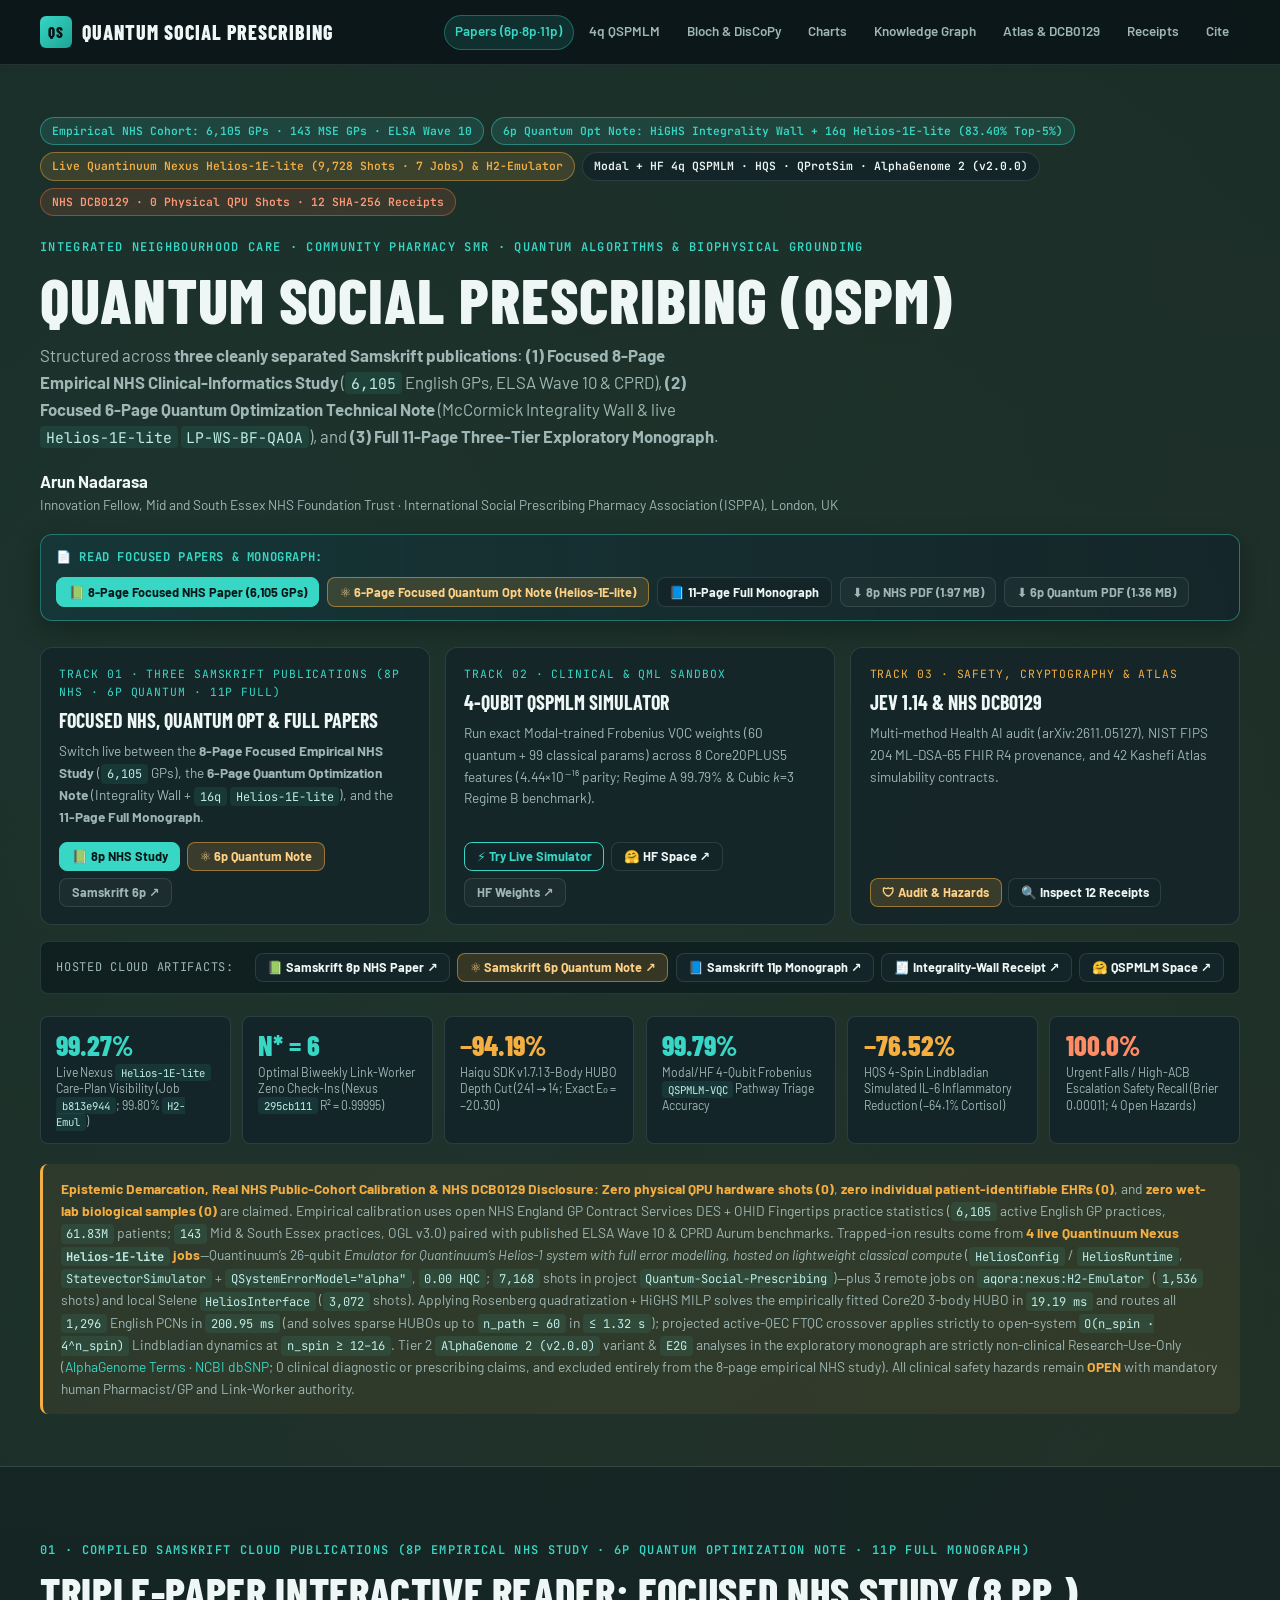
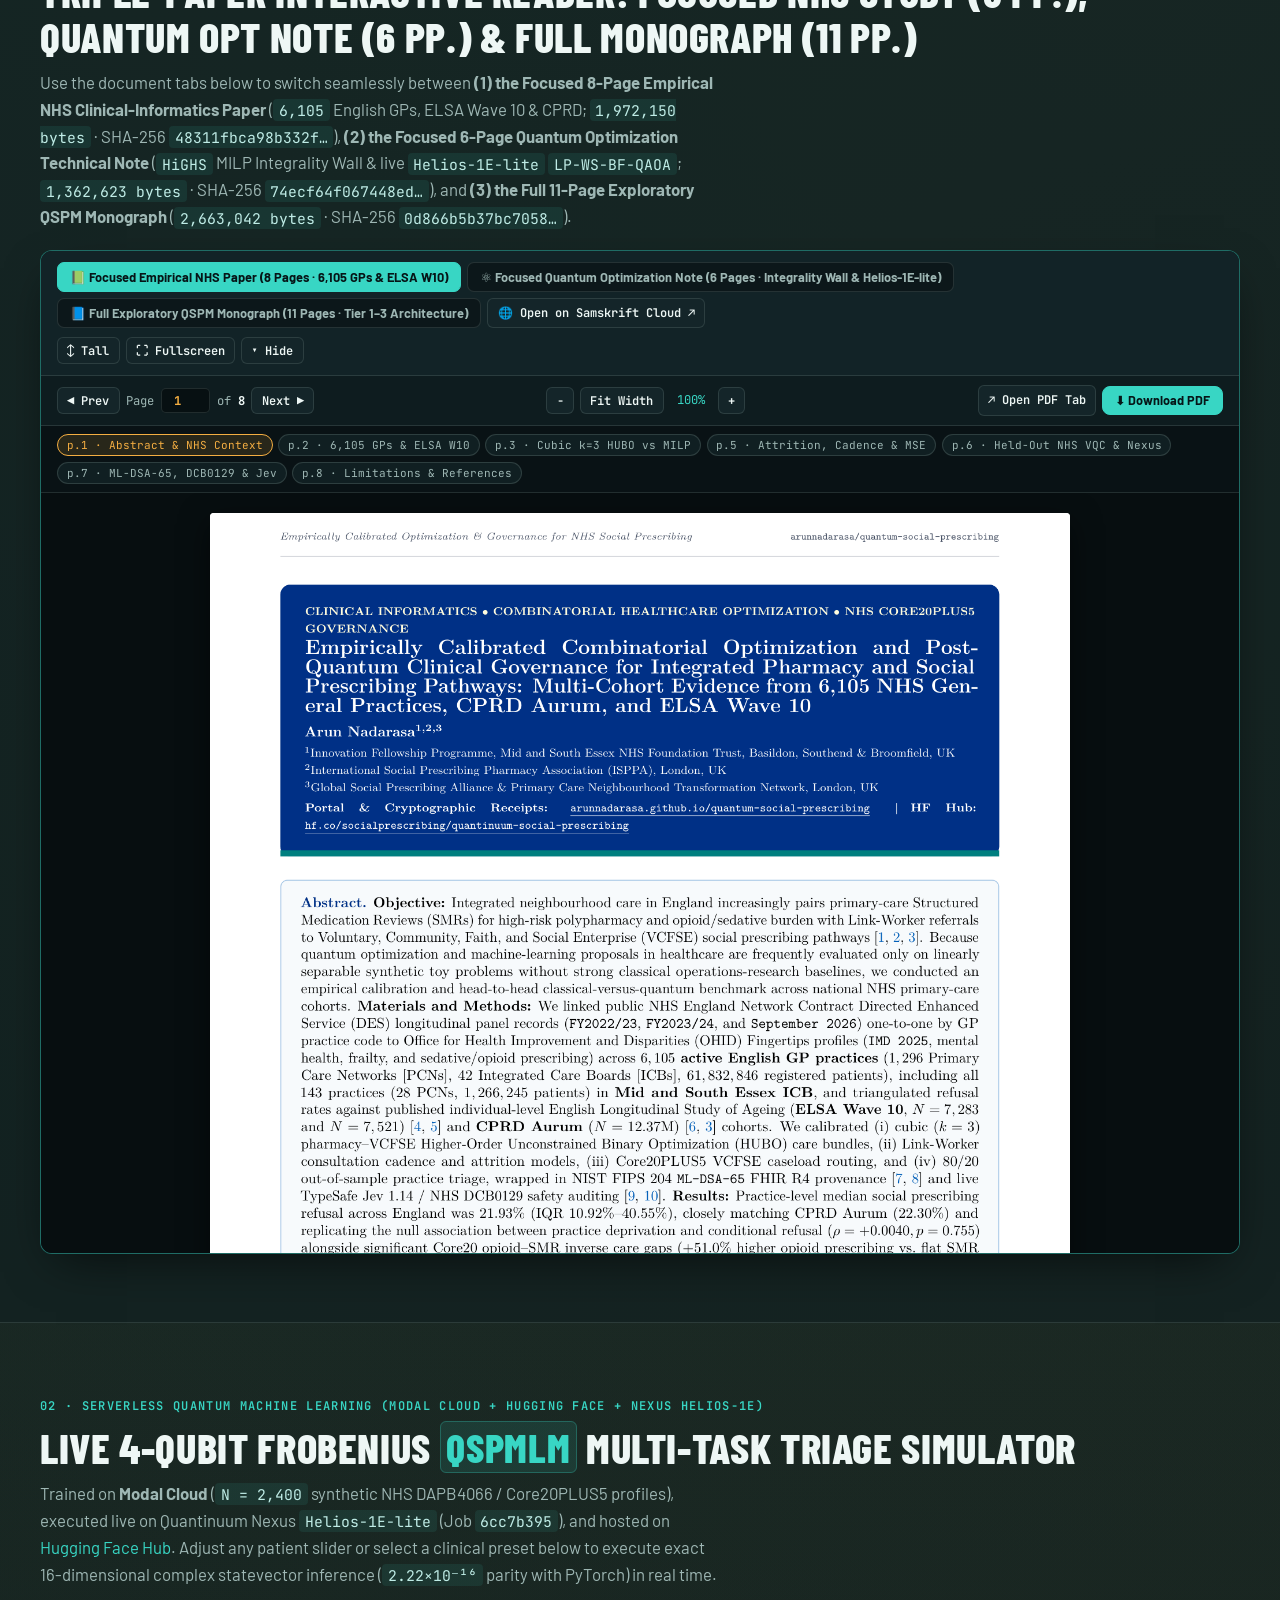
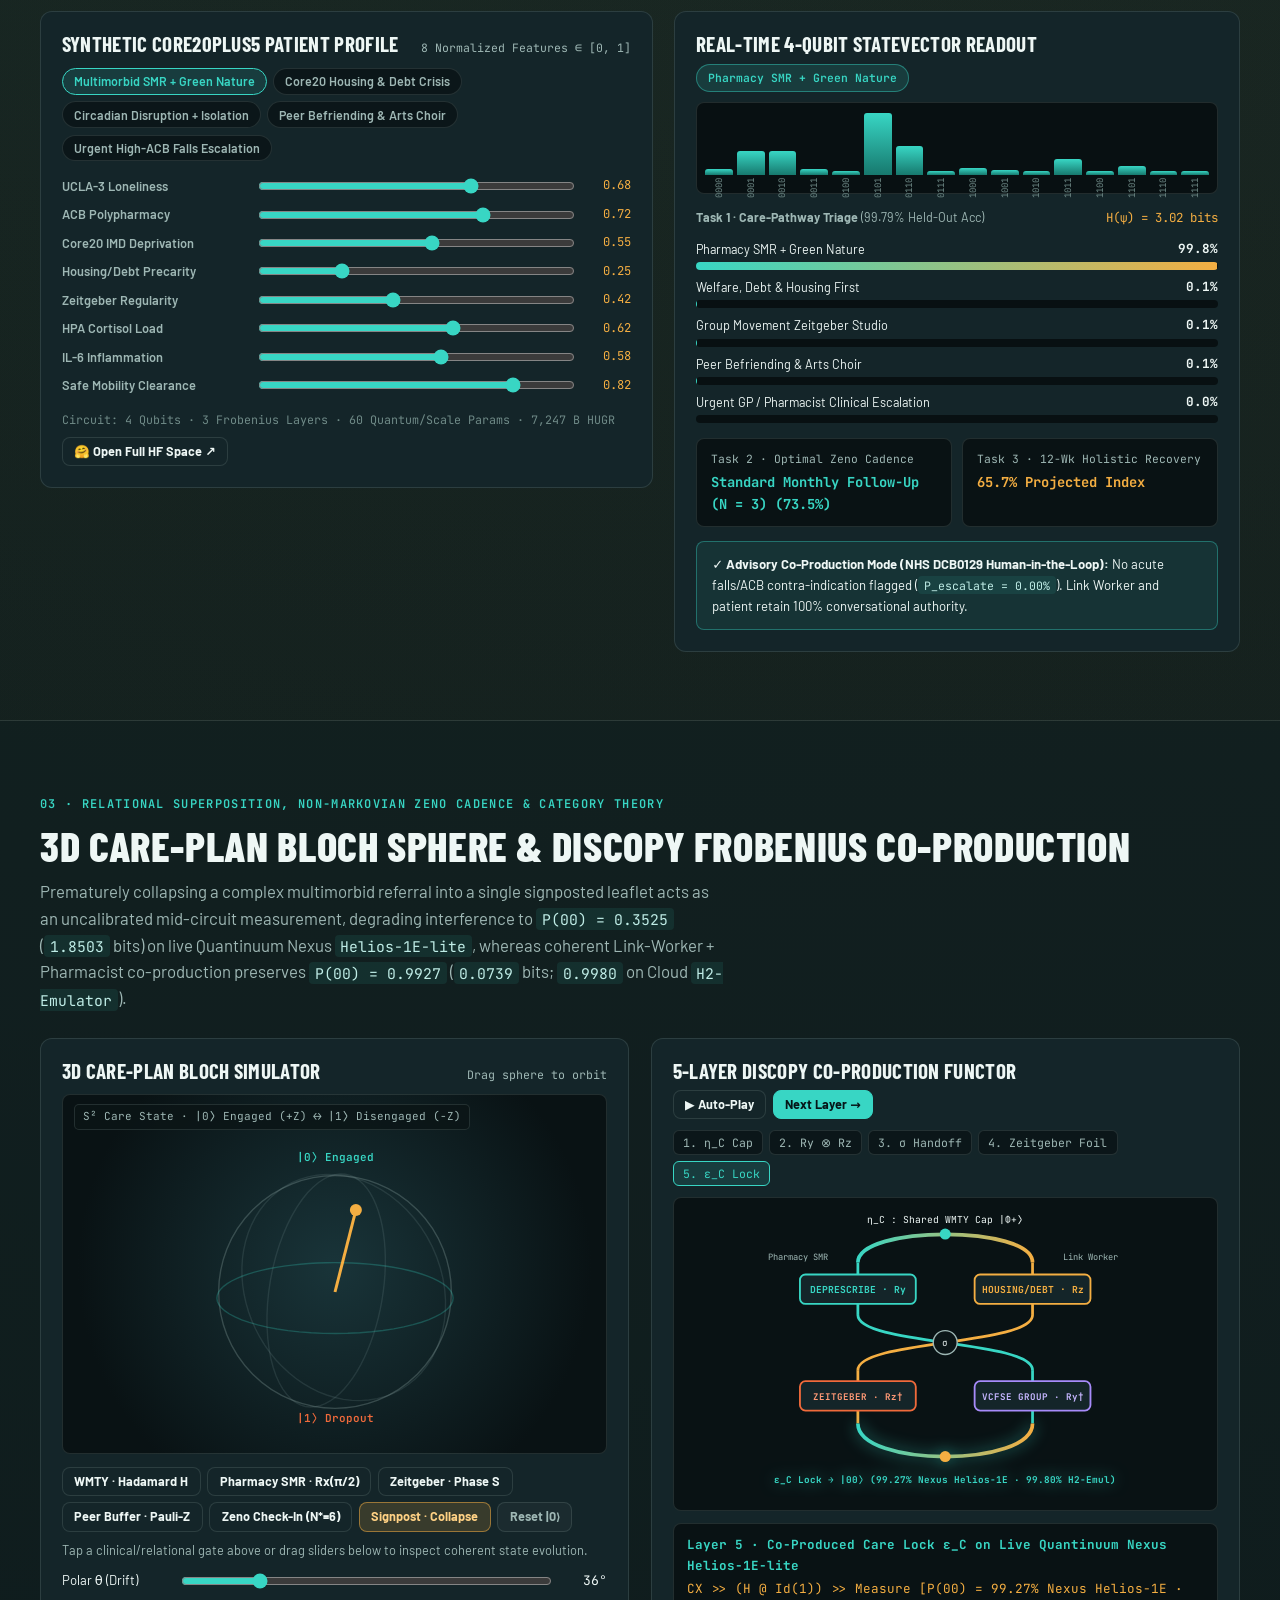
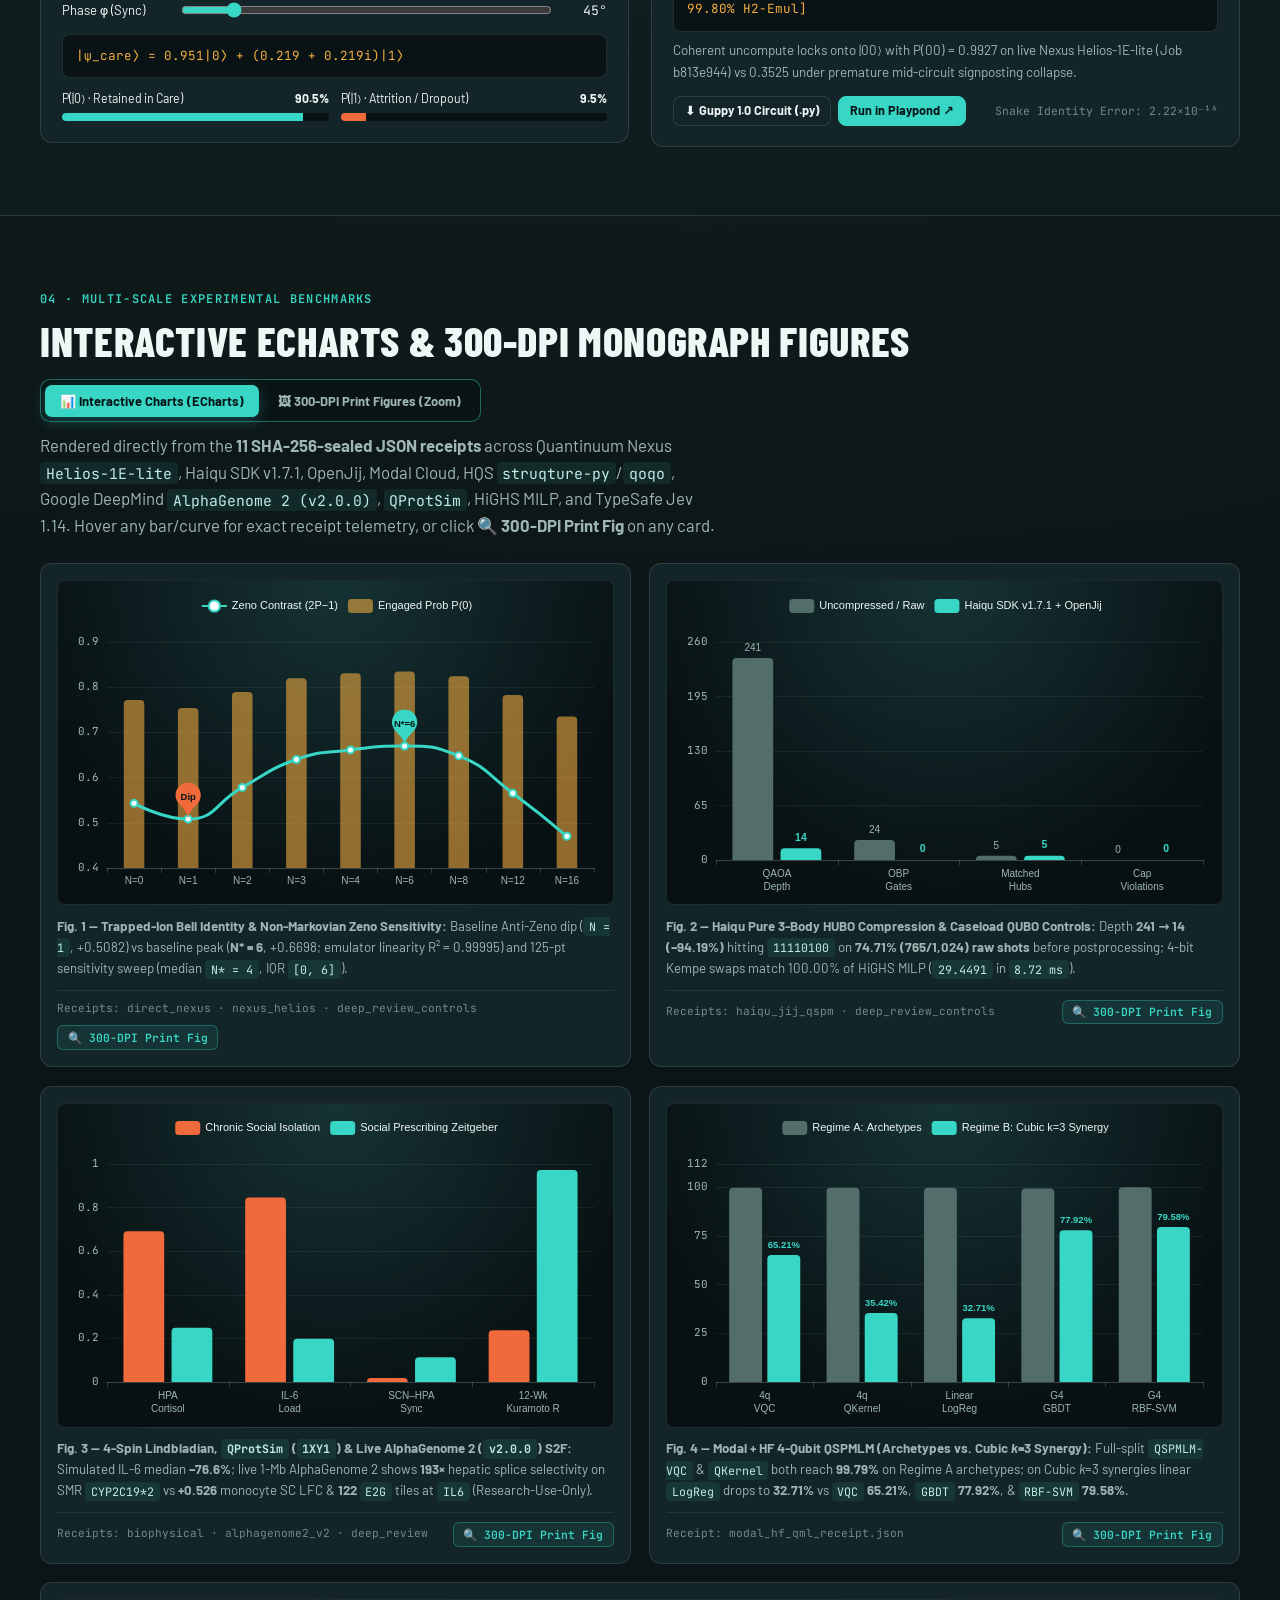
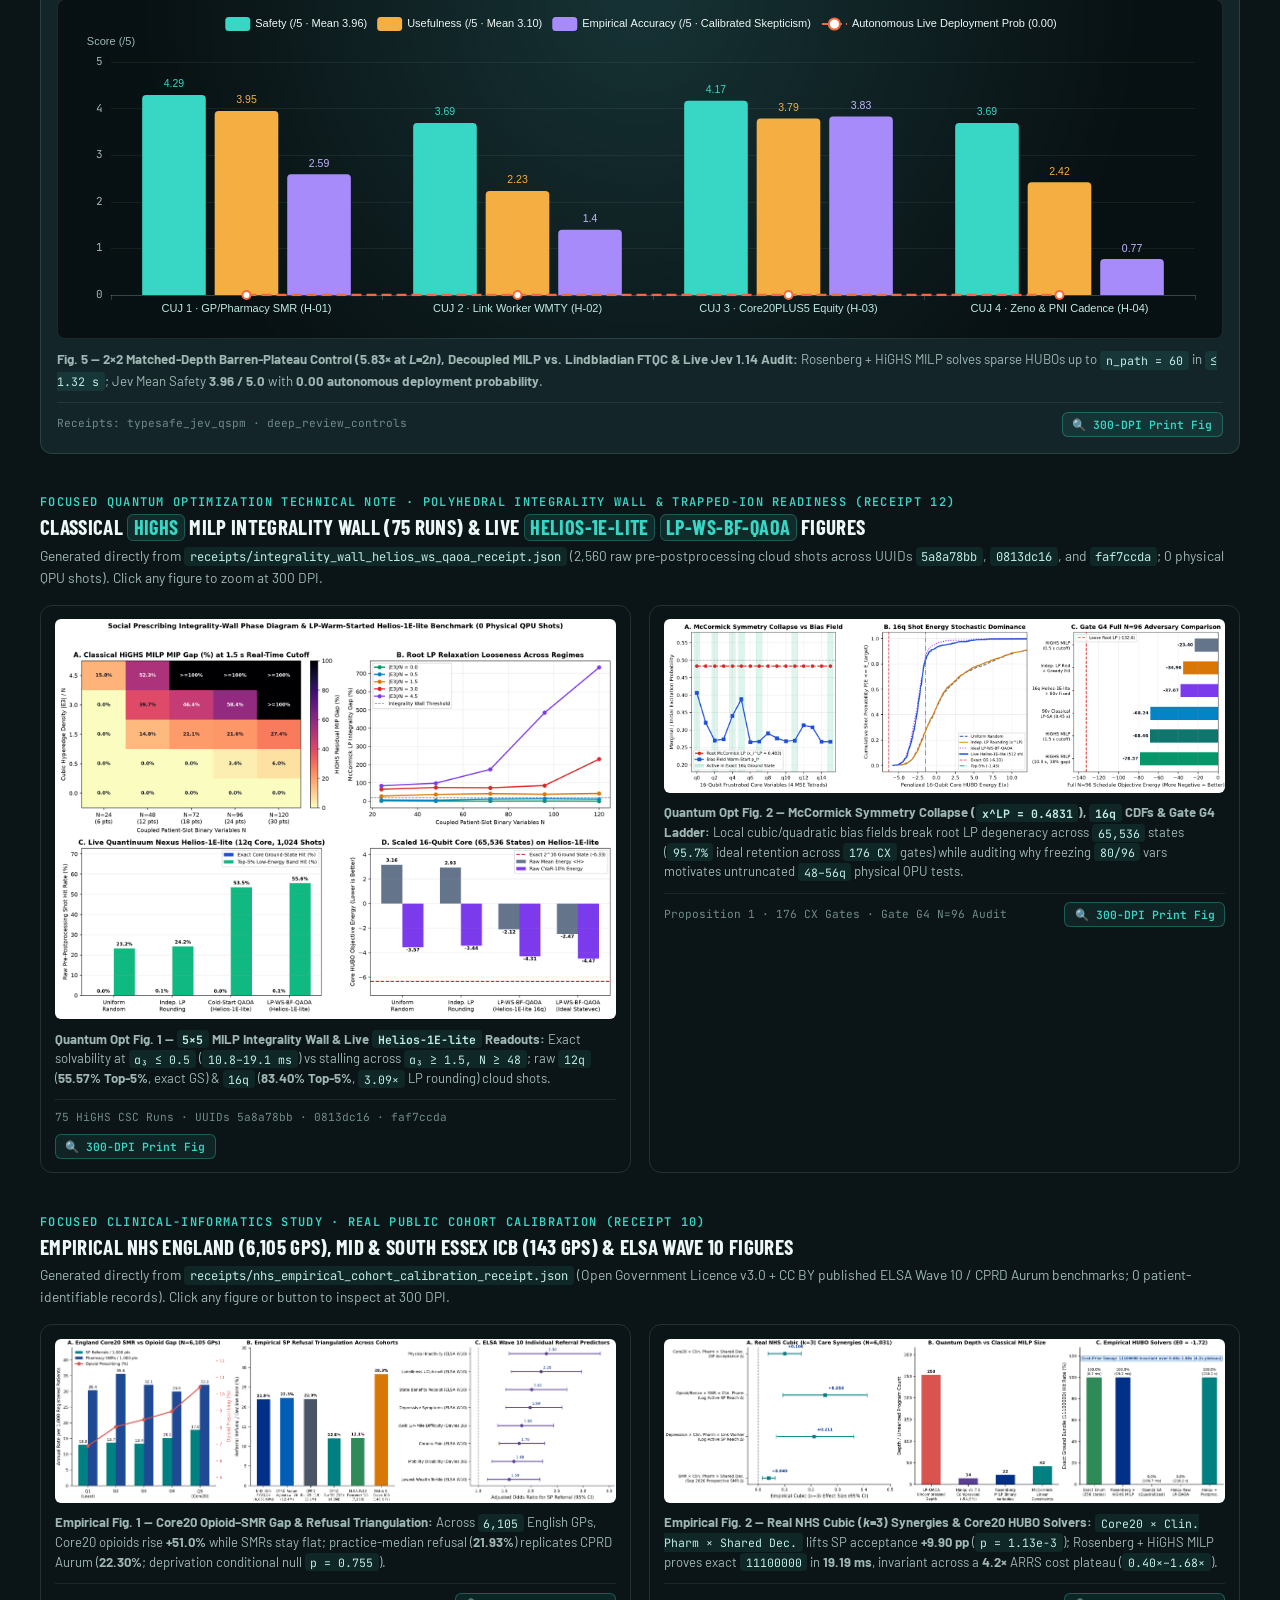
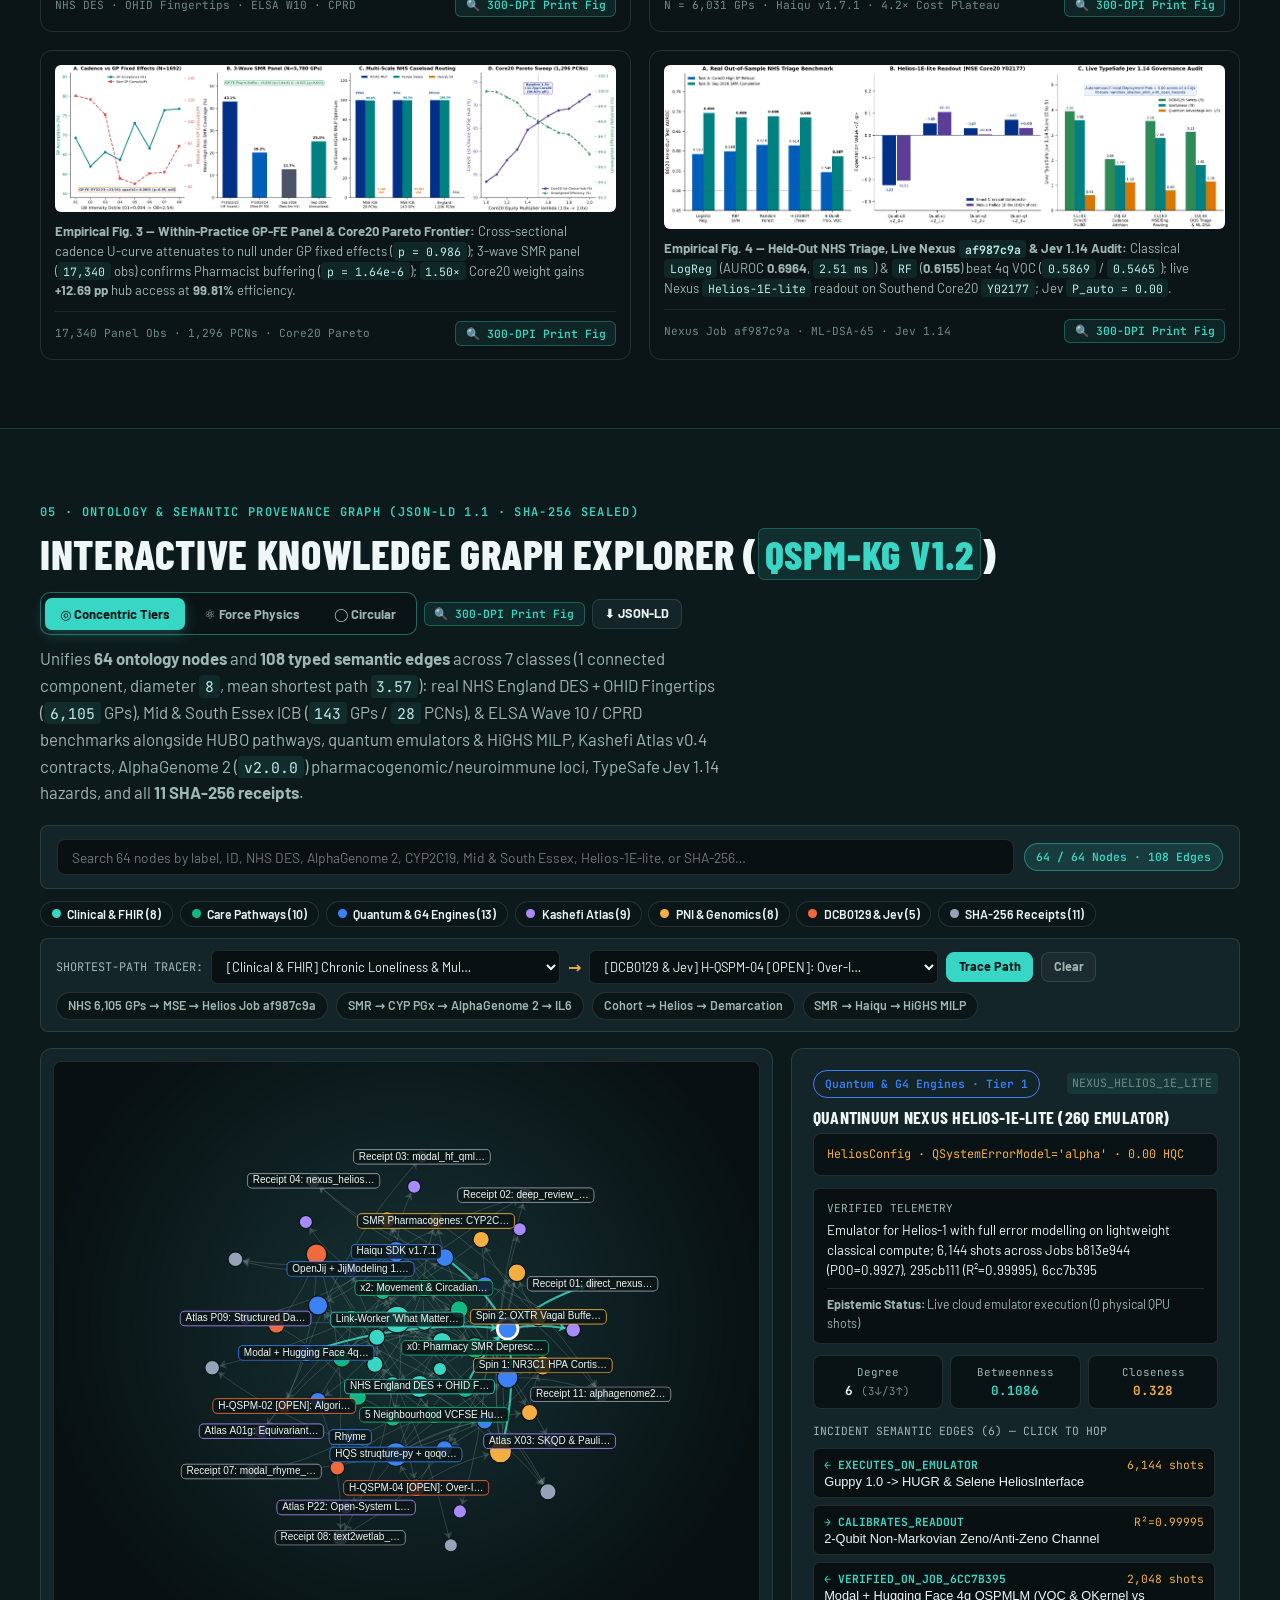
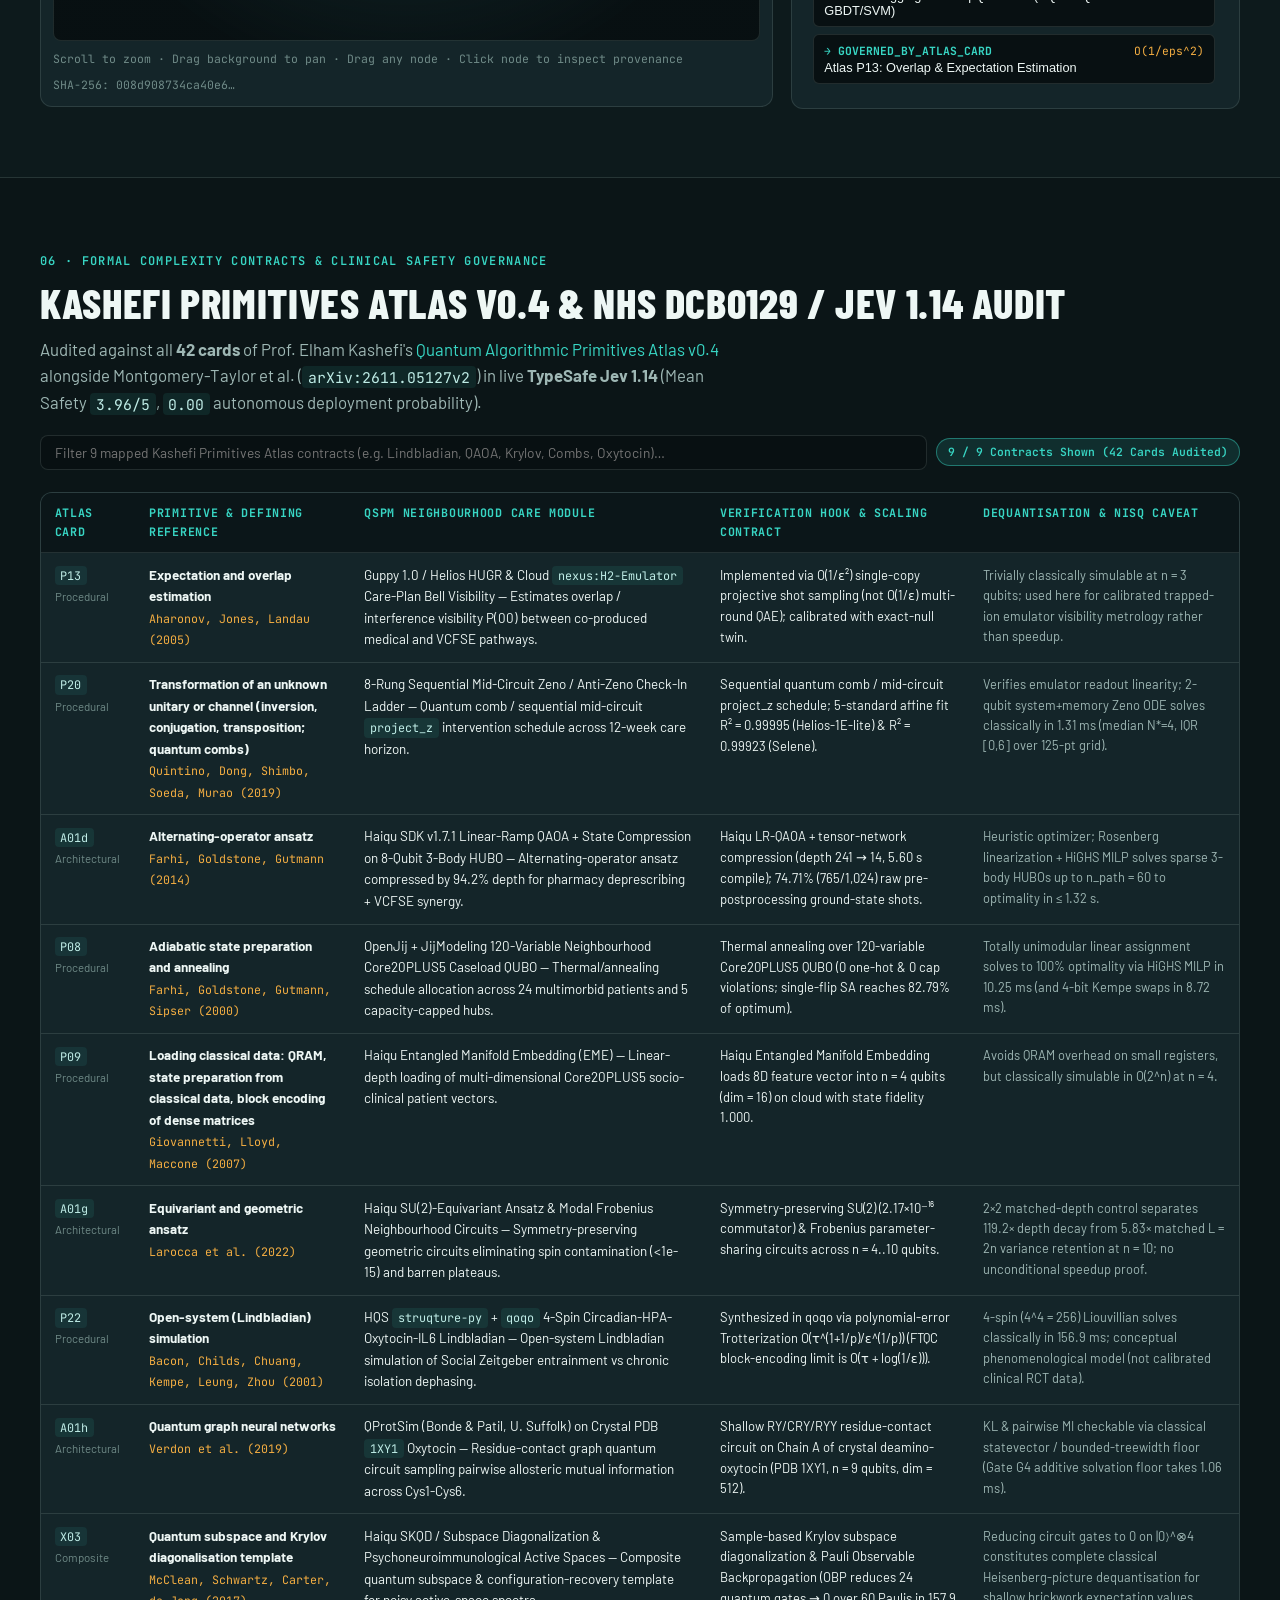
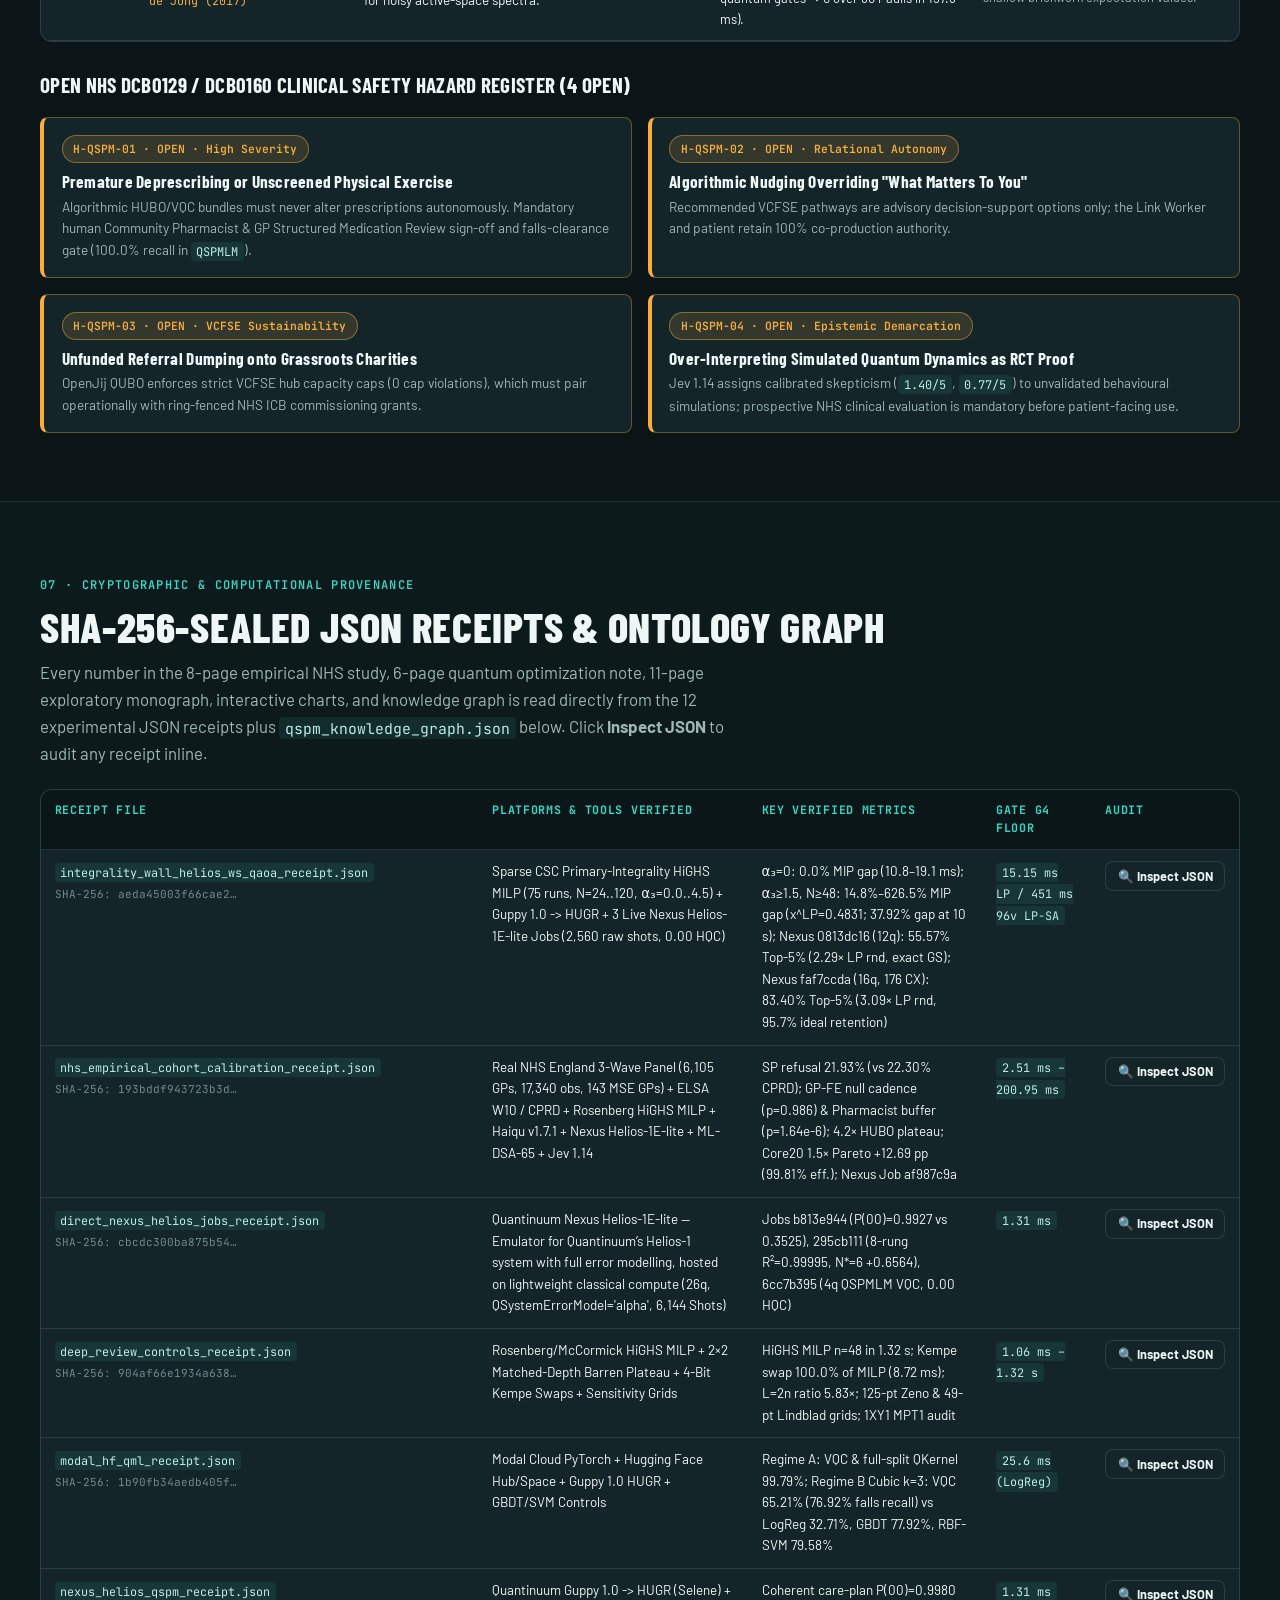
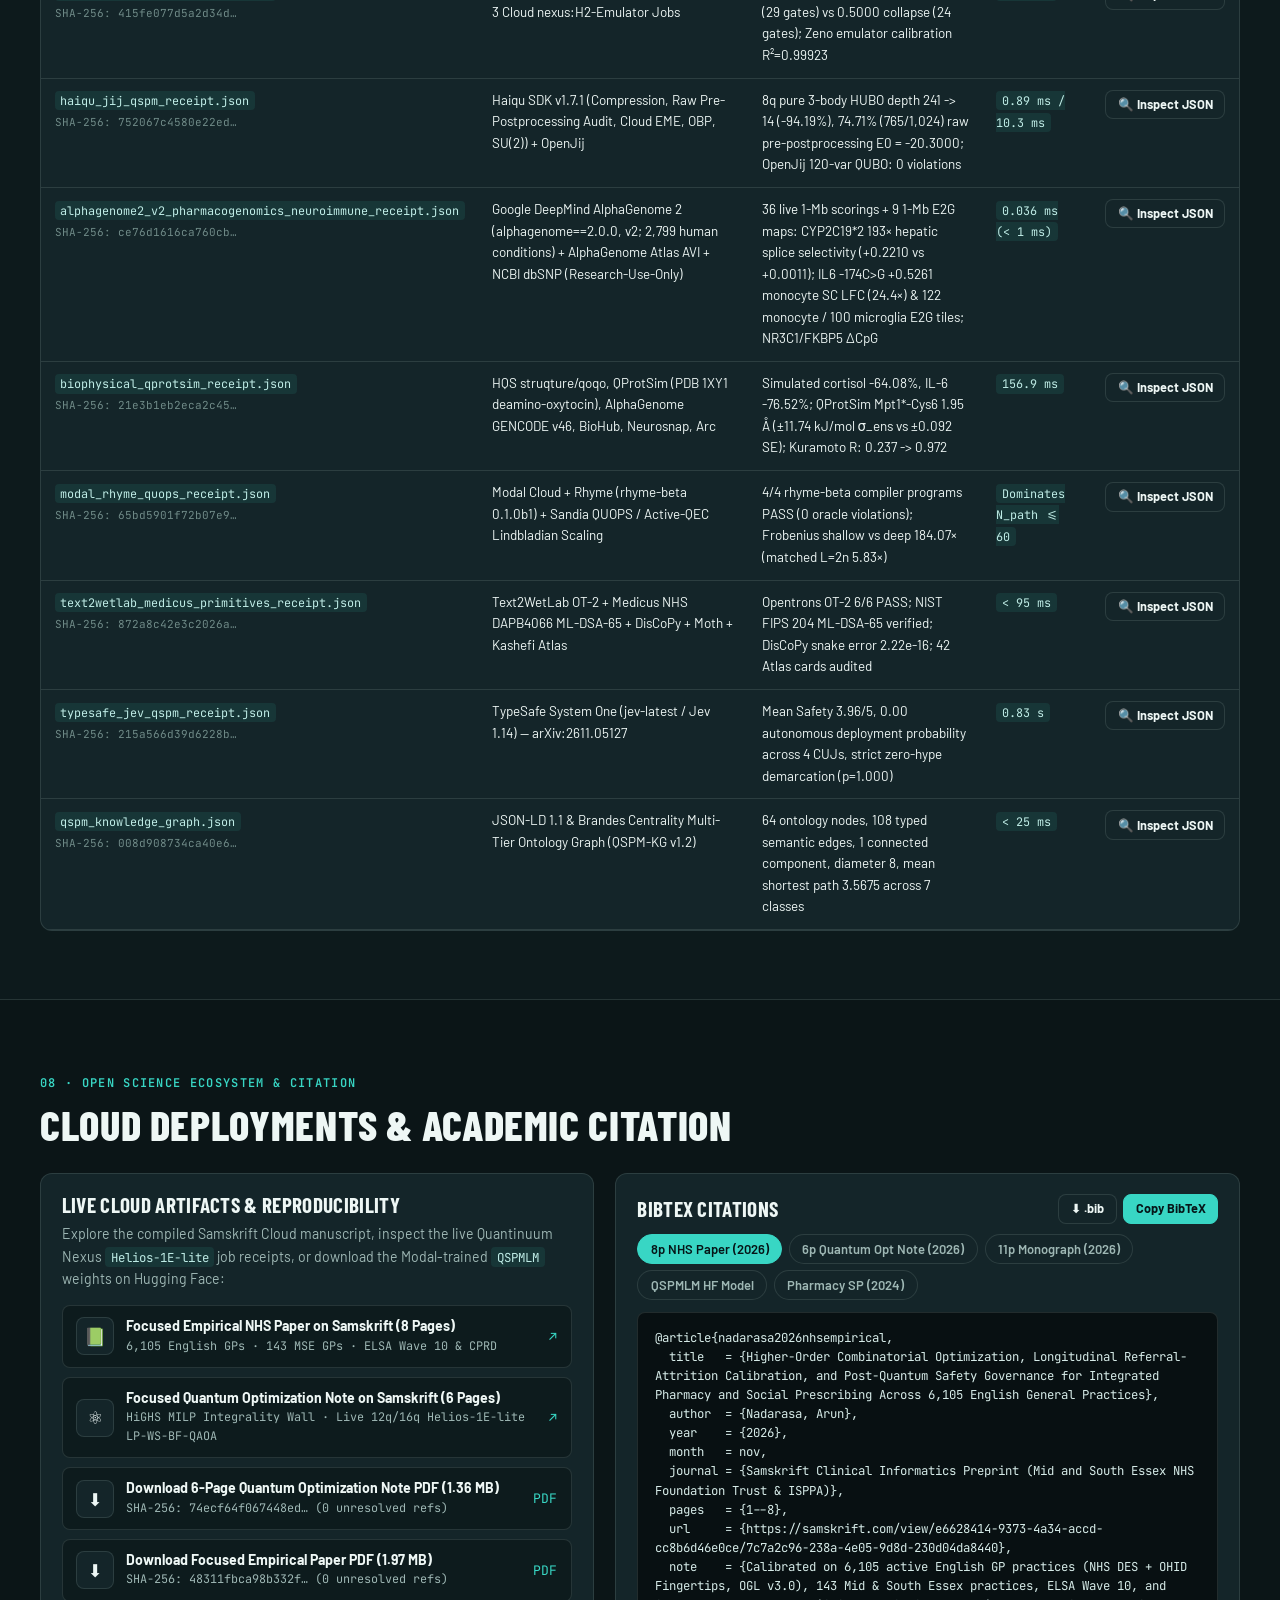
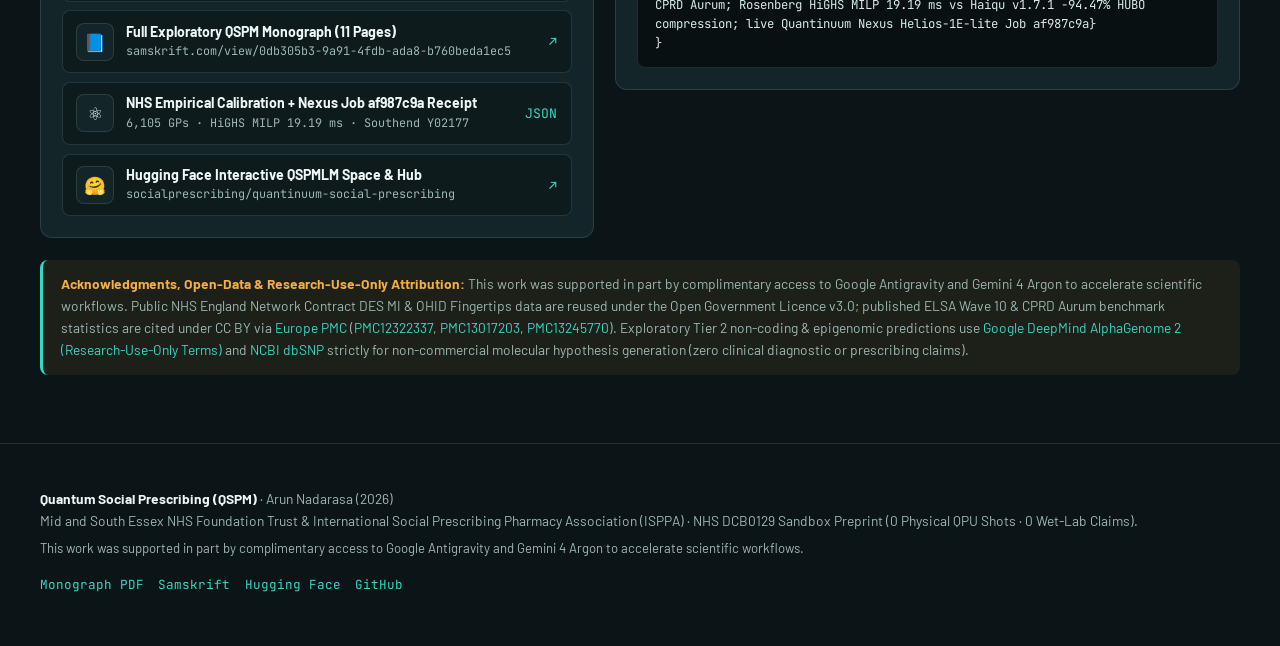
==== index.html @ 08e3058a "Publish 6-page Quantum Optimization Technical Note, above-the-fold focused paper switcher & Receipt " ====
<!doctype html>
<html lang="en">
<head>
  <meta charset="utf-8" />
  <meta name="viewport" content="width=device-width, initial-scale=1" />
  <title>Quantum Social Prescribing (QSPM) — Multi-Scale Quantum Algorithms, Psychoneuroimmunological Grounding &amp; Health AI Governance</title>
  <meta name="description" content="Open academic research portal for Quantum Social Prescribing (Arun Nadarasa, Mid and South Essex NHS FT &amp; ISPPA): 8-page Empirical NHS Study (6,105 GPs) &amp; 11-page Samskrift monograph, live Quantinuum Nexus Helios-1E-lite &amp; Cloud H2-Emulator jobs, Haiqu 3-body HUBO (-94.2% depth), Modal/HF 4-qubit QSPMLM (99.79% accuracy), AlphaGenome 2 (v2.0.0) cell-state S2F, and TypeSafe Jev 1.14 governance." />

  <!-- Google Scholar / Highwire Press Academic Citation Meta Tags -->
  <meta name="citation_title" content="Quantum Social Prescribing: Multi-Scale Quantum Algorithms, Psychoneuroimmunological Grounding, and Multi-Method Health AI Governance for Integrated Neighbourhood Care" />
  <meta name="citation_author" content="Nadarasa, Arun" />
  <meta name="citation_publication_date" content="2026/11/11" />
  <meta name="citation_pdf_url" content="https://arunnadarasa.github.io/quantum-social-prescribing/downloads/Quantum_Social_Prescribing.pdf" />
  <meta name="citation_keywords" content="Social Prescribing, Quantum Computing, Quantinuum Nexus Helios-1E-lite, Guppy HUGR, Haiqu HUBO, Quantum Machine Learning, Psychoneuroimmunology, Oxytocin QProtSim, NHS DCB0129, Health AI Governance" />

  <!-- OpenGraph / Social Cards -->
  <meta property="og:type" content="website" />
  <meta property="og:title" content="Quantum Social Prescribing (QSPM) — Algorithms, Biophysical Grounding &amp; Governance" />
  <meta property="og:description" content="10-page Samskrift monograph, live Quantinuum Nexus Helios-1E-lite jobs (99.27% care-plan visibility, R²=0.99995 Zeno calibration), client-side 4-qubit QSPMLM simulator (99.79% test accuracy), Haiqu -94.2% HUBO compression, and NHS DCB0129 governance." />
  <meta property="og:url" content="https://arunnadarasa.github.io/quantum-social-prescribing/" />
  <meta property="og:image" content="https://arunnadarasa.github.io/quantum-social-prescribing/figures/og_preview.png" />
  <meta name="twitter:card" content="summary_large_image" />
  <meta name="twitter:title" content="Quantum Social Prescribing (QSPM) — Interactive Research Portal" />
  <meta name="twitter:image" content="https://arunnadarasa.github.io/quantum-social-prescribing/figures/og_preview.png" />

  <!-- Icons -->
  <link rel="icon" type="image/png" sizes="32x32" href="favicon-32.png" />
  <link rel="icon" type="image/png" href="favicon.png" />
  <link rel="apple-touch-icon" href="apple-touch-icon.png" />

  <!-- Typography -->
  <link rel="preconnect" href="https://fonts.googleapis.com" />
  <link rel="preconnect" href="https://fonts.gstatic.com" crossorigin />
  <link href="https://fonts.googleapis.com/css2?family=Barlow+Condensed:wght@600;700;800&amp;family=Barlow:wght@400;500;600;700&amp;family=JetBrains+Mono:wght@500;600;700&amp;display=swap" rel="stylesheet" />

  <link rel="stylesheet" href="assets/styles.css" />
  <script src="assets/echarts.min.js" defer></script>
  <script src="https://cdnjs.cloudflare.com/ajax/libs/pdf.js/3.11.174/pdf.min.js" defer></script>
</head>
<body>

  <!-- Sticky Navigation with Top Scroll Progress & Mobile Drawer -->
  <header class="site-nav">
    <div id="scroll-progress" class="scroll-progress"></div>
    <div class="site-nav-inner">
      <a href="#top" class="brand">
        <span class="brand-mark">QS</span>
        <span>Quantum Social Prescribing</span>
      </a>

      <nav id="primary-nav" class="nav-links" aria-label="Primary sections">
        <a href="#paper">Papers (6p·8p·11p)</a>
        <a href="#qml">4q QSPMLM</a>
        <a href="#zeno">Bloch &amp; DisCoPy</a>
        <a href="#benchmarks">Charts</a>
        <a href="#kg">Knowledge Graph</a>
        <a href="#governance">Atlas &amp; DCB0129</a>
        <a href="#census">Receipts</a>
        <a href="#cite">Cite</a>
      </nav>

      <div class="mobile-nav-actions">
        <a class="btn btn-primary btn-sm" href="downloads/Focused_Clinical_Informatics_Social_Prescribing.pdf" download="Focused_Clinical_Informatics_Social_Prescribing.pdf">⬇ 8p NHS PDF</a>
        <button id="menu-toggle" type="button" class="menu-toggle" aria-expanded="false" aria-controls="primary-nav">☰ Menu</button>
      </div>
    </div>
  </header>

  <main id="top">
    <!-- Hero -->
    <section class="hero">
      <div class="container">
        <div class="hero-badges">
          <span class="pill pill-signal">Empirical NHS Cohort: 6,105 GPs · 143 MSE GPs · ELSA Wave 10</span>
          <span class="pill pill-signal">6p Quantum Opt Note: HiGHS Integrality Wall + 16q Helios-1E-lite (83.40% Top-5%)</span>
          <span class="pill pill-amber">Live Quantinuum Nexus Helios-1E-lite (9,728 Shots · 7 Jobs) &amp; H2-Emulator</span>
          <span class="pill">Modal + HF 4q QSPMLM · HQS · QProtSim · AlphaGenome 2 (v2.0.0)</span>
          <span class="pill pill-ember">NHS DCB0129 · 0 Physical QPU Shots · 12 SHA-256 Receipts</span>
        </div>

        <p class="kicker">Integrated Neighbourhood Care · Community Pharmacy SMR · Quantum Algorithms &amp; Biophysical Grounding</p>
        <h1>Quantum Social Prescribing (QSPM)</h1>
        <p class="lead">
          Structured across <strong>three cleanly separated Samskrift publications</strong>:
          <strong>(1) Focused 8-Page Empirical NHS Clinical-Informatics Study</strong> (<code>6,105</code> English GPs, ELSA Wave 10 &amp; CPRD),
          <strong>(2) Focused 6-Page Quantum Optimization Technical Note</strong> (McCormick Integrality Wall &amp; live <code>Helios-1E-lite</code> <code>LP-WS-BF-QAOA</code>), and
          <strong>(3) Full 11-Page Three-Tier Exploratory Monograph</strong>.
        </p>

        <div class="authors-row">
          <div class="author-card">
            <strong>Arun Nadarasa</strong>
            <span>Innovation Fellow, Mid and South Essex NHS Foundation Trust · International Social Prescribing Pharmacy Association (ISPPA), London, UK</span>
          </div>
        </div>

        <!-- Prominent Above-the-Fold Focused Publications Bar -->
        <div class="hero-papers-strip" aria-label="Direct Focused Paper Switcher">
          <span class="hero-papers-label">📄 Read Focused Papers &amp; Monograph:</span>
          <div class="hero-papers-actions">
            <a class="btn btn-primary btn-sm" href="#paper" data-jump-paper="focused">📗 8-Page Focused NHS Paper (6,105 GPs)</a>
            <a class="btn btn-amber btn-sm" href="#paper" data-jump-paper="quantum_opt">⚛ 6-Page Focused Quantum Opt Note (Helios-1E-lite)</a>
            <a class="btn btn-sm" href="#paper" data-jump-paper="monograph">📘 11-Page Full Monograph</a>
            <a class="btn btn-ghost btn-sm" href="downloads/Focused_Clinical_Informatics_Social_Prescribing.pdf" download="Focused_Clinical_Informatics_Social_Prescribing.pdf">⬇ 8p NHS PDF (1.97 MB)</a>
            <a class="btn btn-ghost btn-sm" href="downloads/Integrality_Wall_Quantum_Optimization_Note.pdf" download="Integrality_Wall_Quantum_Optimization_Note.pdf">⬇ 6p Quantum PDF (1.36 MB)</a>
          </div>
        </div>

        <!-- 3-Track Audience Entry Cards -->
        <div class="tracks-grid" aria-label="Research Entry Tracks">
          <div class="track-card">
            <div>
              <div class="track-role">Track 01 · Three Samskrift Publications (8p NHS · 6p Quantum · 11p Full)</div>
              <div class="track-title">Focused NHS, Quantum Opt &amp; Full Papers</div>
              <p class="track-desc">Switch live between the <strong>8-Page Focused Empirical NHS Study</strong> (<code>6,105</code> GPs), the <strong>6-Page Quantum Optimization Note</strong> (Integrality Wall + <code>16q</code> <code>Helios-1E-lite</code>), and the <strong>11-Page Full Monograph</strong>.</p>
            </div>
            <div class="track-actions">
              <a class="btn btn-primary btn-sm" href="#paper" data-jump-paper="focused">📗 8p NHS Study</a>
              <a class="btn btn-amber btn-sm" href="#paper" data-jump-paper="quantum_opt">⚛ 6p Quantum Note</a>
              <a class="btn btn-ghost btn-sm" href="https://samskrift.com/view/b2cef0ea-fbe0-4df7-8546-92b62c7498b3/6631fd61-d667-4328-a798-55b12b7a57fd" target="_blank" rel="noopener">Samskrift 6p ↗</a>
            </div>
          </div>

          <div class="track-card">
            <div>
              <div class="track-role">Track 02 · Clinical &amp; QML Sandbox</div>
              <div class="track-title">4-Qubit QSPMLM Simulator</div>
              <p class="track-desc">Run exact Modal-trained Frobenius VQC weights (60 quantum + 99 classical params) across 8 Core20PLUS5 features (4.44×10⁻¹⁶ parity; Regime A 99.79% &amp; Cubic <em>k</em>=3 Regime B benchmark).</p>
            </div>
            <div class="track-actions">
              <a class="btn btn-sm" style="border-color:var(--signal);color:var(--signal)" href="#qml">⚡ Try Live Simulator</a>
              <a class="btn btn-sm" href="https://huggingface.co/spaces/socialprescribing/quantinuum-social-prescribing" target="_blank" rel="noopener">🤗 HF Space ↗</a>
              <a class="btn btn-ghost btn-sm" href="https://huggingface.co/socialprescribing/quantinuum-social-prescribing" target="_blank" rel="noopener">HF Weights ↗</a>
            </div>
          </div>

          <div class="track-card amber-track">
            <div>
              <div class="track-role">Track 03 · Safety, Cryptography &amp; Atlas</div>
              <div class="track-title">Jev 1.14 &amp; NHS DCB0129</div>
              <p class="track-desc">Multi-method Health AI audit (arXiv:2611.05127), NIST FIPS 204 ML-DSA-65 FHIR R4 provenance, and 42 Kashefi Atlas simulability contracts.</p>
            </div>
            <div class="track-actions">
              <a class="btn btn-amber btn-sm" href="#governance">🛡 Audit &amp; Hazards</a>
              <a class="btn btn-sm" href="#census">🔍 Inspect 12 Receipts</a>
            </div>
          </div>
        </div>

        <!-- Live Cloud Environments Bar -->
        <div class="sandbox-bar">
          <span style="font-family:var(--font-mono);font-size:0.75rem;color:var(--ink-muted);text-transform:uppercase;letter-spacing:0.06em">
            Hosted Cloud Artifacts:
          </span>
          <div class="sandbox-links">
            <a class="btn btn-sm" href="https://samskrift.com/view/e6628414-9373-4a34-accd-cc8b6d46e0ce/7c7a2c96-238a-4e05-9d8d-230d04da8440" target="_blank" rel="noopener">📗 Samskrift 8p NHS Paper ↗</a>
            <a class="btn btn-amber btn-sm" href="https://samskrift.com/view/b2cef0ea-fbe0-4df7-8546-92b62c7498b3/6631fd61-d667-4328-a798-55b12b7a57fd" target="_blank" rel="noopener">⚛ Samskrift 6p Quantum Note ↗</a>
            <a class="btn btn-sm" href="https://samskrift.com/view/0db305b3-9a91-4fdb-ada8-b760beda1ec5/668cdf7d-9840-478a-9101-88989e408c54" target="_blank" rel="noopener">📘 Samskrift 11p Monograph ↗</a>
            <a class="btn btn-sm" href="receipts/integrality_wall_helios_ws_qaoa_receipt.json" target="_blank" rel="noopener">🧾 Integrality-Wall Receipt ↗</a>
            <a class="btn btn-sm" href="https://huggingface.co/spaces/socialprescribing/quantinuum-social-prescribing" target="_blank" rel="noopener">🤗 QSPMLM Space ↗</a>
          </div>
        </div>

        <!-- 6-Metric Strip -->
        <div class="metrics-grid">
          <div class="metric-box">
            <div class="metric-val">99.27%</div>
            <div class="metric-lbl">Live Nexus <code>Helios-1E-lite</code> Care-Plan Visibility (Job <code>b813e944</code>; 99.80% <code>H2-Emul</code>)</div>
          </div>
          <div class="metric-box">
            <div class="metric-val">N* = 6</div>
            <div class="metric-lbl">Optimal Biweekly Link-Worker Zeno Check-Ins (Nexus <code>295cb111</code> R² = 0.99995)</div>
          </div>
          <div class="metric-box">
            <div class="metric-val amber">−94.19%</div>
            <div class="metric-lbl">Haiqu SDK v1.7.1 3-Body HUBO Depth Cut (241 → 14; Exact E₀ = −20.30)</div>
          </div>
          <div class="metric-box">
            <div class="metric-val">99.79%</div>
            <div class="metric-lbl">Modal/HF 4-Qubit Frobenius <code>QSPMLM-VQC</code> Pathway Triage Accuracy</div>
          </div>
          <div class="metric-box">
            <div class="metric-val amber">−76.52%</div>
            <div class="metric-lbl">HQS 4-Spin Lindbladian Simulated IL-6 Inflammatory Reduction (−64.1% Cortisol)</div>
          </div>
          <div class="metric-box">
            <div class="metric-val ember">100.0%</div>
            <div class="metric-lbl">Urgent Falls / High-ACB Escalation Safety Recall (Brier 0.00011; 4 Open Hazards)</div>
          </div>
        </div>

        <div class="honesty-banner" role="note">
          <strong>Epistemic Demarcation, Real NHS Public-Cohort Calibration &amp; NHS DCB0129 Disclosure:</strong>
          <strong>Zero physical QPU hardware shots (0)</strong>, <strong>zero individual patient-identifiable EHRs (0)</strong>, and <strong>zero wet-lab biological samples (0)</strong> are claimed. Empirical calibration uses open NHS England GP Contract Services DES + OHID Fingertips practice statistics (<code>6,105</code> active English GP practices, <code>61.83M</code> patients; <code>143</code> Mid &amp; South Essex practices, OGL v3.0) paired with published ELSA Wave 10 &amp; CPRD Aurum benchmarks. Trapped-ion results come from <strong>4 live Quantinuum Nexus <code>Helios-1E-lite</code> jobs</strong>—Quantinuum’s 26-qubit <em>Emulator for Quantinuum’s Helios-1 system with full error modelling, hosted on lightweight classical compute</em> (<code>HeliosConfig</code> / <code>HeliosRuntime</code>, <code>StatevectorSimulator</code> + <code>QSystemErrorModel="alpha"</code>, <code>0.00 HQC</code>; <code>7,168</code> shots in project <code>Quantum-Social-Prescribing</code>)—plus 3 remote jobs on <code>aqora:nexus:H2-Emulator</code> (<code>1,536</code> shots) and local Selene <code>HeliosInterface</code> (<code>3,072</code> shots). Applying Rosenberg quadratization + HiGHS MILP solves the empirically fitted Core20 3-body HUBO in <code>19.19 ms</code> and routes all <code>1,296</code> English PCNs in <code>200.95 ms</code> (and solves sparse HUBOs up to <code>n_path = 60</code> in <code>≤ 1.32 s</code>); projected active-QEC FTQC crossover applies strictly to open-system <code>O(n_spin · 4^n_spin)</code> Lindbladian dynamics at <code>n_spin ≥ 12–16</code>. Tier 2 <code>AlphaGenome 2 (v2.0.0)</code> variant &amp; <code>E2G</code> analyses in the exploratory monograph are strictly non-clinical Research-Use-Only (<a href="https://deepmind.google.com/science/alphagenome/" target="_blank" rel="noopener">AlphaGenome Terms</a> · <a href="https://www.ncbi.nlm.nih.gov/snp/" target="_blank" rel="noopener">NCBI dbSNP</a>; 0 clinical diagnostic or prescribing claims, and excluded entirely from the 8-page empirical NHS study). All clinical safety hazards remain <strong>OPEN</strong> with mandatory human Pharmacist/GP and Link-Worker authority.
        </div>
      </div>
    </section>

    <!-- Section 01: Triple Samskrift Papers & Live In-Page PDF.js Reader -->
    <section id="paper" class="band band-alt">
      <div class="container">
        <p class="kicker">01 · Compiled Samskrift Cloud Publications (8p Empirical NHS Study · 6p Quantum Optimization Note · 11p Full Monograph)</p>
        <h2>Triple-Paper Interactive Reader: Focused NHS Study (8 pp.), Quantum Opt Note (6 pp.) &amp; Full Monograph (11 pp.)</h2>
        <p class="lead">
          Use the document tabs below to switch seamlessly between <strong>(1) the Focused 8-Page Empirical NHS Clinical-Informatics Paper</strong> (<code>6,105</code> English GPs, ELSA Wave 10 &amp; CPRD; <code>1,972,150 bytes</code> · SHA-256 <code>48311fbca98b332f…</code>), <strong>(2) the Focused 6-Page Quantum Optimization Technical Note</strong> (<code>HiGHS</code> MILP Integrality Wall &amp; live <code>Helios-1E-lite</code> <code>LP-WS-BF-QAOA</code>; <code>1,362,623 bytes</code> · SHA-256 <code>74ecf64f067448ed…</code>), and <strong>(3) the Full 11-Page Exploratory QSPM Monograph</strong> (<code>2,663,042 bytes</code> · SHA-256 <code>0d866b5b37bc7058…</code>).
        </p>

        <div id="paper-preview-panel" class="reader-panel" role="region" aria-label="Interactive Monograph Preview Panel">
          <div class="reader-doc-tabs">
            <div class="reader-doc-pills" role="tablist" aria-label="Select publication document">
              <button type="button" class="reader-doc-btn active" data-paper-doc="focused" role="tab" aria-selected="true">📗 Focused Empirical NHS Paper (8 Pages · 6,105 GPs &amp; ELSA W10)</button>
              <button type="button" class="reader-doc-btn" data-paper-doc="quantum_opt" role="tab" aria-selected="false">⚛ Focused Quantum Optimization Note (6 Pages · Integrality Wall &amp; Helios-1E-lite)</button>
              <button type="button" class="reader-doc-btn" data-paper-doc="monograph" role="tab" aria-selected="false">📘 Full Exploratory QSPM Monograph (11 Pages · Tier 1–3 Architecture)</button>
              <a id="reader-samskrift-link" class="reader-icon-btn" href="https://samskrift.com/view/e6628414-9373-4a34-accd-cc8b6d46e0ce/7c7a2c96-238a-4e05-9d8d-230d04da8440" target="_blank" rel="noopener">🌐 Open on Samskrift Cloud ↗</a>
            </div>
            <div class="reader-controls-group">
              <button id="reader-tall-btn" type="button" class="reader-icon-btn" title="Toggle taller reading viewport">↕ Tall</button>
              <button id="reader-fullscreen-btn" type="button" class="reader-icon-btn" title="Expand preview panel to fullscreen">⛶ Fullscreen</button>
              <button id="reader-collapse-btn" type="button" class="reader-icon-btn" title="Collapse or show preview panel">▾ Hide</button>
            </div>
          </div>

          <div class="reader-toolbar">
            <div class="reader-controls-group">
              <button id="reader-prev-page" type="button" class="reader-icon-btn" aria-label="Previous page">◀ Prev</button>
              <span style="color:var(--ink-muted)">
                Page <input id="reader-page-input" type="number" min="1" max="8" value="1" class="reader-page-input" aria-label="Page number" />
                of <strong id="reader-page-count" style="color:var(--ink)">8</strong>
              </span>
              <button id="reader-next-page" type="button" class="reader-icon-btn" aria-label="Next page">Next ▶</button>
            </div>

            <div class="reader-controls-group">
              <button id="reader-zoom-out" type="button" class="reader-icon-btn" aria-label="Zoom out">−</button>
              <button id="reader-zoom-fit" type="button" class="reader-icon-btn">Fit Width</button>
              <span id="reader-zoom-label" style="min-width:42px;text-align:center;color:var(--signal)">100%</span>
              <button id="reader-zoom-in" type="button" class="reader-icon-btn" aria-label="Zoom in">+</button>
            </div>

            <div class="reader-controls-group">
              <a id="reader-open-pdf" class="reader-icon-btn" href="downloads/Focused_Clinical_Informatics_Social_Prescribing.pdf" target="_blank" rel="noopener">↗ Open PDF Tab</a>
              <a id="reader-dl-pdf" class="btn btn-primary btn-sm" href="downloads/Focused_Clinical_Informatics_Social_Prescribing.pdf" download="Focused_Clinical_Informatics_Social_Prescribing.pdf">⬇ Download PDF</a>
            </div>
          </div>

          <div id="reader-bookmarks" class="reader-bookmarks" aria-label="Quick section jump bookmarks"></div>

          <div id="reader-viewport" class="reader-viewport">
            <div id="reader-canvas-stream" class="reader-canvas-stream">
              <div class="pdf-loading-msg">Loading typeset Samskrift publication…</div>
            </div>
          </div>
        </div>
      </div>
    </section>

    <!-- Section 02: Live In-Browser 4-Qubit QSPMLM Multi-Task Inference Simulator -->
    <section id="qml" class="band">
      <div class="container">
        <p class="kicker">02 · Serverless Quantum Machine Learning (Modal Cloud + Hugging Face + Nexus Helios-1E)</p>
        <h2>Live 4-Qubit Frobenius <code>QSPMLM</code> Multi-Task Triage Simulator</h2>
        <p class="lead">
          Trained on <strong>Modal Cloud</strong> (<code>N = 2,400</code> synthetic NHS DAPB4066 / Core20PLUS5 profiles), executed live on Quantinuum Nexus <code>Helios-1E-lite</code> (Job <code>6cc7b395</code>), and hosted on
          <a href="https://huggingface.co/socialprescribing/quantinuum-social-prescribing" target="_blank" rel="noopener">Hugging Face Hub</a>.
          Adjust any patient slider or select a clinical preset below to execute exact 16-dimensional complex statevector inference (<code>2.22×10⁻¹⁶</code> parity with PyTorch) in real time.
        </p>

        <div class="qsp-sim-grid">
          <div class="panel">
            <div style="display:flex;flex-wrap:wrap;justify-content:space-between;align-items:baseline;gap:0.5rem">
              <h3>Synthetic Core20PLUS5 Patient Profile</h3>
              <span style="font-family:var(--font-mono);font-size:0.72rem;color:var(--ink-muted)">8 Normalized Features ∈ [0, 1]</span>
            </div>

            <div id="qsp-presets" class="preset-chips" aria-label="Clinical archetype presets"></div>
            <div id="qsp-sliders" class="feature-sliders"></div>

            <div style="margin-top:0.95rem;display:flex;flex-wrap:wrap;gap:0.45rem;justify-content:space-between;align-items:center">
              <span style="font-family:var(--font-mono);font-size:0.73rem;color:var(--ink-dim)">
                Circuit: 4 Qubits · 3 Frobenius Layers · 60 Quantum/Scale Params · 7,247 B HUGR
              </span>
              <a class="btn btn-sm" href="https://huggingface.co/spaces/socialprescribing/quantinuum-social-prescribing" target="_blank" rel="noopener">🤗 Open Full HF Space ↗</a>
            </div>
          </div>

          <div class="panel">
            <div style="display:flex;flex-wrap:wrap;justify-content:space-between;align-items:baseline;gap:0.5rem">
              <h3>Real-Time 4-Qubit Statevector Readout</h3>
              <span id="qsp-top-badge" class="pill pill-signal">Computing…</span>
            </div>

            <div id="qsp-hilbert-bars" class="hilbert-bars" aria-label="16 computational basis state probabilities"></div>

            <div style="margin-top:0.85rem">
              <div style="display:flex;justify-content:space-between;font-size:0.78rem;color:var(--ink-muted)">
                <span><strong>Task 1 · Care-Pathway Triage</strong> (99.79% Held-Out Acc)</span>
                <span id="qsp-entropy-txt" style="font-family:var(--font-mono);color:var(--amber)"></span>
              </div>
              <div id="qsp-pathway-bars" class="pathway-bars"></div>
            </div>

            <div style="margin-top:0.9rem;display:grid;grid-template-columns:repeat(2,minmax(0,1fr));gap:0.65rem">
              <div class="ket-readout" style="margin-top:0">
                <div style="color:var(--ink-muted);font-size:0.71rem">Task 2 · Optimal Zeno Cadence</div>
                <div id="qsp-cadence-out" style="color:var(--signal);font-weight:700;margin-top:0.2rem;font-size:0.86rem">—</div>
              </div>
              <div class="ket-readout" style="margin-top:0">
                <div style="color:var(--ink-muted);font-size:0.71rem">Task 3 · 12-Wk Holistic Recovery</div>
                <div id="qsp-recovery-out" style="color:var(--amber);font-weight:700;margin-top:0.2rem;font-size:0.86rem">—</div>
              </div>
            </div>

            <div id="qsp-safety-box" class="safety-gate-box" role="status"></div>
          </div>
        </div>
      </div>
    </section>

    <!-- Section 03: 3D Bloch Care-Plan Sphere & 5-Layer DisCoPy Frobenius Co-Production Stepper -->
    <section id="zeno" class="band band-alt">
      <div class="container">
        <p class="kicker">03 · Relational Superposition, Non-Markovian Zeno Cadence &amp; Category Theory</p>
        <h2>3D Care-Plan Bloch Sphere &amp; DisCoPy Frobenius Co-Production</h2>
        <p class="lead">
          Prematurely collapsing a complex multimorbid referral into a single signposted leaflet acts as an uncalibrated mid-circuit measurement, degrading interference to <code>P(00) = 0.3525</code> (<code>1.8503</code> bits) on live Quantinuum Nexus <code>Helios-1E-lite</code>, whereas coherent Link-Worker + Pharmacist co-production preserves <code>P(00) = 0.9927</code> (<code>0.0739</code> bits; <code>0.9980</code> on Cloud <code>H2-Emulator</code>).
        </p>

        <div class="two-col">
          <div class="panel">
            <div style="display:flex;justify-content:space-between;align-items:baseline;gap:0.5rem;margin-bottom:0.6rem">
              <h3>3D Care-Plan Bloch Simulator</h3>
              <span style="font-family:var(--font-mono);font-size:0.73rem;color:var(--ink-muted)">Drag sphere to orbit</span>
            </div>

            <div id="bloch-canvas-wrap" class="bloch-canvas-wrap">
              <div class="bloch-overlay-tag">S² Care State · |0⟩ Engaged (+Z) ↔ |1⟩ Disengaged (−Z)</div>
            </div>

            <div class="gate-grid" aria-label="Social Prescribing quantum operations">
              <button type="button" class="btn btn-sm" data-bloch-gate="H">WMTY · Hadamard H</button>
              <button type="button" class="btn btn-sm" data-bloch-gate="RX">Pharmacy SMR · Rx(π/2)</button>
              <button type="button" class="btn btn-sm" data-bloch-gate="S">Zeitgeber · Phase S</button>
              <button type="button" class="btn btn-sm" data-bloch-gate="Z">Peer Buffer · Pauli-Z</button>
              <button type="button" class="btn btn-sm" data-bloch-gate="ZENO">Zeno Check-In (N*=6)</button>
              <button type="button" class="btn btn-amber btn-sm" data-bloch-gate="COLLAPSE">Signpost · Collapse</button>
              <button type="button" class="btn btn-ghost btn-sm" data-bloch-gate="RESET">Reset |0⟩</button>
            </div>
            <div id="bloch-gate-cue" class="gate-cue">Tap a clinical/relational gate above or drag sliders below to inspect coherent state evolution.</div>

            <div class="slider-row">
              <label for="theta-slider">Polar θ (Drift)</label>
              <input id="theta-slider" type="range" min="0" max="180" value="36" />
              <span id="theta-val" style="font-family:var(--font-mono);text-align:right">36°</span>
            </div>
            <div class="slider-row">
              <label for="phi-slider">Phase φ (Sync)</label>
              <input id="phi-slider" type="range" min="0" max="360" value="45" />
              <span id="phi-val" style="font-family:var(--font-mono);text-align:right">45°</span>
            </div>

            <div id="ket-readout" class="ket-readout"></div>

            <div class="prob-bars">
              <div>
                <div style="display:flex;justify-content:space-between;font-size:0.77rem">
                  <span>P(|0⟩ · Retained in Care)</span>
                  <strong id="p0-txt">90.5%</strong>
                </div>
                <div class="prob-bar-track"><div id="p0-fill" class="prob-bar-fill" style="width:90.5%"></div></div>
              </div>
              <div>
                <div style="display:flex;justify-content:space-between;font-size:0.77rem">
                  <span>P(|1⟩ · Attrition / Dropout)</span>
                  <strong id="p1-txt">9.5%</strong>
                </div>
                <div class="prob-bar-track"><div id="p1-fill" class="prob-bar-fill buck" style="width:9.5%"></div></div>
              </div>
            </div>
          </div>

          <div class="panel">
            <div style="display:flex;flex-wrap:wrap;justify-content:space-between;align-items:center;gap:0.5rem;margin-bottom:0.65rem">
              <h3>5-Layer DisCoPy Co-Production Functor</h3>
              <div style="display:flex;gap:0.4rem">
                <button id="discopy-autoplay" type="button" class="btn btn-sm">▶ Auto-Play</button>
                <button id="discopy-next" type="button" class="btn btn-primary btn-sm">Next Layer →</button>
              </div>
            </div>

            <div id="discopy-pills" class="step-pills" aria-label="Select string diagram layer"></div>

            <div class="discopy-svg-wrap">
              <svg viewBox="0 0 420 310" width="100%" height="285" role="img" aria-label="5-layer DisCoPy Frobenius Social Prescribing Co-Production string diagram">
                <defs>
                  <linearGradient id="capGrad" x1="0" y1="0" x2="1" y2="0">
                    <stop offset="0%" stop-color="#38d6c4" />
                    <stop offset="100%" stop-color="#f4ae42" />
                  </linearGradient>
                </defs>

                <g id="dc-layer-0" class="discopy-layer">
                  <path d="M 115 55 C 115 14, 305 14, 305 55" fill="none" stroke="url(#capGrad)" stroke-width="4" />
                  <circle cx="210" cy="24" r="6" fill="#38d6c4" />
                  <text x="210" y="12" fill="#eef7f5" font-family="JetBrains Mono, monospace" font-size="10.5" text-anchor="middle">η_C : Shared WMTY Cap |Φ+⟩</text>
                  <text x="82" y="52" fill="#9eb7b4" font-family="JetBrains Mono, monospace" font-size="9.5" text-anchor="end">Pharmacy SMR</text>
                  <text x="338" y="52" fill="#9eb7b4" font-family="JetBrains Mono, monospace" font-size="9.5">Link Worker</text>
                </g>

                <g id="dc-layer-1" class="discopy-layer">
                  <line x1="115" y1="55" x2="115" y2="112" stroke="#38d6c4" stroke-width="3" />
                  <line x1="305" y1="55" x2="305" y2="112" stroke="#f4ae42" stroke-width="3" />
                  <rect x="52" y="68" width="126" height="32" rx="6" fill="#142529" stroke="#38d6c4" stroke-width="2" />
                  <text x="115" y="88" fill="#38d6c4" font-family="JetBrains Mono, monospace" font-size="10.5" font-weight="700" text-anchor="middle">DEPRESCRIBE · Ry</text>
                  <rect x="242" y="68" width="126" height="32" rx="6" fill="#142529" stroke="#f4ae42" stroke-width="2" />
                  <text x="305" y="88" fill="#f4ae42" font-family="JetBrains Mono, monospace" font-size="10.5" font-weight="700" text-anchor="middle">HOUSING/DEBT · Rz</text>
                </g>

                <g id="dc-layer-2" class="discopy-layer">
                  <path d="M 115 112 C 115 145, 305 139, 305 172" fill="none" stroke="#38d6c4" stroke-width="3" />
                  <path d="M 305 112 C 305 145, 115 139, 115 172" fill="none" stroke="#f4ae42" stroke-width="3" />
                  <circle cx="210" cy="142" r="13" fill="#0b1517" stroke="#9eb7b4" stroke-width="1.5" />
                  <text x="210" y="146" fill="#eef7f5" font-family="JetBrains Mono, monospace" font-size="10" text-anchor="middle">σ</text>
                </g>

                <g id="dc-layer-3" class="discopy-layer">
                  <line x1="115" y1="172" x2="115" y2="230" stroke="#f4ae42" stroke-width="3" />
                  <line x1="305" y1="172" x2="305" y2="230" stroke="#38d6c4" stroke-width="3" />
                  <rect x="52" y="184" width="126" height="32" rx="6" fill="#142529" stroke="#f06a3b" stroke-width="2" />
                  <text x="115" y="204" fill="#ff9a76" font-family="JetBrains Mono, monospace" font-size="10" font-weight="700" text-anchor="middle">ZEITGEBER · Rz†</text>
                  <rect x="242" y="184" width="126" height="32" rx="6" fill="#142529" stroke="#a78bfa" stroke-width="2" />
                  <text x="305" y="204" fill="#c4b5fd" font-family="JetBrains Mono, monospace" font-size="10" font-weight="700" text-anchor="middle">VCFSE GROUP · Ry†</text>
                </g>

                <g id="dc-layer-4" class="discopy-layer">
                  <path d="M 115 230 C 115 278, 305 278, 305 230" fill="none" stroke="url(#capGrad)" stroke-width="4" />
                  <circle cx="210" cy="266" r="6" fill="#f4ae42" />
                  <text x="210" y="295" fill="#38d6c4" font-family="JetBrains Mono, monospace" font-size="10.2" font-weight="700" text-anchor="middle">ε_C Lock → |00⟩ (99.27% Nexus Helios-1E · 99.80% H2-Emul)</text>
                </g>
              </svg>
            </div>

            <div class="ket-readout" style="margin-top:0.75rem">
              <div id="discopy-step-title" style="color:var(--signal);font-weight:700"></div>
              <div id="discopy-step-circuit" style="margin-top:0.2rem;color:var(--amber)"></div>
            </div>
            <p id="discopy-step-desc" style="margin:0.55rem 0 0;font-size:0.84rem;color:var(--ink-muted)"></p>

            <div style="margin-top:0.8rem;display:flex;flex-wrap:wrap;gap:0.45rem;align-items:center;justify-content:space-between">
              <div style="display:flex;gap:0.4rem;flex-wrap:wrap">
                <a class="btn btn-sm" href="receipts/qspmlm_playpond.py" download>⬇ Guppy 1.0 Circuit (.py)</a>
                <a class="btn btn-primary btn-sm" href="https://play.guppylang.org/" target="_blank" rel="noopener">Run in Playpond ↗</a>
              </div>
              <span style="font-family:var(--font-mono);font-size:0.71rem;color:var(--ink-dim)">Snake Identity Error: 2.22×10⁻¹⁶</span>
            </div>
          </div>
        </div>
      </div>
    </section>

    <!-- Section 04: Interactive Apache ECharts Multi-Scale Benchmark Gallery + 5 Print Figures -->
    <section id="benchmarks" class="band">
      <div class="container">
        <div class="section-head-row">
          <div>
            <p class="kicker">04 · Multi-Scale Experimental Benchmarks</p>
            <h2 style="margin-bottom:0">Interactive ECharts &amp; 300-DPI Monograph Figures</h2>
          </div>
          <div class="mode-segmented" role="tablist" aria-label="Benchmark visualization mode">
            <button type="button" id="btn-chart-interactive" class="mode-seg-btn active" role="tab" aria-selected="true">📊 Interactive Charts (ECharts)</button>
            <button type="button" id="btn-chart-static" class="mode-seg-btn" role="tab" aria-selected="false">🖼 300-DPI Print Figures (Zoom)</button>
          </div>
        </div>
        <p class="lead">
          Rendered directly from the <strong>11 SHA-256-sealed JSON receipts</strong> across Quantinuum Nexus <code>Helios-1E-lite</code>, Haiqu SDK v1.7.1, OpenJij, Modal Cloud, HQS <code>struqture-py</code>/<code>qoqo</code>, Google DeepMind <code>AlphaGenome 2 (v2.0.0)</code>, <code>QProtSim</code>, HiGHS MILP, and TypeSafe Jev 1.14. Hover any bar/curve for exact receipt telemetry, or click <strong>🔍 300-DPI Print Fig</strong> on any card.
        </p>

        <div id="benchmark-fig-grid" class="fig-grid">
          <figure class="fig-card interactive-mode" data-zoom-src="figures/fig1_nexus_zeno_coherence.png">
            <div id="echart-zeno" class="echart-box" aria-label="Interactive Zeno Check-In Cadence Chart"></div>
            <img src="figures/fig1_nexus_zeno_coherence.png" alt="Live Quantinuum Nexus Helios-1E-lite & Cloud H2-Emulator Co-Production and Non-Markovian Zeno Cadence" loading="lazy" />
            <figcaption>
              <div>
                <strong>Fig. 1 — Trapped-Ion Bell Identity &amp; Non-Markovian Zeno Sensitivity:</strong> Baseline Anti-Zeno dip (<code>N = 1</code>, +0.5082) vs baseline peak (<strong>N* = 6</strong>, +0.6698; emulator linearity R² = 0.99995) and 125-pt sensitivity sweep (median <code>N* = 4</code>, IQR <code>[0, 6]</code>).
              </div>
              <div class="figcap-footer">
                <span style="font-family:var(--font-mono);font-size:0.7rem;color:var(--ink-dim)">Receipts: direct_nexus · nexus_helios · deep_review_controls</span>
                <button type="button" class="fig-zoom-btn" data-open-fig="figures/fig1_nexus_zeno_coherence.png">🔍 300-DPI Print Fig</button>
              </div>
            </figcaption>
          </figure>

          <figure class="fig-card interactive-mode" data-zoom-src="figures/fig2_haiqu_jij_optimization.png">
            <div id="echart-haiqu" class="echart-box" aria-label="Interactive Haiqu HUBO & OpenJij Equity Chart"></div>
            <img src="figures/fig2_haiqu_jij_optimization.png" alt="Haiqu SDK v1.7.1 3-Body HUBO State Compression and OpenJij 120-Variable Core20PLUS5 QUBO" loading="lazy" />
            <figcaption>
              <div>
                <strong>Fig. 2 — Haiqu Pure 3-Body HUBO Compression &amp; Caseload QUBO Controls:</strong> Depth <strong>241 → 14 (−94.19%)</strong> hitting <code>11110100</code> on <strong>74.71% (765/1,024) raw shots</strong> before postprocessing; 4-bit Kempe swaps match 100.00% of HiGHS MILP (<code>29.4491</code> in <code>8.72 ms</code>).
              </div>
              <div class="figcap-footer">
                <span style="font-family:var(--font-mono);font-size:0.7rem;color:var(--ink-dim)">Receipts: haiqu_jij_qspm · deep_review_controls</span>
                <button type="button" class="fig-zoom-btn" data-open-fig="figures/fig2_haiqu_jij_optimization.png">🔍 300-DPI Print Fig</button>
              </div>
            </figcaption>
          </figure>

          <figure class="fig-card interactive-mode" data-zoom-src="figures/fig3_biophysical_qprotsim_rhyme.png">
            <div id="echart-biophys" class="echart-box" aria-label="Interactive HQS Lindblad & AlphaGenome Kuramoto Chart"></div>
            <img src="figures/fig3_biophysical_qprotsim_rhyme.png" alt="HQS 4-Spin Lindbladian, QProtSim 1XY1 Oxytocin, Rhyme Check, and Live AlphaGenome 2 (v2.0.0) Cell-State Double Dissociation" loading="lazy" />
            <figcaption>
              <div>
                <strong>Fig. 3 — 4-Spin Lindbladian, <code>QProtSim</code> (<code>1XY1</code>) &amp; Live AlphaGenome 2 (<code>v2.0.0</code>) S2F:</strong> Simulated IL-6 median <strong>−76.6%</strong>; live 1-Mb AlphaGenome 2 shows <strong>193×</strong> hepatic splice selectivity on SMR <code>CYP2C19*2</code> vs <strong>+0.526</strong> monocyte SC LFC &amp; <strong>122</strong> <code>E2G</code> tiles at <code>IL6</code> (Research-Use-Only).
              </div>
              <div class="figcap-footer">
                <span style="font-family:var(--font-mono);font-size:0.7rem;color:var(--ink-dim)">Receipts: biophysical · alphagenome2_v2 · deep_review</span>
                <button type="button" class="fig-zoom-btn" data-open-fig="figures/fig3_biophysical_qprotsim_rhyme.png">🔍 300-DPI Print Fig</button>
              </div>
            </figcaption>
          </figure>

          <figure class="fig-card interactive-mode" data-zoom-src="figures/fig5_modal_hf_qml.png">
            <div id="echart-qml" class="echart-box" aria-label="Interactive Modal QSPMLM Convergence & Accuracy Chart"></div>
            <img src="figures/fig5_modal_hf_qml.png" alt="Modal Cloud QSPMLM Training Convergence and Hugging Face Multi-Task Safety" loading="lazy" />
            <figcaption>
              <div>
                <strong>Fig. 4 — Modal + HF 4-Qubit QSPMLM (Archetypes vs. Cubic <em>k</em>=3 Synergy):</strong> Full-split <code>QSPMLM-VQC</code> &amp; <code>QKernel</code> both reach <strong>99.79%</strong> on Regime A archetypes; on Cubic <em>k</em>=3 synergies linear <code>LogReg</code> drops to <strong>32.71%</strong> vs <code>VQC</code> <strong>65.21%</strong>, <code>GBDT</code> <strong>77.92%</strong>, &amp; <code>RBF-SVM</code> <strong>79.58%</strong>.
              </div>
              <div class="figcap-footer">
                <span style="font-family:var(--font-mono);font-size:0.7rem;color:var(--ink-dim)">Receipt: modal_hf_qml_receipt.json</span>
                <button type="button" class="fig-zoom-btn" data-open-fig="figures/fig5_modal_hf_qml.png">🔍 300-DPI Print Fig</button>
              </div>
            </figcaption>
          </figure>
        </div>

        <!-- 5th Full-Width Interactive + Print Card (TypeSafe Jev 1.14 Audit & Frobenius Barren-Plateau Scaling) -->
        <figure class="fig-card fig-card-wide interactive-mode" data-zoom-src="figures/fig4_modal_quops_jev_governance.png">
          <div id="echart-governance" class="echart-box echart-wide" aria-label="Interactive TypeSafe Jev 1.14 Multi-Method Health AI Governance & Frobenius Variance Chart"></div>
          <img src="figures/fig4_modal_quops_jev_governance.png" alt="Modal Frobenius Barren-Plateau Mitigation, Sandia QUOPS [[8,3,2]] FTQC Crossover, and TypeSafe Jev 1.14 Audit" loading="lazy" />
          <figcaption>
            <div>
              <strong>Fig. 5 — 2×2 Matched-Depth Barren-Plateau Control (5.83× at <em>L</em>=2<em>n</em>), Decoupled MILP vs. Lindbladian FTQC &amp; Live Jev 1.14 Audit:</strong> Rosenberg + HiGHS MILP solves sparse HUBOs up to <code>n_path = 60</code> in <code>≤ 1.32 s</code>; Jev Mean Safety <strong>3.96 / 5.0</strong> with <strong>0.00 autonomous deployment probability</strong>.
            </div>
            <div class="figcap-footer">
              <span style="font-family:var(--font-mono);font-size:0.7rem;color:var(--ink-dim)">Receipts: typesafe_jev_qspm · deep_review_controls</span>
              <button type="button" class="fig-zoom-btn" data-open-fig="figures/fig4_modal_quops_jev_governance.png">🔍 300-DPI Print Fig</button>
            </div>
          </figcaption>
        </figure>

        <!-- Focused 6-Page Quantum Optimization Note: Integrality-Wall & Helios-1E-lite 300-DPI Gallery -->
        <div style="margin-top:2.1rem">
          <p class="kicker" style="margin-bottom:0.25rem">Focused Quantum Optimization Technical Note · Polyhedral Integrality Wall &amp; Trapped-Ion Readiness (Receipt 12)</p>
          <h3 style="margin:0 0 0.35rem">Classical <code>HiGHS</code> MILP Integrality Wall (75 Runs) &amp; Live <code>Helios-1E-lite</code> <code>LP-WS-BF-QAOA</code> Figures</h3>
          <p style="margin:0;font-size:0.86rem;color:var(--ink-muted)">
            Generated directly from <code>receipts/integrality_wall_helios_ws_qaoa_receipt.json</code> (2,560 raw pre-postprocessing cloud shots across UUIDs <code>5a8a78bb</code>, <code>0813dc16</code>, and <code>faf7ccda</code>; 0 physical QPU shots). Click any figure to zoom at 300 DPI.
          </p>
        </div>

        <div class="emp-fig-grid">
          <figure class="emp-fig-card">
            <img src="figures_quantum_opt/fig1_integrality_wall_helios_ws_qaoa.png" alt="Classical HiGHS MILP Integrality-Wall Phase Diagram and Live Helios-1E-lite 12q/16q LP-WS-BF-QAOA Readouts" loading="lazy" data-open-fig="figures_quantum_opt/fig1_integrality_wall_helios_ws_qaoa.png" />
            <figcaption>
              <div>
                <strong>Quantum Opt Fig. 1 — <code>5×5</code> MILP Integrality Wall &amp; Live <code>Helios-1E-lite</code> Readouts:</strong> Exact solvability at <code>α₃ ≤ 0.5</code> (<code>10.8–19.1 ms</code>) vs stalling across <code>α₃ ≥ 1.5, N ≥ 48</code>; raw <code>12q</code> (<strong>55.57% Top-5%</strong>, exact GS) &amp; <code>16q</code> (<strong>83.40% Top-5%</strong>, <code>3.09×</code> LP rounding) cloud shots.
              </div>
              <div class="figcap-footer">
                <span style="font-family:var(--font-mono);font-size:0.7rem;color:var(--ink-dim)">75 HiGHS CSC Runs · UUIDs 5a8a78bb · 0813dc16 · faf7ccda</span>
                <button type="button" class="fig-zoom-btn" data-open-fig="figures_quantum_opt/fig1_integrality_wall_helios_ws_qaoa.png">🔍 300-DPI Print Fig</button>
              </div>
            </figcaption>
          </figure>

          <figure class="emp-fig-card">
            <img src="figures_quantum_opt/fig2_mccormick_symmetry_and_gate_scaling.png" alt="McCormick Symmetry Collapse vs Bias Field, 16-Qubit Shot CDFs, and Gate G4 Full-N=96 Adversary Comparison" loading="lazy" data-open-fig="figures_quantum_opt/fig2_mccormick_symmetry_and_gate_scaling.png" />
            <figcaption>
              <div>
                <strong>Quantum Opt Fig. 2 — McCormick Symmetry Collapse (<code>x^LP = 0.4831</code>), <code>16q</code> CDFs &amp; Gate G4 Ladder:</strong> Local cubic/quadratic bias fields break root LP degeneracy across <code>65,536</code> states (<code>95.7%</code> ideal retention across <code>176 CX</code> gates) while auditing why freezing <code>80/96</code> vars motivates untruncated <code>48–56q</code> physical QPU tests.
              </div>
              <div class="figcap-footer">
                <span style="font-family:var(--font-mono);font-size:0.7rem;color:var(--ink-dim)">Proposition 1 · 176 CX Gates · Gate G4 N=96 Audit</span>
                <button type="button" class="fig-zoom-btn" data-open-fig="figures_quantum_opt/fig2_mccormick_symmetry_and_gate_scaling.png">🔍 300-DPI Print Fig</button>
              </div>
            </figcaption>
          </figure>
        </div>

        <!-- Empirical NHS England (6,105 GPs), Mid & South Essex ICB (143 GPs) & ELSA Wave 10 300-DPI Gallery -->
        <div style="margin-top:2.1rem">
          <p class="kicker" style="margin-bottom:0.25rem">Focused Clinical-Informatics Study · Real Public Cohort Calibration (Receipt 10)</p>
          <h3 style="margin:0 0 0.35rem">Empirical NHS England (6,105 GPs), Mid &amp; South Essex ICB (143 GPs) &amp; ELSA Wave 10 Figures</h3>
          <p style="margin:0;font-size:0.86rem;color:var(--ink-muted)">
            Generated directly from <code>receipts/nhs_empirical_cohort_calibration_receipt.json</code> (Open Government Licence v3.0 + CC BY published ELSA Wave 10 / CPRD Aurum benchmarks; 0 patient-identifiable records). Click any figure or button to inspect at 300 DPI.
          </p>
        </div>

        <div class="emp-fig-grid">
          <figure class="emp-fig-card">
            <img src="figures_focused/fig1_nhs_elsa_epidemiology.png" alt="National NHS DES, CPRD Aurum, and ELSA Wave 10 Epidemiological Calibration" loading="lazy" data-open-fig="figures_focused/fig1_nhs_elsa_epidemiology.png" />
            <figcaption>
              <div>
                <strong>Empirical Fig. 1 — Core20 Opioid–SMR Gap &amp; Refusal Triangulation:</strong> Across <code>6,105</code> English GPs, Core20 opioids rise <strong>+51.0%</strong> while SMRs stay flat; practice-median refusal (<strong>21.93%</strong>) replicates CPRD Aurum (<strong>22.30%</strong>; deprivation conditional null <code>p = 0.755</code>).
              </div>
              <div class="figcap-footer">
                <span style="font-family:var(--font-mono);font-size:0.7rem;color:var(--ink-dim)">NHS DES · OHID Fingertips · ELSA W10 · CPRD</span>
                <button type="button" class="fig-zoom-btn" data-open-fig="figures_focused/fig1_nhs_elsa_epidemiology.png">🔍 300-DPI Print Fig</button>
              </div>
            </figcaption>
          </figure>

          <figure class="emp-fig-card">
            <img src="figures_focused/fig2_empirical_hubo_haiqu_milp.png" alt="Empirical Cubic Synergies and Haiqu SDK v1.7.1 vs Rosenberg HiGHS MILP Benchmark" loading="lazy" data-open-fig="figures_focused/fig2_empirical_hubo_haiqu_milp.png" />
            <figcaption>
              <div>
                <strong>Empirical Fig. 2 — Real NHS Cubic (<em>k</em>=3) Synergies &amp; Core20 HUBO Solvers:</strong> <code>Core20 × Clin. Pharm × Shared Dec.</code> lifts SP acceptance <strong>+9.90 pp</strong> (<code>p = 1.13e-3</code>); Rosenberg + HiGHS MILP proves exact <code>11100000</code> in <strong>19.19 ms</strong>, invariant across a <strong>4.2×</strong> ARRS cost plateau (<code>0.40×–1.68×</code>).
              </div>
              <div class="figcap-footer">
                <span style="font-family:var(--font-mono);font-size:0.7rem;color:var(--ink-dim)">N = 6,031 GPs · Haiqu v1.7.1 · 4.2× Cost Plateau</span>
                <button type="button" class="fig-zoom-btn" data-open-fig="figures_focused/fig2_empirical_hubo_haiqu_milp.png">🔍 300-DPI Print Fig</button>
              </div>
            </figcaption>
          </figure>

          <figure class="emp-fig-card">
            <img src="figures_focused/fig3_attrition_cadence_mse_allocation.png" alt="Within-Practice GP Fixed-Effects Panel, 3-Wave SMR Trajectory, National PCN Routing, and Core20 Pareto Frontier" loading="lazy" data-open-fig="figures_focused/fig3_attrition_cadence_mse_allocation.png" />
            <figcaption>
              <div>
                <strong>Empirical Fig. 3 — Within-Practice GP-FE Panel &amp; Core20 Pareto Frontier:</strong> Cross-sectional cadence U-curve attenuates to null under GP fixed effects (<code>p = 0.986</code>); 3-wave SMR panel (<code>17,340</code> obs) confirms Pharmacist buffering (<code>p = 1.64e-6</code>); <code>1.50×</code> Core20 weight gains <strong>+12.69 pp</strong> hub access at <strong>99.81%</strong> efficiency.
              </div>
              <div class="figcap-footer">
                <span style="font-family:var(--font-mono);font-size:0.7rem;color:var(--ink-dim)">17,340 Panel Obs · 1,296 PCNs · Core20 Pareto</span>
                <button type="button" class="fig-zoom-btn" data-open-fig="figures_focused/fig3_attrition_cadence_mse_allocation.png">🔍 300-DPI Print Fig</button>
              </div>
            </figcaption>
          </figure>

          <figure class="emp-fig-card">
            <img src="figures_focused/fig4_oos_qml_nexus_jev_governance.png" alt="Held-Out 80/20 NHS Triage, Live Nexus Helios-1E-lite Readout on Y02177, and TypeSafe Jev 1.14 Audit" loading="lazy" data-open-fig="figures_focused/fig4_oos_qml_nexus_jev_governance.png" />
            <figcaption>
              <div>
                <strong>Empirical Fig. 4 — Held-Out NHS Triage, Live Nexus <code>af987c9a</code> &amp; Jev 1.14 Audit:</strong> Classical <code>LogReg</code> (AUROC <strong>0.6964</strong>, <code>2.51 ms</code>) &amp; <code>RF</code> (<strong>0.6155</strong>) beat 4q VQC (<code>0.5869</code> / <code>0.5465</code>); live Nexus <code>Helios-1E-lite</code> readout on Southend Core20 <code>Y02177</code>; Jev <code>P_auto = 0.00</code>.
              </div>
              <div class="figcap-footer">
                <span style="font-family:var(--font-mono);font-size:0.7rem;color:var(--ink-dim)">Nexus Job af987c9a · ML-DSA-65 · Jev 1.14</span>
                <button type="button" class="fig-zoom-btn" data-open-fig="figures_focused/fig4_oos_qml_nexus_jev_governance.png">🔍 300-DPI Print Fig</button>
              </div>
            </figcaption>
          </figure>
        </div>
      </div>
    </section>

    <!-- Section 05: Multi-Tier Knowledge Graph Explorer (QSPM-KG v1.2) -->
    <section id="kg" class="band band-alt">
      <div class="container">
        <div class="section-head-row">
          <div>
            <p class="kicker">05 · Ontology &amp; Semantic Provenance Graph (JSON-LD 1.1 · SHA-256 Sealed)</p>
            <h2 style="margin-bottom:0">Interactive Knowledge Graph Explorer (<code>QSPM-KG v1.2</code>)</h2>
          </div>
          <div style="display:flex;flex-wrap:wrap;gap:0.45rem;align-items:center">
            <div class="mode-segmented" role="tablist" aria-label="Knowledge Graph layout">
              <button type="button" class="mode-seg-btn active" data-kg-layout="concentric">◎ Concentric Tiers</button>
              <button type="button" class="mode-seg-btn" data-kg-layout="force">⚛ Force Physics</button>
              <button type="button" class="mode-seg-btn" data-kg-layout="circular">◯ Circular</button>
            </div>
            <button type="button" class="fig-zoom-btn" data-open-fig="figures/fig6_qspm_knowledge_graph.png">🔍 300-DPI Print Fig</button>
            <a class="btn btn-sm" href="receipts/qspm_knowledge_graph.json" download="qspm_knowledge_graph.json">⬇ JSON-LD</a>
          </div>
        </div>
        <p class="lead">
          Unifies <strong>64 ontology nodes</strong> and <strong>108 typed semantic edges</strong> across 7 classes (1 connected component, diameter <code>8</code>, mean shortest path <code>3.57</code>): real NHS England DES + OHID Fingertips (<code>6,105</code> GPs), Mid &amp; South Essex ICB (<code>143</code> GPs / <code>28</code> PCNs), &amp; ELSA Wave 10 / CPRD benchmarks alongside HUBO pathways, quantum emulators &amp; HiGHS MILP, Kashefi Atlas v0.4 contracts, AlphaGenome 2 (<code>v2.0.0</code>) pharmacogenomic/neuroimmune loci, TypeSafe Jev 1.14 hazards, and all <strong>11 SHA-256 receipts</strong>.
        </p>

        <div class="kg-toolbar">
          <input id="kg-search" type="search" class="search-input" style="margin:0" placeholder="Search 64 nodes by label, ID, NHS DES, AlphaGenome 2, CYP2C19, Mid & South Essex, Helios-1E-lite, or SHA-256…" aria-label="Search knowledge graph nodes" />
          <span id="kg-status-pill" class="pill pill-signal">64 / 64 Nodes · 108 Edges</span>
        </div>

        <div id="kg-cat-chips" class="kg-chip-row" aria-label="Filter knowledge graph categories"></div>

        <div class="kg-path-bar">
          <span style="font-family:var(--font-mono);font-size:0.74rem;color:var(--ink-muted);text-transform:uppercase">Shortest-Path Tracer:</span>
          <select id="kg-path-src" class="kg-select" aria-label="Source node"></select>
          <span style="color:var(--amber);font-weight:700">→</span>
          <select id="kg-path-dst" class="kg-select" aria-label="Target node"></select>
          <button type="button" id="kg-trace-btn" class="btn btn-primary btn-sm">Trace Path</button>
          <button type="button" id="kg-clear-path-btn" class="btn btn-ghost btn-sm">Clear</button>
          <button type="button" class="preset-chip" data-kg-preset="NHS_DES_FINGERTIPS_6105|NEXUS_HELIOS_1E_LITE">NHS 6,105 GPs → MSE → Helios Job af987c9a</button>
          <button type="button" class="preset-chip" data-kg-preset="PHARMACY_SMR|GENE_IL6_CYTOKINE">SMR → CYP PGx → AlphaGenome 2 → IL6</button>
          <button type="button" class="preset-chip" data-kg-preset="LONELINESS_ISOLATION|HAZARD_H04_DEMARCATION">Cohort → Helios → Demarcation</button>
          <button type="button" class="preset-chip" data-kg-preset="PHARMACY_SMR|ROSENBERG_HIGHS_MILP">SMR → Haiqu → HiGHS MILP</button>
        </div>

        <div id="kg-path-ribbon" class="kg-path-ribbon" role="status"></div>

        <div class="kg-grid">
          <div class="panel" style="padding:0.75rem">
            <div id="echart-kg" class="echart-kg-box" aria-label="Interactive Apache ECharts Knowledge Graph Network"></div>
            <img src="figures/fig6_qspm_knowledge_graph.png" alt="300-DPI Multi-Tier Quantum Social Prescribing Knowledge Graph (QSPM-KG v1.2)" style="display:none" />
            <div style="margin-top:0.55rem;display:flex;flex-wrap:wrap;justify-content:space-between;gap:0.5rem;font-family:var(--font-mono);font-size:0.72rem;color:var(--ink-dim)">
              <span>Scroll to zoom · Drag background to pan · Drag any node · Click node to inspect provenance</span>
              <span id="kg-sha-lbl"></span>
            </div>
          </div>

          <div class="panel" id="kg-inspector-panel">
            <div id="kg-inspector"></div>
          </div>
        </div>
      </div>
    </section>

    <!-- Section 06: Kashefi Primitives Atlas v0.4 Explorer & NHS DCB0129 / TypeSafe Jev Governance -->
    <section id="governance" class="band">
      <div class="container">
        <p class="kicker">06 · Formal Complexity Contracts &amp; Clinical Safety Governance</p>
        <h2>Kashefi Primitives Atlas v0.4 &amp; NHS DCB0129 / Jev 1.14 Audit</h2>
        <p class="lead">
          Audited against all <strong>42 cards</strong> of Prof. Elham Kashefi's <a href="https://elhamkashefi.github.io/primitives-atlas/#cards" target="_blank" rel="noopener">Quantum Algorithmic Primitives Atlas v0.4</a> alongside Montgomery-Taylor et al. (<code>arXiv:2611.05127v2</code>) in live <strong>TypeSafe Jev 1.14</strong> (Mean Safety <code>3.96/5</code>, <code>0.00</code> autonomous deployment probability).
        </p>

        <div class="search-filter-bar">
          <input id="atlas-search" type="search" class="search-input" placeholder="Filter 9 mapped Kashefi Primitives Atlas contracts (e.g. Lindbladian, QAOA, Krylov, Combs, Oxytocin)…" aria-label="Filter Kashefi Primitives Atlas contracts" />
          <span id="atlas-count" class="pill pill-signal">9 / 9 Contracts Shown (42 Cards Audited)</span>
        </div>

        <div class="table-wrap">
          <table class="census">
            <thead>
              <tr>
                <th>Atlas Card</th>
                <th>Primitive &amp; Defining Reference</th>
                <th>QSPM Neighbourhood Care Module</th>
                <th>Verification Hook &amp; Scaling Contract</th>
                <th>Dequantisation &amp; NISQ Caveat</th>
              </tr>
            </thead>
            <tbody id="atlas-tbody"></tbody>
          </table>
        </div>

        <h3 style="margin-top:2rem">Open NHS DCB0129 / DCB0160 Clinical Safety Hazard Register (4 OPEN)</h3>
        <div class="hazard-grid">
          <div class="hazard-card">
            <span class="pill pill-amber">H-QSPM-01 · OPEN · High Severity</span>
            <h4 style="margin-top:0.55rem;font-size:1.08rem">Premature Deprescribing or Unscreened Physical Exercise</h4>
            <p style="margin:0.35rem 0 0;font-size:0.85rem;color:var(--ink-muted)">
              Algorithmic HUBO/VQC bundles must never alter prescriptions autonomously. Mandatory human Community Pharmacist &amp; GP Structured Medication Review sign-off and falls-clearance gate (100.0% recall in <code>QSPMLM</code>).
            </p>
          </div>
          <div class="hazard-card">
            <span class="pill pill-amber">H-QSPM-02 · OPEN · Relational Autonomy</span>
            <h4 style="margin-top:0.55rem;font-size:1.08rem">Algorithmic Nudging Overriding "What Matters To You"</h4>
            <p style="margin:0.35rem 0 0;font-size:0.85rem;color:var(--ink-muted)">
              Recommended VCFSE pathways are advisory decision-support options only; the Link Worker and patient retain 100% co-production authority.
            </p>
          </div>
          <div class="hazard-card">
            <span class="pill pill-amber">H-QSPM-03 · OPEN · VCFSE Sustainability</span>
            <h4 style="margin-top:0.55rem;font-size:1.08rem">Unfunded Referral Dumping onto Grassroots Charities</h4>
            <p style="margin:0.35rem 0 0;font-size:0.85rem;color:var(--ink-muted)">
              OpenJij QUBO enforces strict VCFSE hub capacity caps (0 cap violations), which must pair operationally with ring-fenced NHS ICB commissioning grants.
            </p>
          </div>
          <div class="hazard-card">
            <span class="pill pill-amber">H-QSPM-04 · OPEN · Epistemic Demarcation</span>
            <h4 style="margin-top:0.55rem;font-size:1.08rem">Over-Interpreting Simulated Quantum Dynamics as RCT Proof</h4>
            <p style="margin:0.35rem 0 0;font-size:0.85rem;color:var(--ink-muted)">
              Jev 1.14 assigns calibrated skepticism (<code>1.40/5</code>, <code>0.77/5</code>) to unvalidated behavioural simulations; prospective NHS clinical evaluation is mandatory before patient-facing use.
            </p>
          </div>
        </div>
      </div>
    </section>

    <!-- Section 07: Sealed Provenance Receipts & In-Page JSON Inspector -->
    <section id="census" class="band band-alt">
      <div class="container">
        <p class="kicker">07 · Cryptographic &amp; Computational Provenance</p>
        <h2>SHA-256-Sealed JSON Receipts &amp; Ontology Graph</h2>
        <p class="lead">
          Every number in the 8-page empirical NHS study, 6-page quantum optimization note, 11-page exploratory monograph, interactive charts, and knowledge graph is read directly from the 12 experimental JSON receipts plus <code>qspm_knowledge_graph.json</code> below. Click <strong>Inspect JSON</strong> to audit any receipt inline.
        </p>

        <div class="table-wrap">
          <table class="census">
            <thead>
              <tr>
                <th>Receipt File</th>
                <th>Platforms &amp; Tools Verified</th>
                <th>Key Verified Metrics</th>
                <th>Gate G4 Floor</th>
                <th>Audit</th>
              </tr>
            </thead>
            <tbody id="receipts-tbody"></tbody>
          </table>
        </div>
      </div>
    </section>

    <!-- Section 08: Cloud Ecosystem & Zero-Overflow Tabbed BibTeX -->
    <section id="cite" class="band">
      <div class="container">
        <p class="kicker">08 · Open Science Ecosystem &amp; Citation</p>
        <h2>Cloud Deployments &amp; Academic Citation</h2>

        <div class="two-col cite-grid">
          <div class="panel">
            <h3>Live Cloud Artifacts &amp; Reproducibility</h3>
            <p style="margin:0.4rem 0 0.8rem;font-size:0.88rem;color:var(--ink-muted)">
              Explore the compiled Samskrift Cloud manuscript, inspect the live Quantinuum Nexus <code>Helios-1E-lite</code> job receipts, or download the Modal-trained <code>QSPMLM</code> weights on Hugging Face:
            </p>

            <div class="resource-list">
              <a class="resource-card" href="https://samskrift.com/view/e6628414-9373-4a34-accd-cc8b6d46e0ce/7c7a2c96-238a-4e05-9d8d-230d04da8440" target="_blank" rel="noopener">
                <span class="resource-icon">📗</span>
                <div>
                  <div class="resource-title">Focused Empirical NHS Paper on Samskrift (8 Pages)</div>
                  <div class="resource-slug">6,105 English GPs · 143 MSE GPs · ELSA Wave 10 &amp; CPRD</div>
                </div>
                <span class="resource-ext">↗</span>
              </a>

              <a class="resource-card" href="https://samskrift.com/view/b2cef0ea-fbe0-4df7-8546-92b62c7498b3/6631fd61-d667-4328-a798-55b12b7a57fd" target="_blank" rel="noopener">
                <span class="resource-icon">⚛</span>
                <div>
                  <div class="resource-title">Focused Quantum Optimization Note on Samskrift (6 Pages)</div>
                  <div class="resource-slug">HiGHS MILP Integrality Wall · Live 12q/16q Helios-1E-lite LP-WS-BF-QAOA</div>
                </div>
                <span class="resource-ext">↗</span>
              </a>

              <a class="resource-card" href="downloads/Integrality_Wall_Quantum_Optimization_Note.pdf" download="Integrality_Wall_Quantum_Optimization_Note.pdf">
                <span class="resource-icon">⬇</span>
                <div>
                  <div class="resource-title">Download 6-Page Quantum Optimization Note PDF (1.36 MB)</div>
                  <div class="resource-slug">SHA-256: 74ecf64f067448ed… (0 unresolved refs)</div>
                </div>
                <span class="resource-ext">PDF</span>
              </a>

              <a class="resource-card" href="downloads/Focused_Clinical_Informatics_Social_Prescribing.pdf" download="Focused_Clinical_Informatics_Social_Prescribing.pdf">
                <span class="resource-icon">⬇</span>
                <div>
                  <div class="resource-title">Download Focused Empirical Paper PDF (1.97 MB)</div>
                  <div class="resource-slug">SHA-256: 48311fbca98b332f… (0 unresolved refs)</div>
                </div>
                <span class="resource-ext">PDF</span>
              </a>

              <a class="resource-card" href="https://samskrift.com/view/0db305b3-9a91-4fdb-ada8-b760beda1ec5/668cdf7d-9840-478a-9101-88989e408c54" target="_blank" rel="noopener">
                <span class="resource-icon">📘</span>
                <div>
                  <div class="resource-title">Full Exploratory QSPM Monograph (11 Pages)</div>
                  <div class="resource-slug">samskrift.com/view/0db305b3-9a91-4fdb-ada8-b760beda1ec5</div>
                </div>
                <span class="resource-ext">↗</span>
              </a>

              <a class="resource-card" href="receipts/nhs_empirical_cohort_calibration_receipt.json" target="_blank" rel="noopener">
                <span class="resource-icon">⚛</span>
                <div>
                  <div class="resource-title">NHS Empirical Calibration + Nexus Job af987c9a Receipt</div>
                  <div class="resource-slug">6,105 GPs · HiGHS MILP 19.19 ms · Southend Y02177</div>
                </div>
                <span class="resource-ext">JSON</span>
              </a>

              <a class="resource-card" href="https://huggingface.co/spaces/socialprescribing/quantinuum-social-prescribing" target="_blank" rel="noopener">
                <span class="resource-icon">🤗</span>
                <div>
                  <div class="resource-title">Hugging Face Interactive QSPMLM Space &amp; Hub</div>
                  <div class="resource-slug">socialprescribing/quantinuum-social-prescribing</div>
                </div>
                <span class="resource-ext">↗</span>
              </a>
            </div>
          </div>

          <div class="panel">
            <div style="display:flex;flex-wrap:wrap;justify-content:space-between;align-items:center;gap:0.5rem">
              <h3>BibTeX Citations</h3>
              <div style="display:flex;gap:0.4rem">
                <button id="download-bibtex-btn" type="button" class="btn btn-sm">⬇ .bib</button>
                <button id="copy-bibtex-btn" type="button" class="btn btn-primary btn-sm">Copy BibTeX</button>
              </div>
            </div>

            <div class="lang-pills" style="margin-top:0.65rem">
              <button type="button" class="lang-btn active" data-bib-tab="focused">8p NHS Paper (2026)</button>
              <button type="button" class="lang-btn" data-bib-tab="quantum_opt">6p Quantum Opt Note (2026)</button>
              <button type="button" class="lang-btn" data-bib-tab="monograph">11p Monograph (2026)</button>
              <button type="button" class="lang-btn" data-bib-tab="qspmlm">QSPMLM HF Model</button>
              <button type="button" class="lang-btn" data-bib-tab="isppa">Pharmacy SP (2024)</button>
            </div>

            <pre id="bibtex-code" class="code-block wrap-lines"></pre>
          </div>
        </div>

        <div class="honesty-banner" style="margin-top:1.35rem;border-left-color:var(--signal)">
          <strong>Acknowledgments, Open-Data &amp; Research-Use-Only Attribution:</strong> This work was supported in part by complimentary access to Google Antigravity and Gemini 4 Argon to accelerate scientific workflows. Public NHS England Network Contract DES MI &amp; OHID Fingertips data are reused under the Open Government Licence v3.0; published ELSA Wave 10 &amp; CPRD Aurum benchmark statistics are cited under CC BY via <a href="https://europepmc.org/" target="_blank" rel="noopener">Europe PMC</a> (<a href="https://doi.org/10.1177/17579139251330767" target="_blank" rel="noopener">PMC12322337</a>, <a href="https://doi.org/10.1093/pubmed/fdaf143" target="_blank" rel="noopener">PMC13017203</a>, <a href="https://doi.org/10.1371/journal.pone.0350842" target="_blank" rel="noopener">PMC13245770</a>). Exploratory Tier 2 non-coding &amp; epigenomic predictions use <a href="https://deepmind.google.com/science/alphagenome/" target="_blank" rel="noopener">Google DeepMind AlphaGenome 2 (Research-Use-Only Terms)</a> and <a href="https://www.ncbi.nlm.nih.gov/snp/" target="_blank" rel="noopener">NCBI dbSNP</a> strictly for non-commercial molecular hypothesis generation (zero clinical diagnostic or prescribing claims).
        </div>
      </div>
    </section>
  </main>

  <footer class="site-footer">
    <div class="container" style="display:flex;flex-wrap:wrap;justify-content:space-between;gap:1rem;align-items:center">
      <div>
        <strong style="color:var(--ink)">Quantum Social Prescribing (QSPM)</strong> · Arun Nadarasa (2026)<br />
        <span>Mid and South Essex NHS Foundation Trust &amp; International Social Prescribing Pharmacy Association (ISPPA) · NHS DCB0129 Sandbox Preprint (0 Physical QPU Shots · 0 Wet-Lab Claims).</span>
        <div style="margin-top:0.35rem;font-size:0.82rem;color:var(--ink-muted)">This work was supported in part by complimentary access to Google Antigravity and Gemini 4 Argon to accelerate scientific workflows.</div>
      </div>
      <div style="display:flex;flex-wrap:wrap;gap:0.9rem;font-family:var(--font-mono);font-size:0.79rem">
        <a href="downloads/Quantum_Social_Prescribing.pdf">Monograph PDF</a>
        <a href="https://samskrift.com/view/0db305b3-9a91-4fdb-ada8-b760beda1ec5/668cdf7d-9840-478a-9101-88989e408c54" target="_blank" rel="noopener">Samskrift</a>
        <a href="https://huggingface.co/socialprescribing/quantinuum-social-prescribing" target="_blank" rel="noopener">Hugging Face</a>
        <a href="https://github.com/arunnadarasa/quantum-social-prescribing" target="_blank" rel="noopener">GitHub</a>
      </div>
    </div>
  </footer>

  <!-- Figure Zoom Lightbox -->
  <div id="img-lightbox" class="modal-backdrop" role="dialog" aria-modal="true" aria-label="Figure Zoom Lightbox">
    <div class="lightbox-dialog">
      <div style="display:flex;justify-content:space-between;align-items:center;gap:1rem">
        <span class="kicker" style="margin:0">300-DPI Publication Figure</span>
        <button id="lightbox-close" type="button" class="btn btn-ghost btn-sm">✕ Close</button>
      </div>
      <img id="lightbox-img" src="" alt="" />
      <p id="lightbox-caption" style="margin:0;font-size:0.86rem;color:var(--ink-muted)"></p>
    </div>
  </div>

  <!-- Live JSON Receipt Inspector Modal -->
  <div id="json-modal" class="modal-backdrop" role="dialog" aria-modal="true" aria-label="JSON Receipt Inspector">
    <div class="modal-dialog" style="height:min(82vh,780px)">
      <div class="modal-header">
        <div>
          <span class="kicker" style="margin:0">SHA-256 Verified Provenance Receipt</span>
          <div id="json-modal-title" style="font-family:var(--font-mono);font-size:0.86rem;color:var(--ink);font-weight:700"></div>
        </div>
        <div style="display:flex;gap:0.45rem">
          <a id="json-modal-dl" class="btn btn-primary btn-sm" href="#" download>⬇ Download JSON</a>
          <button id="json-modal-close" type="button" class="btn btn-ghost btn-sm">✕ Close</button>
        </div>
      </div>
      <div class="modal-body" style="overflow:auto;padding:1rem">
        <pre id="json-modal-pre" class="code-block" style="margin:0;border:none"></pre>
      </div>
    </div>
  </div>

  <div id="toast" class="toast" role="status" aria-live="polite"></div>
  <button id="back-to-top" type="button" class="back-to-top" aria-label="Scroll back to top" title="Back to top">↑</button>

  <script type="module" src="assets/app.js"></script>
</body>
</html>
---- assets/styles.css ----
:root {
  --bg: #0b1517;
  --bg-elevated: #101e21;
  --bg-card: #142529;
  --bg-card-hover: #182d32;
  --bg-card-alt: #0e1b1e;
  --ink: #eef7f5;
  --ink-muted: #9eb7b4;
  --ink-dim: #6f8a87;
  --signal: #38d6c4;
  --signal-soft: rgba(56, 214, 196, 0.13);
  --amber: #f4ae42;
  --amber-soft: rgba(244, 174, 66, 0.14);
  --ember: #f06a3b;
  --ember-soft: rgba(240, 106, 59, 0.14);
  --violet: #a78bfa;
  --border: rgba(158, 183, 180, 0.17);
  --border-strong: rgba(56, 214, 196, 0.44);
  --radius: 12px;
  --radius-sm: 8px;
  --nav-h: 64px;
  --font-display: "Barlow Condensed", "IBM Plex Sans", "Noto Sans JP", "Noto Sans KR", "Noto Sans SC", "Noto Sans Devanagari", "Noto Sans Tamil", system-ui, -apple-system, sans-serif;
  --font-sans: "IBM Plex Sans", "Noto Sans Devanagari", "Noto Sans Tamil", "Noto Sans SC", "Noto Sans JP", "Noto Sans KR", system-ui, -apple-system, sans-serif;
  --font-mono: "JetBrains Mono", ui-monospace, SFMono-Regular, Menlo, monospace;
  --max-w: 1240px;
}

*, *::before, *::after {
  box-sizing: border-box;
}

figure {
  margin: 0;
}

html {
  scroll-behavior: smooth;
  background: var(--bg);
  color: var(--ink);
  font-family: var(--font-sans);
  line-height: 1.6;
  -webkit-font-smoothing: antialiased;
  overflow-x: hidden;
}

body {
  margin: 0;
  background:
    radial-gradient(circle at 12% 4%, rgba(56, 214, 196, 0.11), transparent 34%),
    radial-gradient(circle at 88% 10%, rgba(244, 174, 66, 0.09), transparent 32%),
    var(--bg);
  overflow-x: hidden;
}

a {
  color: var(--signal);
  text-decoration: none;
  transition: color 0.16s ease, border-color 0.16s ease, background 0.16s ease;
}
a:hover {
  color: var(--amber);
}

code {
  font-family: var(--font-mono);
  font-size: 0.88em;
  background: rgba(56, 214, 196, 0.09);
  color: #bfece6;
  padding: 0.1rem 0.36rem;
  border-radius: 4px;
}

/* ── Sticky Top Navigation + Scroll Progress ── */
.site-nav {
  position: sticky;
  top: 0;
  z-index: 60;
  backdrop-filter: blur(16px);
  -webkit-backdrop-filter: blur(16px);
  background: rgba(11, 21, 23, 0.88);
  border-bottom: 1px solid var(--border);
}
.scroll-progress {
  position: absolute;
  top: 0;
  left: 0;
  height: 2.5px;
  width: 0%;
  background: linear-gradient(90deg, var(--signal), var(--amber), var(--ember));
  transition: width 0.08s linear;
}
.site-nav-inner {
  max-width: var(--max-w);
  margin: 0 auto;
  min-height: var(--nav-h);
  padding: 0.55rem 1.25rem;
  display: flex;
  align-items: center;
  justify-content: space-between;
  gap: 0.85rem;
}
.brand {
  display: inline-flex;
  align-items: center;
  gap: 0.6rem;
  color: var(--ink);
  font-family: var(--font-display);
  font-weight: 800;
  font-size: 1.25rem;
  letter-spacing: 0.05em;
  text-transform: uppercase;
  flex-shrink: 0;
}
.brand:hover {
  color: var(--ink);
}
.brand-mark {
  display: inline-grid;
  place-items: center;
  width: 2rem;
  height: 2rem;
  border-radius: 6px;
  background: linear-gradient(135deg, var(--signal), #1ca394);
  color: #061315;
  font-weight: 800;
  font-size: 0.95rem;
}

.nav-links {
  display: flex;
  align-items: center;
  gap: 0.25rem;
  font-size: 0.84rem;
  font-weight: 600;
}
.nav-links a {
  color: var(--ink-muted);
  padding: 0.36rem 0.65rem;
  border-radius: 999px;
  border: 1px solid transparent;
  white-space: nowrap;
}
.nav-links a:hover {
  color: var(--ink);
  background: rgba(255, 255, 255, 0.04);
}
.nav-links a.active {
  color: var(--signal);
  background: var(--signal-soft);
  border-color: rgba(56, 214, 196, 0.34);
}

.mobile-nav-actions {
  display: none;
  align-items: center;
  gap: 0.5rem;
}
.menu-toggle {
  display: inline-flex;
  align-items: center;
  gap: 0.35rem;
  padding: 0.42rem 0.72rem;
  border-radius: 8px;
  border: 1px solid var(--border);
  background: var(--bg-card);
  color: var(--ink);
  font-family: var(--font-sans);
  font-size: 0.82rem;
  font-weight: 700;
  cursor: pointer;
}

@media (max-width: 980px) {
  .mobile-nav-actions {
    display: inline-flex;
  }
  .nav-links {
    display: none;
    position: absolute;
    top: 100%;
    left: 0;
    right: 0;
    flex-direction: column;
    align-items: stretch;
    padding: 0.75rem 1.25rem 1rem;
    background: rgba(11, 21, 23, 0.97);
    border-bottom: 1px solid var(--border);
    box-shadow: 0 18px 36px rgba(0, 0, 0, 0.45);
    gap: 0.3rem;
  }
  .nav-links.open {
    display: flex;
  }
  .nav-links a {
    padding: 0.6rem 0.85rem;
    border-radius: 8px;
    font-size: 0.92rem;
  }
}

/* ── Layout Containers & Anchor Scroll Margin ── */
.container {
  max-width: var(--max-w);
  width: 100%;
  margin: 0 auto;
  padding: 0 1.25rem;
}
section.band, section.hero {
  scroll-margin-top: calc(var(--nav-h) + 12px);
}
section.band {
  padding: 4.25rem 0;
  border-bottom: 1px solid var(--border);
}
section.band-alt {
  background: rgba(16, 30, 33, 0.6);
}
@media (max-width: 640px) {
  section.band {
    padding: 3rem 0;
  }
}

/* Critical Grid Blowout Protection */
.two-col > *,
.papers-grid > *,
.tracks-grid > *,
.robot-media-grid > *,
.fig-grid > *,
.acts-grid > *,
.panel,
.paper-card {
  min-width: 0;
  max-width: 100%;
}

.kicker {
  display: inline-flex;
  align-items: center;
  gap: 0.5rem;
  font-family: var(--font-mono);
  font-size: 0.75rem;
  font-weight: 600;
  text-transform: uppercase;
  letter-spacing: 0.11em;
  color: var(--signal);
  margin: 0 0 0.55rem;
}
h1, h2, h3, h4 {
  font-family: var(--font-display);
  line-height: 1.06;
  letter-spacing: 0.015em;
  margin: 0;
}
h1 {
  font-size: clamp(2.25rem, 4.9vw, 4.1rem);
  font-weight: 800;
  text-transform: uppercase;
}
h2 {
  font-size: clamp(1.75rem, 3.3vw, 2.65rem);
  font-weight: 800;
  text-transform: uppercase;
  margin-bottom: 0.65rem;
}
h3 {
  font-size: 1.32rem;
  font-weight: 700;
  text-transform: uppercase;
}
.lead {
  font-size: 1.05rem;
  color: var(--ink-muted);
  max-width: 76ch;
  margin: 0.6rem 0 0;
}

/* ── Hero & Audience Quick-Tracks ── */
.hero {
  padding: 3.25rem 0 3.25rem;
  border-bottom: 1px solid var(--border);
}
.hero-badges {
  display: flex;
  flex-wrap: wrap;
  gap: 0.45rem;
  margin-bottom: 1rem;
}
.pill {
  display: inline-flex;
  align-items: center;
  gap: 0.38rem;
  padding: 0.25rem 0.68rem;
  border-radius: 999px;
  font-family: var(--font-mono);
  font-size: 0.71rem;
  font-weight: 600;
  border: 1px solid var(--border);
  background: var(--bg-card);
  color: var(--ink);
  max-width: 100%;
}
.pill-signal {
  border-color: var(--border-strong);
  background: var(--signal-soft);
  color: var(--signal);
}
.pill-amber {
  border-color: rgba(244, 174, 66, 0.45);
  background: var(--amber-soft);
  color: var(--amber);
}
.pill-ember {
  border-color: rgba(240, 106, 59, 0.45);
  background: var(--ember-soft);
  color: #ff9a76;
}

.authors-row {
  margin-top: 1.15rem;
  display: flex;
  flex-wrap: wrap;
  gap: 0.9rem 2.25rem;
  align-items: baseline;
}
.author-card strong {
  font-size: 1.04rem;
  color: var(--ink);
}
.author-card span {
  display: block;
  font-size: 0.85rem;
  color: var(--ink-muted);
}

/* Audience Entry Tracks in Hero */
.tracks-grid {
  margin-top: 1.65rem;
  display: grid;
  grid-template-columns: repeat(3, minmax(0, 1fr));
  gap: 0.95rem;
}
@media (max-width: 940px) {
  .tracks-grid {
    grid-template-columns: 1fr;
  }
}
.track-card {
  background: rgba(20, 37, 41, 0.86);
  border: 1px solid var(--border);
  border-radius: var(--radius);
  padding: 1.05rem 1.15rem;
  display: flex;
  flex-direction: column;
  justify-content: space-between;
  gap: 0.85rem;
  transition: border-color 0.18s ease, transform 0.16s ease;
}
.track-card:hover {
  border-color: rgba(56, 214, 196, 0.45);
  transform: translateY(-2px);
}
.track-card.amber-track:hover {
  border-color: rgba(244, 174, 66, 0.55);
}
.track-role {
  font-family: var(--font-mono);
  font-size: 0.71rem;
  text-transform: uppercase;
  letter-spacing: 0.08em;
  color: var(--signal);
}
.track-card.amber-track .track-role {
  color: var(--amber);
}
.track-title {
  font-family: var(--font-display);
  font-size: 1.25rem;
  font-weight: 700;
  text-transform: uppercase;
  margin-top: 0.2rem;
  color: var(--ink);
}
.track-desc {
  font-size: 0.85rem;
  color: var(--ink-muted);
  margin: 0.25rem 0 0;
}
.track-actions {
  display: flex;
  flex-wrap: wrap;
  gap: 0.42rem;
}

/* Cloud Sandbox Bar */
.sandbox-bar {
  margin-top: 1rem;
  padding: 0.7rem 0.95rem;
  border-radius: var(--radius-sm);
  background: rgba(14, 27, 30, 0.78);
  border: 1px solid var(--border);
  display: flex;
  flex-wrap: wrap;
  align-items: center;
  justify-content: space-between;
  gap: 0.65rem;
}
.sandbox-links {
  display: flex;
  flex-wrap: wrap;
  gap: 0.45rem;
}

/* Buttons */
.btn {
  display: inline-flex;
  align-items: center;
  justify-content: center;
  gap: 0.42rem;
  padding: 0.58rem 1rem;
  border-radius: var(--radius-sm);
  font-family: var(--font-sans);
  font-weight: 700;
  font-size: 0.88rem;
  border: 1px solid var(--border);
  background: var(--bg-card);
  color: var(--ink);
  cursor: pointer;
  transition: transform 0.13s ease, border-color 0.15s ease, background 0.15s ease;
  line-height: 1.2;
}
.btn:hover {
  transform: translateY(-1px);
  border-color: var(--signal);
  background: var(--bg-card-hover);
  color: var(--ink);
}
.btn-primary {
  background: var(--signal);
  border-color: var(--signal);
  color: #061618;
}
.btn-primary:hover {
  background: #55e4d4;
  border-color: #55e4d4;
  color: #061618;
}
.btn-amber {
  background: rgba(244, 174, 66, 0.16);
  border-color: rgba(244, 174, 66, 0.52);
  color: #ffd184;
}
.btn-amber:hover {
  background: rgba(244, 174, 66, 0.26);
  border-color: var(--amber);
  color: #fff3de;
}
.btn-ghost {
  background: rgba(255, 255, 255, 0.03);
  border-color: var(--border);
  color: var(--ink-muted);
}
.btn-ghost:hover {
  color: var(--ink);
  border-color: var(--signal);
}
.btn-sm {
  padding: 0.38rem 0.72rem;
  font-size: 0.79rem;
}
.btn.active-gate {
  border-color: var(--signal);
  background: var(--signal-soft);
  color: var(--signal);
}

/* Metrics Strip */
.metrics-grid {
  margin-top: 1.35rem;
  display: grid;
  grid-template-columns: repeat(6, minmax(0, 1fr));
  gap: 0.7rem;
}
@media (max-width: 1080px) {
  .metrics-grid {
    grid-template-columns: repeat(3, minmax(0, 1fr));
  }
}
@media (max-width: 560px) {
  .metrics-grid {
    grid-template-columns: repeat(2, minmax(0, 1fr));
  }
}
.metric-box {
  background: var(--bg-card);
  border: 1px solid var(--border);
  border-radius: var(--radius-sm);
  padding: 0.85rem 0.95rem;
}
.metric-val {
  font-family: var(--font-display);
  font-size: 1.75rem;
  font-weight: 800;
  color: var(--signal);
  line-height: 1;
}
.metric-val.amber { color: var(--amber); }
.metric-val.ember { color: #ff8c64; }
.metric-lbl {
  margin-top: 0.32rem;
  font-size: 0.76rem;
  line-height: 1.35;
  color: var(--ink-muted);
}

/* Epistemic Honesty Callout */
.honesty-banner {
  margin-top: 1.25rem;
  padding: 0.85rem 1.1rem;
  border-radius: var(--radius-sm);
  border-left: 3.5px solid var(--amber);
  background: rgba(244, 174, 66, 0.07);
  font-size: 0.86rem;
  color: var(--ink-muted);
}
.honesty-banner strong {
  color: var(--amber);
}

/* ── Section 01: Three-Paper Publication Suite ── */
.papers-grid {
  margin-top: 1.6rem;
  display: grid;
  grid-template-columns: repeat(2, minmax(0, 1fr));
  gap: 1.1rem;
}
@media (max-width: 980px) {
  .papers-grid {
    grid-template-columns: 1fr;
  }
}
.paper-card {
  background: var(--bg-card);
  border: 1px solid var(--border);
  border-radius: var(--radius);
  padding: 1.35rem;
  display: flex;
  flex-direction: column;
  justify-content: space-between;
  gap: 1.1rem;
}
.paper-card.featured {
  border-color: var(--border-strong);
  box-shadow: 0 12px 32px -18px rgba(56, 214, 196, 0.45);
}
.paper-card.robotics {
  border-color: rgba(244, 174, 66, 0.42);
}
.paper-card p {
  margin: 0.5rem 0 0;
  font-size: 0.9rem;
  color: var(--ink-muted);
}
.paper-meta-list {
  margin: 0.7rem 0 0;
  padding-left: 1.1rem;
  font-size: 0.83rem;
  color: var(--ink-muted);
}
.paper-meta-list li {
  margin-bottom: 0.25rem;
}

.lang-bar {
  margin-top: 1.35rem;
  background: var(--bg-elevated);
  border: 1px solid var(--border);
  border-radius: var(--radius);
  padding: 1.25rem;
}
.lang-pills {
  display: flex;
  flex-wrap: wrap;
  gap: 0.42rem;
  margin-top: 0.7rem;
}
.lang-btn {
  padding: 0.36rem 0.78rem;
  border-radius: 999px;
  border: 1px solid var(--border);
  background: var(--bg-card);
  color: var(--ink-muted);
  font-family: var(--font-sans);
  font-size: 0.81rem;
  font-weight: 600;
  cursor: pointer;
  transition: all 0.15s ease;
}
.lang-btn:hover {
  border-color: var(--signal);
  color: var(--ink);
}
.lang-btn.active {
  background: var(--signal);
  border-color: var(--signal);
  color: #061517;
}
.abstract-box {
  margin-top: 0.9rem;
  padding: 1rem 1.15rem;
  border-radius: var(--radius-sm);
  background: rgba(11, 21, 23, 0.74);
  border: 1px solid var(--border);
  font-size: 0.92rem;
  line-height: 1.68;
  color: var(--ink);
}

/* Locale-specific CJK & Indic typography (avoids Han Unification glyph mismatch & matra crowding) */
#active-lang-title {
  font-family: var(--font-sans);
  text-transform: none;
  line-height: 1.38;
  letter-spacing: -0.01em;
  font-size: 1.24rem;
  font-weight: 700;
}
:lang(ja) {
  font-family: "IBM Plex Sans", "Noto Sans JP", sans-serif;
}
:lang(ko) {
  font-family: "IBM Plex Sans", "Noto Sans KR", sans-serif;
  word-break: keep-all;
}
:lang(zh-Hans) {
  font-family: "IBM Plex Sans", "Noto Sans SC", sans-serif;
}
:lang(hi) {
  font-family: "IBM Plex Sans", "Noto Sans Devanagari", sans-serif;
}
:lang(ta) {
  font-family: "IBM Plex Sans", "Noto Sans Tamil", sans-serif;
}
.abstract-box:lang(ja),
.abstract-box:lang(ko),
.abstract-box:lang(zh-Hans),
.abstract-box:lang(hi),
.abstract-box:lang(ta) {
  line-height: 1.82;
}

/* ── Two-Column Interactive Layouts ── */
.two-col {
  margin-top: 1.6rem;
  display: grid;
  grid-template-columns: minmax(0, 1fr) minmax(0, 1fr);
  gap: 1.35rem;
  align-items: start;
}
.two-col.cite-grid {
  grid-template-columns: minmax(0, 0.94fr) minmax(0, 1.06fr);
}
@media (max-width: 940px) {
  .two-col,
  .two-col.cite-grid {
    grid-template-columns: 1fr;
  }
}
.panel {
  background: var(--bg-card);
  border: 1px solid var(--border);
  border-radius: var(--radius);
  padding: 1.3rem;
}

/* Bloch Sphere */
.bloch-canvas-wrap {
  width: 100%;
  height: 360px;
  border-radius: var(--radius-sm);
  background: radial-gradient(circle at 50% 48%, #193439 0%, #091214 78%);
  border: 1px solid var(--border);
  position: relative;
  overflow: hidden;
  touch-action: none;
  cursor: grab;
}
.bloch-canvas-wrap:active {
  cursor: grabbing;
}
.bloch-overlay-tag {
  position: absolute;
  top: 0.6rem;
  left: 0.7rem;
  font-family: var(--font-mono);
  font-size: 0.69rem;
  color: var(--ink-muted);
  background: rgba(11, 21, 23, 0.82);
  padding: 0.18rem 0.5rem;
  border-radius: 5px;
  border: 1px solid var(--border);
  pointer-events: none;
}
.gate-grid {
  display: flex;
  flex-wrap: wrap;
  gap: 0.4rem;
  margin-top: 0.8rem;
}
.gate-cue {
  margin-top: 0.55rem;
  font-size: 0.8rem;
  color: var(--ink-muted);
  min-height: 1.3rem;
}
.slider-row {
  display: grid;
  grid-template-columns: 108px minmax(0, 1fr) 48px;
  align-items: center;
  gap: 0.6rem;
  margin-top: 0.55rem;
  font-size: 0.82rem;
}
.slider-row input[type="range"] {
  width: 100%;
  accent-color: var(--signal);
  cursor: pointer;
}
.ket-readout {
  margin-top: 0.8rem;
  padding: 0.7rem 0.85rem;
  border-radius: var(--radius-sm);
  background: #091214;
  border: 1px solid var(--border);
  font-family: var(--font-mono);
  font-size: 0.79rem;
  color: var(--amber);
  overflow-wrap: anywhere;
}
.prob-bars {
  display: grid;
  grid-template-columns: repeat(2, minmax(0, 1fr));
  gap: 0.75rem;
  margin-top: 0.7rem;
}
.prob-bar-track {
  height: 8px;
  background: #081012;
  border-radius: 999px;
  overflow: hidden;
  margin-top: 0.25rem;
}
.prob-bar-fill {
  height: 100%;
  background: var(--signal);
  transition: width 0.22s ease;
}
.prob-bar-fill.buck {
  background: var(--ember);
}

/* Laban x Krump x Quantum Cards */
.lkq-list {
  display: grid;
  gap: 0.55rem;
  margin-top: 0.8rem;
}
.lkq-item {
  width: 100%;
  text-align: left;
  padding: 0.75rem 0.9rem;
  border-radius: var(--radius-sm);
  border: 1px solid var(--border);
  background: rgba(11, 21, 23, 0.6);
  color: var(--ink);
  cursor: pointer;
  display: grid;
  grid-template-columns: minmax(0, 1fr) auto minmax(0, 1fr);
  align-items: center;
  gap: 0.55rem;
  transition: border-color 0.15s ease, background 0.15s ease;
}
@media (max-width: 520px) {
  .lkq-item {
    grid-template-columns: 1fr auto;
  }
  .lkq-item .lkq-op {
    grid-column: 1 / -1;
    text-align: left !important;
  }
}
.lkq-item:hover, .lkq-item.active {
  border-color: var(--signal);
  background: rgba(56, 214, 196, 0.11);
}
.lkq-move {
  font-family: var(--font-mono);
  font-weight: 700;
  font-size: 0.79rem;
  color: var(--amber);
  padding: 0.16rem 0.5rem;
  border-radius: 5px;
  background: rgba(244, 174, 66, 0.14);
  white-space: nowrap;
}
.effort-actions-grid {
  display: grid;
  grid-template-columns: repeat(4, minmax(0, 1fr));
  gap: 0.42rem;
  margin-top: 0.75rem;
}
@media (max-width: 520px) {
  .effort-actions-grid {
    grid-template-columns: repeat(2, minmax(0, 1fr));
  }
}
.effort-chip {
  padding: 0.44rem 0.5rem;
  border-radius: 6px;
  border: 1px solid var(--border);
  background: #0b1619;
  color: var(--ink-muted);
  font-family: var(--font-sans);
  font-size: 0.78rem;
  font-weight: 600;
  cursor: pointer;
  text-align: center;
  transition: all 0.14s ease;
}
.effort-chip.active, .effort-chip:hover {
  border-color: var(--amber);
  color: var(--amber);
  background: rgba(244, 174, 66, 0.12);
}

/* ── DisCoPy String Diagram Stepper ── */
.discopy-svg-wrap {
  background: #091214;
  border: 1px solid var(--border);
  border-radius: var(--radius-sm);
  padding: 0.85rem;
  display: flex;
  justify-content: center;
  align-items: center;
  min-height: 310px;
}
.discopy-layer {
  opacity: 0.2;
  transition: opacity 0.25s ease, filter 0.25s ease;
}
.discopy-layer.lit {
  opacity: 1;
}
.discopy-layer.current {
  opacity: 1;
  filter: drop-shadow(0 0 8px rgba(56, 214, 196, 0.68));
}
.step-pills {
  display: flex;
  flex-wrap: wrap;
  gap: 0.35rem;
  margin-bottom: 0.7rem;
}
.step-pill {
  padding: 0.26rem 0.58rem;
  border-radius: 6px;
  border: 1px solid var(--border);
  background: #0b1619;
  color: var(--ink-muted);
  font-family: var(--font-mono);
  font-size: 0.72rem;
  cursor: pointer;
}
.step-pill.active, .step-pill:hover {
  border-color: var(--signal);
  color: var(--signal);
  background: var(--signal-soft);
}

/* ── KrumpRobot Media Stage + Dark-Theme 140 BPM Audio Transport ── */
.robot-media-grid {
  margin-top: 1.5rem;
  display: grid;
  grid-template-columns: minmax(0, 1.04fr) minmax(0, 0.96fr);
  gap: 1.35rem;
  align-items: start;
}
@media (max-width: 940px) {
  .robot-media-grid {
    grid-template-columns: 1fr;
  }
}
.media-tabs {
  display: flex;
  flex-wrap: wrap;
  gap: 0.4rem;
  margin-bottom: 0.65rem;
}
.media-tab {
  padding: 0.4rem 0.75rem;
  border-radius: 7px;
  border: 1px solid var(--border);
  background: var(--bg-card);
  color: var(--ink-muted);
  font-family: var(--font-sans);
  font-size: 0.8rem;
  font-weight: 700;
  cursor: pointer;
  transition: all 0.14s ease;
}
.media-tab:hover {
  color: var(--ink);
  border-color: var(--amber);
}
.media-tab.active {
  background: rgba(244, 174, 66, 0.17);
  border-color: var(--amber);
  color: #ffd58c;
}
.video-frame-4panel {
  background: #060d0e;
  border: 1px solid var(--border);
  border-radius: var(--radius);
  padding: 0.75rem;
  display: flex;
  flex-direction: column;
  align-items: center;
}
.video-frame-4panel video {
  width: 100%;
  max-height: 580px;
  height: auto;
  object-fit: contain;
  border-radius: 6px;
  background: #000;
  display: block;
}

/* Custom Dark Audio Player */
.dark-audio-player {
  margin-top: 0.55rem;
  padding: 0.7rem 0.85rem;
  border-radius: var(--radius-sm);
  background: #091214;
  border: 1px solid rgba(244, 174, 66, 0.34);
  display: grid;
  grid-template-columns: auto 1fr auto auto;
  align-items: center;
  gap: 0.65rem;
}
@media (max-width: 480px) {
  .dark-audio-player {
    grid-template-columns: auto 1fr auto;
  }
  .dark-audio-player .bpm-tag {
    display: none;
  }
}
.audio-play-btn {
  width: 36px;
  height: 36px;
  border-radius: 999px;
  border: none;
  background: var(--amber);
  color: #081214;
  font-size: 0.9rem;
  font-weight: 800;
  cursor: pointer;
  display: inline-grid;
  place-items: center;
  transition: transform 0.12s ease, background 0.14s ease;
}
.audio-play-btn:hover {
  transform: scale(1.05);
  background: #ffc164;
}
.audio-scrubber-col {
  display: grid;
  gap: 0.22rem;
  min-width: 0;
}
.audio-scrubber-col input[type="range"] {
  width: 100%;
  accent-color: var(--amber);
  cursor: pointer;
  margin: 0;
}
.audio-meta-row {
  display: flex;
  justify-content: space-between;
  font-family: var(--font-mono);
  font-size: 0.7rem;
  color: var(--ink-muted);
}
.beat-led {
  display: inline-block;
  width: 8px;
  height: 8px;
  border-radius: 50%;
  background: var(--ink-dim);
  margin-right: 0.3rem;
}
.beat-led.playing {
  background: var(--signal);
  box-shadow: 0 0 8px var(--signal);
  animation: beatPulse 0.4285s infinite alternate ease-in-out;
}
@keyframes beatPulse {
  from { transform: scale(0.85); opacity: 0.55; }
  to { transform: scale(1.25); opacity: 1; }
}

.phrase-timeline {
  display: grid;
  gap: 0.44rem;
  margin-top: 0.8rem;
}
.phrase-btn {
  display: grid;
  grid-template-columns: 88px minmax(0, 1fr) auto;
  gap: 0.6rem;
  align-items: center;
  width: 100%;
  text-align: left;
  padding: 0.58rem 0.8rem;
  border-radius: 7px;
  border: 1px solid var(--border);
  background: rgba(11, 21, 23, 0.7);
  color: var(--ink);
  cursor: pointer;
  font-family: var(--font-sans);
  font-size: 0.83rem;
  transition: all 0.14s ease;
}
.phrase-btn:hover, .phrase-btn.active {
  border-color: var(--amber);
  background: rgba(244, 174, 66, 0.14);
}
.phrase-time {
  font-family: var(--font-mono);
  font-size: 0.74rem;
  color: var(--amber);
}
.phrase-bars {
  font-family: var(--font-mono);
  font-size: 0.72rem;
  color: var(--ink-dim);
}

/* ── 4-Figure Benchmark Gallery (With Lightbox Zoom) ── */
.fig-grid {
  margin-top: 1.5rem;
  display: grid;
  grid-template-columns: repeat(2, minmax(0, 1fr));
  gap: 1.15rem;
}
@media (max-width: 780px) {
  .fig-grid {
    grid-template-columns: 1fr;
  }
}
.fig-card {
  margin: 0;
  background: var(--bg-card);
  border: 1px solid var(--border);
  border-radius: var(--radius);
  padding: 1rem;
  transition: border-color 0.16s ease, transform 0.16s ease;
  cursor: zoom-in;
}
.fig-card:hover {
  border-color: var(--signal);
  transform: translateY(-2px);
}
.fig-card img {
  width: 100%;
  height: auto;
  border-radius: 6px;
  background: #fff;
  display: block;
}
.fig-card figcaption {
  margin-top: 0.65rem;
  font-size: 0.83rem;
  color: var(--ink-muted);
}

/* ── 4-Act Theatrical Grid ── */
.acts-grid {
  margin-top: 1.5rem;
  display: grid;
  grid-template-columns: repeat(4, minmax(0, 1fr));
  gap: 1rem;
}
@media (max-width: 980px) {
  .acts-grid {
    grid-template-columns: repeat(2, minmax(0, 1fr));
  }
}
@media (max-width: 560px) {
  .acts-grid {
    grid-template-columns: 1fr;
  }
}
.act-card {
  background: var(--bg-card);
  border: 1px solid var(--border);
  border-radius: var(--radius);
  padding: 1.15rem;
}

/* ── Census Table ── */
.table-wrap {
  margin-top: 1.35rem;
  overflow-x: auto;
  border: 1px solid var(--border);
  border-radius: var(--radius);
  background: var(--bg-card);
}
table.census {
  width: 100%;
  border-collapse: collapse;
  font-size: 0.84rem;
  min-width: 680px;
}
table.census th,
table.census td {
  padding: 0.7rem 0.85rem;
  text-align: left;
  border-bottom: 1px solid var(--border);
  vertical-align: top;
}
table.census tbody tr:hover {
  background: rgba(56, 214, 196, 0.04);
}
table.census th {
  background: rgba(11, 21, 23, 0.88);
  font-family: var(--font-mono);
  font-size: 0.73rem;
  text-transform: uppercase;
  letter-spacing: 0.06em;
  color: var(--signal);
}
.badge-pass {
  display: inline-block;
  padding: 0.16rem 0.52rem;
  border-radius: 4px;
  font-family: var(--font-mono);
  font-size: 0.71rem;
  font-weight: 700;
  background: rgba(56, 214, 196, 0.15);
  color: var(--signal);
  white-space: nowrap;
}

/* ── Section 08: Structured Resource Cards, Terminal Box & Zero-Overflow BibTeX ── */
.terminal-box {
  display: flex;
  align-items: center;
  justify-content: space-between;
  gap: 0.65rem;
  padding: 0.65rem 0.85rem;
  background: #081012;
  border: 1px solid rgba(56, 214, 196, 0.32);
  border-radius: var(--radius-sm);
  max-width: 100%;
}
.terminal-box code {
  min-width: 0;
  flex: 1;
  background: transparent;
  padding: 0;
  color: var(--signal);
  font-size: 0.82rem;
  white-space: nowrap;
  overflow-x: auto;
}

.resource-list {
  margin-top: 0.9rem;
  display: grid;
  gap: 0.55rem;
}
.resource-card {
  display: grid;
  grid-template-columns: 38px minmax(0, 1fr) auto;
  align-items: center;
  gap: 0.75rem;
  padding: 0.7rem 0.85rem;
  border-radius: var(--radius-sm);
  border: 1px solid var(--border);
  background: rgba(11, 21, 23, 0.62);
  color: var(--ink);
  transition: border-color 0.15s ease, background 0.15s ease, transform 0.13s ease;
}
.resource-card:hover {
  border-color: var(--signal);
  background: rgba(56, 214, 196, 0.09);
  color: var(--ink);
  transform: translateY(-1px);
}
.resource-icon {
  width: 38px;
  height: 38px;
  border-radius: 8px;
  background: var(--bg-card);
  border: 1px solid var(--border);
  display: grid;
  place-items: center;
  font-size: 1.1rem;
}
.resource-title {
  font-weight: 700;
  font-size: 0.88rem;
  color: var(--ink);
  line-height: 1.25;
}
.resource-slug {
  font-family: var(--font-mono);
  font-size: 0.74rem;
  color: var(--ink-muted);
  overflow-wrap: anywhere;
  margin-top: 0.12rem;
}
.resource-ext {
  font-family: var(--font-mono);
  font-size: 0.82rem;
  color: var(--signal);
}

pre.code-block {
  margin: 0.75rem 0 0;
  padding: 0.95rem 1.05rem;
  border-radius: var(--radius-sm);
  background: #081012;
  border: 1px solid var(--border);
  max-width: 100%;
  overflow-x: auto;
  font-family: var(--font-mono);
  font-size: 0.77rem;
  line-height: 1.55;
  color: #d6ebe8;
}
pre.code-block.wrap-lines {
  white-space: pre-wrap;
  overflow-wrap: anywhere;
  word-break: break-word;
  overflow-x: hidden;
}

/* ── Modals (In-Page PDF Preview & Image Lightbox) + Toast + Back-to-Top ── */
.modal-backdrop {
  position: fixed;
  inset: 0;
  z-index: 120;
  background: rgba(5, 11, 13, 0.84);
  backdrop-filter: blur(8px);
  display: none;
  align-items: center;
  justify-content: center;
  padding: 1.25rem;
}
.modal-backdrop.open {
  display: flex;
}
.modal-dialog {
  width: min(1100px, 100%);
  height: min(88vh, 920px);
  background: var(--bg-elevated);
  border: 1px solid var(--border-strong);
  border-radius: var(--radius);
  display: flex;
  flex-direction: column;
  overflow: hidden;
  box-shadow: 0 24px 64px rgba(0, 0, 0, 0.65);
}
.modal-header {
  padding: 0.75rem 1.1rem;
  background: var(--bg-card);
  border-bottom: 1px solid var(--border);
  display: flex;
  flex-wrap: wrap;
  align-items: center;
  justify-content: space-between;
  gap: 0.6rem;
}
.modal-body {
  flex: 1;
  background: #091113;
  position: relative;
}
.modal-body iframe {
  width: 100%;
  height: 100%;
  border: none;
}

.lightbox-dialog {
  max-width: min(1020px, 100%);
  max-height: 90vh;
  background: var(--bg-card);
  border: 1px solid var(--border-strong);
  border-radius: var(--radius);
  padding: 1rem;
  display: flex;
  flex-direction: column;
  gap: 0.75rem;
}
.lightbox-dialog img {
  max-width: 100%;
  max-height: 74vh;
  object-fit: contain;
  background: #fff;
  border-radius: 6px;
}

.toast {
  position: fixed;
  bottom: 1.35rem;
  left: 50%;
  transform: translateX(-50%) translateY(20px);
  z-index: 140;
  background: #102629;
  border: 1px solid var(--signal);
  color: var(--ink);
  font-family: var(--font-mono);
  font-size: 0.79rem;
  padding: 0.55rem 1rem;
  border-radius: 999px;
  box-shadow: 0 10px 28px rgba(0, 0, 0, 0.5);
  opacity: 0;
  pointer-events: none;
  transition: opacity 0.2s ease, transform 0.2s ease;
}
.toast.show {
  opacity: 1;
  transform: translateX(-50%) translateY(0);
}

.back-to-top {
  position: fixed;
  right: 1.25rem;
  bottom: 1.25rem;
  z-index: 55;
  width: 42px;
  height: 42px;
  border-radius: 999px;
  border: 1px solid var(--border-strong);
  background: rgba(16, 33, 37, 0.92);
  color: var(--signal);
  font-size: 1.05rem;
  font-weight: 800;
  cursor: pointer;
  display: grid;
  place-items: center;
  opacity: 0;
  pointer-events: none;
  transform: translateY(10px);
  transition: opacity 0.2s ease, transform 0.2s ease, background 0.15s ease;
}
.back-to-top.visible {
  opacity: 1;
  pointer-events: auto;
  transform: translateY(0);
}
.back-to-top:hover {
  background: var(--signal);
  color: #061517;
}

footer.site-footer {
  padding: 2.75rem 0 3.5rem;
  color: var(--ink-muted);
  font-size: 0.86rem;
}

/* ── Inline & Expandable Live Paper Preview Panel ── */
.reader-panel {
  margin-top: 1.25rem;
  background: #0c181b;
  border: 1px solid var(--border-strong);
  border-radius: var(--radius);
  overflow: hidden;
  box-shadow: 0 18px 46px -16px rgba(0, 0, 0, 0.65);
  scroll-margin-top: calc(var(--nav-h) + 14px);
  display: flex;
  flex-direction: column;
}
.reader-panel.fullscreen {
  position: fixed;
  inset: 0.85rem;
  margin-top: 0;
  z-index: 150;
  border-radius: var(--radius);
  box-shadow: 0 0 0 100vmax rgba(4, 10, 12, 0.86), 0 28px 80px rgba(0, 0, 0, 0.85);
}
.reader-doc-tabs {
  display: flex;
  flex-wrap: wrap;
  align-items: center;
  justify-content: space-between;
  gap: 0.55rem;
  padding: 0.7rem 1rem;
  background: #122327;
  border-bottom: 1px solid var(--border);
}
.reader-doc-pills {
  display: flex;
  flex-wrap: wrap;
  gap: 0.4rem;
}
.reader-doc-btn {
  padding: 0.36rem 0.75rem;
  border-radius: 7px;
  border: 1px solid var(--border);
  background: rgba(11, 21, 23, 0.75);
  color: var(--ink-muted);
  font-family: var(--font-sans);
  font-size: 0.8rem;
  font-weight: 700;
  cursor: pointer;
  transition: all 0.14s ease;
}
.reader-doc-btn:hover {
  color: var(--ink);
  border-color: var(--signal);
}
.reader-doc-btn.active {
  background: var(--signal);
  border-color: var(--signal);
  color: #061517;
}
.reader-doc-btn.amber-doc.active {
  background: var(--amber);
  border-color: var(--amber);
  color: #081315;
}

.reader-toolbar {
  display: flex;
  flex-wrap: wrap;
  align-items: center;
  justify-content: space-between;
  gap: 0.55rem 0.9rem;
  padding: 0.58rem 1rem;
  background: #0e1c1f;
  border-bottom: 1px solid var(--border);
  font-family: var(--font-mono);
  font-size: 0.76rem;
}
.reader-controls-group {
  display: inline-flex;
  flex-wrap: wrap;
  align-items: center;
  gap: 0.38rem;
}
.reader-icon-btn {
  padding: 0.28rem 0.58rem;
  border-radius: 6px;
  border: 1px solid var(--border);
  background: var(--bg-card);
  color: var(--ink);
  font-family: var(--font-mono);
  font-size: 0.75rem;
  font-weight: 600;
  text-decoration: none;
  cursor: pointer;
  transition: border-color 0.14s ease, background 0.14s ease;
}
.reader-icon-btn:hover {
  border-color: var(--signal);
  background: var(--bg-card-hover);
}
.reader-page-input {
  width: 3.1rem;
  padding: 0.24rem 0.35rem;
  border-radius: 5px;
  border: 1px solid var(--border);
  background: #071012;
  color: var(--amber);
  font-family: var(--font-mono);
  font-size: 0.76rem;
  font-weight: 700;
  text-align: center;
}

.reader-bookmarks {
  display: flex;
  flex-wrap: wrap;
  align-items: center;
  gap: 0.35rem;
  padding: 0.48rem 1rem;
  background: rgba(9, 18, 20, 0.9);
  border-bottom: 1px solid var(--border);
}
.bookmark-chip {
  padding: 0.2rem 0.55rem;
  border-radius: 999px;
  border: 1px solid rgba(158, 183, 180, 0.2);
  background: rgba(20, 37, 41, 0.7);
  color: var(--ink-muted);
  font-family: var(--font-mono);
  font-size: 0.69rem;
  cursor: pointer;
  transition: all 0.14s ease;
}
.bookmark-chip:hover,
.bookmark-chip.active {
  border-color: var(--amber);
  color: var(--amber);
  background: rgba(244, 174, 66, 0.13);
}

.reader-viewport {
  height: 760px;
  overflow-y: auto;
  overflow-x: auto;
  background: #070e10;
  padding: 1.25rem 0.85rem;
  position: relative;
  transition: height 0.2s ease;
}
.reader-panel.tall .reader-viewport {
  height: 1120px;
}
.reader-panel.fullscreen .reader-viewport {
  flex: 1;
  height: auto;
}
.reader-panel.collapsed .reader-toolbar,
.reader-panel.collapsed .reader-bookmarks,
.reader-panel.collapsed .reader-viewport {
  display: none;
}
@media (max-width: 680px) {
  .reader-viewport {
    height: 540px;
    padding: 0.75rem 0.4rem;
  }
}

.reader-canvas-stream {
  display: flex;
  flex-direction: column;
  align-items: center;
  gap: 1.15rem;
  min-height: 100%;
}
.pdf-page-slot {
  background: #ffffff;
  border-radius: 4px;
  box-shadow: 0 10px 30px rgba(0, 0, 0, 0.55);
  position: relative;
  display: flex;
  align-items: center;
  justify-content: center;
  flex-shrink: 0;
}
.pdf-page-slot canvas {
  display: block;
  border-radius: 4px;
}
.pdf-page-badge {
  position: absolute;
  bottom: 0.45rem;
  right: 0.55rem;
  background: rgba(11, 21, 23, 0.76);
  color: #eef7f5;
  font-family: var(--font-mono);
  font-size: 0.66rem;
  padding: 0.12rem 0.42rem;
  border-radius: 4px;
  pointer-events: none;
}
.pdf-loading-msg {
  color: var(--ink-muted);
  font-family: var(--font-mono);
  font-size: 0.82rem;
  padding: 3rem 1rem;
  text-align: center;
}

/* ── Sleek Dark-Native Interactive Benchmark Charts (Apache ECharts) ── */
.echart-box {
  width: 100%;
  height: 315px;
  background: radial-gradient(circle at 50% 0%, rgba(45, 212, 191, 0.06), rgba(9, 18, 20, 0.95) 72%);
  border-bottom: 1px solid var(--border);
  padding: 0.35rem 0.25rem 0.15rem;
}
.fig-card.interactive-mode {
  cursor: default;
}
.fig-card.interactive-mode:hover {
  transform: none;
}
.fig-card.interactive-mode img {
  display: none;
}
.fig-card:not(.interactive-mode) .echart-box {
  display: none;
}

/* ── Section 08: Interactive Universal Knowledge Graph Explorer (Apache ECharts) ── */
.kg-header-row {
  display: flex;
  flex-wrap: wrap;
  align-items: flex-end;
  justify-content: space-between;
  gap: 1rem;
}
.kg-toolbar-actions {
  display: flex;
  flex-wrap: wrap;
  align-items: center;
  gap: 0.45rem;
}
.kg-controls-bar {
  margin-top: 1.25rem;
  background: var(--bg-elevated);
  border: 1px solid var(--border);
  border-radius: var(--radius);
  padding: 1rem 1.15rem;
}
.kg-search-wrap {
  display: flex;
  flex-wrap: wrap;
  align-items: center;
  justify-content: space-between;
  gap: 0.7rem;
}
.kg-search-input {
  flex: 1 1 320px;
  padding: 0.52rem 0.85rem;
  border-radius: var(--radius-sm);
  border: 1px solid var(--border);
  background: #081113;
  color: var(--ink);
  font-family: var(--font-sans);
  font-size: 0.86rem;
  outline: none;
  transition: border-color 0.15s ease;
}
.kg-search-input:focus {
  border-color: var(--signal);
}
.kg-count-badge {
  font-family: var(--font-mono);
  font-size: 0.76rem;
  color: var(--amber);
  background: rgba(244, 174, 66, 0.1);
  border: 1px solid rgba(244, 174, 66, 0.3);
  padding: 0.3rem 0.65rem;
  border-radius: 999px;
  white-space: nowrap;
}
.kg-domain-dot {
  display: inline-block;
  width: 8px;
  height: 8px;
  border-radius: 50%;
  margin-right: 0.36rem;
  vertical-align: middle;
}
.kg-layout {
  margin-top: 1.2rem;
  display: grid;
  grid-template-columns: minmax(0, 1.48fr) minmax(310px, 0.92fr);
  gap: 1.2rem;
  align-items: start;
}
@media (max-width: 980px) {
  .kg-layout {
    grid-template-columns: 1fr;
  }
}
.kg-canvas-panel {
  background: var(--bg-card);
  border: 1px solid var(--border);
  border-radius: var(--radius);
  overflow: hidden;
}
.kg-canvas-box {
  width: 100%;
  height: 580px;
  background: radial-gradient(circle at 50% 45%, rgba(45, 212, 191, 0.07) 0%, #071012 78%);
}
@media (max-width: 680px) {
  .kg-canvas-box {
    height: 440px;
  }
}
.kg-canvas-hint {
  padding: 0.55rem 0.9rem;
  border-top: 1px solid var(--border);
  background: rgba(9, 18, 20, 0.88);
  font-family: var(--font-mono);
  font-size: 0.71rem;
  color: var(--ink-muted);
  text-align: center;
}
.kg-inspector {
  max-height: 625px;
  overflow-y: auto;
}
.kg-inspector-top {
  display: flex;
  flex-wrap: wrap;
  align-items: center;
  justify-content: space-between;
  gap: 0.45rem;
}
.kg-cat-tag {
  font-family: var(--font-mono);
  font-size: 0.72rem;
  color: var(--ink-muted);
  padding: 0.16rem 0.5rem;
  border-radius: 5px;
  border: 1px solid var(--border);
  background: rgba(9, 18, 20, 0.65);
}
.kg-node-id {
  margin-top: 0.15rem;
  font-family: var(--font-mono);
  font-size: 0.73rem;
  color: var(--ink-muted);
}
.kg-formula-label {
  margin-top: 0.85rem;
  font-family: var(--font-mono);
  font-size: 0.7rem;
  font-weight: 700;
  text-transform: uppercase;
  letter-spacing: 0.06em;
  color: var(--ink-muted);
}
.kg-formula-box {
  margin: 0.35rem 0 0;
  white-space: pre-wrap;
  line-height: 1.45;
}
.kg-node-desc {
  margin: 0.75rem 0 0;
  font-size: 0.87rem;
  line-height: 1.58;
  color: var(--ink);
}
.kg-rel-section {
  margin-top: 0.75rem;
  padding-top: 0.65rem;
  border-top: 1px solid var(--border);
}
.kg-rel-list {
  margin-top: 0.42rem;
  display: flex;
  flex-direction: column;
  gap: 0.35rem;
}
.kg-rel-btn {
  width: 100%;
  text-align: left;
  padding: 0.45rem 0.65rem;
  border-radius: 6px;
  border: 1px solid var(--border);
  background: rgba(8, 17, 19, 0.72);
  color: var(--ink);
  cursor: pointer;
  display: flex;
  flex-wrap: wrap;
  align-items: center;
  justify-content: space-between;
  gap: 0.35rem;
  font-family: var(--font-sans);
  font-size: 0.8rem;
  transition: border-color 0.14s ease, background 0.14s ease;
}
.kg-rel-btn:hover {
  border-color: var(--signal);
  background: rgba(45, 212, 191, 0.1);
}
.kg-rel-verb {
  font-family: var(--font-mono);
  font-size: 0.68rem;
  font-weight: 700;
  color: var(--signal);
}
.kg-rel-empty {
  font-family: var(--font-mono);
  font-size: 0.74rem;
  color: var(--ink-muted);
  padding: 0.2rem 0;
}




/* ── Core UX Overrides: Sticky Header Fix, Loaded Font Stack & Clean Heading Code ── */
:root {
  --font-sans: "Barlow", system-ui, -apple-system, BlinkMacSystemFont, "Segoe UI", sans-serif;
}
html, body {
  overflow-x: clip !important;
}
h1 code, h2 code, h3 code {
  font-family: inherit;
  font-size: 0.96em;
  letter-spacing: 0.02em;
  color: var(--signal);
  background: rgba(56, 214, 196, 0.11);
  border: 1px solid rgba(56, 214, 196, 0.28);
  padding: 0.02rem 0.34rem;
  border-radius: 6px;
}

/* Mobile Navbar Fit (Zero Horizontal Clipping at 360px–430px) */
@media (max-width: 640px) {
  .site-nav-inner {
    padding: 0.45rem 0.8rem;
    gap: 0.4rem;
  }
  .brand {
    font-size: 1.0rem;
    letter-spacing: 0.025em;
    gap: 0.42rem;
    min-width: 0;
  }
  .brand > span:last-child {
    overflow: hidden;
    text-overflow: ellipsis;
    white-space: nowrap;
    max-width: 175px;
  }
  .brand-mark {
    width: 1.75rem;
    height: 1.75rem;
    font-size: 0.84rem;
    flex-shrink: 0;
  }
  .mobile-nav-actions {
    gap: 0.35rem;
    flex-shrink: 0;
  }
  .mobile-nav-actions .btn-sm,
  .menu-toggle {
    padding: 0.36rem 0.56rem;
    font-size: 0.75rem;
    white-space: nowrap;
  }
}

/* ── Benchmark Section Header & Segmented Mode Switcher ── */
.section-head-row {
  display: flex;
  flex-wrap: wrap;
  justify-content: space-between;
  align-items: flex-end;
  gap: 1rem 1.5rem;
  margin-bottom: 0.45rem;
}
.mode-segmented {
  display: inline-flex;
  flex-wrap: wrap;
  gap: 0.3rem;
  padding: 0.28rem;
  border-radius: 10px;
  background: #0a1416;
  border: 1px solid var(--border-strong);
}
.mode-seg-btn {
  display: inline-flex;
  align-items: center;
  gap: 0.4rem;
  padding: 0.44rem 0.85rem;
  border-radius: 7px;
  border: 1px solid transparent;
  background: transparent;
  color: var(--ink-muted);
  font-family: var(--font-sans);
  font-size: 0.81rem;
  font-weight: 700;
  cursor: pointer;
  transition: all 0.15s ease;
}
.mode-seg-btn:hover {
  color: var(--ink);
  background: rgba(255, 255, 255, 0.04);
}
.mode-seg-btn.active {
  background: var(--signal);
  color: #061618;
  box-shadow: 0 4px 14px rgba(56, 214, 196, 0.28);
}

.echart-box {
  width: 100%;
  height: 325px;
  background: radial-gradient(circle at 50% 0%, rgba(56, 214, 196, 0.08), rgba(8, 16, 18, 0.96) 74%);
  border: 1px solid rgba(158, 183, 180, 0.14);
  border-radius: 8px;
  padding: 0.4rem 0.3rem 0.2rem;
}
.echart-box.echart-wide {
  height: 340px;
}
.fig-card-wide {
  margin-top: 1.15rem;
}
.figcap-footer {
  margin-top: 0.65rem;
  display: flex;
  flex-wrap: wrap;
  justify-content: space-between;
  align-items: center;
  gap: 0.5rem 0.75rem;
  padding-top: 0.55rem;
  border-top: 1px solid rgba(158, 183, 180, 0.12);
}
.figcap-footer > span {
  min-width: 0;
  overflow-wrap: anywhere;
}
.fig-zoom-btn {
  display: inline-flex;
  align-items: center;
  gap: 0.32rem;
  padding: 0.24rem 0.6rem;
  border-radius: 6px;
  border: 1px solid rgba(56, 214, 196, 0.32);
  background: rgba(56, 214, 196, 0.08);
  color: var(--signal);
  font-family: var(--font-mono);
  font-size: 0.71rem;
  font-weight: 600;
  cursor: pointer;
  white-space: nowrap;
  transition: all 0.14s ease;
}
.fig-zoom-btn:hover {
  background: var(--signal);
  color: #061618;
}

/* ── Quantum Social Prescribing Custom Simulator & Governance Extensions ── */
.qsp-sim-grid {
  margin-top: 1.5rem;
  display: grid;
  grid-template-columns: minmax(0, 1.04fr) minmax(0, 0.96fr);
  gap: 1.35rem;
  align-items: start;
}
@media (max-width: 960px) {
  .qsp-sim-grid {
    grid-template-columns: 1fr;
  }
}
.preset-chips {
  display: flex;
  flex-wrap: wrap;
  gap: 0.4rem;
  margin: 0.65rem 0 0.9rem;
}
.preset-chip {
  padding: 0.34rem 0.68rem;
  border-radius: 999px;
  border: 1px solid var(--border);
  background: #0b1619;
  color: var(--ink-muted);
  font-family: var(--font-sans);
  font-size: 0.78rem;
  font-weight: 600;
  cursor: pointer;
  transition: all 0.14s ease;
}
.preset-chip:hover, .preset-chip.active {
  border-color: var(--signal);
  color: var(--signal);
  background: var(--signal-soft);
}
.feature-sliders {
  display: grid;
  gap: 0.5rem;
}
.f-slider-row {
  display: grid;
  grid-template-columns: 185px minmax(0, 1fr) 48px;
  align-items: center;
  gap: 0.6rem;
  font-size: 0.8rem;
}
@media (max-width: 560px) {
  .f-slider-row {
    grid-template-columns: 1fr 44px;
  }
  .f-slider-row input[type="range"] {
    grid-column: 1 / -1;
  }
}
.f-slider-row label {
  color: var(--ink-muted);
  font-weight: 600;
}
.f-slider-row input[type="range"] {
  width: 100%;
  accent-color: var(--signal);
  cursor: pointer;
}
.f-slider-val {
  font-family: var(--font-mono);
  font-size: 0.76rem;
  color: var(--amber);
  text-align: right;
}
.hilbert-bars {
  display: grid;
  grid-template-columns: repeat(16, minmax(0, 1fr));
  gap: 4px;
  height: 92px;
  align-items: end;
  padding: 0.6rem 0.5rem 0.35rem;
  background: #081012;
  border: 1px solid var(--border);
  border-radius: var(--radius-sm);
  margin-top: 0.65rem;
}
.h-bar-col {
  display: flex;
  flex-direction: column;
  align-items: center;
  justify-content: flex-end;
  height: 100%;
  gap: 3px;
}
.h-bar-fill {
  width: 100%;
  background: linear-gradient(180deg, var(--signal), #17796e);
  border-radius: 3px 3px 0 0;
  min-height: 2px;
  transition: height 0.2s ease;
}
.h-bar-lbl {
  font-family: var(--font-mono);
  font-size: 0.56rem;
  color: var(--ink-dim);
  writing-mode: vertical-rl;
  transform: rotate(180deg);
}
.pathway-bars {
  display: grid;
  gap: 0.45rem;
  margin-top: 0.7rem;
}
.pw-row {
  display: grid;
  gap: 0.18rem;
}
.pw-head {
  display: flex;
  justify-content: space-between;
  font-size: 0.79rem;
}
.pw-track {
  height: 8px;
  background: #081012;
  border-radius: 999px;
  overflow: hidden;
}
.pw-fill {
  height: 100%;
  background: var(--signal);
  transition: width 0.22s ease;
}
.pw-fill.top {
  background: linear-gradient(90deg, var(--signal), var(--amber));
}
.safety-gate-box {
  margin-top: 0.85rem;
  padding: 0.75rem 0.95rem;
  border-radius: var(--radius-sm);
  border: 1px solid rgba(56, 214, 196, 0.38);
  background: rgba(56, 214, 196, 0.08);
  font-size: 0.82rem;
}
.safety-gate-box.escalate {
  border-color: rgba(240, 106, 59, 0.65);
  background: rgba(240, 106, 59, 0.14);
  color: #ffd7c9;
}
.search-filter-bar {
  display: flex;
  flex-wrap: wrap;
  gap: 0.6rem;
  align-items: center;
  justify-content: space-between;
  margin-top: 1.15rem;
}
.search-input {
  flex: 1;
  min-width: 220px;
  padding: 0.52rem 0.85rem;
  border-radius: var(--radius-sm);
  border: 1px solid var(--border);
  background: #081012;
  color: var(--ink);
  font-family: var(--font-sans);
  font-size: 0.86rem;
}
.search-input:focus {
  outline: none;
  border-color: var(--signal);
}
.hazard-grid {
  margin-top: 1.25rem;
  display: grid;
  grid-template-columns: repeat(2, minmax(0, 1fr));
  gap: 0.95rem;
}
@media (max-width: 820px) {
  .hazard-grid {
    grid-template-columns: 1fr;
  }
}
.hazard-card {
  background: var(--bg-card);
  border: 1px solid rgba(244, 174, 66, 0.36);
  border-left: 4px solid var(--amber);
  border-radius: var(--radius-sm);
  padding: 1rem 1.1rem;
}
.pdf-page-slot img.pdf-fallback-img {
  max-width: 100%;
  height: auto;
  display: block;
  border-radius: 4px;
}

/* ── Multi-Tier Knowledge Graph Explorer (#kg) ── */
.kg-toolbar {
  display: flex;
  flex-wrap: wrap;
  gap: 0.65rem;
  align-items: center;
  justify-content: space-between;
  margin-top: 1.15rem;
  padding: 0.85rem 1rem;
  background: var(--bg-card);
  border: 1px solid var(--border);
  border-radius: var(--radius-sm);
}
.kg-chip-row {
  display: flex;
  flex-wrap: wrap;
  gap: 0.42rem;
  margin-top: 0.7rem;
}
.kg-cat-chip {
  display: inline-flex;
  align-items: center;
  gap: 0.4rem;
  padding: 0.32rem 0.68rem;
  border-radius: 999px;
  border: 1px solid var(--border);
  background: #0b1619;
  color: var(--ink);
  font-family: var(--font-sans);
  font-size: 0.77rem;
  font-weight: 600;
  cursor: pointer;
  transition: opacity 0.15s ease, border-color 0.15s ease;
}
.kg-cat-chip.muted {
  opacity: 0.36;
}
.kg-cat-dot {
  width: 9px;
  height: 9px;
  border-radius: 50%;
  flex-shrink: 0;
}
.kg-path-bar {
  display: flex;
  flex-wrap: wrap;
  gap: 0.5rem;
  align-items: center;
  margin-top: 0.7rem;
  padding: 0.7rem 0.95rem;
  background: var(--bg-card);
  border: 1px solid var(--border);
  border-radius: var(--radius-sm);
}
.kg-select {
  padding: 0.42rem 0.65rem;
  border-radius: 6px;
  border: 1px solid var(--border);
  background: #081012;
  color: var(--ink);
  font-family: var(--font-sans);
  font-size: 0.8rem;
  max-width: 100%;
  min-width: 180px;
}
.kg-path-ribbon {
  margin-top: 0.65rem;
  padding: 0.7rem 0.95rem;
  border-radius: var(--radius-sm);
  border: 1px solid rgba(244, 174, 66, 0.45);
  background: rgba(244, 174, 66, 0.09);
  font-size: 0.82rem;
  line-height: 1.55;
  display: none;
}
.kg-path-ribbon.visible {
  display: block;
}
.kg-grid {
  margin-top: 1rem;
  display: grid;
  grid-template-columns: minmax(0, 1.55fr) minmax(0, 0.95fr);
  gap: 1.15rem;
  align-items: start;
}
@media (max-width: 980px) {
  .kg-grid {
    grid-template-columns: 1fr;
  }
}
.echart-kg-box {
  width: 100%;
  height: 580px;
  background: radial-gradient(circle at 50% 45%, rgba(56, 214, 196, 0.08), rgba(8, 16, 18, 0.98) 76%);
  border: 1px solid rgba(158, 183, 180, 0.16);
  border-radius: 8px;
}
@media (max-width: 640px) {
  .echart-kg-box {
    height: 430px;
  }
}
.kg-edge-list {
  display: grid;
  gap: 0.42rem;
  max-height: 240px;
  overflow-y: auto;
  padding-right: 0.2rem;
  margin-top: 0.45rem;
}
.kg-edge-btn {
  width: 100%;
  text-align: left;
  padding: 0.5rem 0.65rem;
  border-radius: 6px;
  border: 1px solid var(--border);
  background: #081012;
  color: var(--ink);
  cursor: pointer;
  transition: border-color 0.14s ease;
}
.kg-edge-btn:hover {
  border-color: var(--signal);
}
.reader-doc-btn {
  cursor: pointer;
}
.emp-fig-grid {
  margin-top: 1rem;
  display: grid;
  grid-template-columns: repeat(2, minmax(0, 1fr));
  gap: 1.15rem;
}
@media (max-width: 900px) {
  .emp-fig-grid {
    grid-template-columns: 1fr;
  }
}
.emp-fig-card {
  margin: 0;
  padding: 0.85rem;
  border-radius: var(--radius);
  background: var(--surface);
  border: 1px solid var(--border);
  display: flex;
  flex-direction: column;
  gap: 0.65rem;
}
.emp-fig-card img {
  width: 100%;
  height: auto;
  border-radius: 6px;
  background: #ffffff;
  cursor: zoom-in;
}
.emp-fig-card figcaption {
  font-size: 0.82rem;
  color: var(--ink-muted);
  line-height: 1.5;
}
.hero-papers-strip {
  margin-top: 1.1rem;
  padding: 0.8rem 0.95rem;
  border-radius: var(--radius);
  background: linear-gradient(90deg, rgba(20, 56, 60, 0.72), rgba(20, 37, 41, 0.92));
  border: 1px solid rgba(56, 214, 196, 0.42);
  display: flex;
  flex-wrap: wrap;
  align-items: center;
  justify-content: space-between;
  gap: 0.65rem;
  box-shadow: 0 8px 24px rgba(0, 0, 0, 0.28);
}
.hero-papers-label {
  font-family: var(--font-mono);
  font-size: 0.76rem;
  font-weight: 700;
  color: var(--signal);
  text-transform: uppercase;
  letter-spacing: 0.05em;
}
.hero-papers-actions {
  display: flex;
  flex-wrap: wrap;
  gap: 0.5rem;
  align-items: center;
}
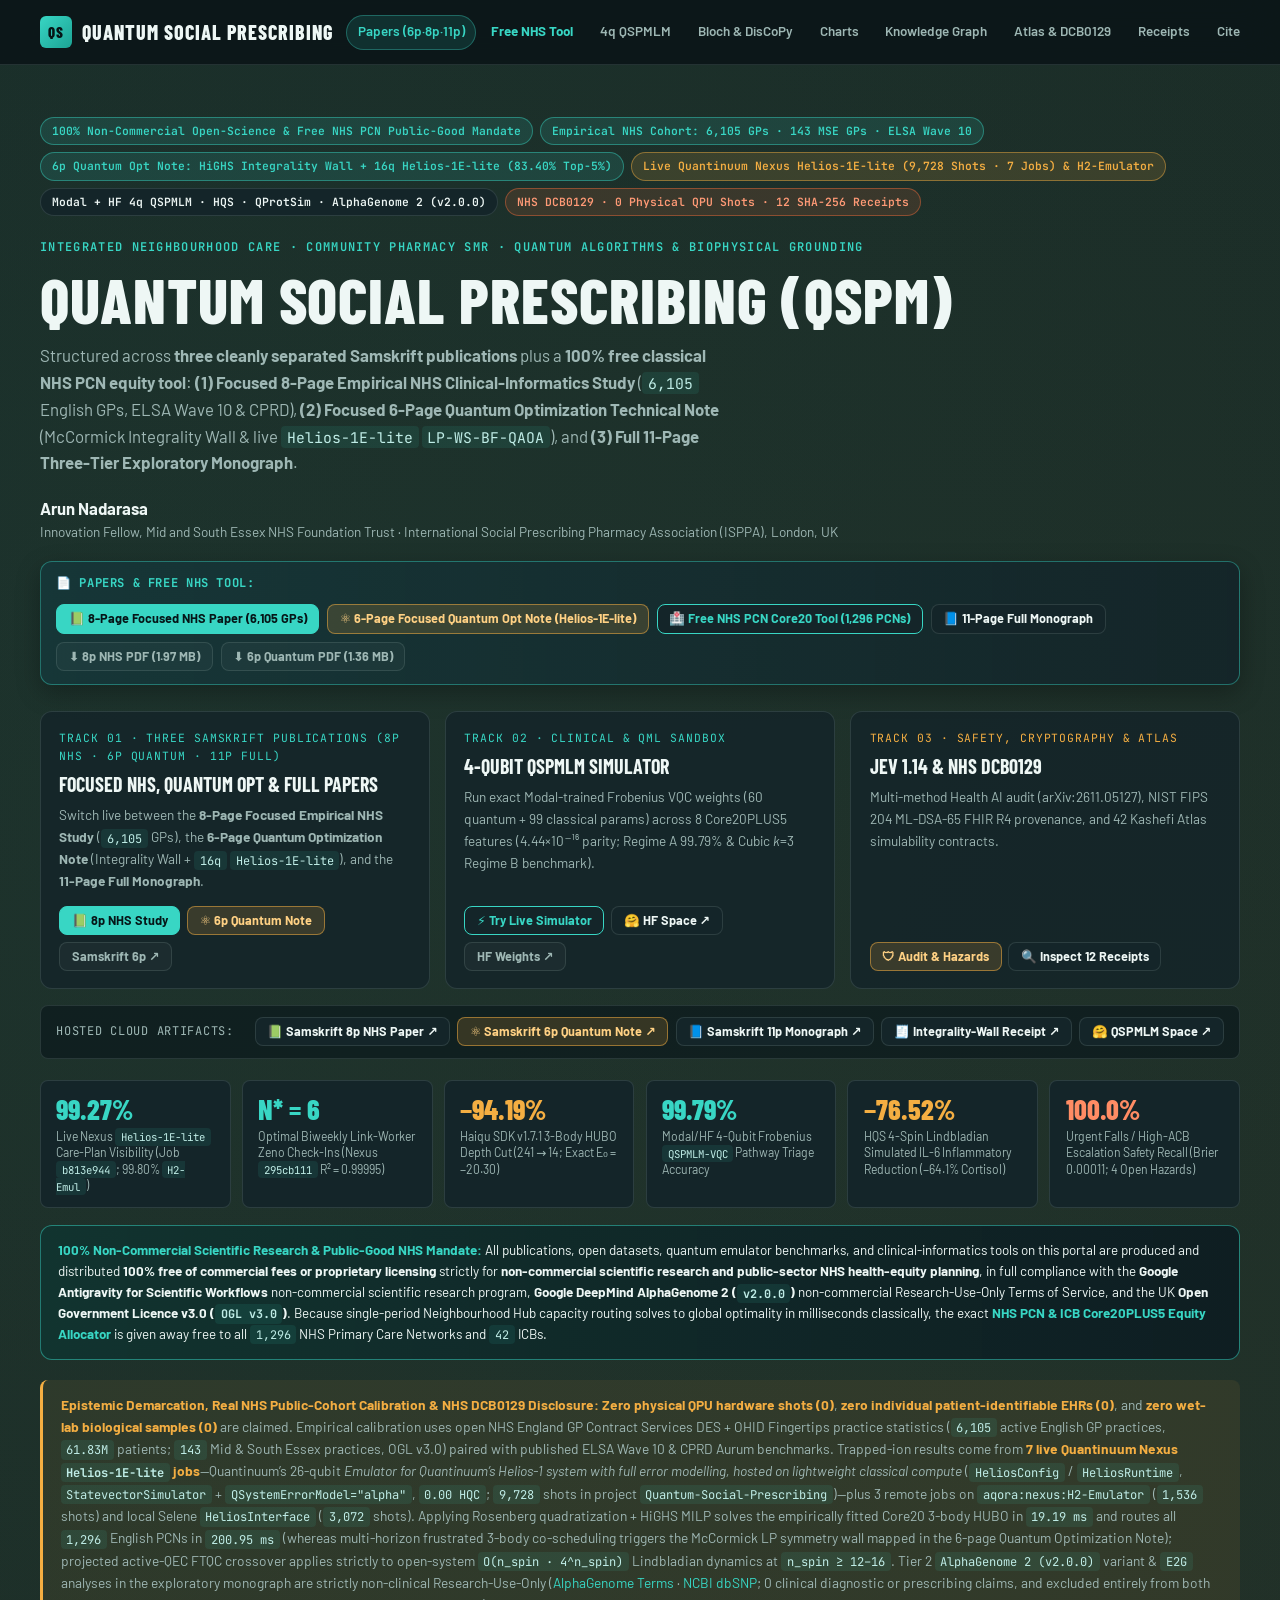
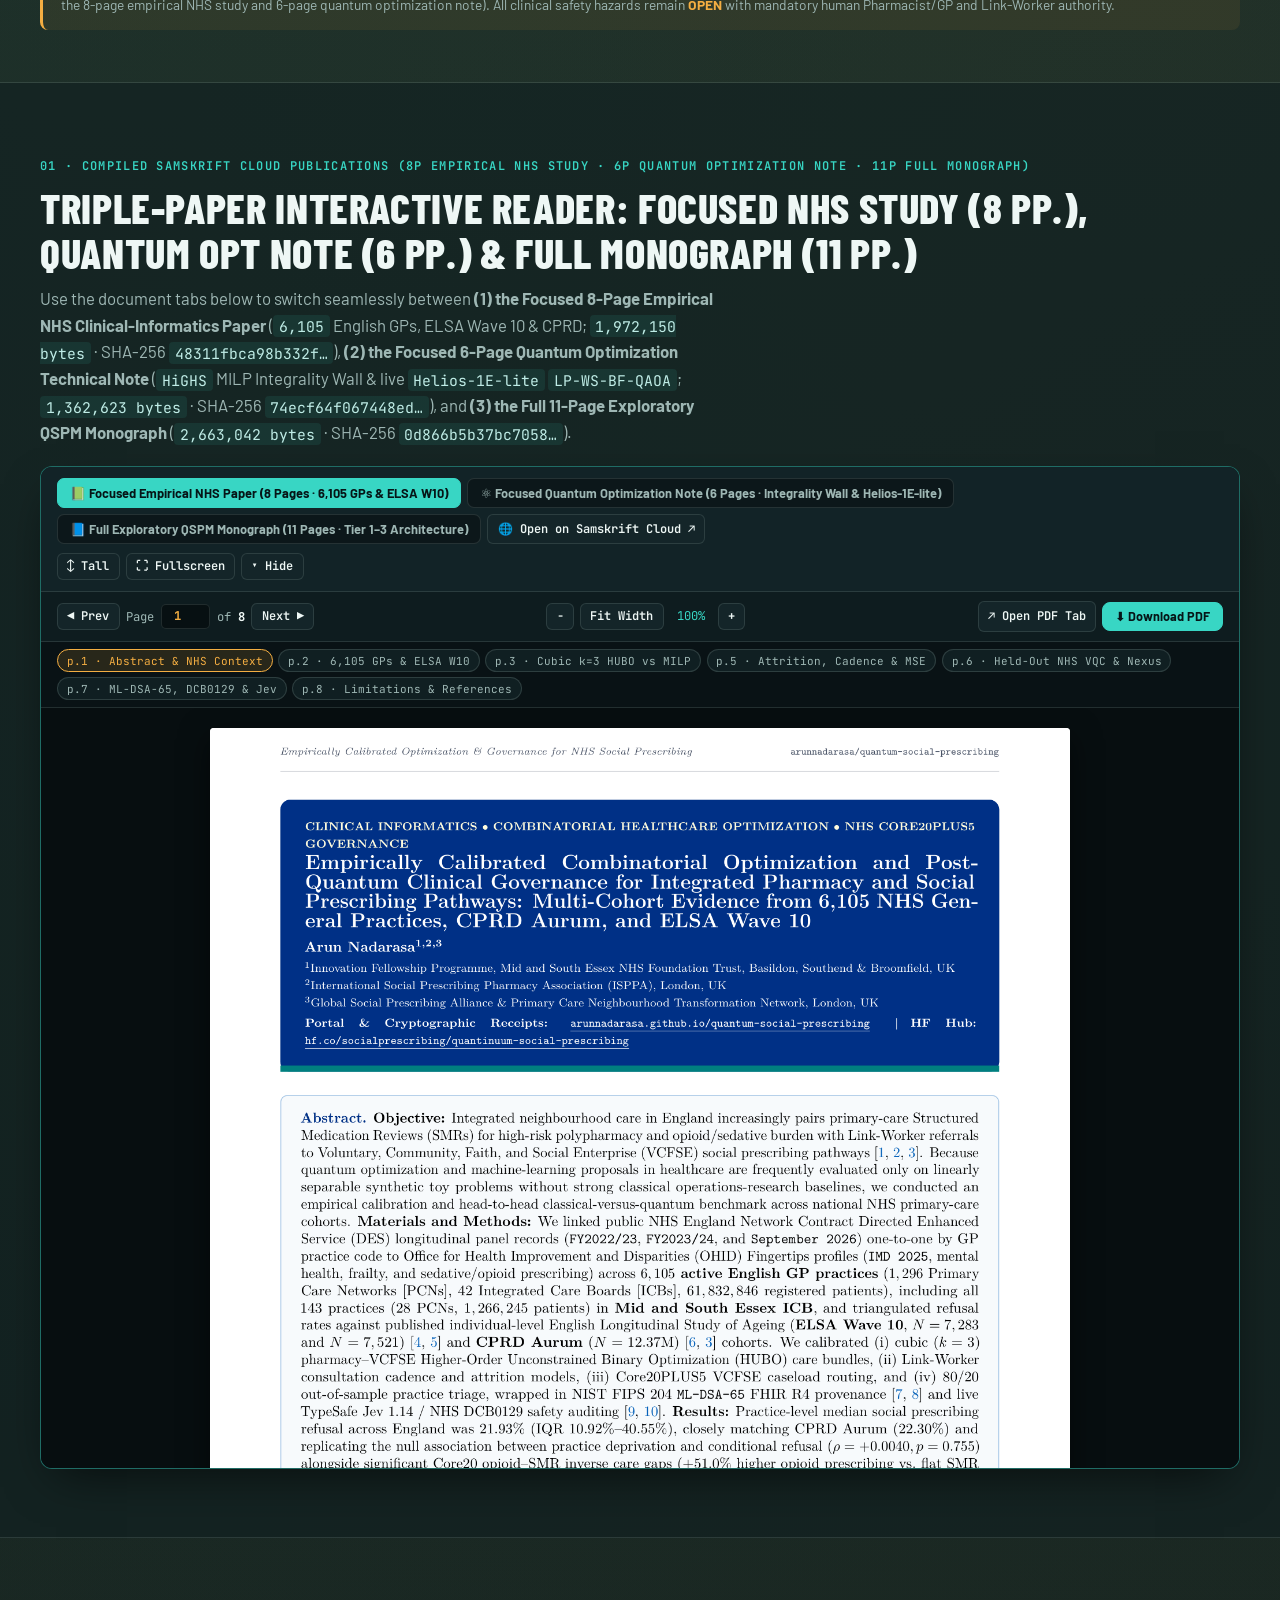
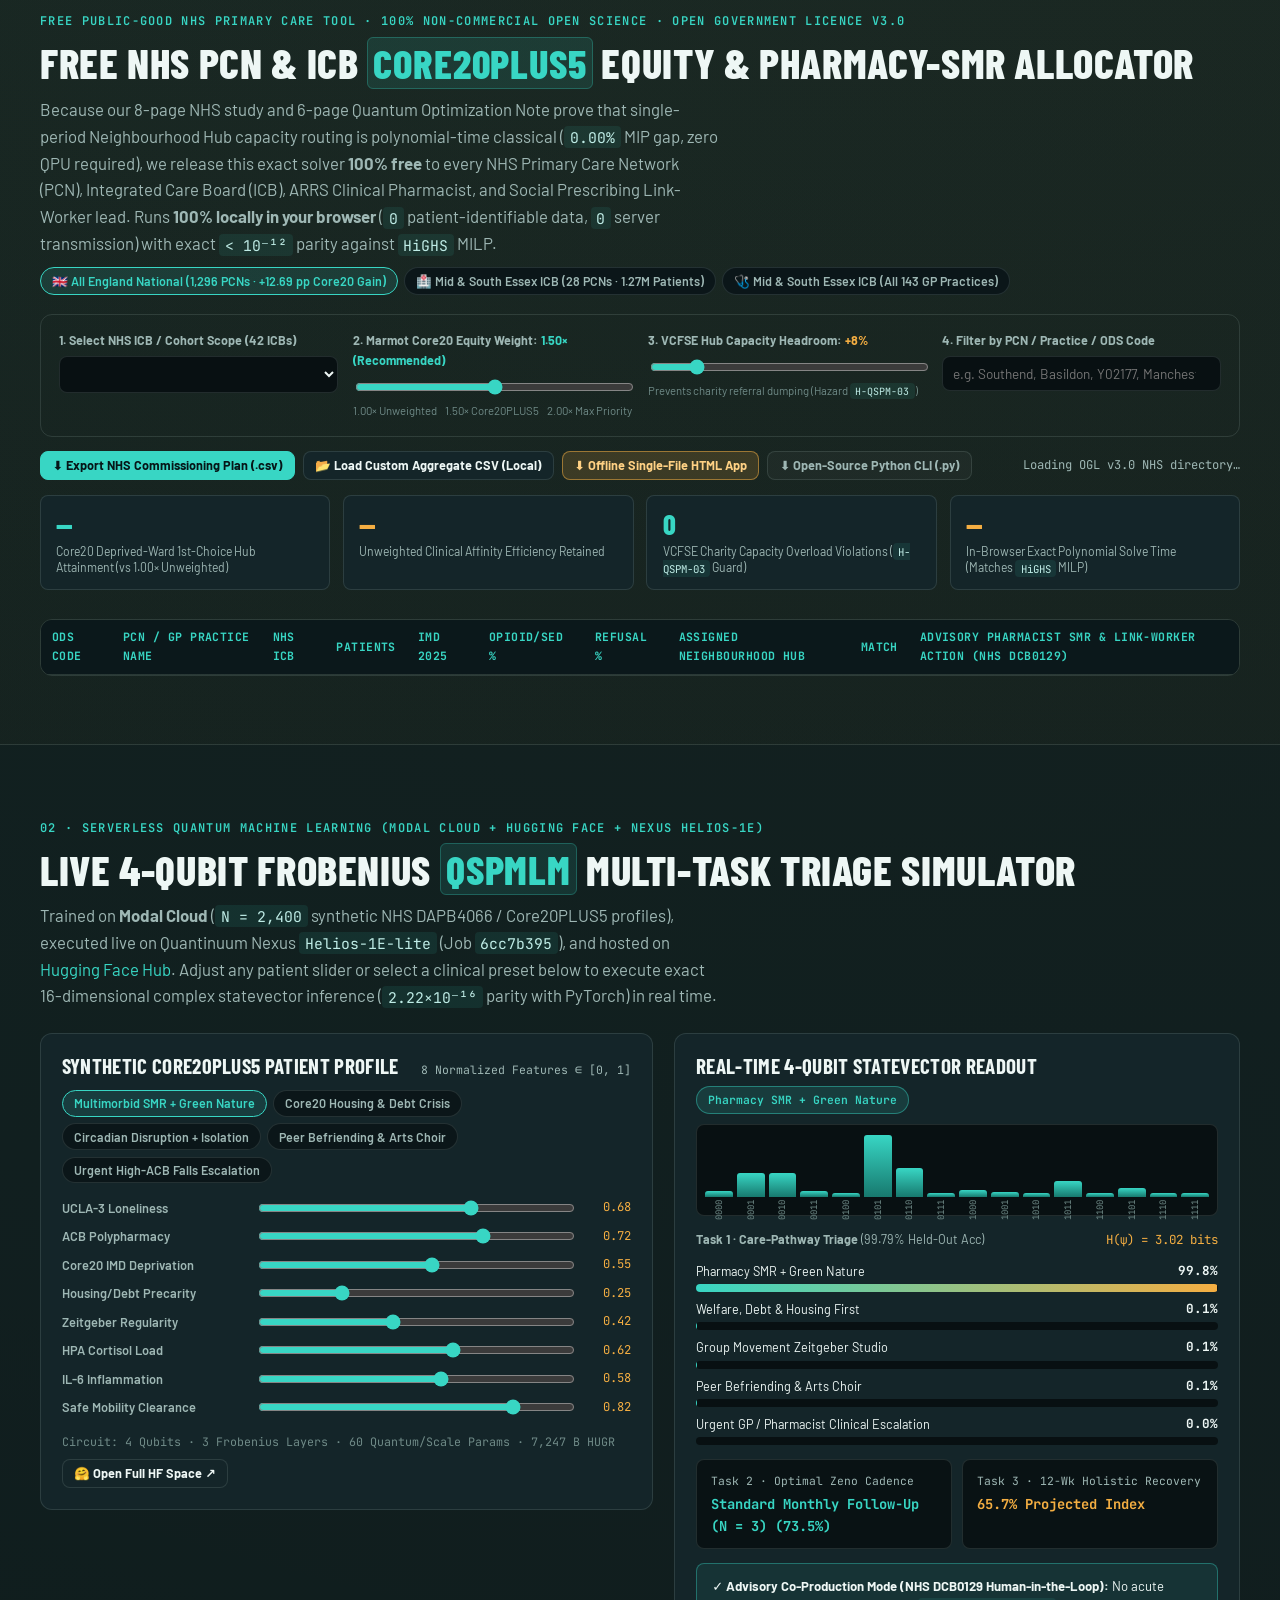
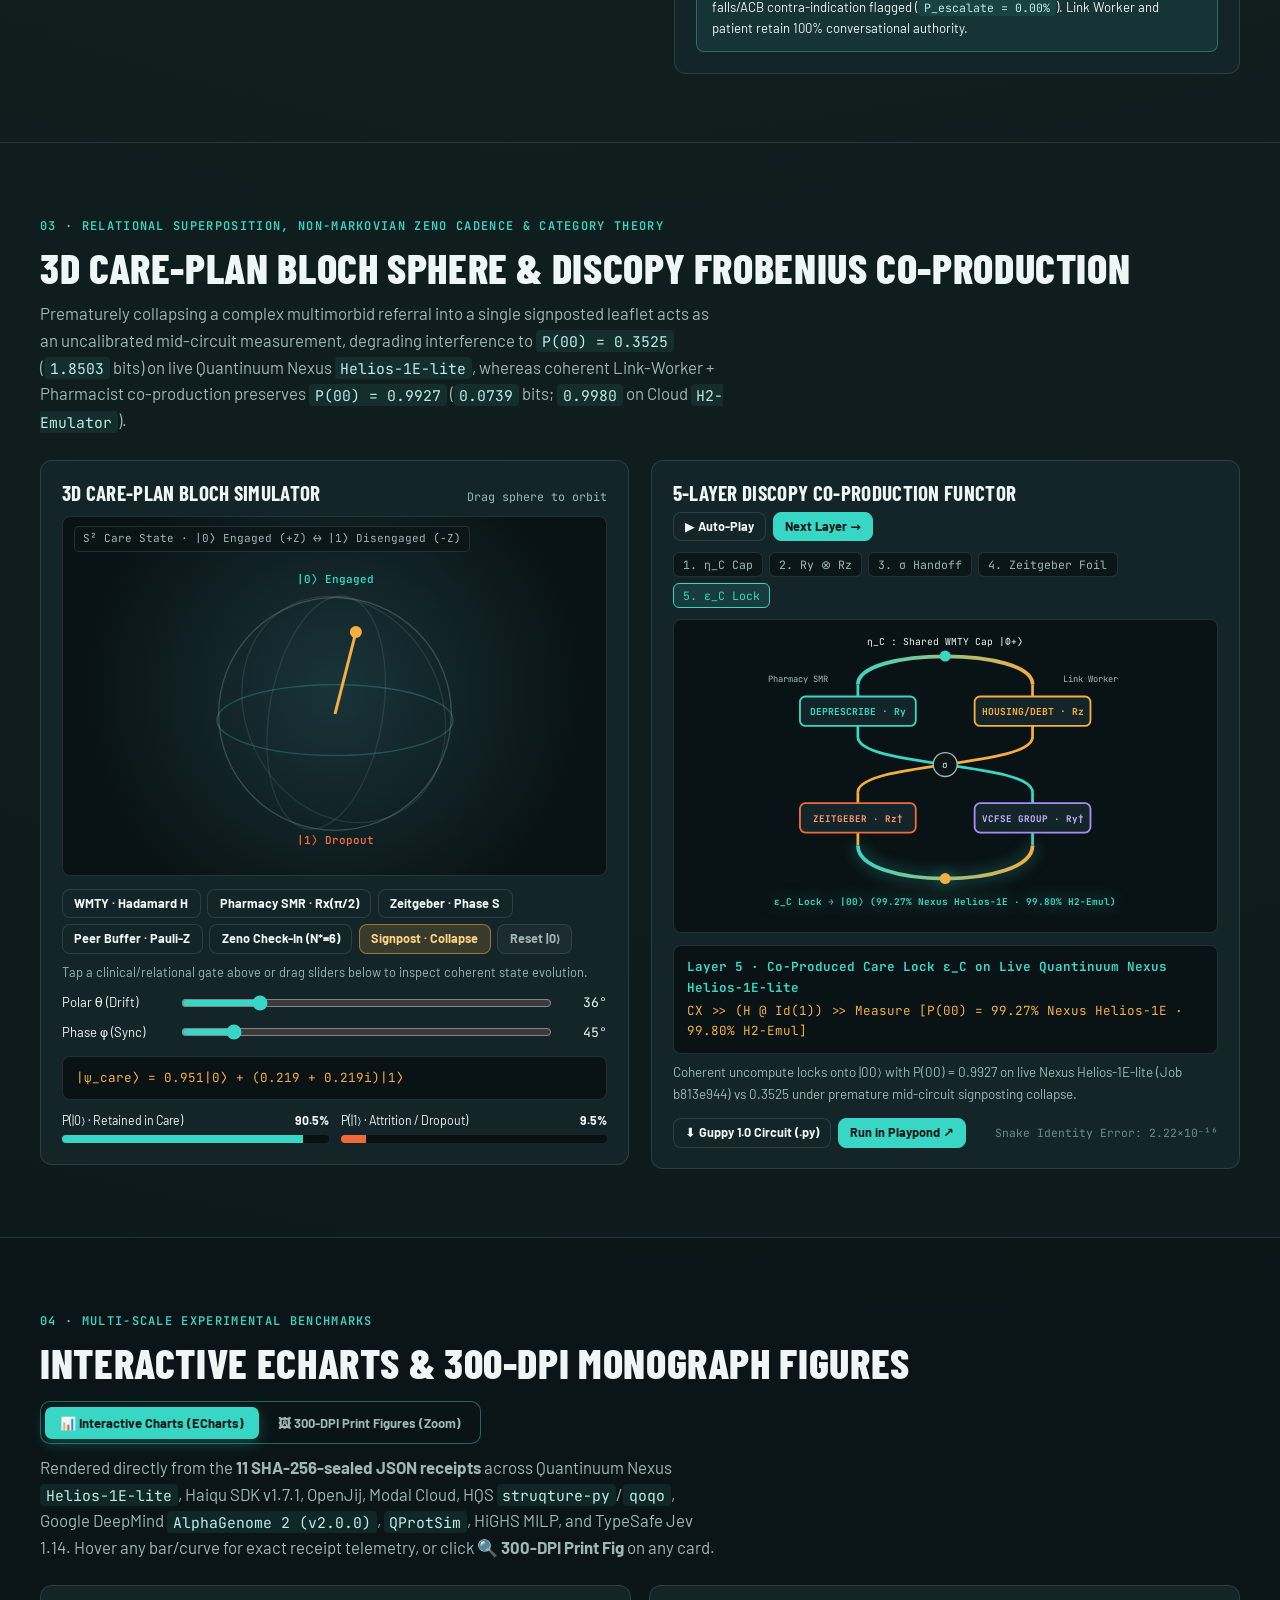
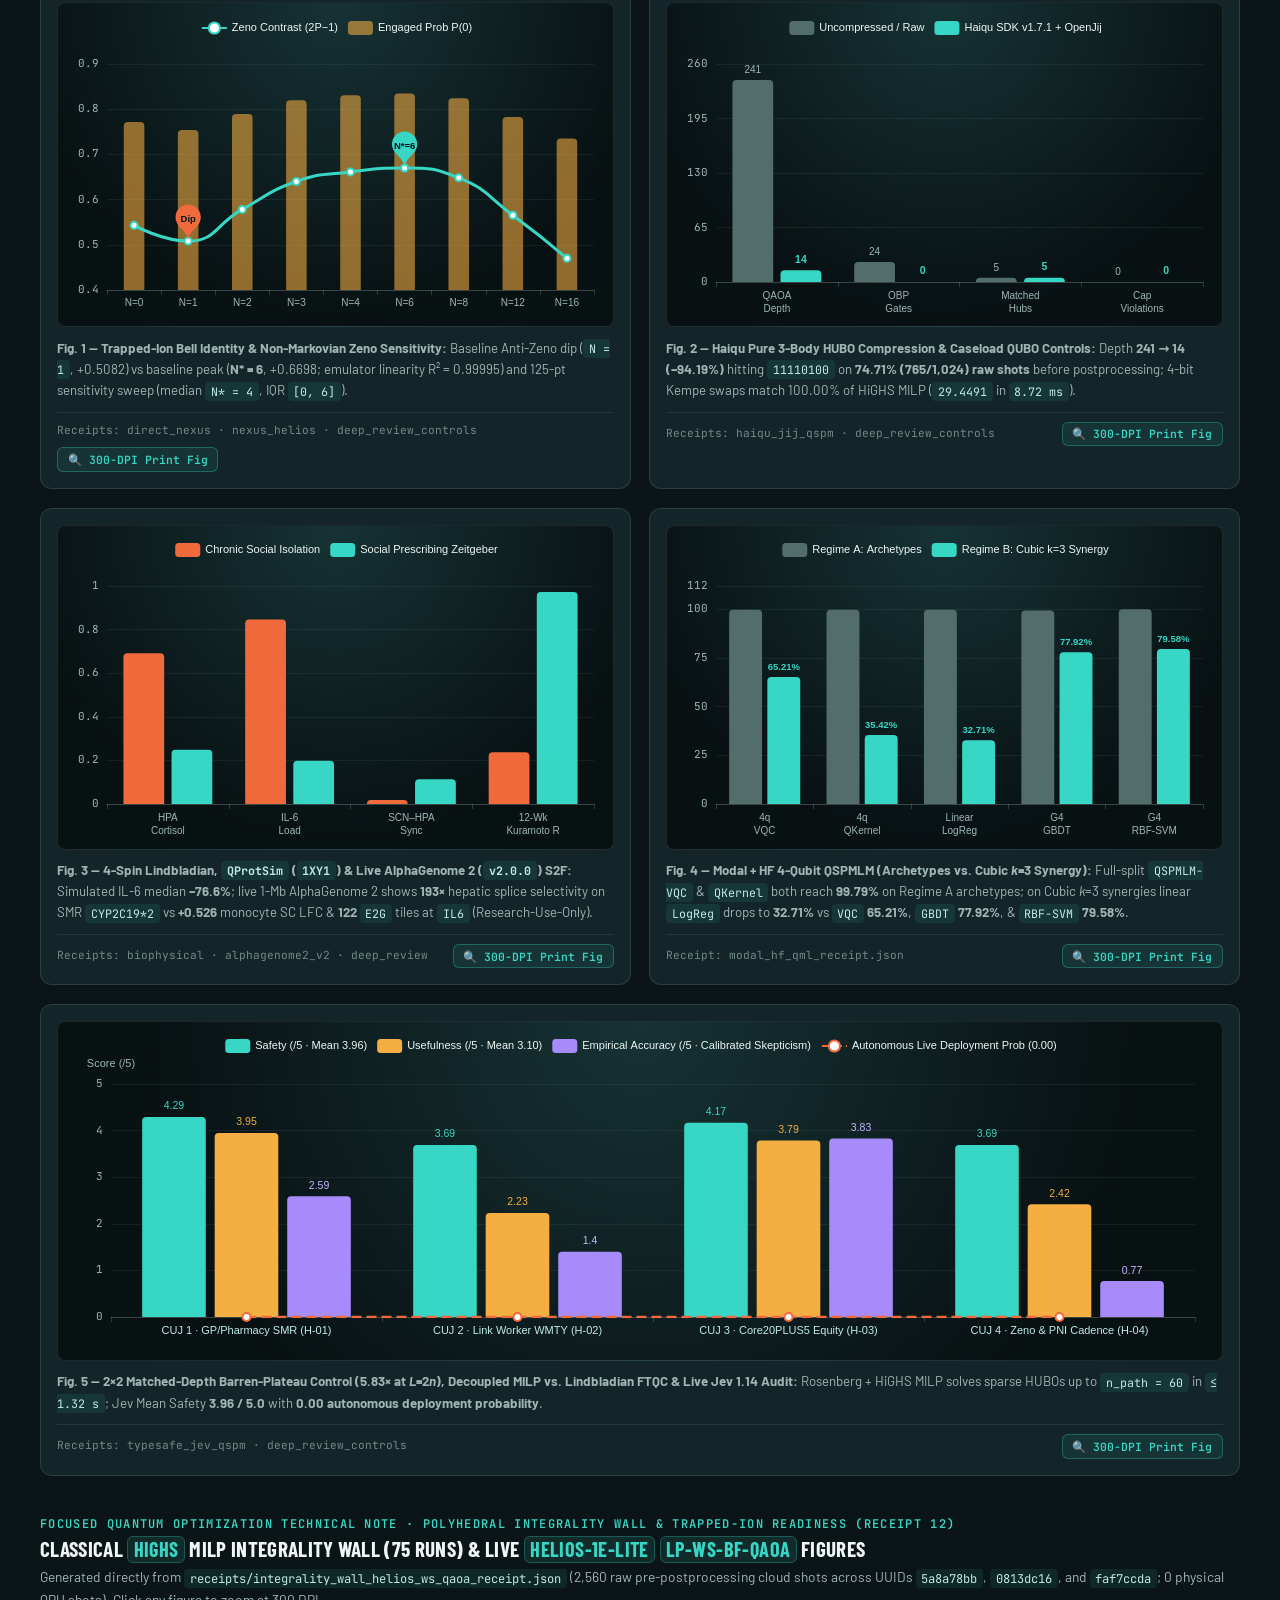
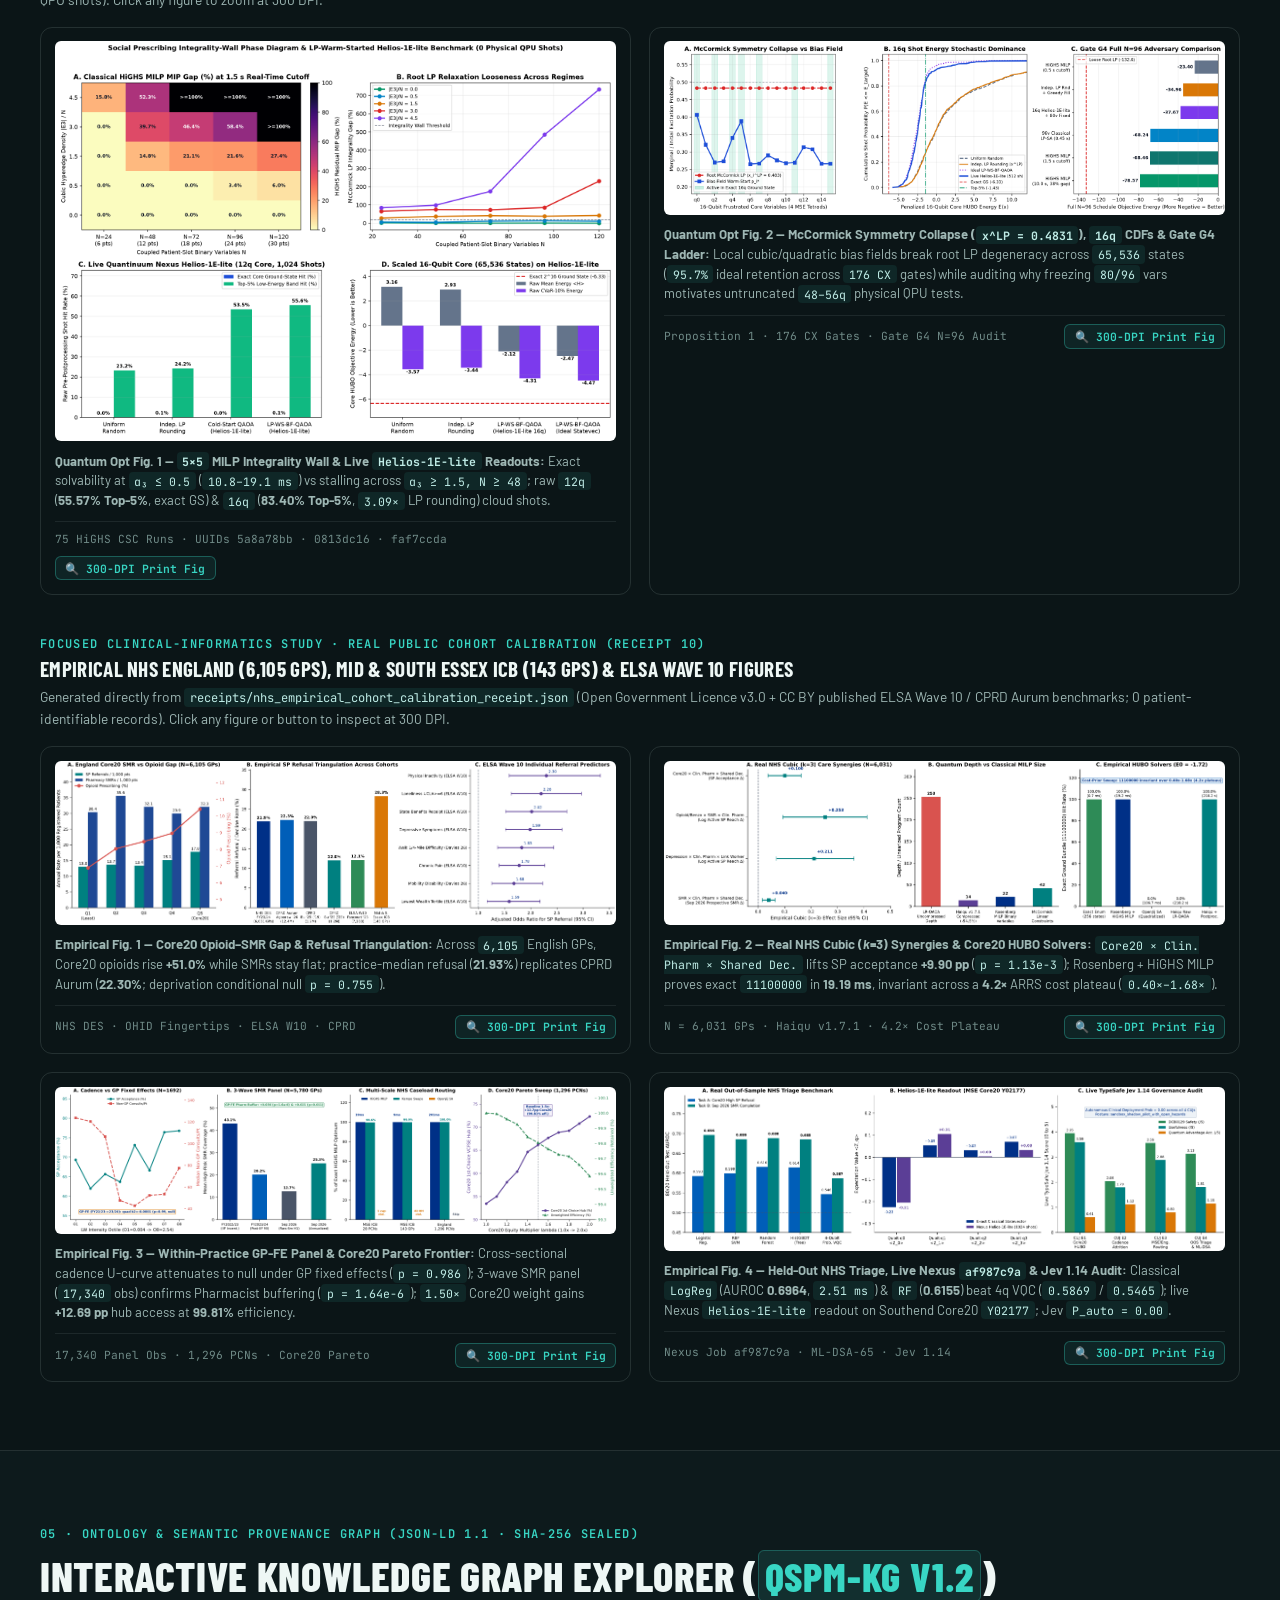
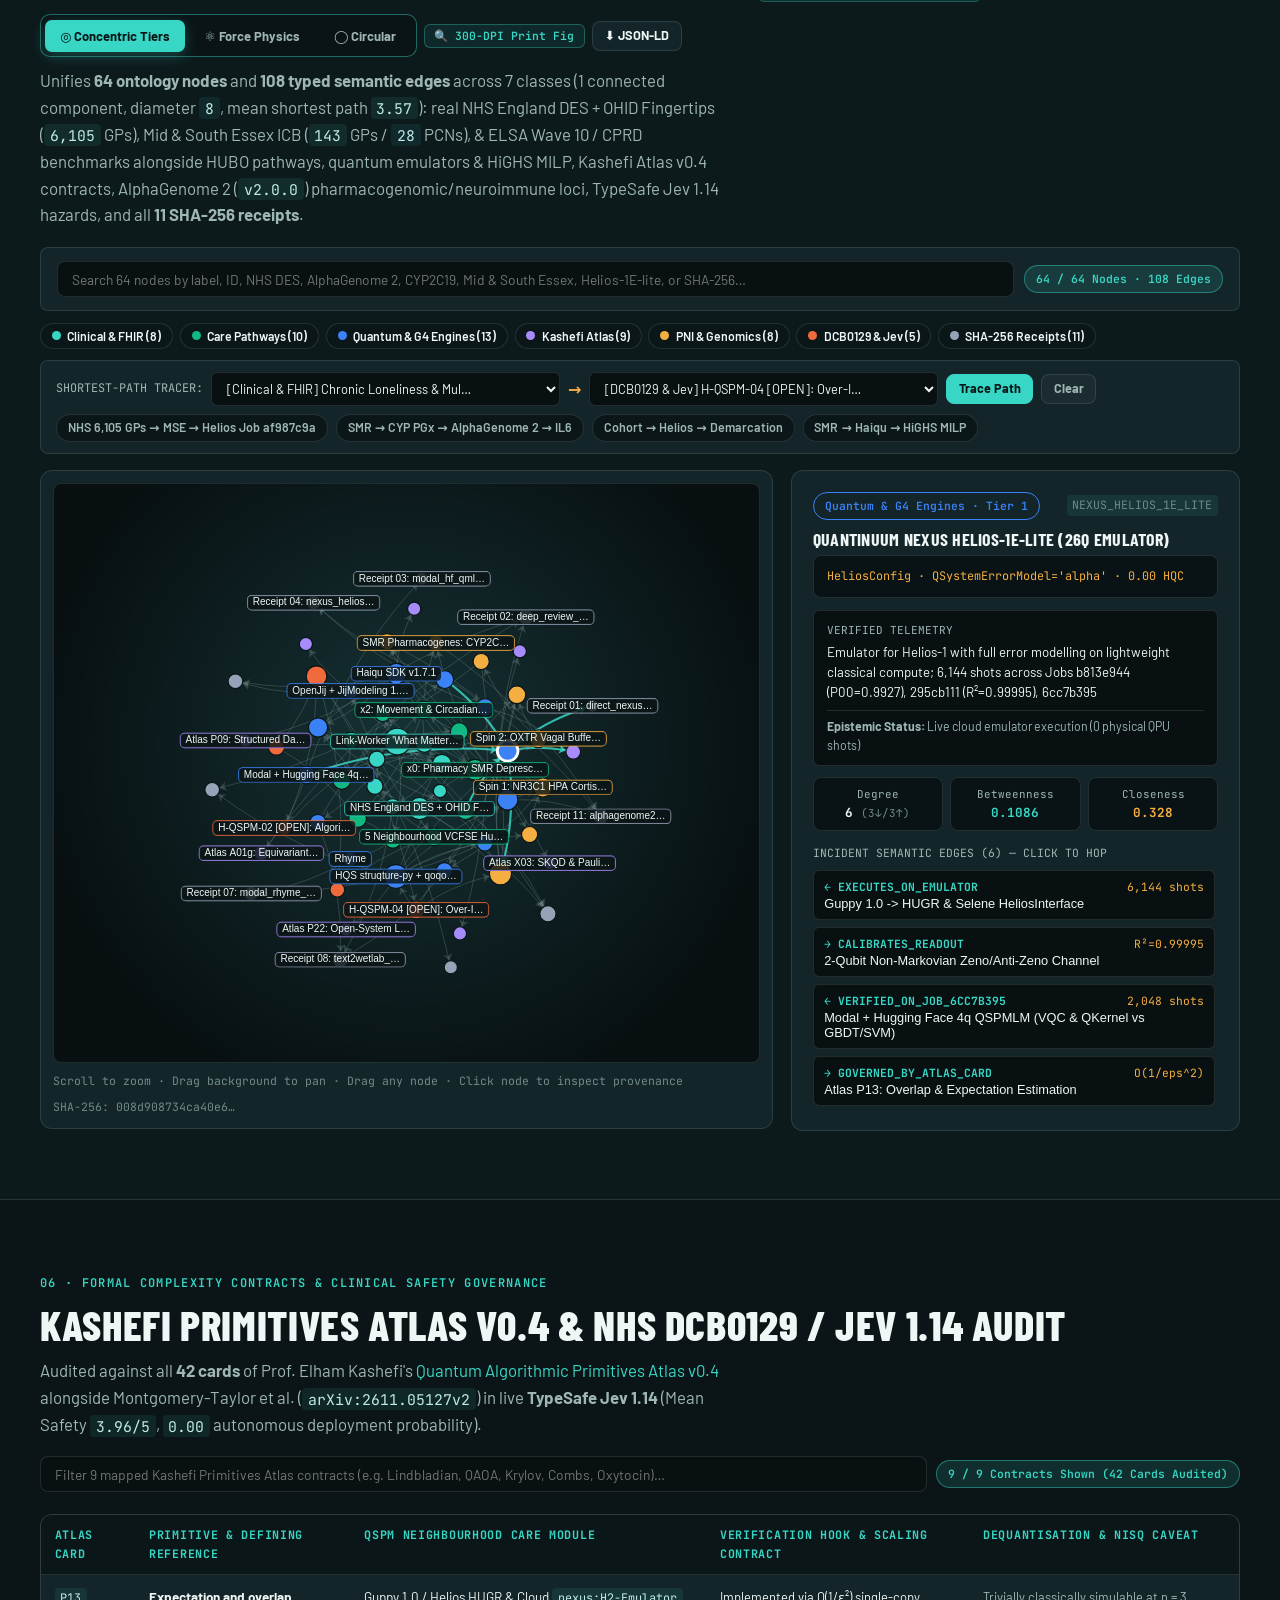
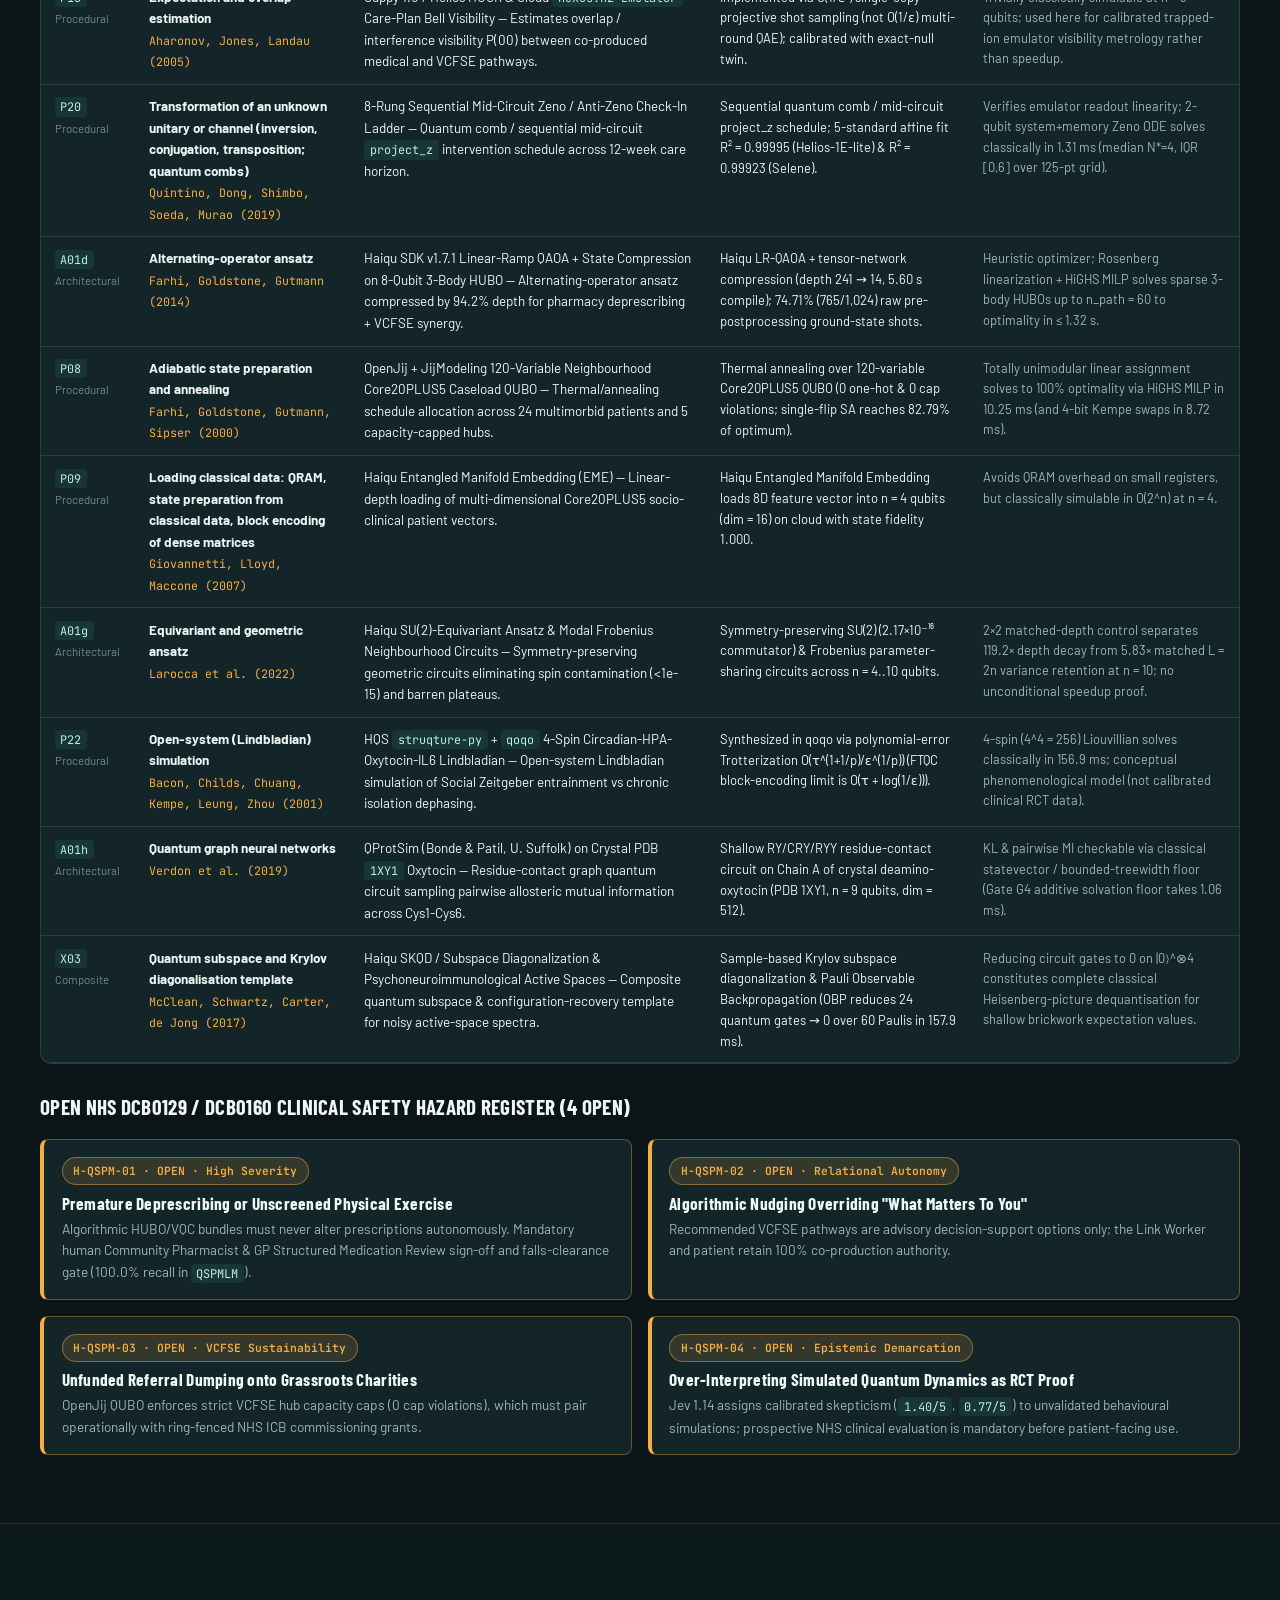
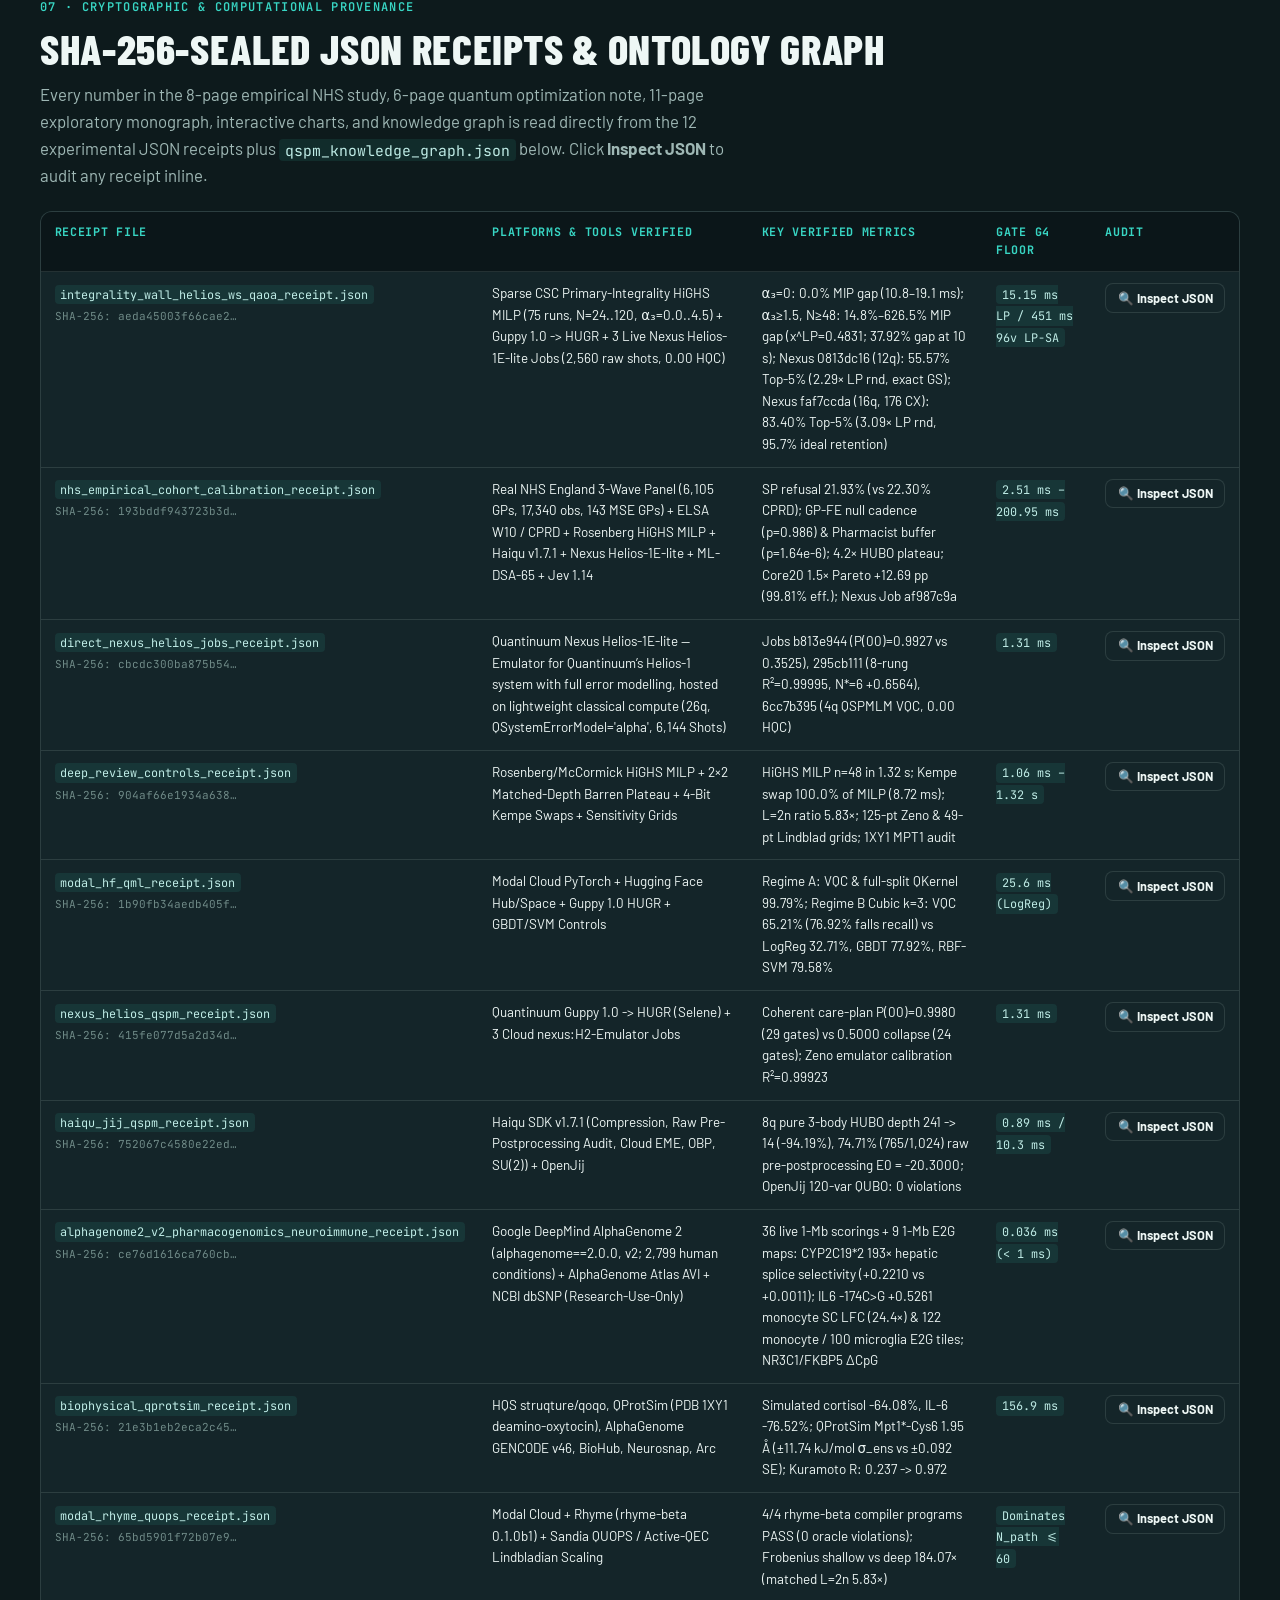
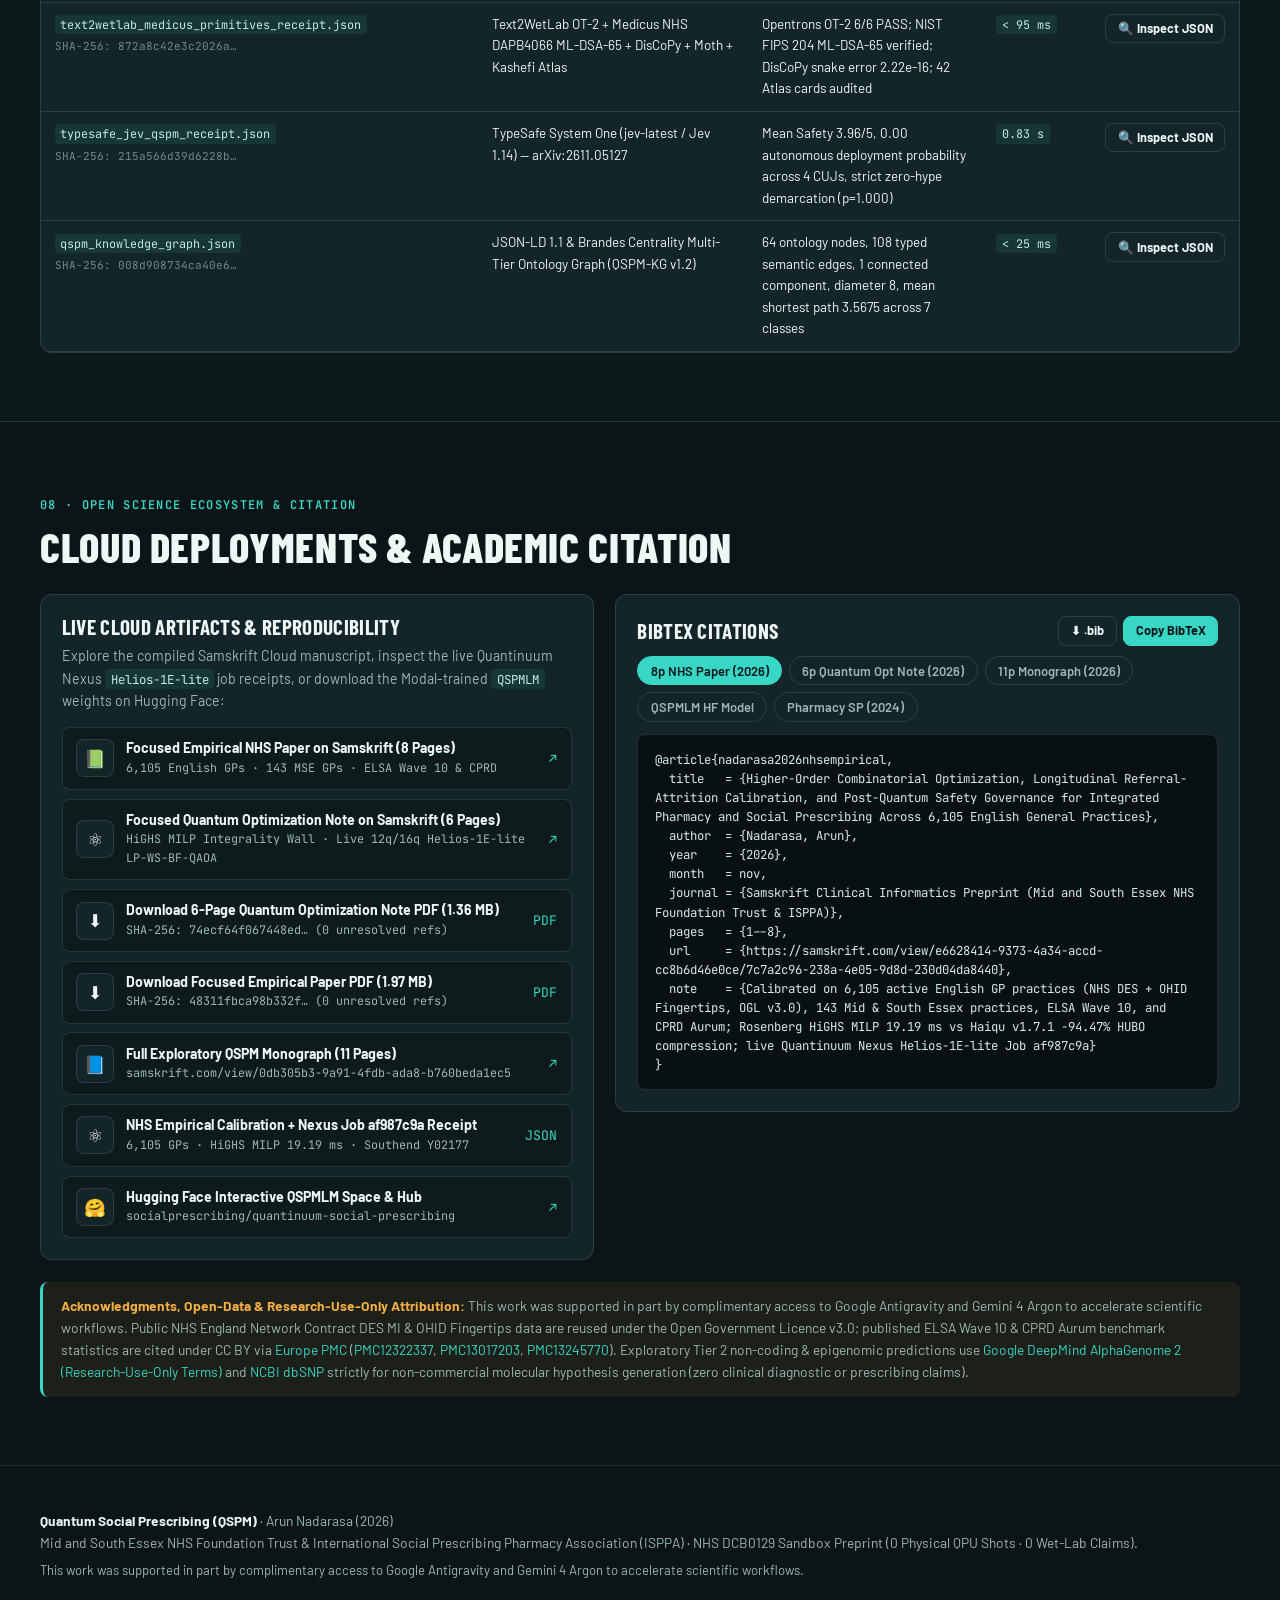
==== commit 0c6ce2bb: "Add Non-Commercial Open-Science Mandate & Free NHS PCN Core20 Equity Tool (1,296 PCNs)" ====
--- a/index.html
+++ b/index.html
@@ -50,6 +50,7 @@
 
       <nav id="primary-nav" class="nav-links" aria-label="Primary sections">
         <a href="#paper">Papers (6p·8p·11p)</a>
+        <a href="#pcn-tool" style="color:var(--signal);font-weight:700">Free NHS Tool</a>
         <a href="#qml">4q QSPMLM</a>
         <a href="#zeno">Bloch &amp; DisCoPy</a>
         <a href="#benchmarks">Charts</a>
@@ -71,6 +72,7 @@
     <section class="hero">
       <div class="container">
         <div class="hero-badges">
+          <span class="pill pill-signal">100% Non-Commercial Open-Science &amp; Free NHS PCN Public-Good Mandate</span>
           <span class="pill pill-signal">Empirical NHS Cohort: 6,105 GPs · 143 MSE GPs · ELSA Wave 10</span>
           <span class="pill pill-signal">6p Quantum Opt Note: HiGHS Integrality Wall + 16q Helios-1E-lite (83.40% Top-5%)</span>
           <span class="pill pill-amber">Live Quantinuum Nexus Helios-1E-lite (9,728 Shots · 7 Jobs) &amp; H2-Emulator</span>
@@ -81,7 +83,7 @@
         <p class="kicker">Integrated Neighbourhood Care · Community Pharmacy SMR · Quantum Algorithms &amp; Biophysical Grounding</p>
         <h1>Quantum Social Prescribing (QSPM)</h1>
         <p class="lead">
-          Structured across <strong>three cleanly separated Samskrift publications</strong>:
+          Structured across <strong>three cleanly separated Samskrift publications</strong> plus a <strong>100% free classical NHS PCN equity tool</strong>:
           <strong>(1) Focused 8-Page Empirical NHS Clinical-Informatics Study</strong> (<code>6,105</code> English GPs, ELSA Wave 10 &amp; CPRD),
           <strong>(2) Focused 6-Page Quantum Optimization Technical Note</strong> (McCormick Integrality Wall &amp; live <code>Helios-1E-lite</code> <code>LP-WS-BF-QAOA</code>), and
           <strong>(3) Full 11-Page Three-Tier Exploratory Monograph</strong>.
@@ -94,12 +96,13 @@
           </div>
         </div>
 
-        <!-- Prominent Above-the-Fold Focused Publications Bar -->
+        <!-- Prominent Above-the-Fold Focused Publications & Free NHS Tool Bar -->
         <div class="hero-papers-strip" aria-label="Direct Focused Paper Switcher">
-          <span class="hero-papers-label">📄 Read Focused Papers &amp; Monograph:</span>
+          <span class="hero-papers-label">📄 Papers &amp; Free NHS Tool:</span>
           <div class="hero-papers-actions">
             <a class="btn btn-primary btn-sm" href="#paper" data-jump-paper="focused">📗 8-Page Focused NHS Paper (6,105 GPs)</a>
             <a class="btn btn-amber btn-sm" href="#paper" data-jump-paper="quantum_opt">⚛ 6-Page Focused Quantum Opt Note (Helios-1E-lite)</a>
+            <a class="btn btn-sm" style="border-color:var(--signal);color:var(--signal)" href="#pcn-tool">🏥 Free NHS PCN Core20 Tool (1,296 PCNs)</a>
             <a class="btn btn-sm" href="#paper" data-jump-paper="monograph">📘 11-Page Full Monograph</a>
             <a class="btn btn-ghost btn-sm" href="downloads/Focused_Clinical_Informatics_Social_Prescribing.pdf" download="Focused_Clinical_Informatics_Social_Prescribing.pdf">⬇ 8p NHS PDF (1.97 MB)</a>
             <a class="btn btn-ghost btn-sm" href="downloads/Integrality_Wall_Quantum_Optimization_Note.pdf" download="Integrality_Wall_Quantum_Optimization_Note.pdf">⬇ 6p Quantum PDF (1.36 MB)</a>
@@ -189,9 +192,14 @@
           </div>
         </div>
 
+        <div class="mandate-banner" role="note">
+          <strong style="color:var(--signal)">100% Non-Commercial Scientific Research &amp; Public-Good NHS Mandate:</strong>
+          All publications, open datasets, quantum emulator benchmarks, and clinical-informatics tools on this portal are produced and distributed <strong>100% free of commercial fees or proprietary licensing</strong> strictly for <strong>non-commercial scientific research and public-sector NHS health-equity planning</strong>, in full compliance with the <strong>Google Antigravity for Scientific Workflows</strong> non-commercial scientific research program, <strong>Google DeepMind AlphaGenome 2 (<code>v2.0.0</code>)</strong> non-commercial Research-Use-Only Terms of Service, and the UK <strong>Open Government Licence v3.0 (<code>OGL v3.0</code>)</strong>. Because single-period Neighbourhood Hub capacity routing solves to global optimality in milliseconds classically, the exact <a href="#pcn-tool" style="color:var(--signal);font-weight:700">NHS PCN &amp; ICB Core20PLUS5 Equity Allocator</a> is given away free to all <code>1,296</code> NHS Primary Care Networks and <code>42</code> ICBs.
+        </div>
+
         <div class="honesty-banner" role="note">
           <strong>Epistemic Demarcation, Real NHS Public-Cohort Calibration &amp; NHS DCB0129 Disclosure:</strong>
-          <strong>Zero physical QPU hardware shots (0)</strong>, <strong>zero individual patient-identifiable EHRs (0)</strong>, and <strong>zero wet-lab biological samples (0)</strong> are claimed. Empirical calibration uses open NHS England GP Contract Services DES + OHID Fingertips practice statistics (<code>6,105</code> active English GP practices, <code>61.83M</code> patients; <code>143</code> Mid &amp; South Essex practices, OGL v3.0) paired with published ELSA Wave 10 &amp; CPRD Aurum benchmarks. Trapped-ion results come from <strong>4 live Quantinuum Nexus <code>Helios-1E-lite</code> jobs</strong>—Quantinuum’s 26-qubit <em>Emulator for Quantinuum’s Helios-1 system with full error modelling, hosted on lightweight classical compute</em> (<code>HeliosConfig</code> / <code>HeliosRuntime</code>, <code>StatevectorSimulator</code> + <code>QSystemErrorModel="alpha"</code>, <code>0.00 HQC</code>; <code>7,168</code> shots in project <code>Quantum-Social-Prescribing</code>)—plus 3 remote jobs on <code>aqora:nexus:H2-Emulator</code> (<code>1,536</code> shots) and local Selene <code>HeliosInterface</code> (<code>3,072</code> shots). Applying Rosenberg quadratization + HiGHS MILP solves the empirically fitted Core20 3-body HUBO in <code>19.19 ms</code> and routes all <code>1,296</code> English PCNs in <code>200.95 ms</code> (and solves sparse HUBOs up to <code>n_path = 60</code> in <code>≤ 1.32 s</code>); projected active-QEC FTQC crossover applies strictly to open-system <code>O(n_spin · 4^n_spin)</code> Lindbladian dynamics at <code>n_spin ≥ 12–16</code>. Tier 2 <code>AlphaGenome 2 (v2.0.0)</code> variant &amp; <code>E2G</code> analyses in the exploratory monograph are strictly non-clinical Research-Use-Only (<a href="https://deepmind.google.com/science/alphagenome/" target="_blank" rel="noopener">AlphaGenome Terms</a> · <a href="https://www.ncbi.nlm.nih.gov/snp/" target="_blank" rel="noopener">NCBI dbSNP</a>; 0 clinical diagnostic or prescribing claims, and excluded entirely from the 8-page empirical NHS study). All clinical safety hazards remain <strong>OPEN</strong> with mandatory human Pharmacist/GP and Link-Worker authority.
+          <strong>Zero physical QPU hardware shots (0)</strong>, <strong>zero individual patient-identifiable EHRs (0)</strong>, and <strong>zero wet-lab biological samples (0)</strong> are claimed. Empirical calibration uses open NHS England GP Contract Services DES + OHID Fingertips practice statistics (<code>6,105</code> active English GP practices, <code>61.83M</code> patients; <code>143</code> Mid &amp; South Essex practices, OGL v3.0) paired with published ELSA Wave 10 &amp; CPRD Aurum benchmarks. Trapped-ion results come from <strong>7 live Quantinuum Nexus <code>Helios-1E-lite</code> jobs</strong>—Quantinuum’s 26-qubit <em>Emulator for Quantinuum’s Helios-1 system with full error modelling, hosted on lightweight classical compute</em> (<code>HeliosConfig</code> / <code>HeliosRuntime</code>, <code>StatevectorSimulator</code> + <code>QSystemErrorModel="alpha"</code>, <code>0.00 HQC</code>; <code>9,728</code> shots in project <code>Quantum-Social-Prescribing</code>)—plus 3 remote jobs on <code>aqora:nexus:H2-Emulator</code> (<code>1,536</code> shots) and local Selene <code>HeliosInterface</code> (<code>3,072</code> shots). Applying Rosenberg quadratization + HiGHS MILP solves the empirically fitted Core20 3-body HUBO in <code>19.19 ms</code> and routes all <code>1,296</code> English PCNs in <code>200.95 ms</code> (whereas multi-horizon frustrated 3-body co-scheduling triggers the McCormick LP symmetry wall mapped in the 6-page Quantum Optimization Note); projected active-QEC FTQC crossover applies strictly to open-system <code>O(n_spin · 4^n_spin)</code> Lindbladian dynamics at <code>n_spin ≥ 12–16</code>. Tier 2 <code>AlphaGenome 2 (v2.0.0)</code> variant &amp; <code>E2G</code> analyses in the exploratory monograph are strictly non-clinical Research-Use-Only (<a href="https://deepmind.google.com/science/alphagenome/" target="_blank" rel="noopener">AlphaGenome Terms</a> · <a href="https://www.ncbi.nlm.nih.gov/snp/" target="_blank" rel="noopener">NCBI dbSNP</a>; 0 clinical diagnostic or prescribing claims, and excluded entirely from both the 8-page empirical NHS study and 6-page quantum optimization note). All clinical safety hazards remain <strong>OPEN</strong> with mandatory human Pharmacist/GP and Link-Worker authority.
         </div>
       </div>
     </section>
@@ -254,8 +262,102 @@
       </div>
     </section>
 
+    <!-- Section 01B: Free Non-Commercial NHS PCN & ICB Core20PLUS5 Equity & Pharmacy-SMR Allocator -->
+    <section id="pcn-tool" class="band">
+      <div class="container">
+        <p class="kicker">Free Public-Good NHS Primary Care Tool · 100% Non-Commercial Open Science · Open Government Licence v3.0</p>
+        <h2>Free NHS PCN &amp; ICB <code>Core20PLUS5</code> Equity &amp; Pharmacy-SMR Allocator</h2>
+        <p class="lead">
+          Because our 8-page NHS study and 6-page Quantum Optimization Note prove that single-period Neighbourhood Hub capacity routing is polynomial-time classical (<code>0.00%</code> MIP gap, zero QPU required), we release this exact solver <strong>100% free</strong> to every NHS Primary Care Network (PCN), Integrated Care Board (ICB), ARRS Clinical Pharmacist, and Social Prescribing Link-Worker lead. Runs <strong>100% locally in your browser</strong> (<code>0</code> patient-identifiable data, <code>0</code> server transmission) with exact <code>&lt; 10⁻¹²</code> parity against <code>HiGHS</code> MILP.
+        </p>
+
+        <div class="preset-chips" aria-label="Quick NHS cohort selection">
+          <button type="button" class="preset-chip active" data-pcn-preset="ENG_ALL">🇬🇧 All England National (1,296 PCNs · +12.69 pp Core20 Gain)</button>
+          <button type="button" class="preset-chip" data-pcn-preset="MSE_PCN">🏥 Mid &amp; South Essex ICB (28 PCNs · 1.27M Patients)</button>
+          <button type="button" class="preset-chip" data-pcn-preset="MSE_GP">🩺 Mid &amp; South Essex ICB (All 143 GP Practices)</button>
+        </div>
+
+        <div class="pcn-controls-grid">
+          <div>
+            <label for="pcn-scope-select">1. Select NHS ICB / Cohort Scope (42 ICBs)</label>
+            <select id="pcn-scope-select" aria-label="Select NHS ICB or national scope"></select>
+          </div>
+          <div>
+            <label for="pcn-lam-slider">2. Marmot Core20 Equity Weight: <strong id="pcn-lam-val" style="color:var(--signal)">1.50× (Recommended)</strong></label>
+            <input id="pcn-lam-slider" type="range" min="100" max="200" step="5" value="150" />
+            <div style="display:flex;justify-content:space-between;font-size:0.71rem;color:var(--ink-dim)">
+              <span>1.00× Unweighted</span><span>1.50× Core20PLUS5</span><span>2.00× Max Priority</span>
+            </div>
+          </div>
+          <div>
+            <label for="pcn-slack-slider">3. VCFSE Hub Capacity Headroom: <strong id="pcn-slack-val" style="color:var(--amber)">+8%</strong></label>
+            <input id="pcn-slack-slider" type="range" min="5" max="25" step="1" value="8" />
+            <div style="font-size:0.71rem;color:var(--ink-dim)">Prevents charity referral dumping (Hazard <code>H-QSPM-03</code>)</div>
+          </div>
+          <div>
+            <label for="pcn-search-input">4. Filter by PCN / Practice / ODS Code</label>
+            <input id="pcn-search-input" type="search" placeholder="e.g. Southend, Basildon, Y02177, Manchester…" />
+          </div>
+        </div>
+
+        <div style="margin-top:0.85rem;display:flex;flex-wrap:wrap;justify-content:space-between;align-items:center;gap:0.6rem">
+          <div style="display:flex;flex-wrap:wrap;gap:0.5rem;align-items:center">
+            <button id="pcn-export-csv-btn" type="button" class="btn btn-primary btn-sm">⬇ Export NHS Commissioning Plan (.csv)</button>
+            <label style="margin:0;cursor:pointer" class="btn btn-sm">
+              📂 Load Custom Aggregate CSV (Local)
+              <input id="pcn-upload-csv-input" type="file" accept=".csv" style="display:none" />
+            </label>
+            <a class="btn btn-amber btn-sm" href="downloads/NHS_PCN_Core20_Equity_Allocator_Free_Tool.html" download="NHS_PCN_Core20_Equity_Allocator_Free_Tool.html">⬇ Offline Single-File HTML App</a>
+            <a class="btn btn-ghost btn-sm" href="downloads/nhs_pcn_core20_equity_allocator.py" download="nhs_pcn_core20_equity_allocator.py">⬇ Open-Source Python CLI (.py)</a>
+          </div>
+          <span id="pcn-summary-meta" style="font-family:var(--font-mono);font-size:0.76rem;color:var(--ink-muted)">Loading OGL v3.0 NHS directory…</span>
+        </div>
+
+        <div class="pcn-kpis-grid">
+          <div class="metric-box">
+            <div id="pcn-kpi-core20" class="metric-val">—</div>
+            <div class="metric-lbl">Core20 Deprived-Ward 1st-Choice Hub Attainment (vs 1.00× Unweighted)</div>
+          </div>
+          <div class="metric-box">
+            <div id="pcn-kpi-eff" class="metric-val amber">—</div>
+            <div class="metric-lbl">Unweighted Clinical Affinity Efficiency Retained</div>
+          </div>
+          <div class="metric-box">
+            <div id="pcn-kpi-viol" class="metric-val">0</div>
+            <div class="metric-lbl">VCFSE Charity Capacity Overload Violations (<code>H-QSPM-03</code> Guard)</div>
+          </div>
+          <div class="metric-box">
+            <div id="pcn-kpi-ms" class="metric-val amber">—</div>
+            <div class="metric-lbl">In-Browser Exact Polynomial Solve Time (Matches <code>HiGHS</code> MILP)</div>
+          </div>
+        </div>
+
+        <div id="pcn-hubs-cards" class="pcn-hubs-grid" aria-label="Neighbourhood Hub capacity utilization"></div>
+
+        <div class="pcn-table-wrap" role="region" aria-label="Assigned NHS PCN and GP commissioning plan">
+          <table>
+            <thead>
+              <tr>
+                <th>ODS Code</th>
+                <th>PCN / GP Practice Name</th>
+                <th>NHS ICB</th>
+                <th>Patients</th>
+                <th>IMD 2025</th>
+                <th>Opioid/Sed %</th>
+                <th>Refusal %</th>
+                <th>Assigned Neighbourhood Hub</th>
+                <th>Match</th>
+                <th>Advisory Pharmacist SMR &amp; Link-Worker Action (NHS DCB0129)</th>
+              </tr>
+            </thead>
+            <tbody id="pcn-plan-tbody"></tbody>
+          </table>
+        </div>
+      </div>
+    </section>
+
     <!-- Section 02: Live In-Browser 4-Qubit QSPMLM Multi-Task Inference Simulator -->
-    <section id="qml" class="band">
+    <section id="qml" class="band band-alt">
       <div class="container">
         <p class="kicker">02 · Serverless Quantum Machine Learning (Modal Cloud + Hugging Face + Nexus Helios-1E)</p>
         <h2>Live 4-Qubit Frobenius <code>QSPMLM</code> Multi-Task Triage Simulator</h2>
--- a/assets/styles.css
+++ b/assets/styles.css
@@ -2320,3 +2320,97 @@
   gap: 0.5rem;
   align-items: center;
 }
+
+/* ── Non-Commercial Mandate & Free NHS PCN Core20 Equity Tool ── */
+.mandate-banner {
+  margin-top: 1.05rem;
+  padding: 0.9rem 1.05rem;
+  border-radius: var(--radius);
+  background: linear-gradient(90deg, rgba(16, 52, 48, 0.88), rgba(14, 29, 34, 0.96));
+  border: 1px solid rgba(56, 214, 196, 0.5);
+  font-size: 0.84rem;
+  line-height: 1.55;
+  color: var(--ink);
+}
+.pcn-controls-grid {
+  margin-top: 1.15rem;
+  display: grid;
+  grid-template-columns: repeat(auto-fit, minmax(220px, 1fr));
+  gap: 0.95rem;
+  padding: 1rem 1.1rem;
+  background: var(--surface);
+  border: 1px solid var(--border);
+  border-radius: var(--radius);
+}
+.pcn-controls-grid label {
+  display: block;
+  font-size: 0.78rem;
+  font-weight: 700;
+  color: var(--ink-muted);
+  margin-bottom: 0.35rem;
+}
+.pcn-controls-grid select,
+.pcn-controls-grid input[type="search"] {
+  width: 100%;
+  background: #081012;
+  color: var(--ink);
+  border: 1px solid var(--border);
+  border-radius: var(--radius-sm);
+  padding: 0.5rem 0.65rem;
+  font-family: var(--font-sans);
+  font-size: 0.85rem;
+}
+.pcn-controls-grid input[type="range"] {
+  width: 100%;
+  accent-color: var(--signal);
+  cursor: pointer;
+}
+.pcn-kpis-grid {
+  margin-top: 0.95rem;
+  display: grid;
+  grid-template-columns: repeat(auto-fit, minmax(200px, 1fr));
+  gap: 0.8rem;
+}
+.pcn-hubs-grid {
+  margin-top: 0.85rem;
+  display: grid;
+  grid-template-columns: repeat(auto-fit, minmax(210px, 1fr));
+  gap: 0.7rem;
+}
+.pcn-hub-card {
+  background: #0c191c;
+  border: 1px solid var(--border);
+  border-radius: var(--radius-sm);
+  padding: 0.7rem 0.85rem;
+}
+.pcn-table-wrap {
+  margin-top: 0.95rem;
+  max-height: 480px;
+  overflow-y: auto;
+  overflow-x: auto;
+  background: var(--surface);
+  border: 1px solid var(--border);
+  border-radius: var(--radius);
+}
+.pcn-table-wrap table {
+  width: 100%;
+  border-collapse: collapse;
+  font-size: 0.81rem;
+}
+.pcn-table-wrap th,
+.pcn-table-wrap td {
+  padding: 0.52rem 0.68rem;
+  border-bottom: 1px solid rgba(158, 183, 180, 0.14);
+  text-align: left;
+}
+.pcn-table-wrap th {
+  position: sticky;
+  top: 0;
+  z-index: 2;
+  background: #0b181b;
+  color: var(--signal);
+  font-family: var(--font-mono);
+  font-size: 0.72rem;
+  text-transform: uppercase;
+  letter-spacing: 0.04em;
+}
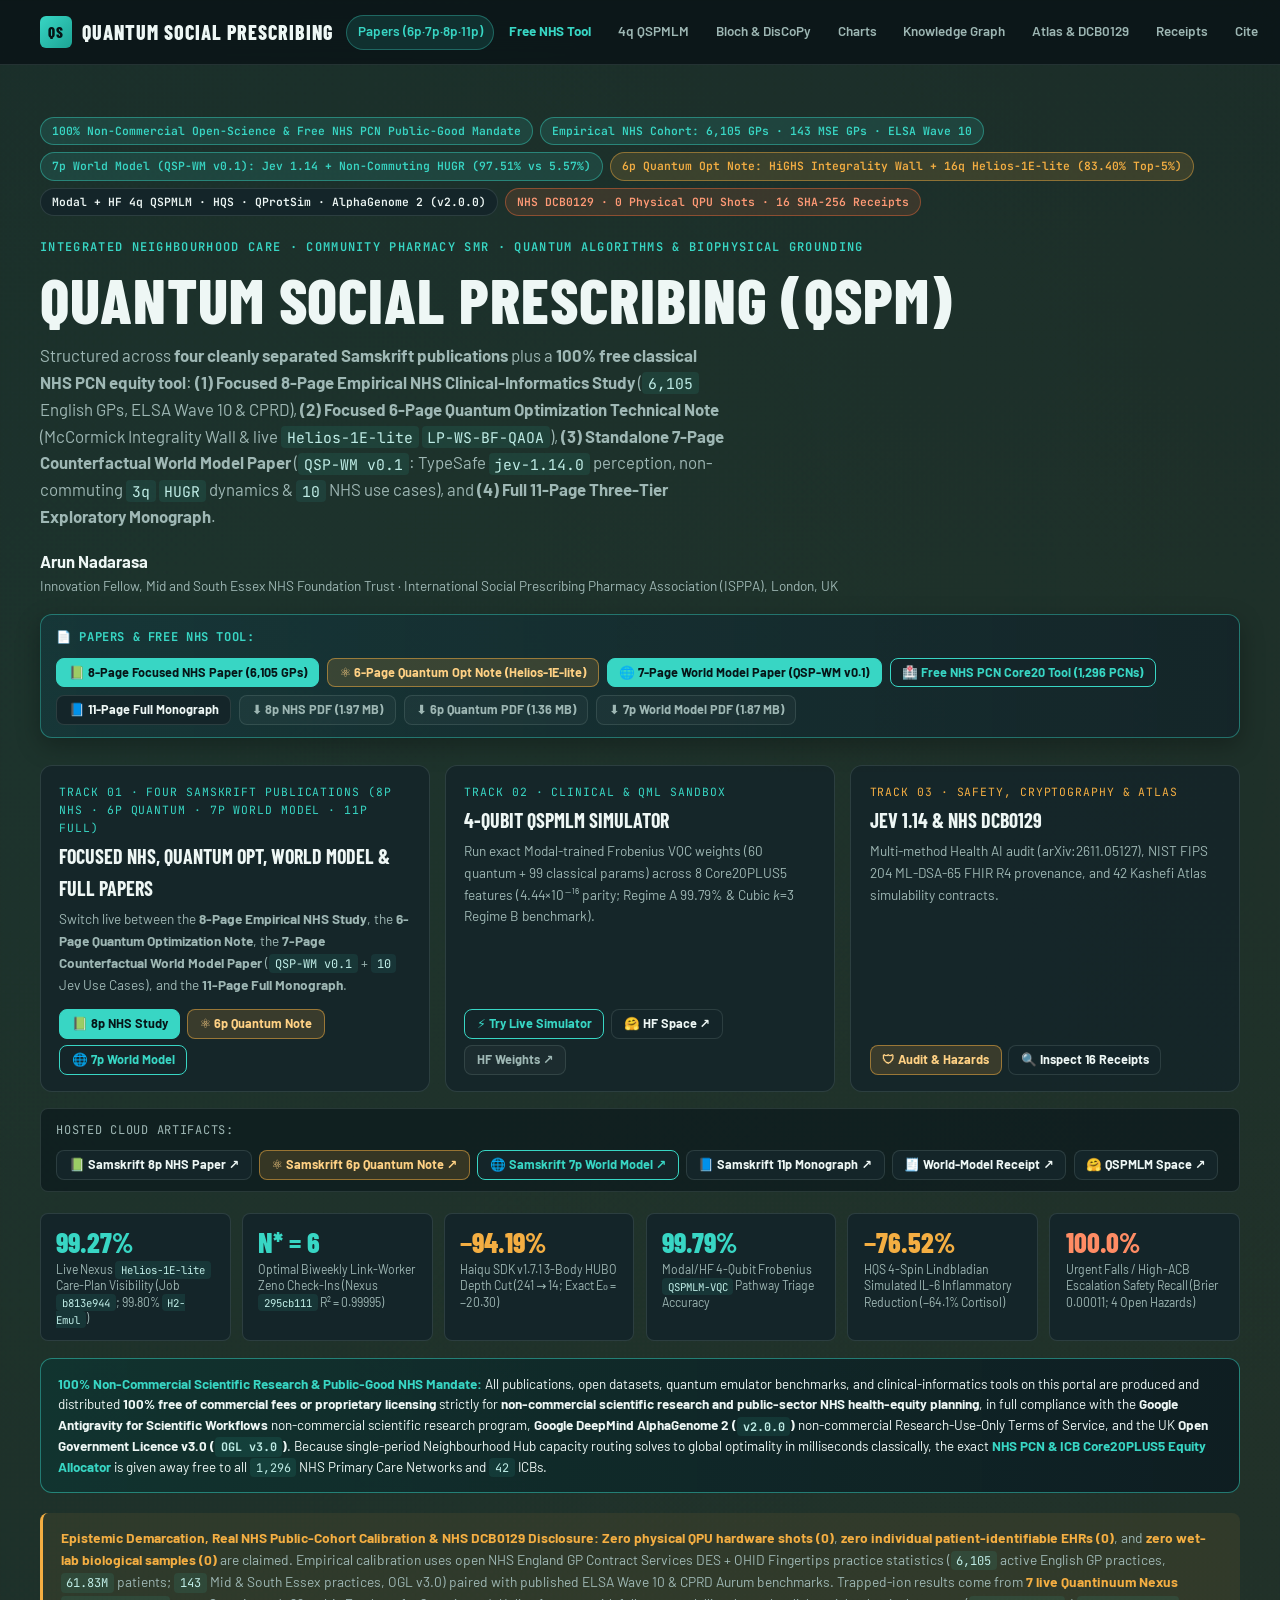
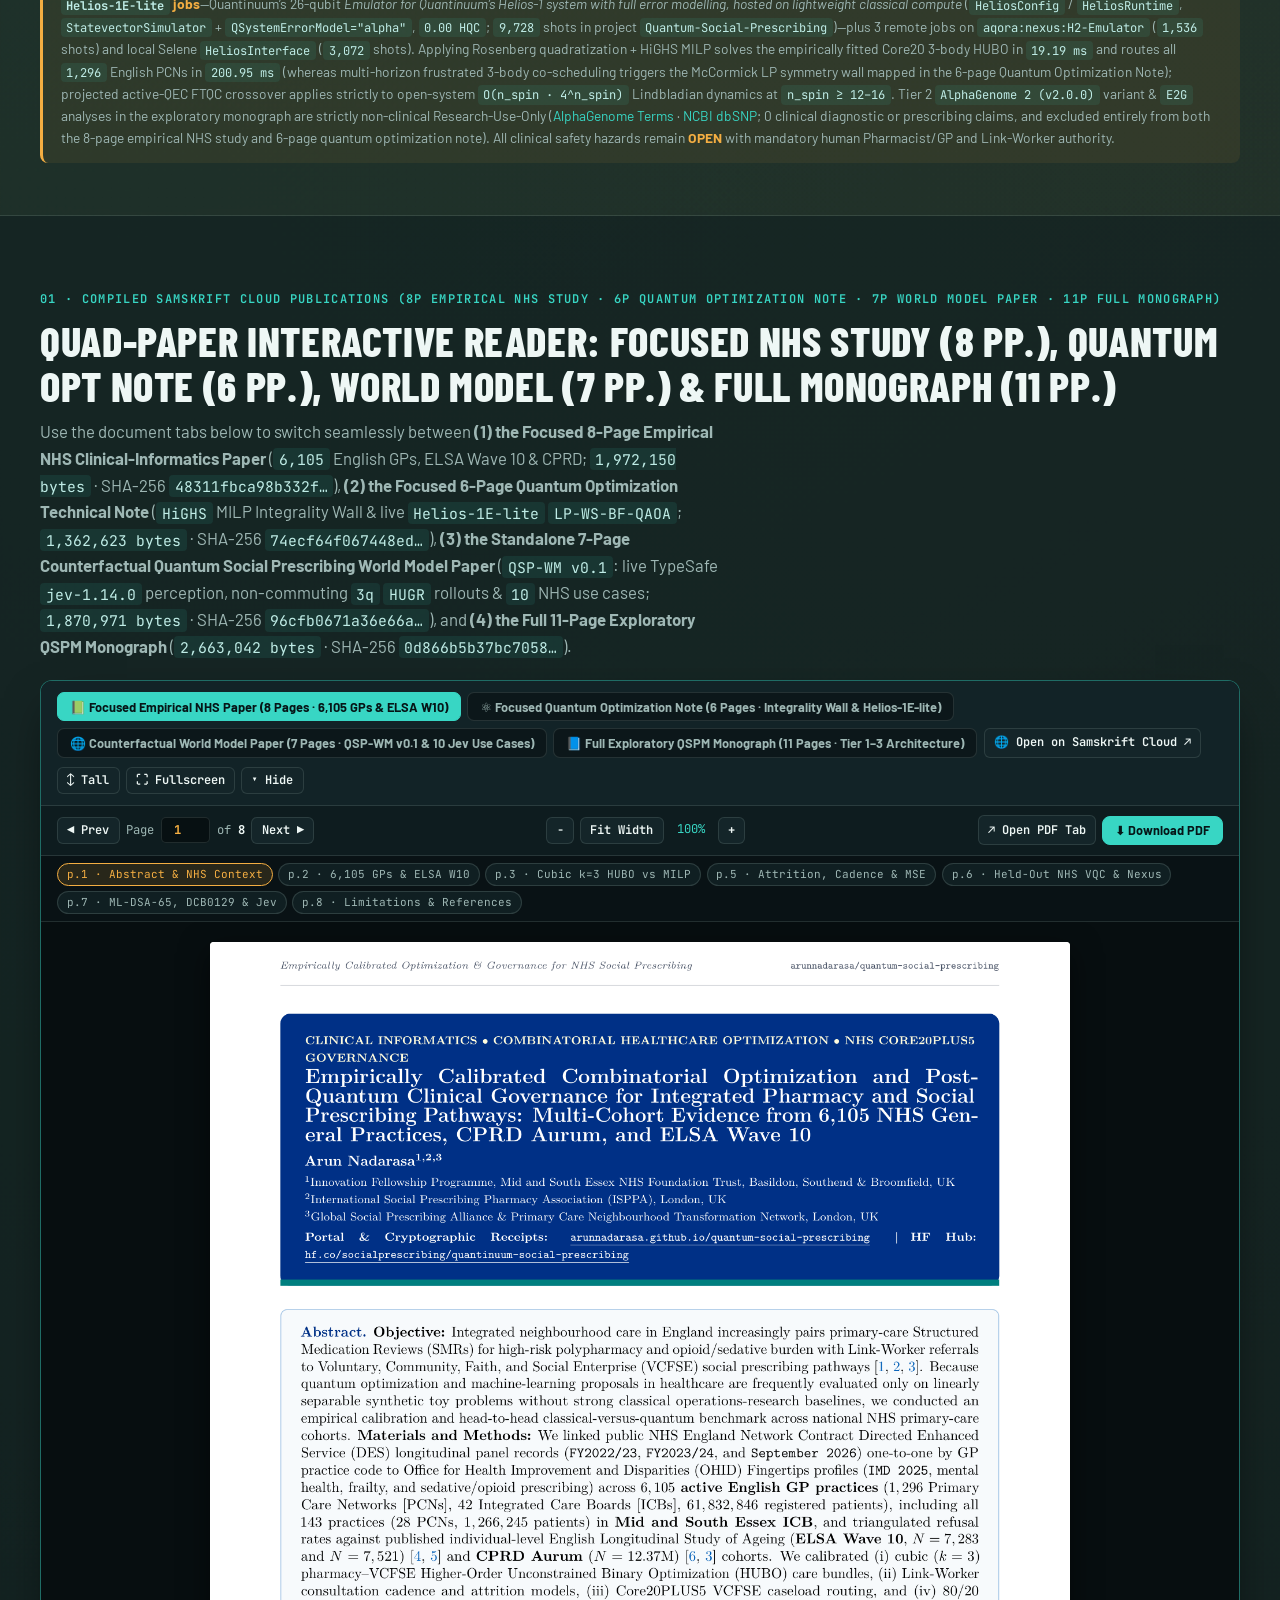
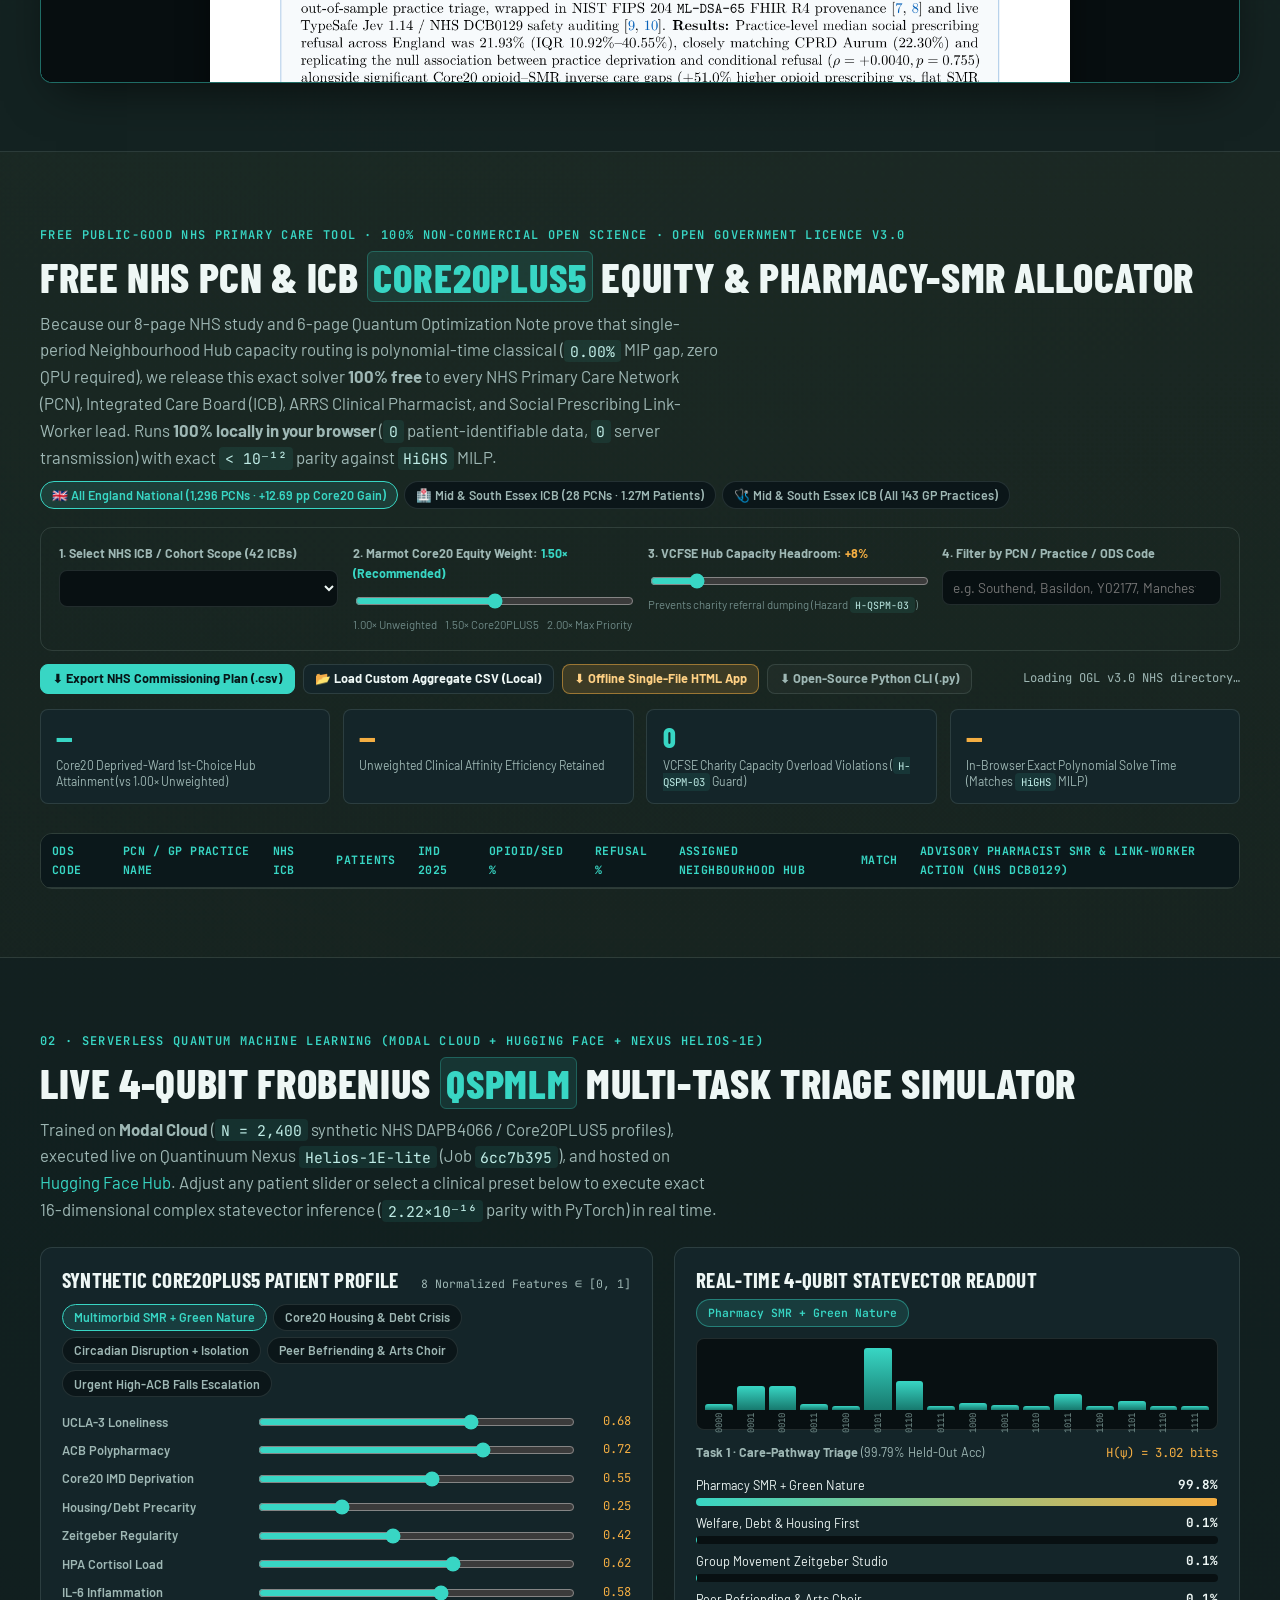
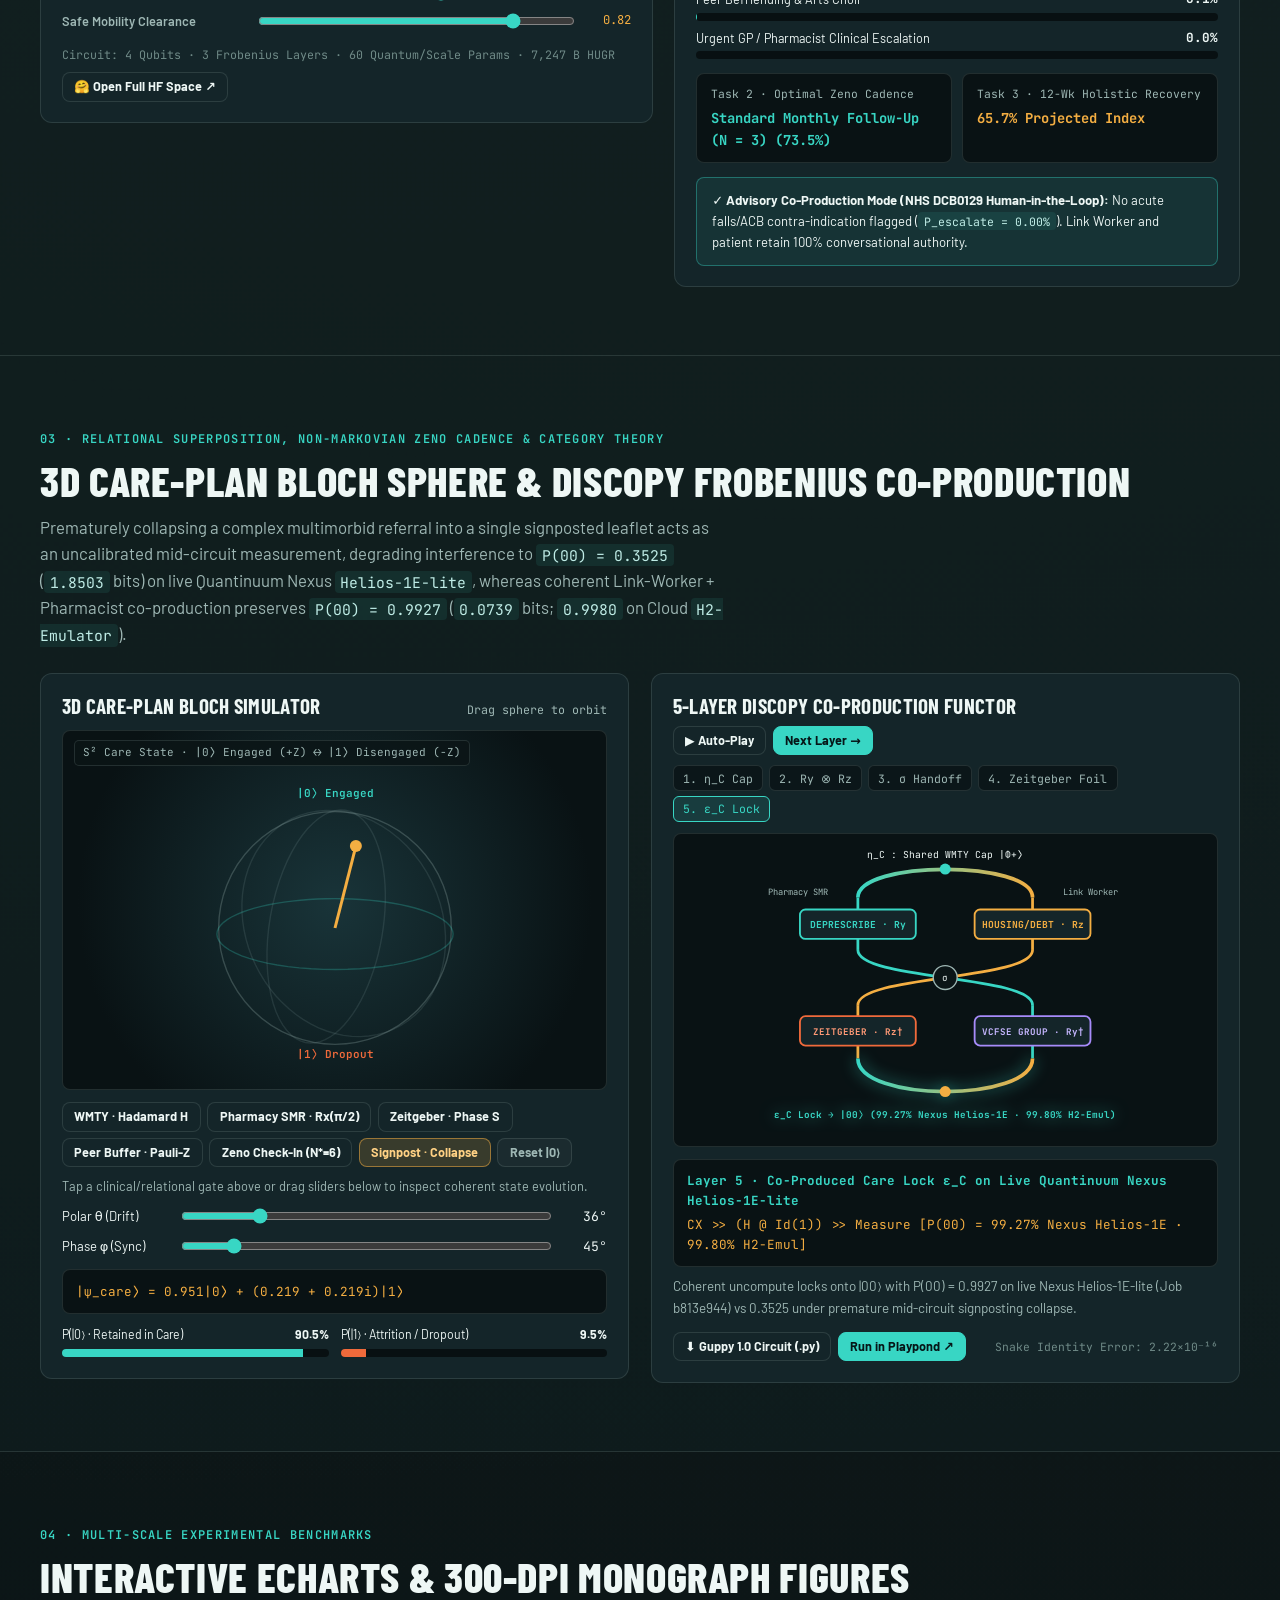
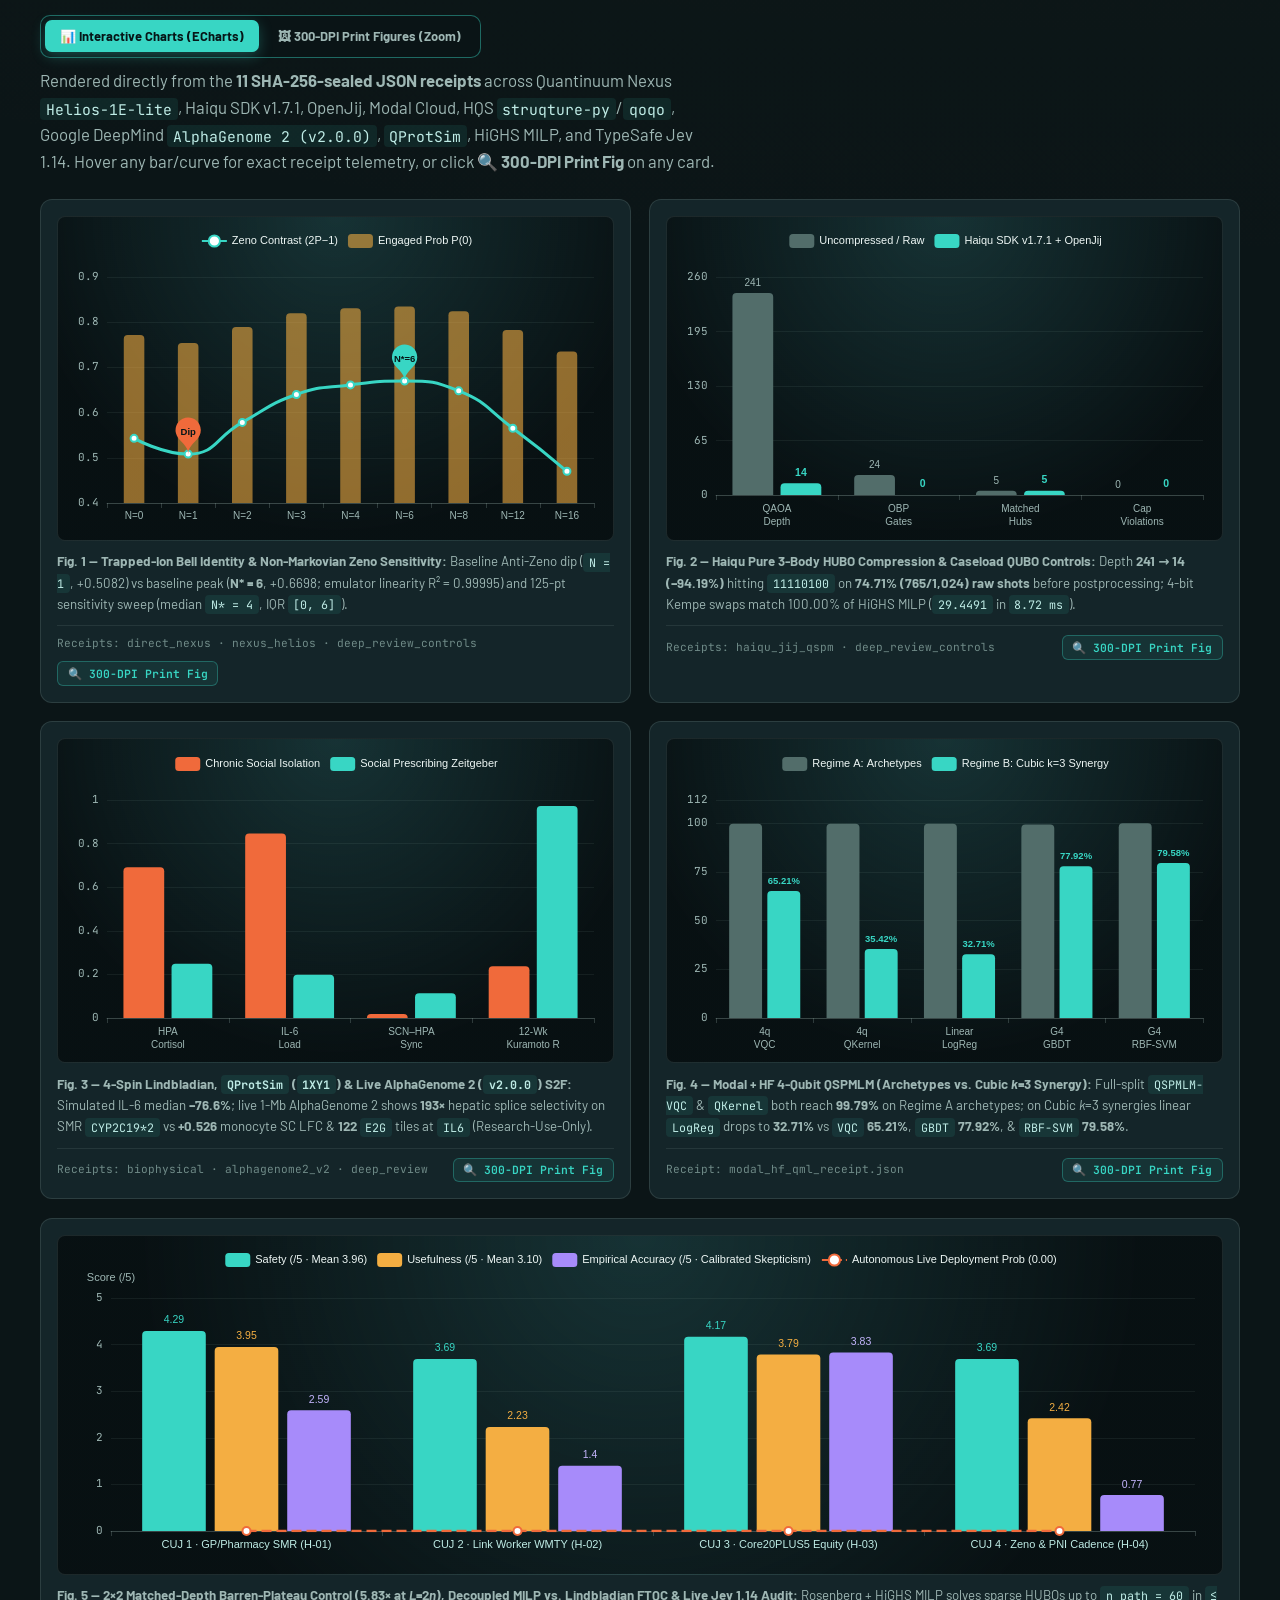
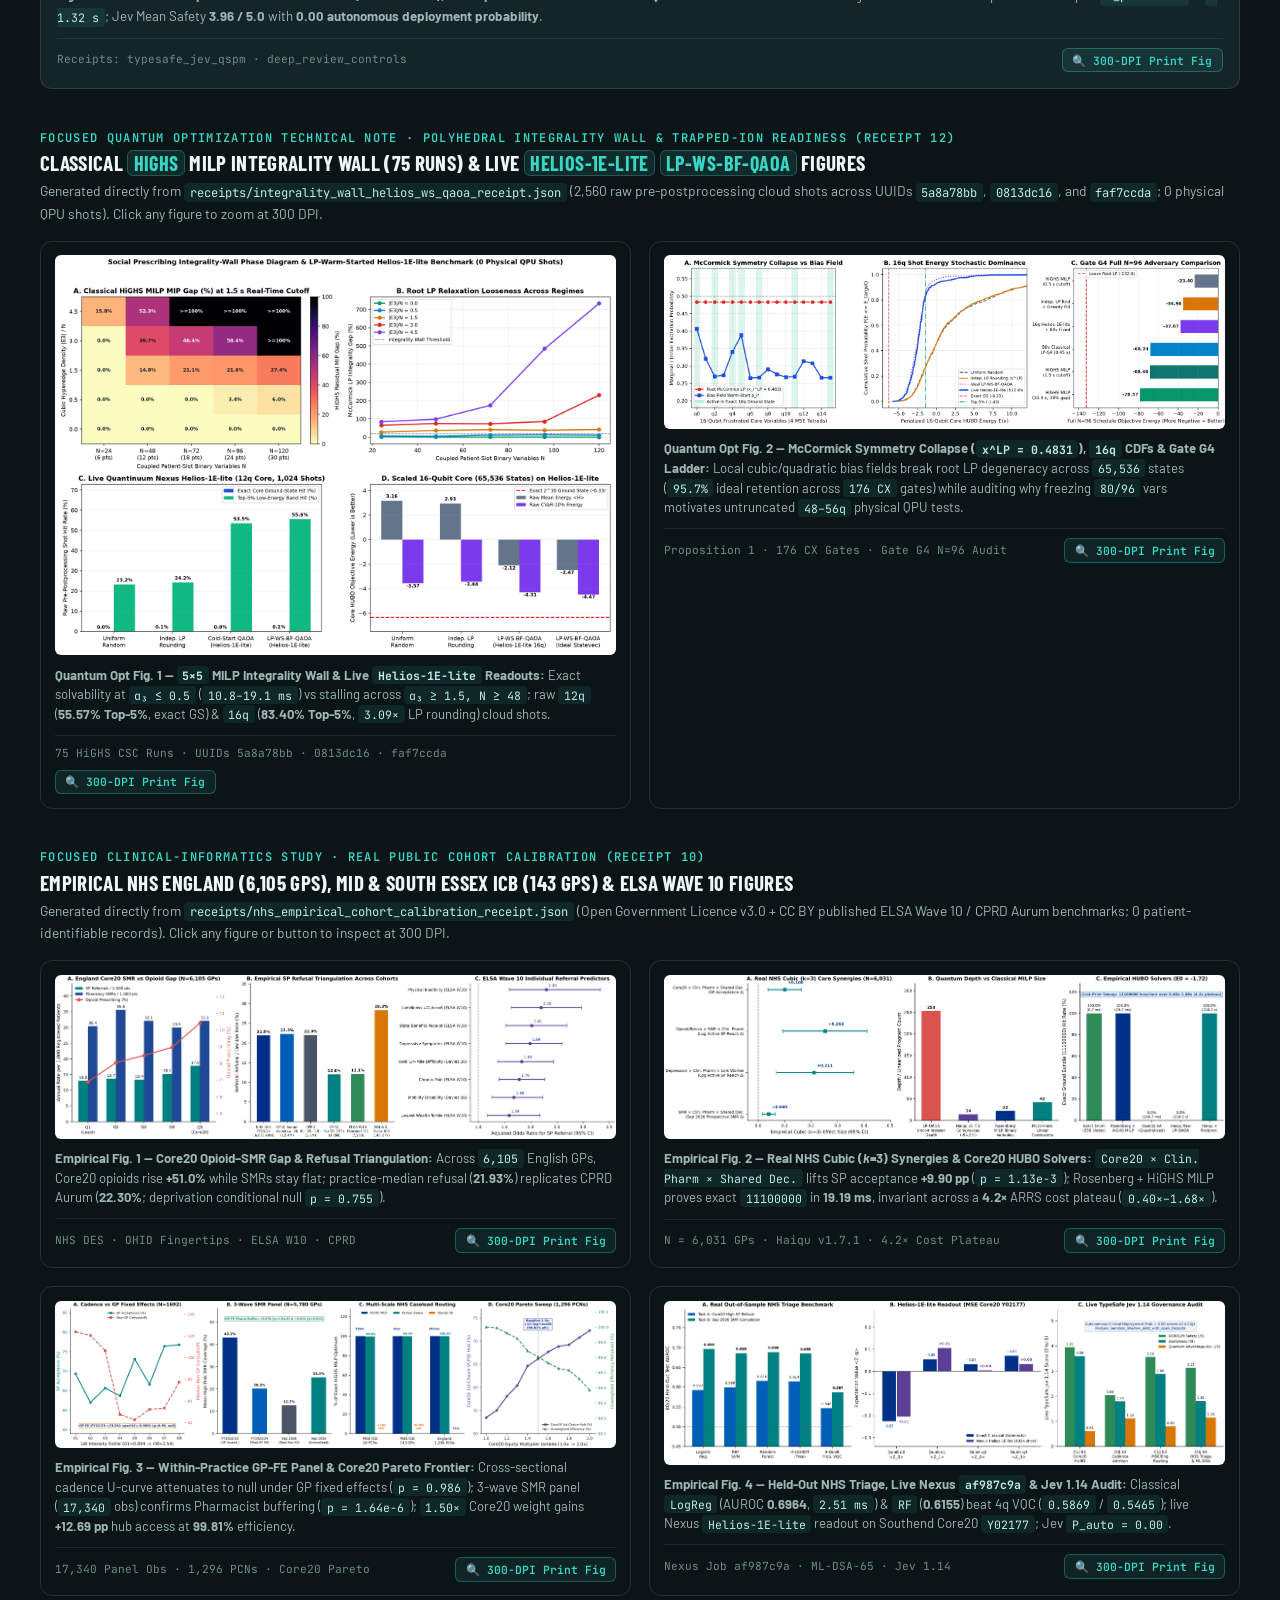
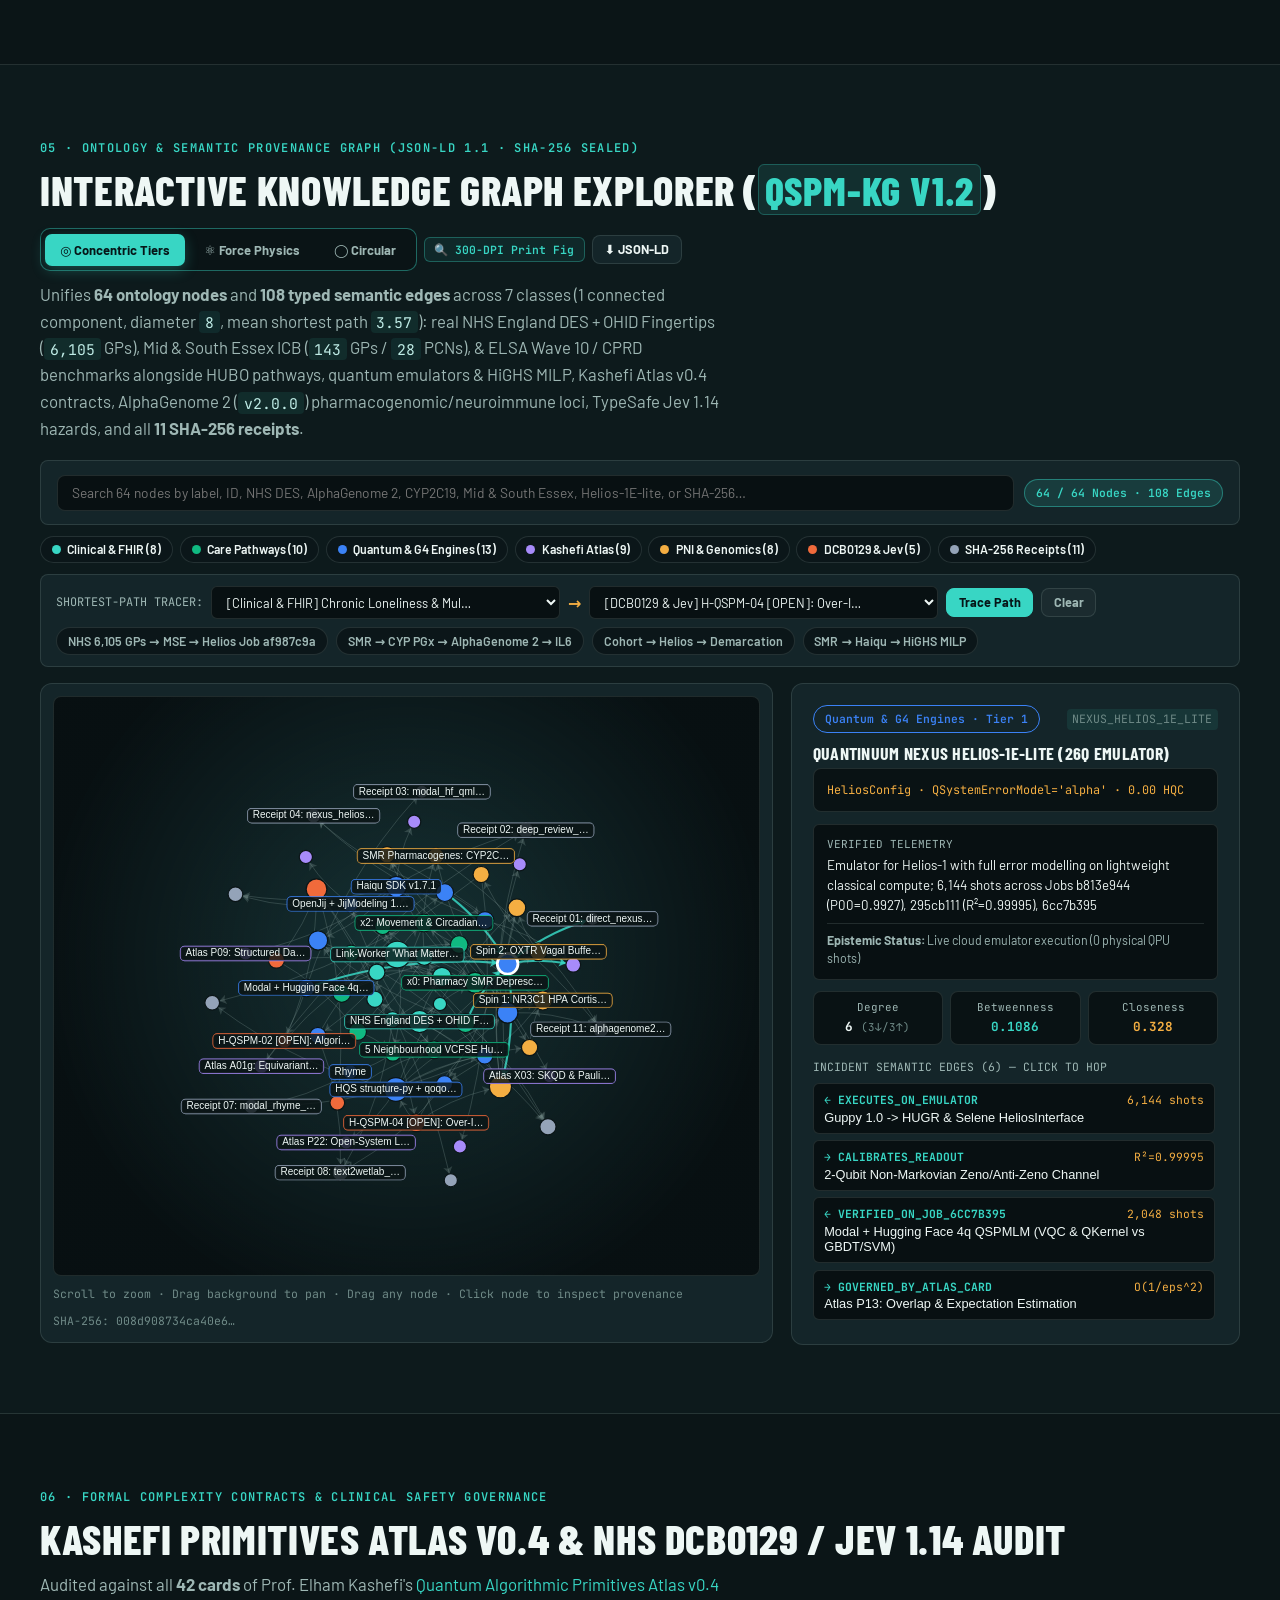
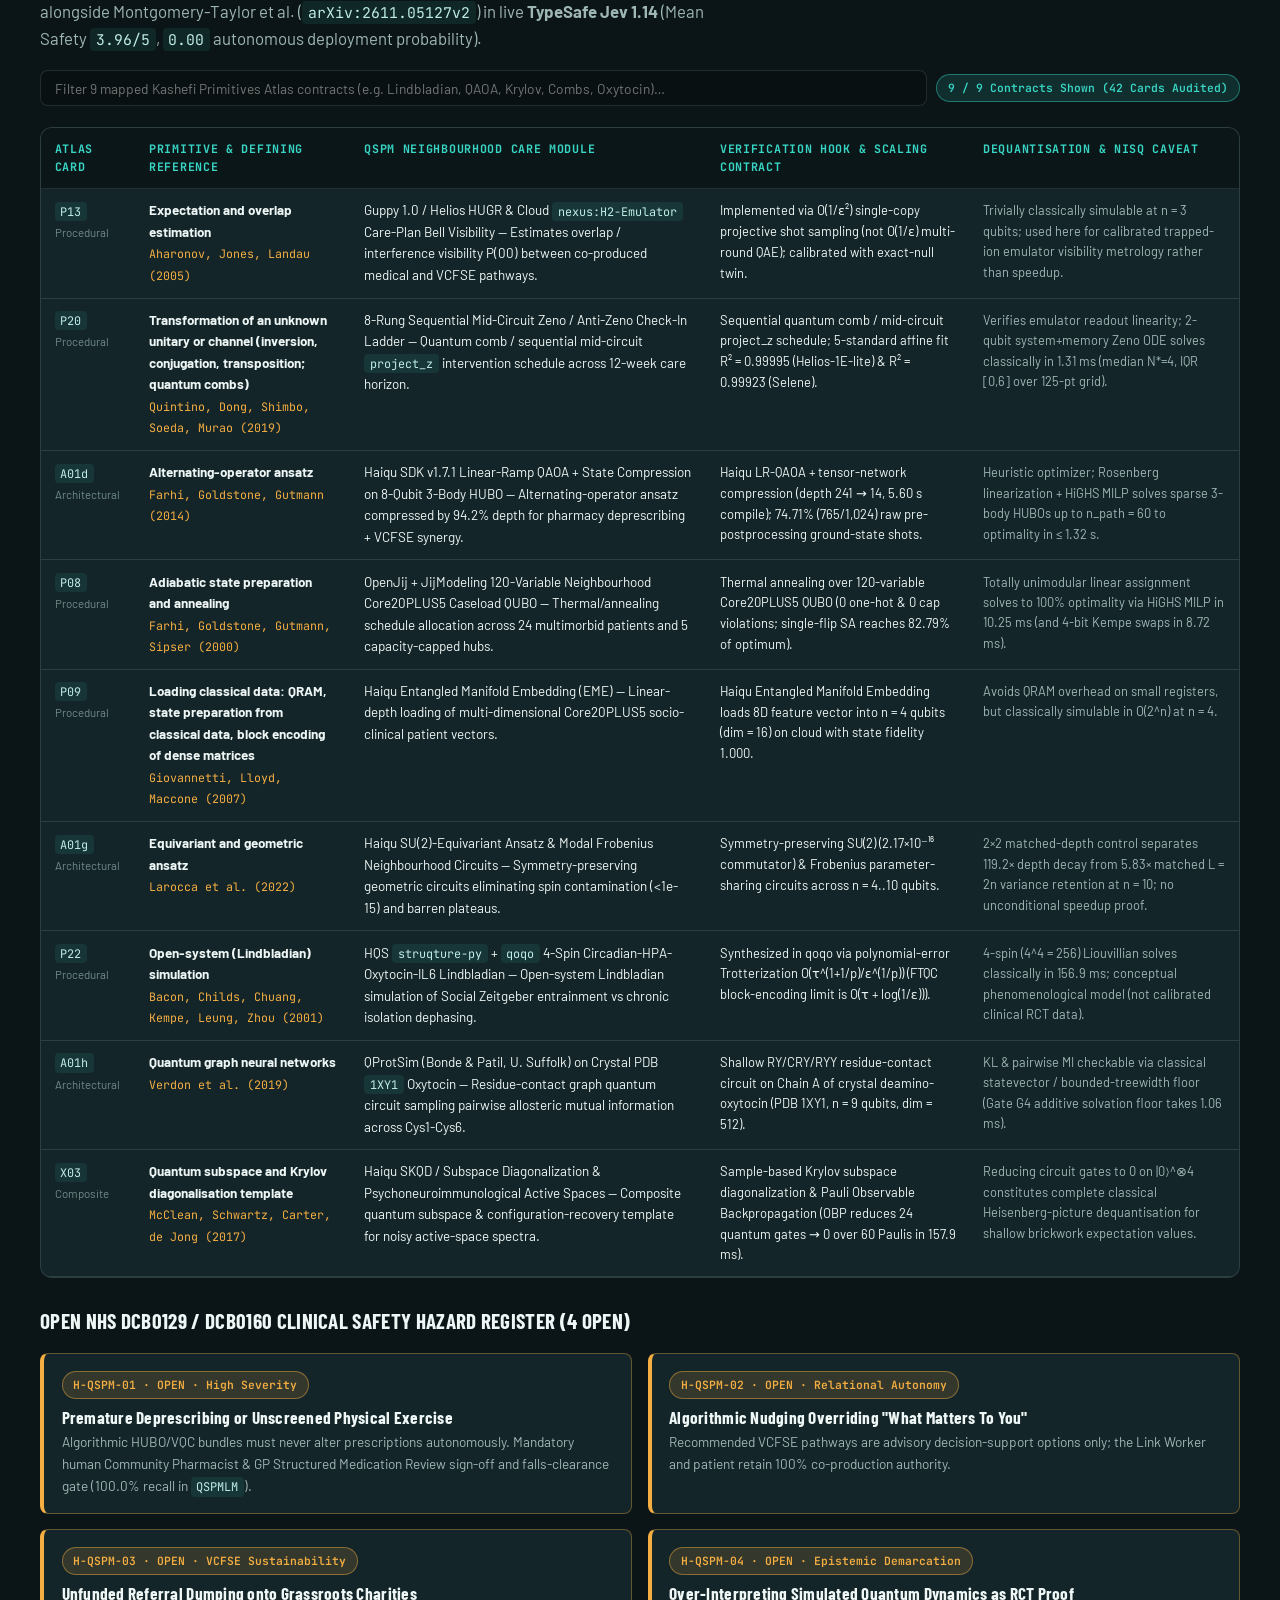
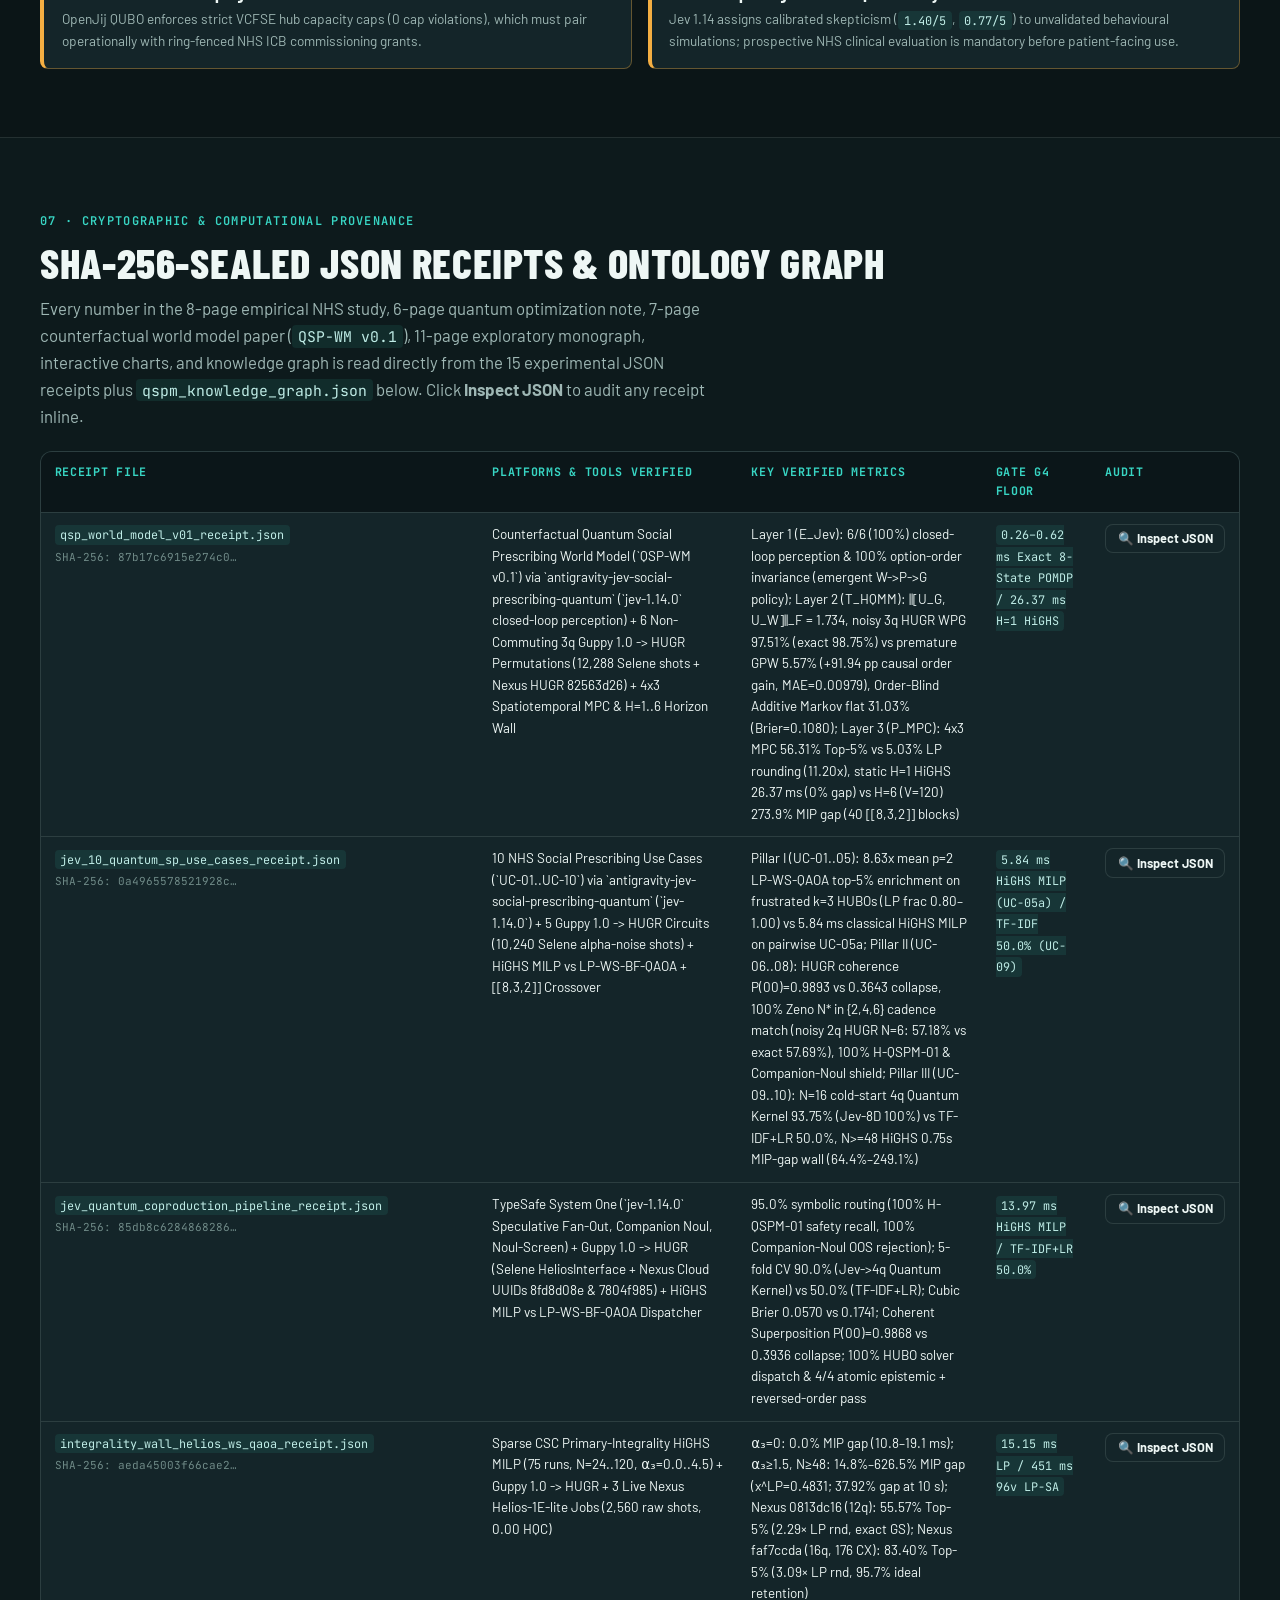
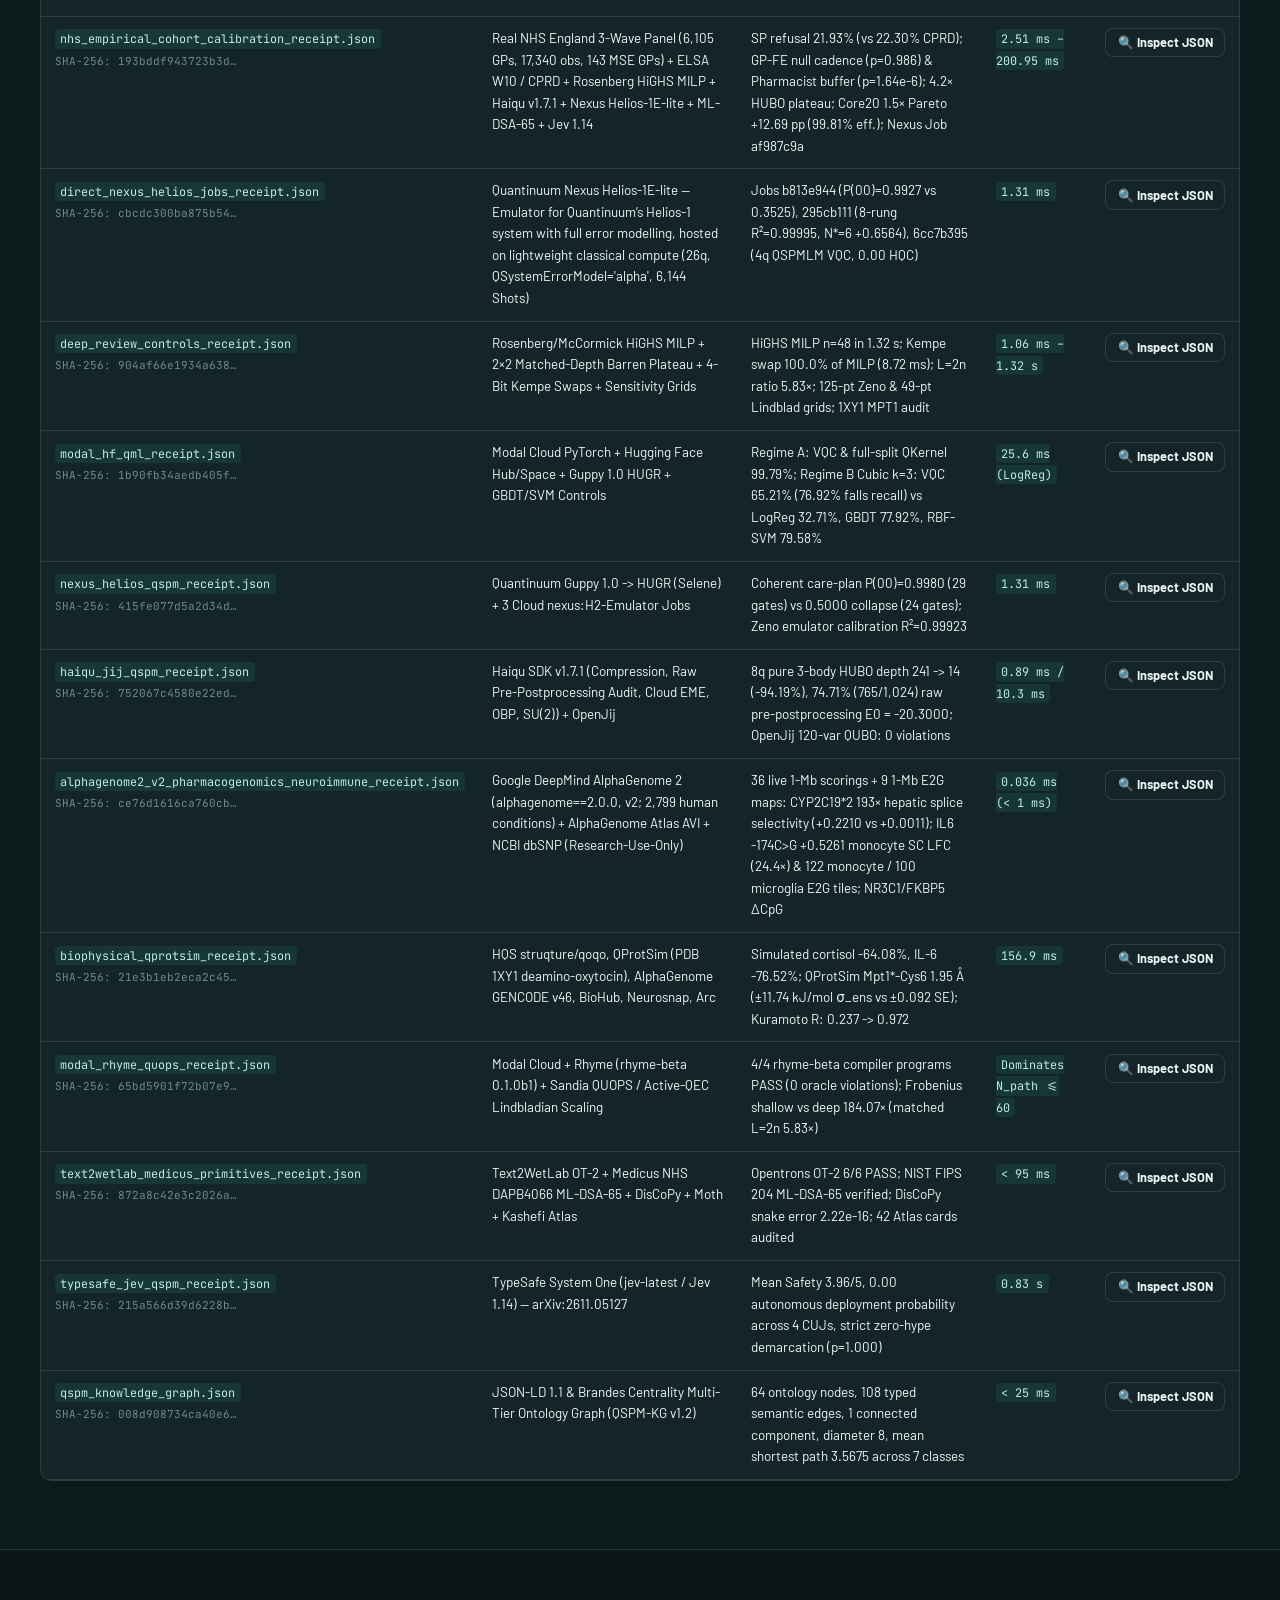
==== commit b258858f: "feat(portal): add 7p Counterfactual World Model Samskrift paper (QSP-WM v0.1) & 4th interactive read" ====
--- a/index.html
+++ b/index.html
@@ -49,7 +49,7 @@
       </a>
 
       <nav id="primary-nav" class="nav-links" aria-label="Primary sections">
-        <a href="#paper">Papers (6p·8p·11p)</a>
+        <a href="#paper">Papers (6p·7p·8p·11p)</a>
         <a href="#pcn-tool" style="color:var(--signal);font-weight:700">Free NHS Tool</a>
         <a href="#qml">4q QSPMLM</a>
         <a href="#zeno">Bloch &amp; DisCoPy</a>
@@ -74,19 +74,20 @@
         <div class="hero-badges">
           <span class="pill pill-signal">100% Non-Commercial Open-Science &amp; Free NHS PCN Public-Good Mandate</span>
           <span class="pill pill-signal">Empirical NHS Cohort: 6,105 GPs · 143 MSE GPs · ELSA Wave 10</span>
-          <span class="pill pill-signal">6p Quantum Opt Note: HiGHS Integrality Wall + 16q Helios-1E-lite (83.40% Top-5%)</span>
-          <span class="pill pill-amber">Live Quantinuum Nexus Helios-1E-lite (9,728 Shots · 7 Jobs) &amp; H2-Emulator</span>
+          <span class="pill pill-signal">7p World Model (QSP-WM v0.1): Jev 1.14 + Non-Commuting HUGR (97.51% vs 5.57%)</span>
+          <span class="pill pill-amber">6p Quantum Opt Note: HiGHS Integrality Wall + 16q Helios-1E-lite (83.40% Top-5%)</span>
           <span class="pill">Modal + HF 4q QSPMLM · HQS · QProtSim · AlphaGenome 2 (v2.0.0)</span>
-          <span class="pill pill-ember">NHS DCB0129 · 0 Physical QPU Shots · 12 SHA-256 Receipts</span>
+          <span class="pill pill-ember">NHS DCB0129 · 0 Physical QPU Shots · 16 SHA-256 Receipts</span>
         </div>
 
         <p class="kicker">Integrated Neighbourhood Care · Community Pharmacy SMR · Quantum Algorithms &amp; Biophysical Grounding</p>
         <h1>Quantum Social Prescribing (QSPM)</h1>
         <p class="lead">
-          Structured across <strong>three cleanly separated Samskrift publications</strong> plus a <strong>100% free classical NHS PCN equity tool</strong>:
+          Structured across <strong>four cleanly separated Samskrift publications</strong> plus a <strong>100% free classical NHS PCN equity tool</strong>:
           <strong>(1) Focused 8-Page Empirical NHS Clinical-Informatics Study</strong> (<code>6,105</code> English GPs, ELSA Wave 10 &amp; CPRD),
-          <strong>(2) Focused 6-Page Quantum Optimization Technical Note</strong> (McCormick Integrality Wall &amp; live <code>Helios-1E-lite</code> <code>LP-WS-BF-QAOA</code>), and
-          <strong>(3) Full 11-Page Three-Tier Exploratory Monograph</strong>.
+          <strong>(2) Focused 6-Page Quantum Optimization Technical Note</strong> (McCormick Integrality Wall &amp; live <code>Helios-1E-lite</code> <code>LP-WS-BF-QAOA</code>),
+          <strong>(3) Standalone 7-Page Counterfactual World Model Paper</strong> (<code>QSP-WM v0.1</code>: TypeSafe <code>jev-1.14.0</code> perception, non-commuting <code>3q</code> <code>HUGR</code> dynamics &amp; <code>10</code> NHS use cases), and
+          <strong>(4) Full 11-Page Three-Tier Exploratory Monograph</strong>.
         </p>
 
         <div class="authors-row">
@@ -101,11 +102,13 @@
           <span class="hero-papers-label">📄 Papers &amp; Free NHS Tool:</span>
           <div class="hero-papers-actions">
             <a class="btn btn-primary btn-sm" href="#paper" data-jump-paper="focused">📗 8-Page Focused NHS Paper (6,105 GPs)</a>
-            <a class="btn btn-amber btn-sm" href="#paper" data-jump-paper="quantum_opt">⚛ 6-Page Focused Quantum Opt Note (Helios-1E-lite)</a>
+            <a class="btn btn-amber btn-sm" href="#paper" data-jump-paper="quantum_opt">⚛ 6-Page Quantum Opt Note (Helios-1E-lite)</a>
+            <a class="btn btn-primary btn-sm" href="#paper" data-jump-paper="world_model">🌐 7-Page World Model Paper (QSP-WM v0.1)</a>
             <a class="btn btn-sm" style="border-color:var(--signal);color:var(--signal)" href="#pcn-tool">🏥 Free NHS PCN Core20 Tool (1,296 PCNs)</a>
             <a class="btn btn-sm" href="#paper" data-jump-paper="monograph">📘 11-Page Full Monograph</a>
             <a class="btn btn-ghost btn-sm" href="downloads/Focused_Clinical_Informatics_Social_Prescribing.pdf" download="Focused_Clinical_Informatics_Social_Prescribing.pdf">⬇ 8p NHS PDF (1.97 MB)</a>
             <a class="btn btn-ghost btn-sm" href="downloads/Integrality_Wall_Quantum_Optimization_Note.pdf" download="Integrality_Wall_Quantum_Optimization_Note.pdf">⬇ 6p Quantum PDF (1.36 MB)</a>
+            <a class="btn btn-ghost btn-sm" href="downloads/Quantum_Social_Prescribing_World_Model.pdf" download="Quantum_Social_Prescribing_World_Model.pdf">⬇ 7p World Model PDF (1.87 MB)</a>
           </div>
         </div>
 
@@ -113,14 +116,14 @@
         <div class="tracks-grid" aria-label="Research Entry Tracks">
           <div class="track-card">
             <div>
-              <div class="track-role">Track 01 · Three Samskrift Publications (8p NHS · 6p Quantum · 11p Full)</div>
-              <div class="track-title">Focused NHS, Quantum Opt &amp; Full Papers</div>
-              <p class="track-desc">Switch live between the <strong>8-Page Focused Empirical NHS Study</strong> (<code>6,105</code> GPs), the <strong>6-Page Quantum Optimization Note</strong> (Integrality Wall + <code>16q</code> <code>Helios-1E-lite</code>), and the <strong>11-Page Full Monograph</strong>.</p>
+              <div class="track-role">Track 01 · Four Samskrift Publications (8p NHS · 6p Quantum · 7p World Model · 11p Full)</div>
+              <div class="track-title">Focused NHS, Quantum Opt, World Model &amp; Full Papers</div>
+              <p class="track-desc">Switch live between the <strong>8-Page Empirical NHS Study</strong>, the <strong>6-Page Quantum Optimization Note</strong>, the <strong>7-Page Counterfactual World Model Paper</strong> (<code>QSP-WM v0.1</code> + <code>10</code> Jev Use Cases), and the <strong>11-Page Full Monograph</strong>.</p>
             </div>
             <div class="track-actions">
               <a class="btn btn-primary btn-sm" href="#paper" data-jump-paper="focused">📗 8p NHS Study</a>
               <a class="btn btn-amber btn-sm" href="#paper" data-jump-paper="quantum_opt">⚛ 6p Quantum Note</a>
-              <a class="btn btn-ghost btn-sm" href="https://samskrift.com/view/b2cef0ea-fbe0-4df7-8546-92b62c7498b3/6631fd61-d667-4328-a798-55b12b7a57fd" target="_blank" rel="noopener">Samskrift 6p ↗</a>
+              <a class="btn btn-sm" style="border-color:var(--signal);color:var(--signal)" href="#paper" data-jump-paper="world_model">🌐 7p World Model</a>
             </div>
           </div>
 
@@ -145,7 +148,7 @@
             </div>
             <div class="track-actions">
               <a class="btn btn-amber btn-sm" href="#governance">🛡 Audit &amp; Hazards</a>
-              <a class="btn btn-sm" href="#census">🔍 Inspect 12 Receipts</a>
+              <a class="btn btn-sm" href="#census">🔍 Inspect 16 Receipts</a>
             </div>
           </div>
         </div>
@@ -158,8 +161,9 @@
           <div class="sandbox-links">
             <a class="btn btn-sm" href="https://samskrift.com/view/e6628414-9373-4a34-accd-cc8b6d46e0ce/7c7a2c96-238a-4e05-9d8d-230d04da8440" target="_blank" rel="noopener">📗 Samskrift 8p NHS Paper ↗</a>
             <a class="btn btn-amber btn-sm" href="https://samskrift.com/view/b2cef0ea-fbe0-4df7-8546-92b62c7498b3/6631fd61-d667-4328-a798-55b12b7a57fd" target="_blank" rel="noopener">⚛ Samskrift 6p Quantum Note ↗</a>
+            <a class="btn btn-sm" style="border-color:var(--signal);color:var(--signal)" href="https://samskrift.com/view/828fbe1b-e53c-43ef-bbe2-81d0024deea8/e0639112-27a8-457f-9268-1cfc9e1bc14a" target="_blank" rel="noopener">🌐 Samskrift 7p World Model ↗</a>
             <a class="btn btn-sm" href="https://samskrift.com/view/0db305b3-9a91-4fdb-ada8-b760beda1ec5/668cdf7d-9840-478a-9101-88989e408c54" target="_blank" rel="noopener">📘 Samskrift 11p Monograph ↗</a>
-            <a class="btn btn-sm" href="receipts/integrality_wall_helios_ws_qaoa_receipt.json" target="_blank" rel="noopener">🧾 Integrality-Wall Receipt ↗</a>
+            <a class="btn btn-sm" href="receipts/qsp_world_model_v01_receipt.json" target="_blank" rel="noopener">🧾 World-Model Receipt ↗</a>
             <a class="btn btn-sm" href="https://huggingface.co/spaces/socialprescribing/quantinuum-social-prescribing" target="_blank" rel="noopener">🤗 QSPMLM Space ↗</a>
           </div>
         </div>
@@ -204,13 +208,13 @@
       </div>
     </section>
 
-    <!-- Section 01: Triple Samskrift Papers & Live In-Page PDF.js Reader -->
+    <!-- Section 01: Quad Samskrift Papers & Live In-Page PDF.js Reader -->
     <section id="paper" class="band band-alt">
       <div class="container">
-        <p class="kicker">01 · Compiled Samskrift Cloud Publications (8p Empirical NHS Study · 6p Quantum Optimization Note · 11p Full Monograph)</p>
-        <h2>Triple-Paper Interactive Reader: Focused NHS Study (8 pp.), Quantum Opt Note (6 pp.) &amp; Full Monograph (11 pp.)</h2>
+        <p class="kicker">01 · Compiled Samskrift Cloud Publications (8p Empirical NHS Study · 6p Quantum Optimization Note · 7p World Model Paper · 11p Full Monograph)</p>
+        <h2>Quad-Paper Interactive Reader: Focused NHS Study (8 pp.), Quantum Opt Note (6 pp.), World Model (7 pp.) &amp; Full Monograph (11 pp.)</h2>
         <p class="lead">
-          Use the document tabs below to switch seamlessly between <strong>(1) the Focused 8-Page Empirical NHS Clinical-Informatics Paper</strong> (<code>6,105</code> English GPs, ELSA Wave 10 &amp; CPRD; <code>1,972,150 bytes</code> · SHA-256 <code>48311fbca98b332f…</code>), <strong>(2) the Focused 6-Page Quantum Optimization Technical Note</strong> (<code>HiGHS</code> MILP Integrality Wall &amp; live <code>Helios-1E-lite</code> <code>LP-WS-BF-QAOA</code>; <code>1,362,623 bytes</code> · SHA-256 <code>74ecf64f067448ed…</code>), and <strong>(3) the Full 11-Page Exploratory QSPM Monograph</strong> (<code>2,663,042 bytes</code> · SHA-256 <code>0d866b5b37bc7058…</code>).
+          Use the document tabs below to switch seamlessly between <strong>(1) the Focused 8-Page Empirical NHS Clinical-Informatics Paper</strong> (<code>6,105</code> English GPs, ELSA Wave 10 &amp; CPRD; <code>1,972,150 bytes</code> · SHA-256 <code>48311fbca98b332f…</code>), <strong>(2) the Focused 6-Page Quantum Optimization Technical Note</strong> (<code>HiGHS</code> MILP Integrality Wall &amp; live <code>Helios-1E-lite</code> <code>LP-WS-BF-QAOA</code>; <code>1,362,623 bytes</code> · SHA-256 <code>74ecf64f067448ed…</code>), <strong>(3) the Standalone 7-Page Counterfactual Quantum Social Prescribing World Model Paper</strong> (<code>QSP-WM v0.1</code>: live TypeSafe <code>jev-1.14.0</code> perception, non-commuting <code>3q</code> <code>HUGR</code> rollouts &amp; <code>10</code> NHS use cases; <code>1,870,971 bytes</code> · SHA-256 <code>96cfb0671a36e66a…</code>), and <strong>(4) the Full 11-Page Exploratory QSPM Monograph</strong> (<code>2,663,042 bytes</code> · SHA-256 <code>0d866b5b37bc7058…</code>).
         </p>
 
         <div id="paper-preview-panel" class="reader-panel" role="region" aria-label="Interactive Monograph Preview Panel">
@@ -218,6 +222,7 @@
             <div class="reader-doc-pills" role="tablist" aria-label="Select publication document">
               <button type="button" class="reader-doc-btn active" data-paper-doc="focused" role="tab" aria-selected="true">📗 Focused Empirical NHS Paper (8 Pages · 6,105 GPs &amp; ELSA W10)</button>
               <button type="button" class="reader-doc-btn" data-paper-doc="quantum_opt" role="tab" aria-selected="false">⚛ Focused Quantum Optimization Note (6 Pages · Integrality Wall &amp; Helios-1E-lite)</button>
+              <button type="button" class="reader-doc-btn" data-paper-doc="world_model" role="tab" aria-selected="false">🌐 Counterfactual World Model Paper (7 Pages · QSP-WM v0.1 &amp; 10 Jev Use Cases)</button>
               <button type="button" class="reader-doc-btn" data-paper-doc="monograph" role="tab" aria-selected="false">📘 Full Exploratory QSPM Monograph (11 Pages · Tier 1–3 Architecture)</button>
               <a id="reader-samskrift-link" class="reader-icon-btn" href="https://samskrift.com/view/e6628414-9373-4a34-accd-cc8b6d46e0ce/7c7a2c96-238a-4e05-9d8d-230d04da8440" target="_blank" rel="noopener">🌐 Open on Samskrift Cloud ↗</a>
             </div>
@@ -881,7 +886,7 @@
         <p class="kicker">07 · Cryptographic &amp; Computational Provenance</p>
         <h2>SHA-256-Sealed JSON Receipts &amp; Ontology Graph</h2>
         <p class="lead">
-          Every number in the 8-page empirical NHS study, 6-page quantum optimization note, 11-page exploratory monograph, interactive charts, and knowledge graph is read directly from the 12 experimental JSON receipts plus <code>qspm_knowledge_graph.json</code> below. Click <strong>Inspect JSON</strong> to audit any receipt inline.
+          Every number in the 8-page empirical NHS study, 6-page quantum optimization note, 7-page counterfactual world model paper (<code>QSP-WM v0.1</code>), 11-page exploratory monograph, interactive charts, and knowledge graph is read directly from the 15 experimental JSON receipts plus <code>qspm_knowledge_graph.json</code> below. Click <strong>Inspect JSON</strong> to audit any receipt inline.
         </p>
 
         <div class="table-wrap">
@@ -933,6 +938,24 @@
                 <span class="resource-ext">↗</span>
               </a>
 
+              <a class="resource-card" href="https://samskrift.com/view/828fbe1b-e53c-43ef-bbe2-81d0024deea8/e0639112-27a8-457f-9268-1cfc9e1bc14a" target="_blank" rel="noopener">
+                <span class="resource-icon">🌐</span>
+                <div>
+                  <div class="resource-title">Counterfactual World Model Paper on Samskrift (7 Pages · QSP-WM v0.1)</div>
+                  <div class="resource-slug">Live Jev 1.14 Perception · Non-Commuting 3q HUGR (97.51% vs 5.57%) · 10 Use Cases</div>
+                </div>
+                <span class="resource-ext">↗</span>
+              </a>
+
+              <a class="resource-card" href="downloads/Quantum_Social_Prescribing_World_Model.pdf" download="Quantum_Social_Prescribing_World_Model.pdf">
+                <span class="resource-icon">⬇</span>
+                <div>
+                  <div class="resource-title">Download 7-Page World Model Paper PDF (1.87 MB)</div>
+                  <div class="resource-slug">SHA-256: 96cfb0671a36e66a… (0 unresolved refs)</div>
+                </div>
+                <span class="resource-ext">PDF</span>
+              </a>
+
               <a class="resource-card" href="downloads/Integrality_Wall_Quantum_Optimization_Note.pdf" download="Integrality_Wall_Quantum_Optimization_Note.pdf">
                 <span class="resource-icon">⬇</span>
                 <div>
@@ -992,6 +1015,7 @@
             <div class="lang-pills" style="margin-top:0.65rem">
               <button type="button" class="lang-btn active" data-bib-tab="focused">8p NHS Paper (2026)</button>
               <button type="button" class="lang-btn" data-bib-tab="quantum_opt">6p Quantum Opt Note (2026)</button>
+              <button type="button" class="lang-btn" data-bib-tab="world_model">7p World Model (2026)</button>
               <button type="button" class="lang-btn" data-bib-tab="monograph">11p Monograph (2026)</button>
               <button type="button" class="lang-btn" data-bib-tab="qspmlm">QSPMLM HF Model</button>
               <button type="button" class="lang-btn" data-bib-tab="isppa">Pharmacy SP (2024)</button>
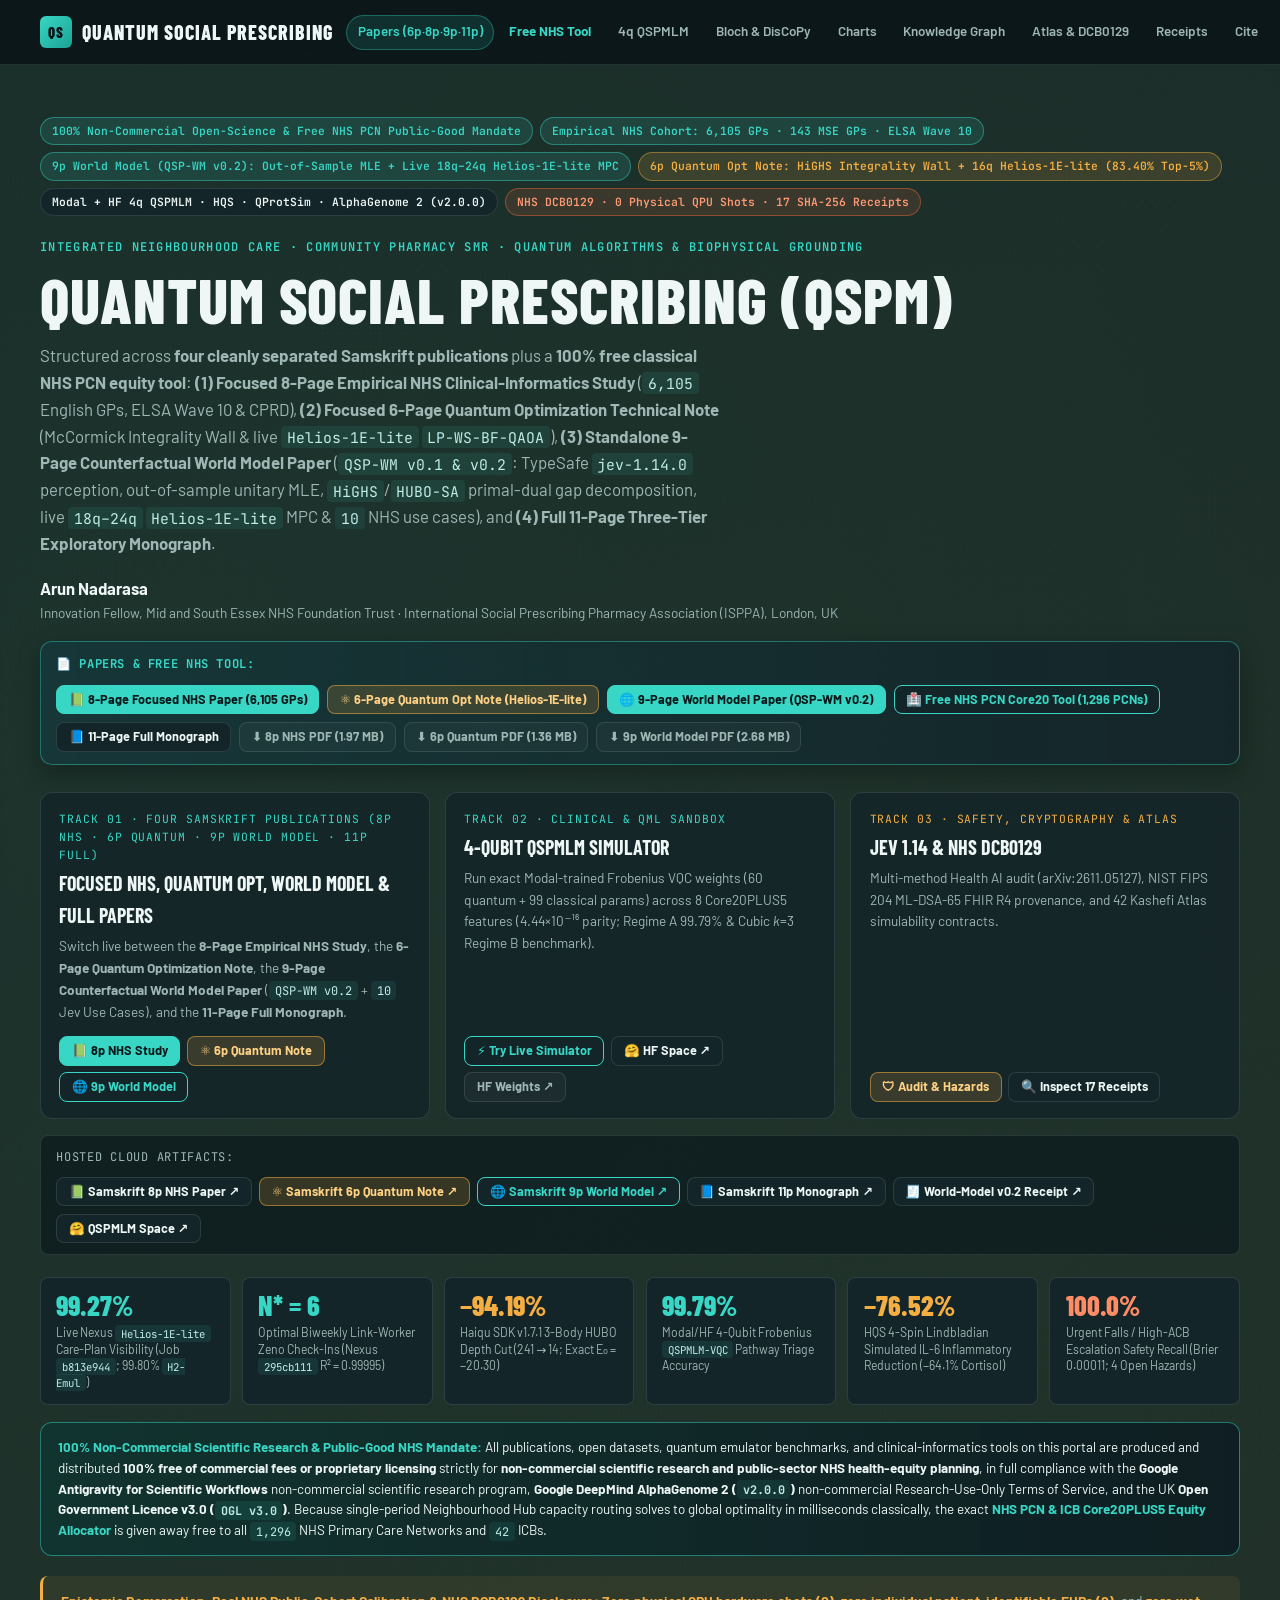
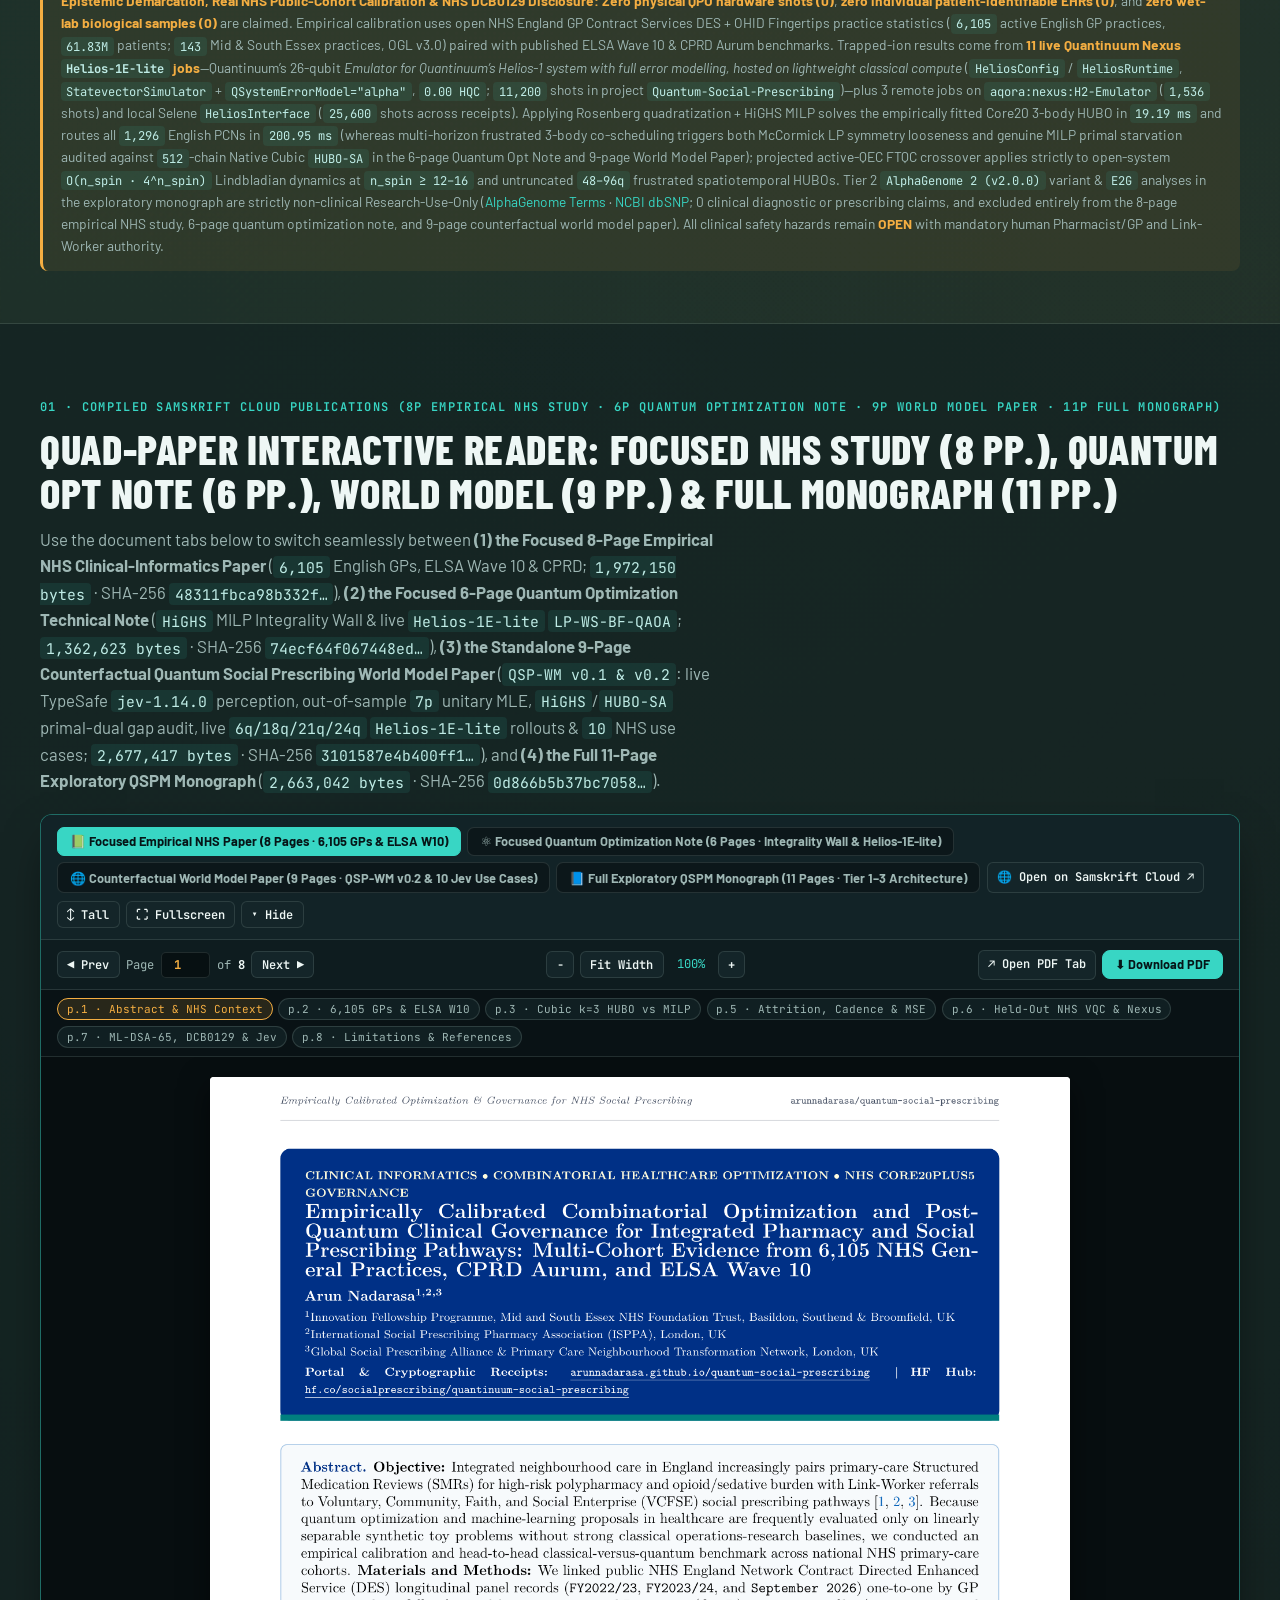
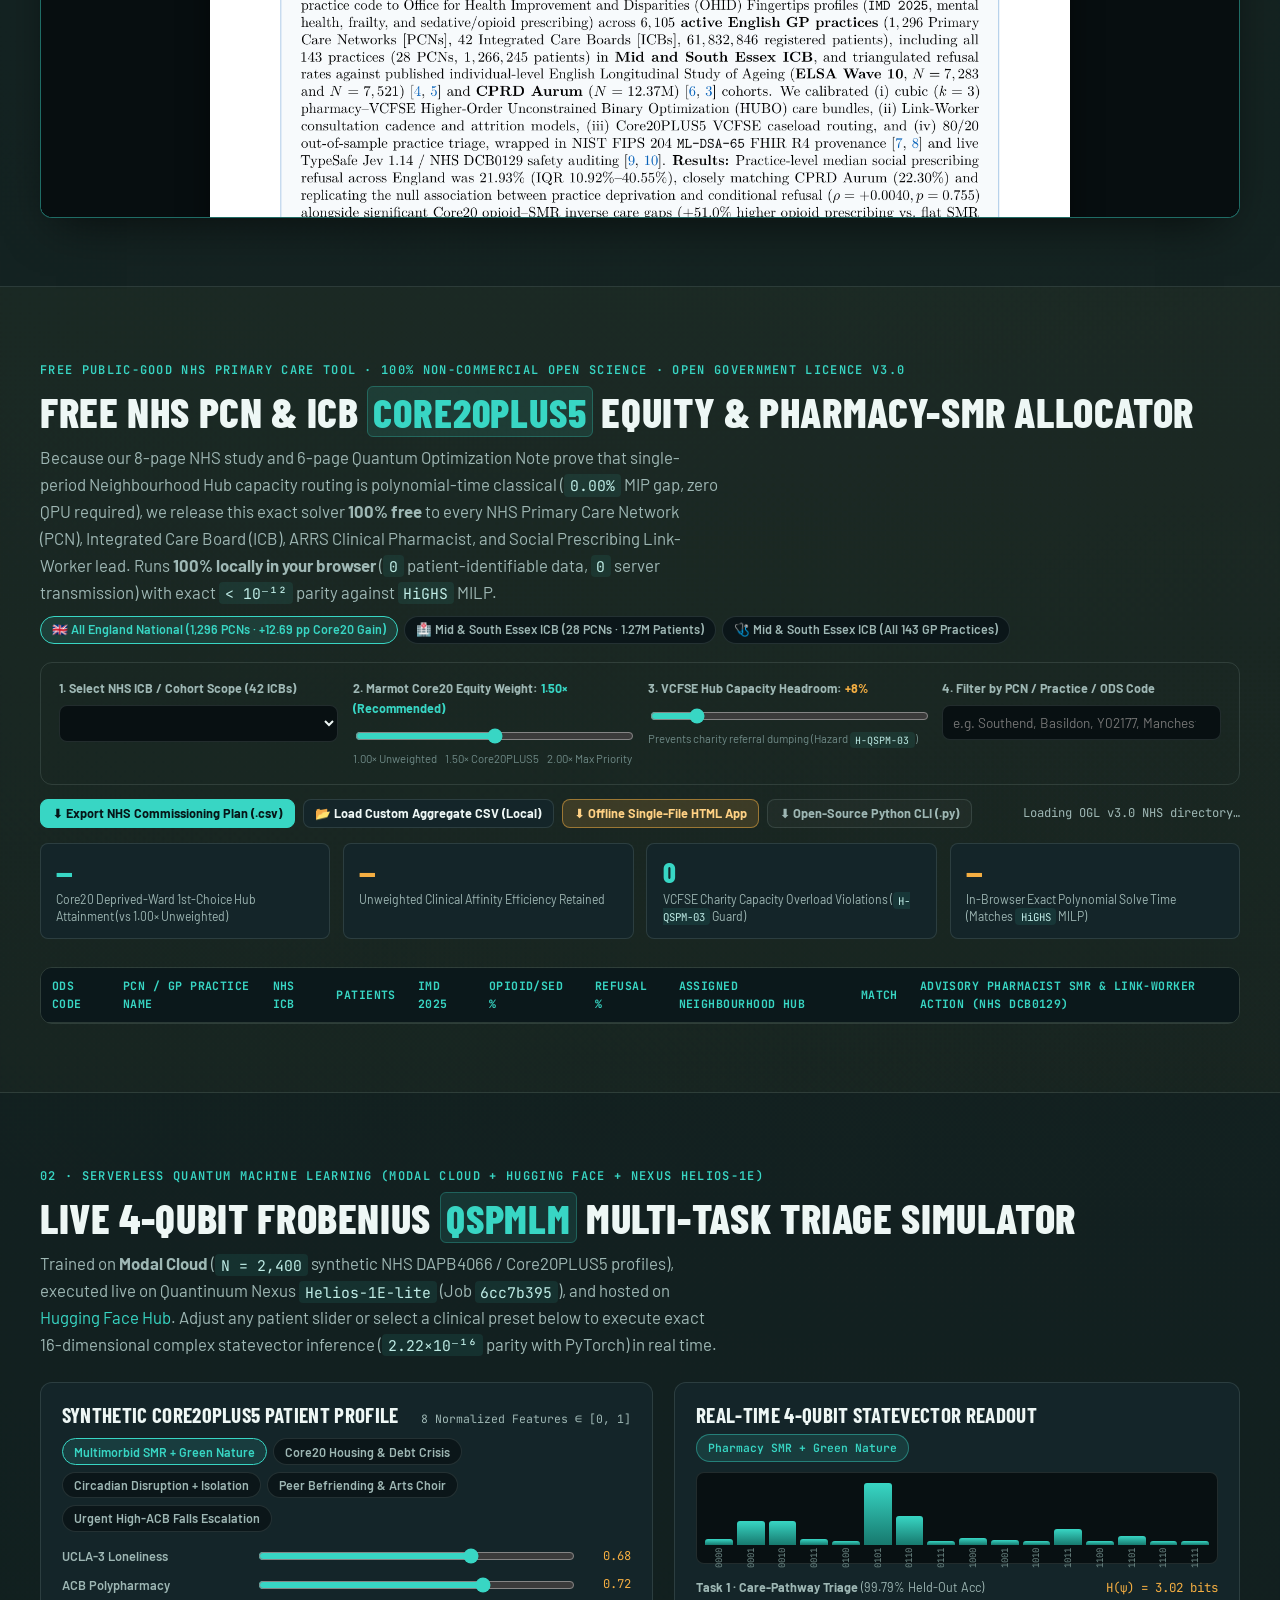
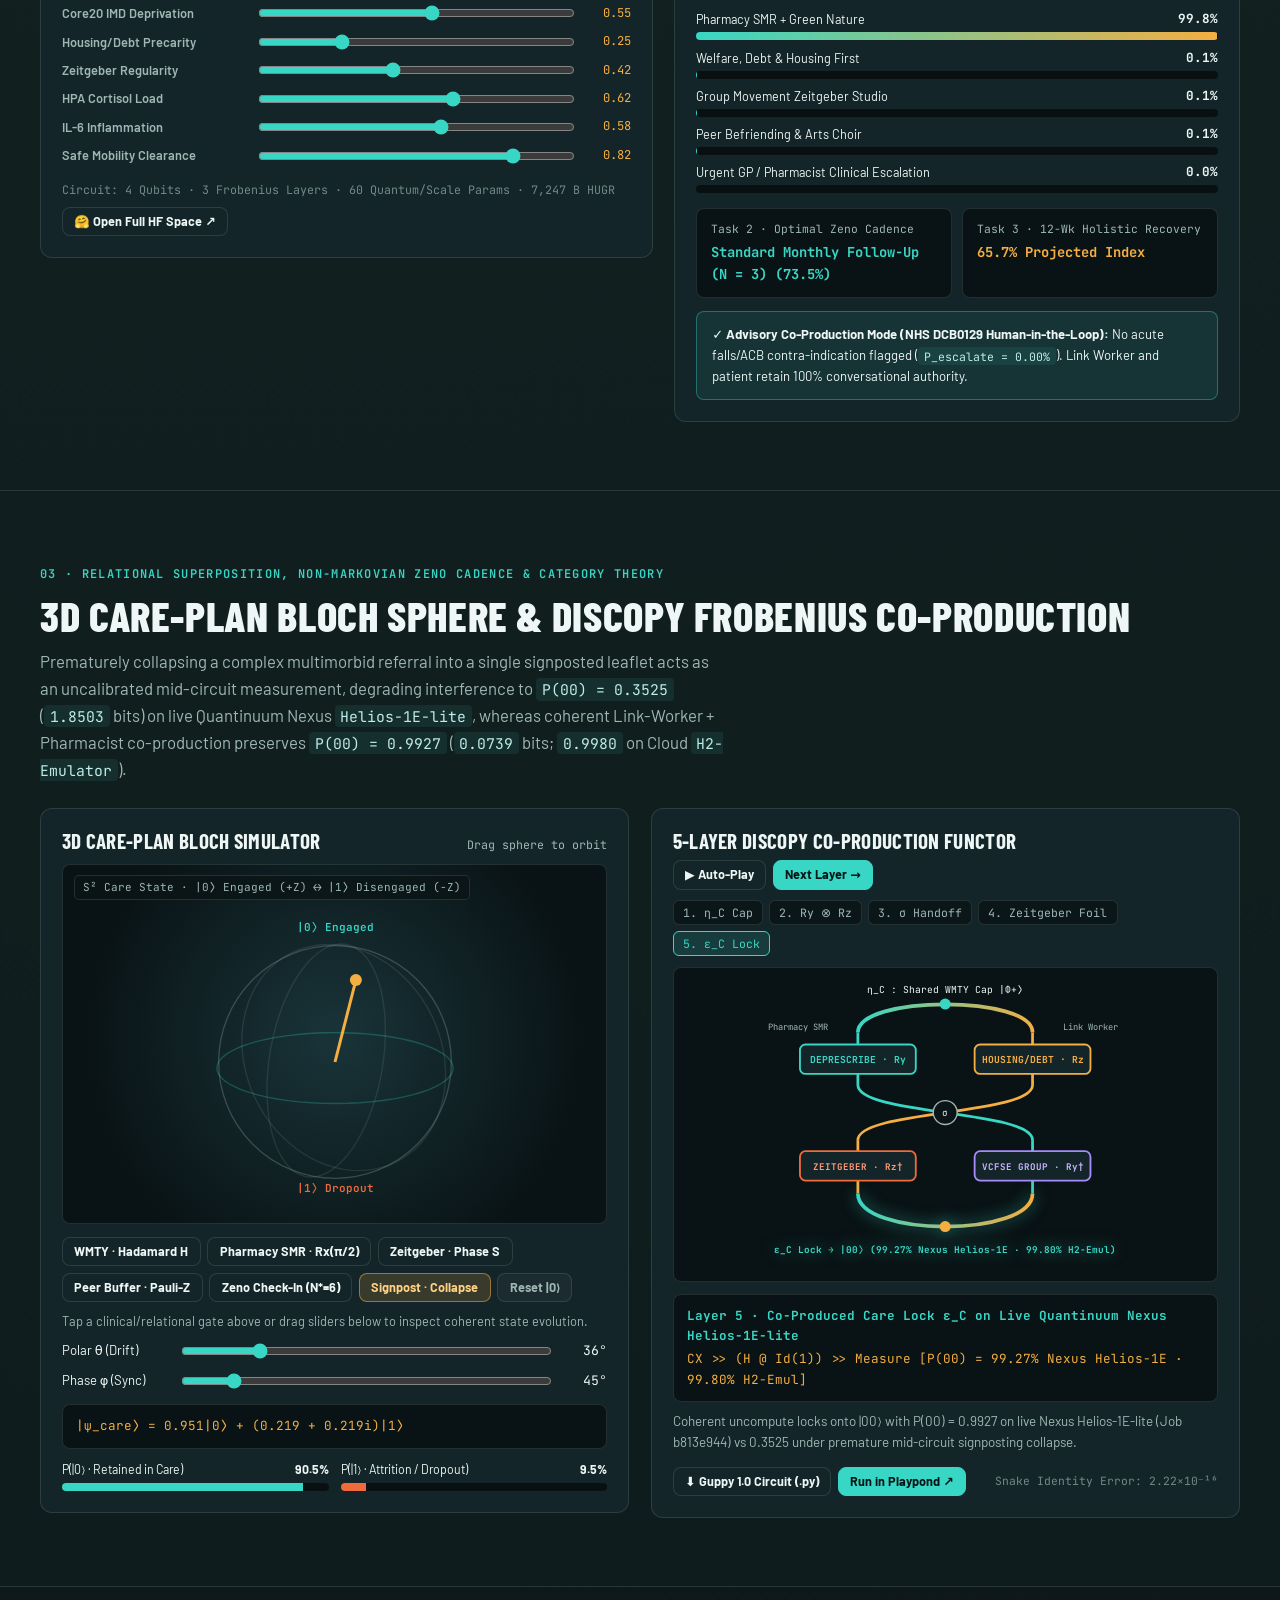
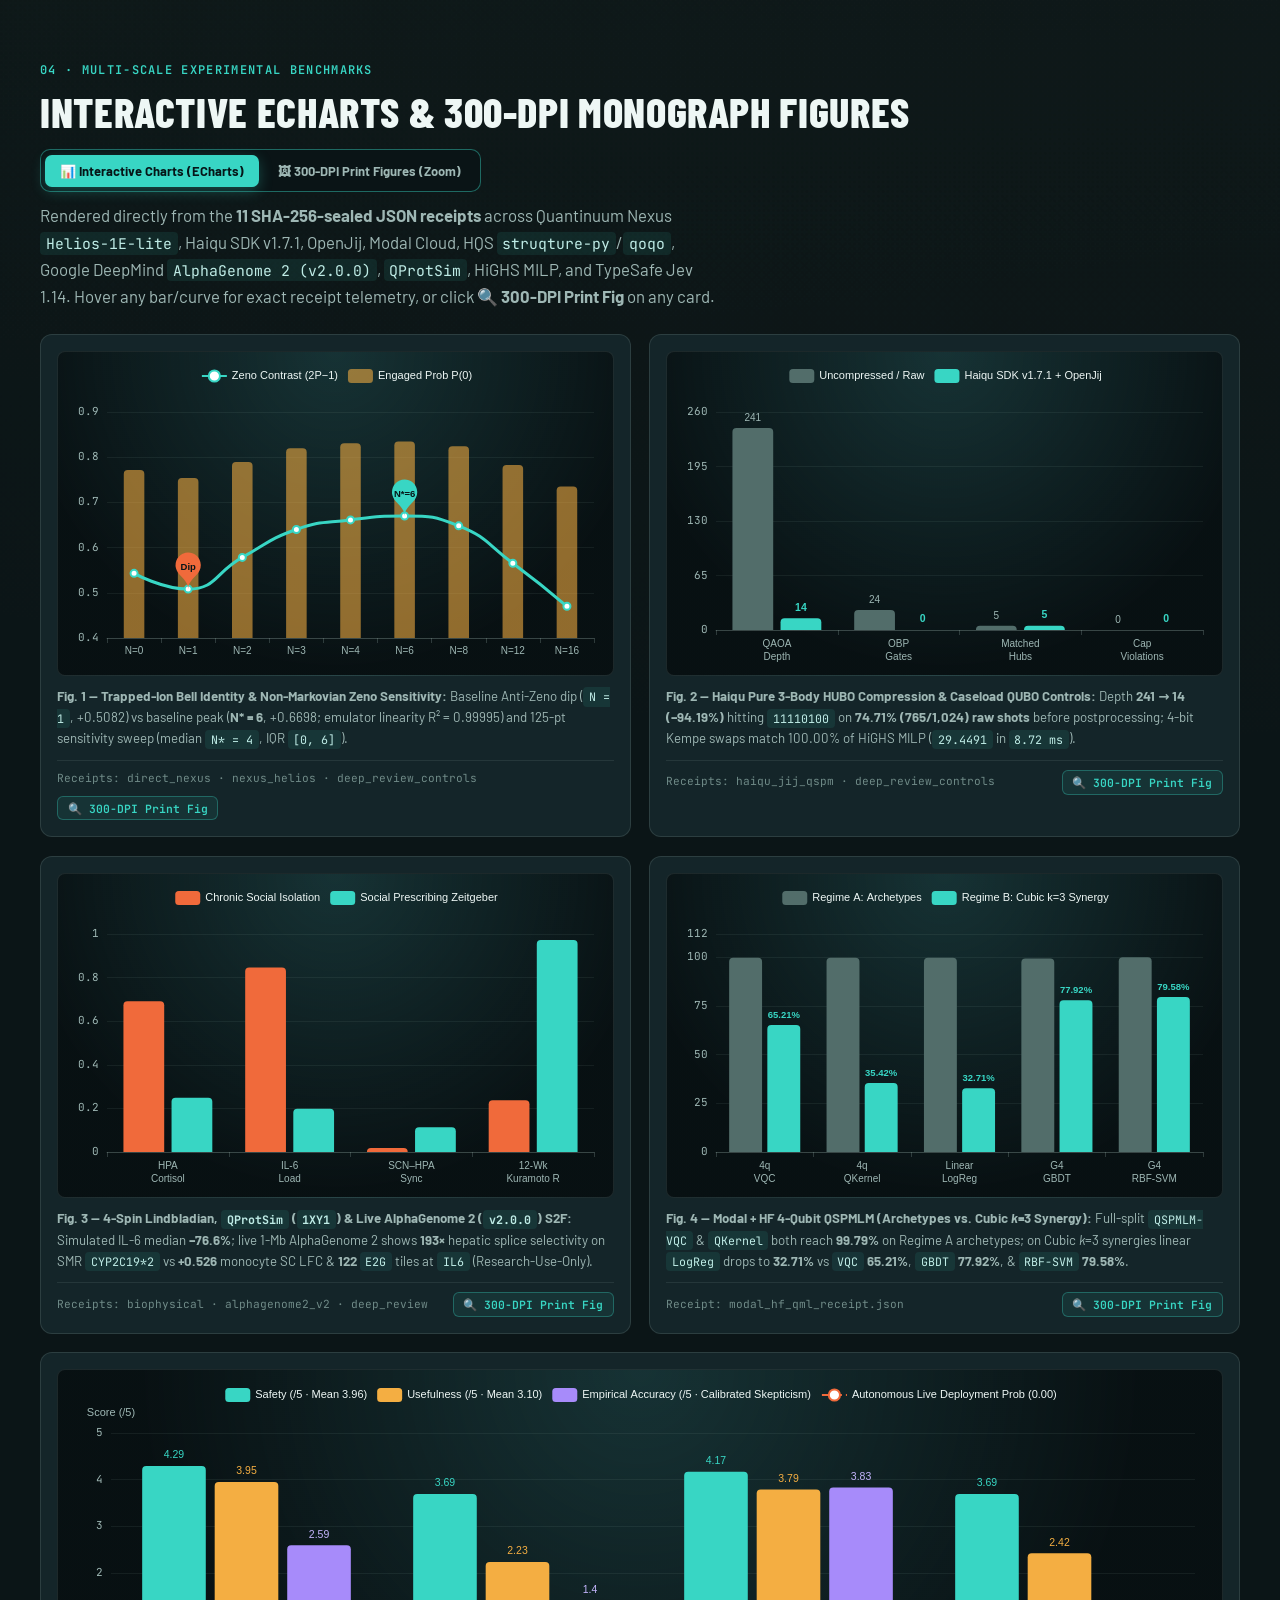
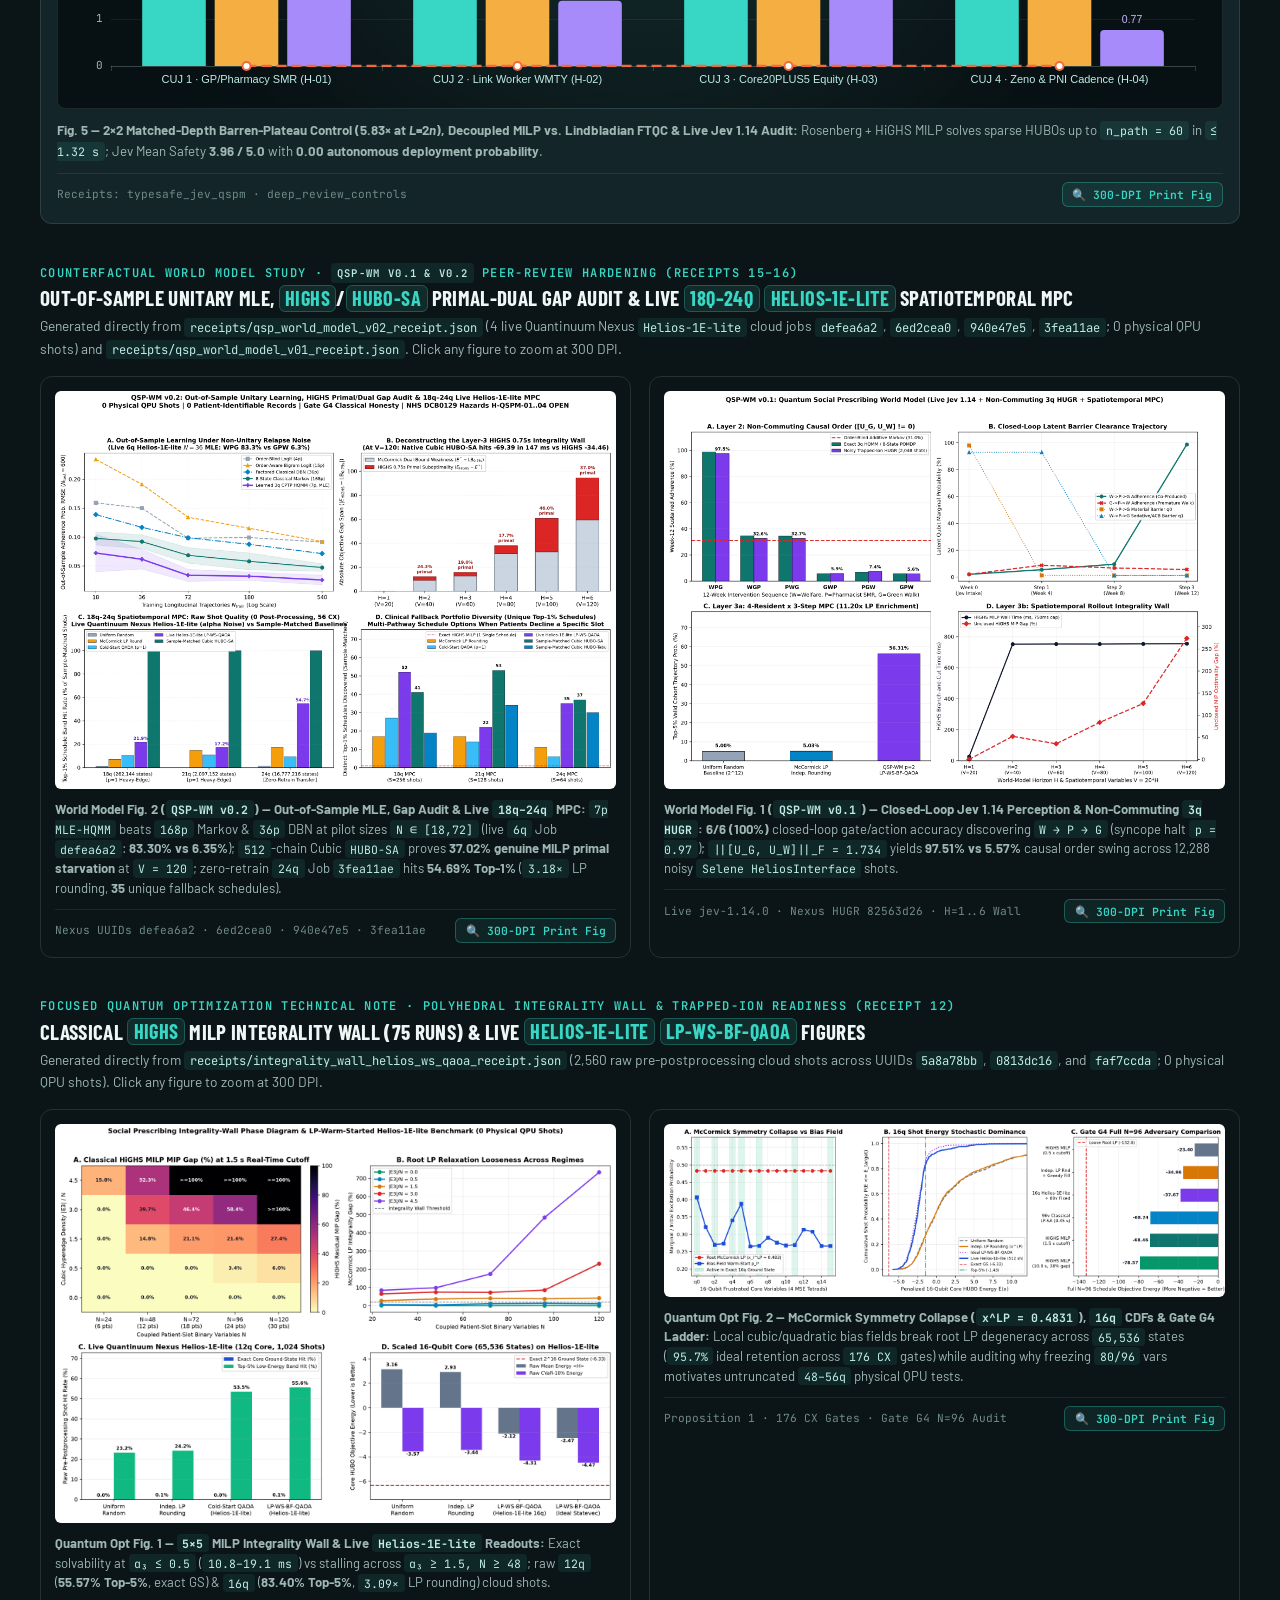
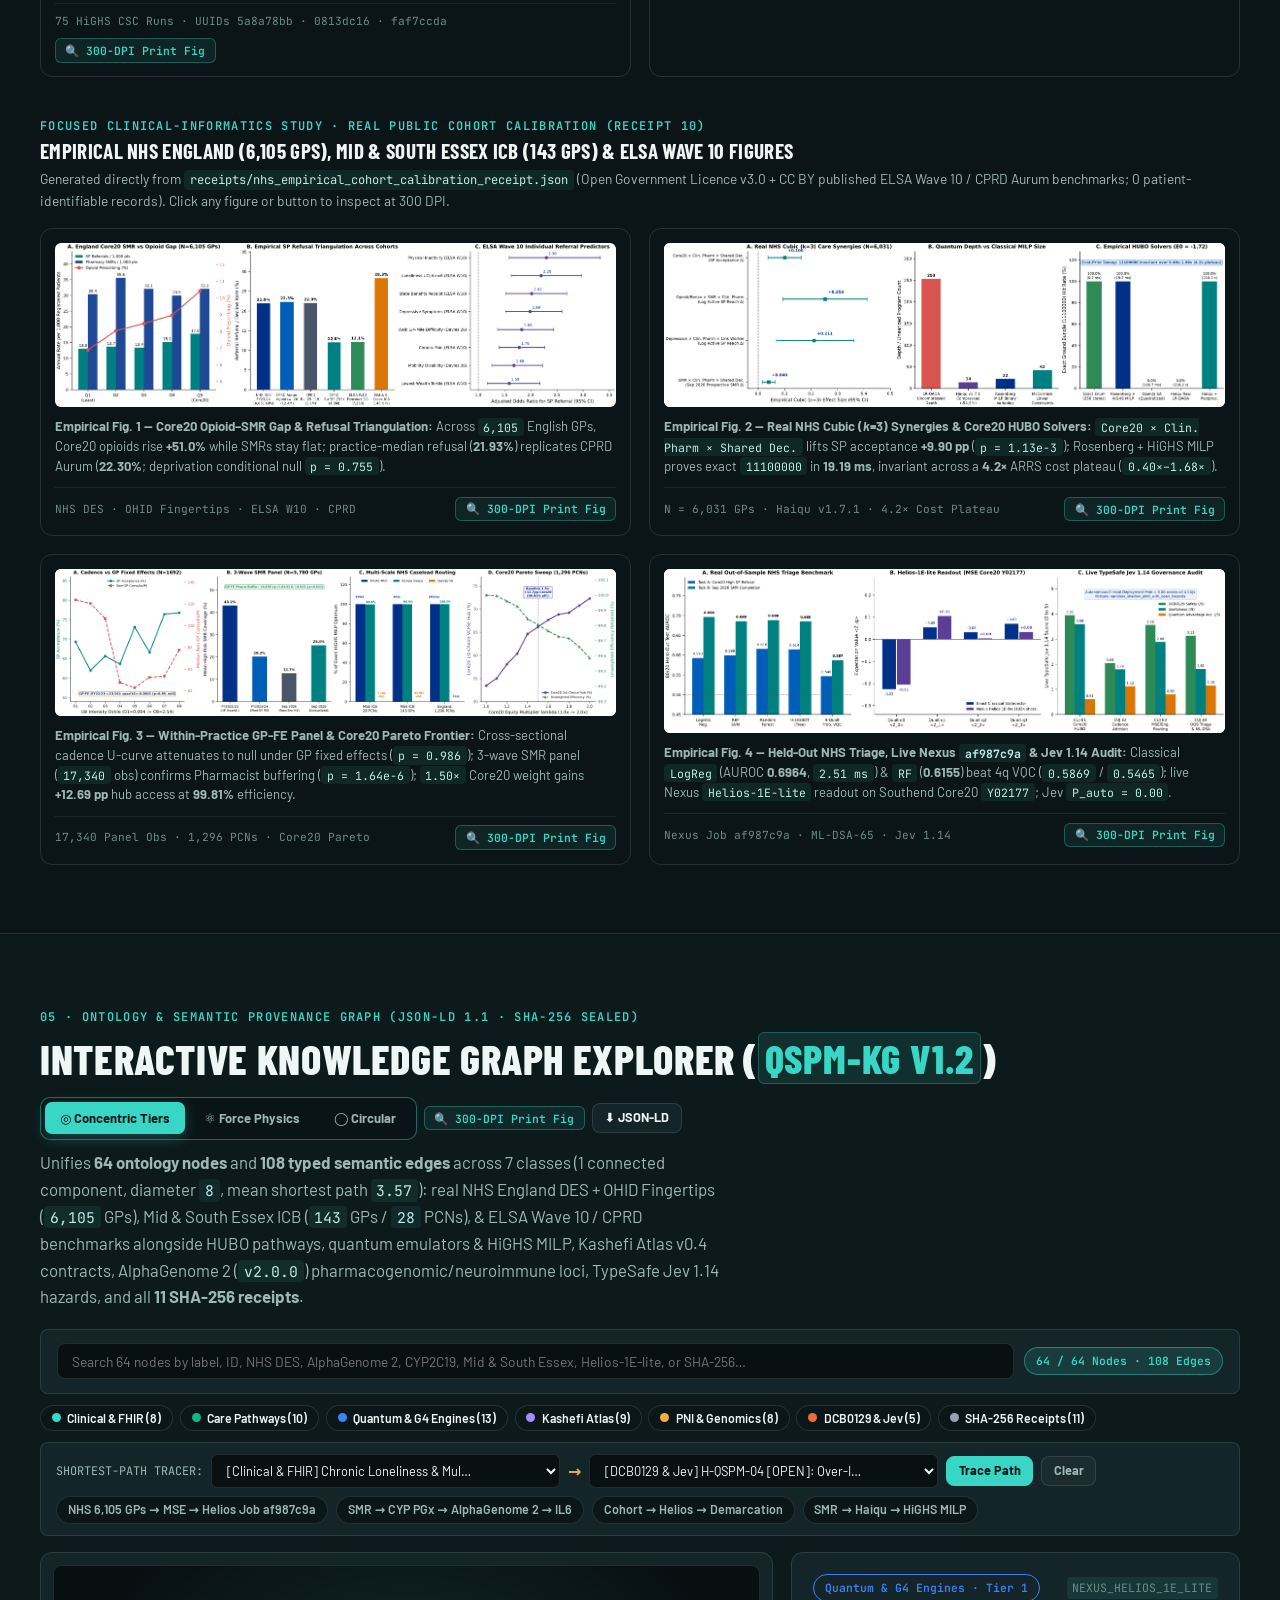
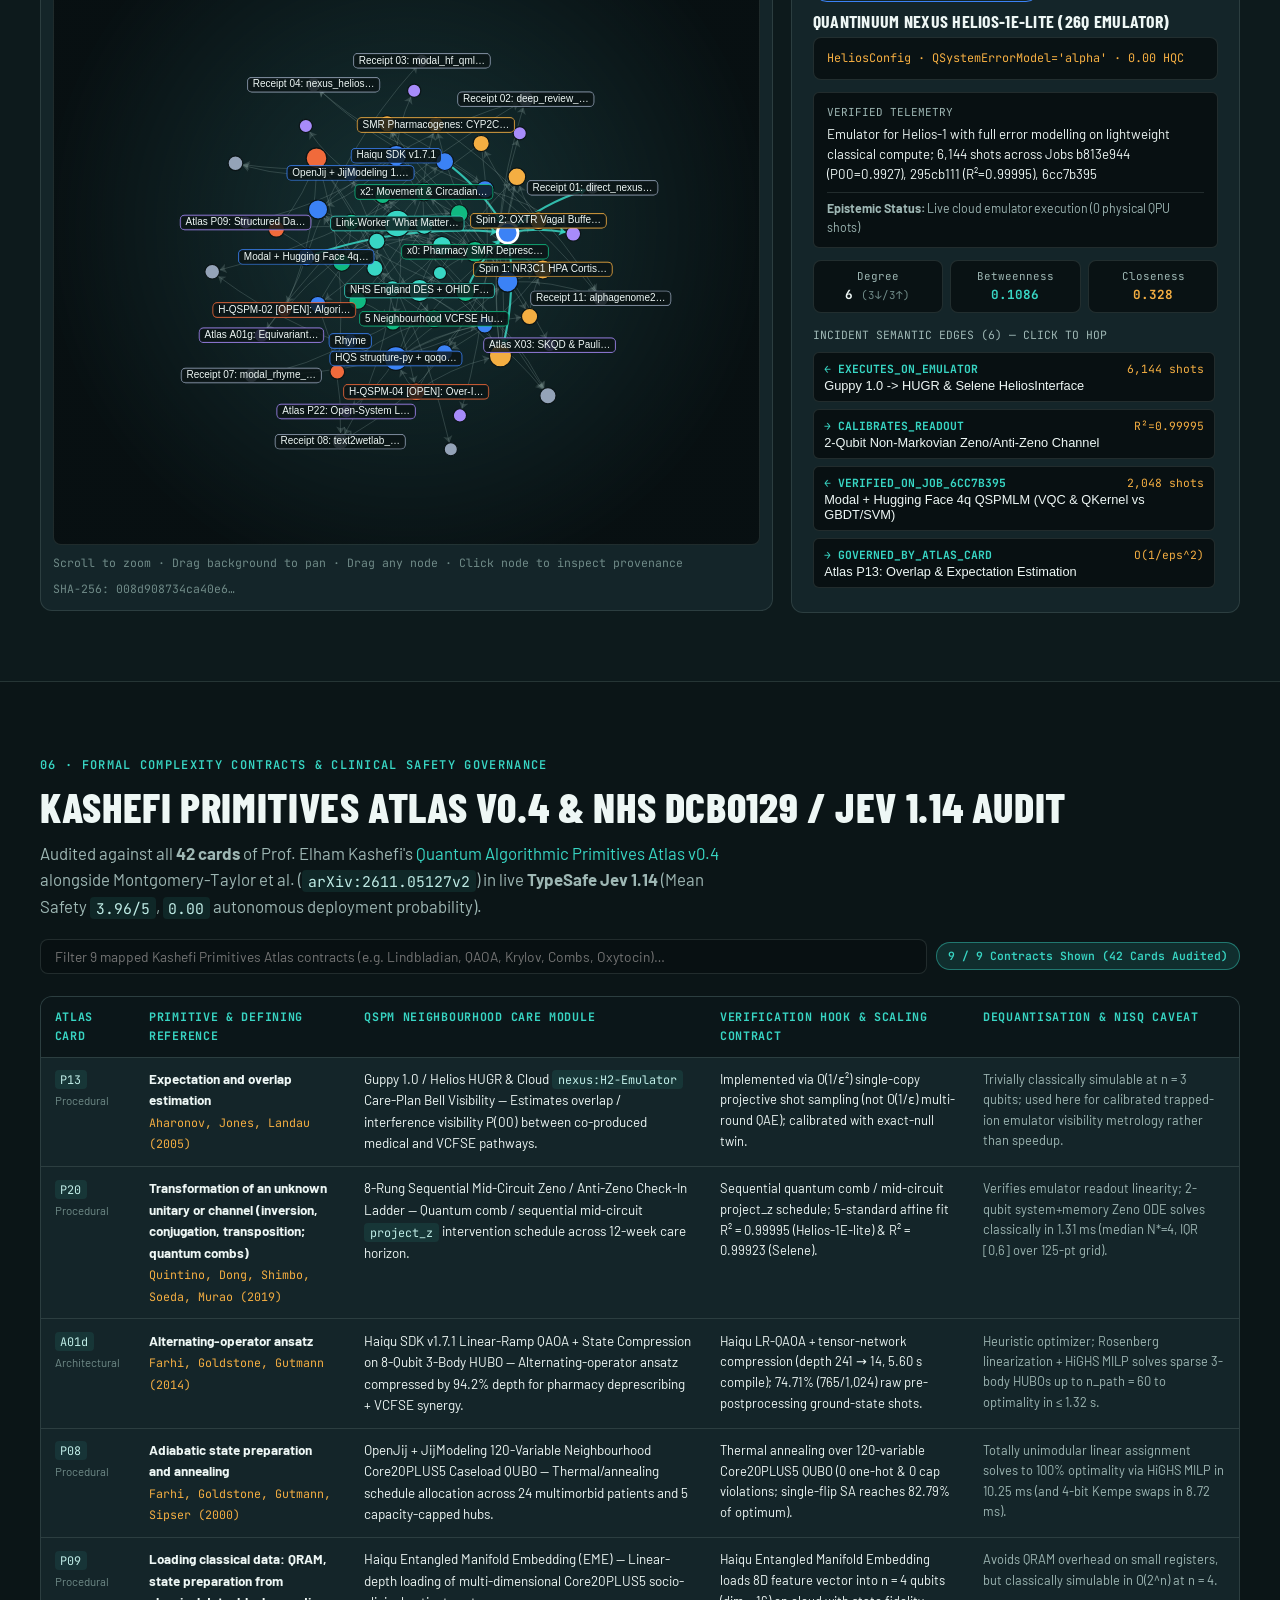
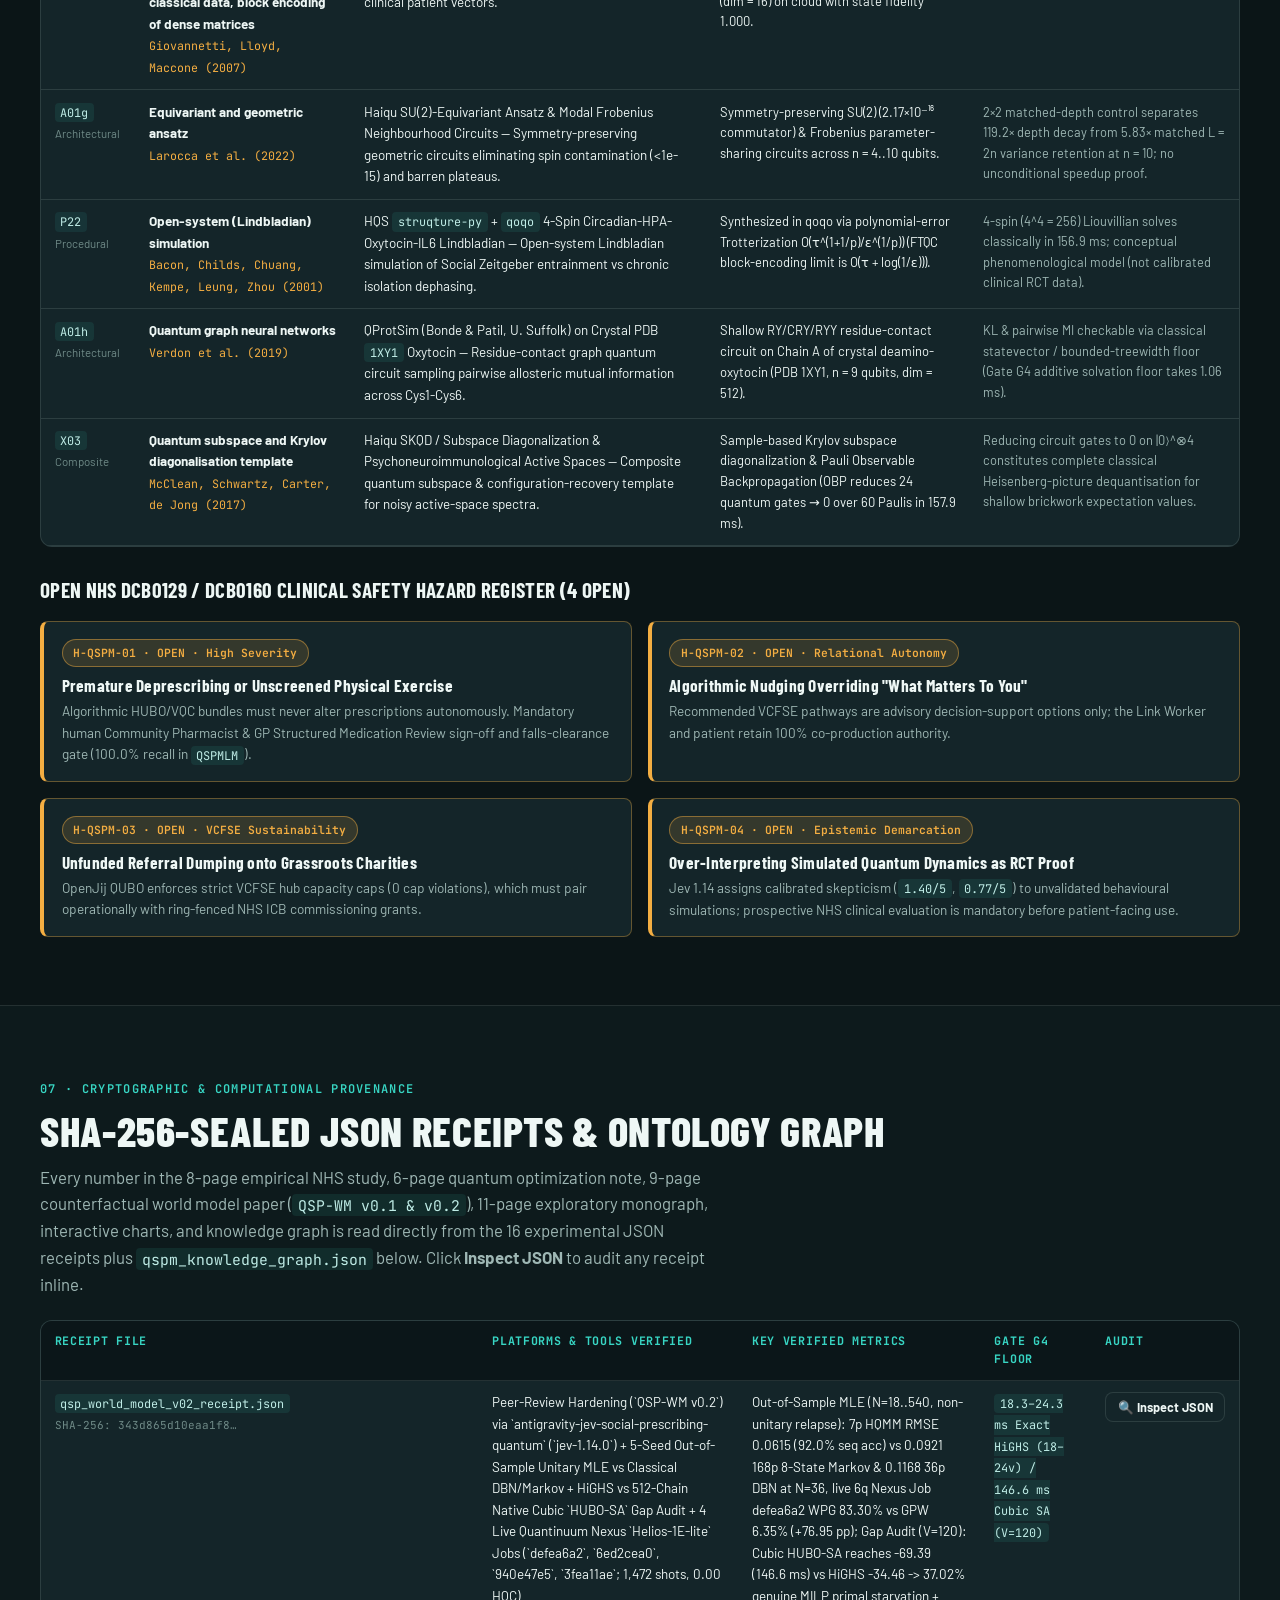
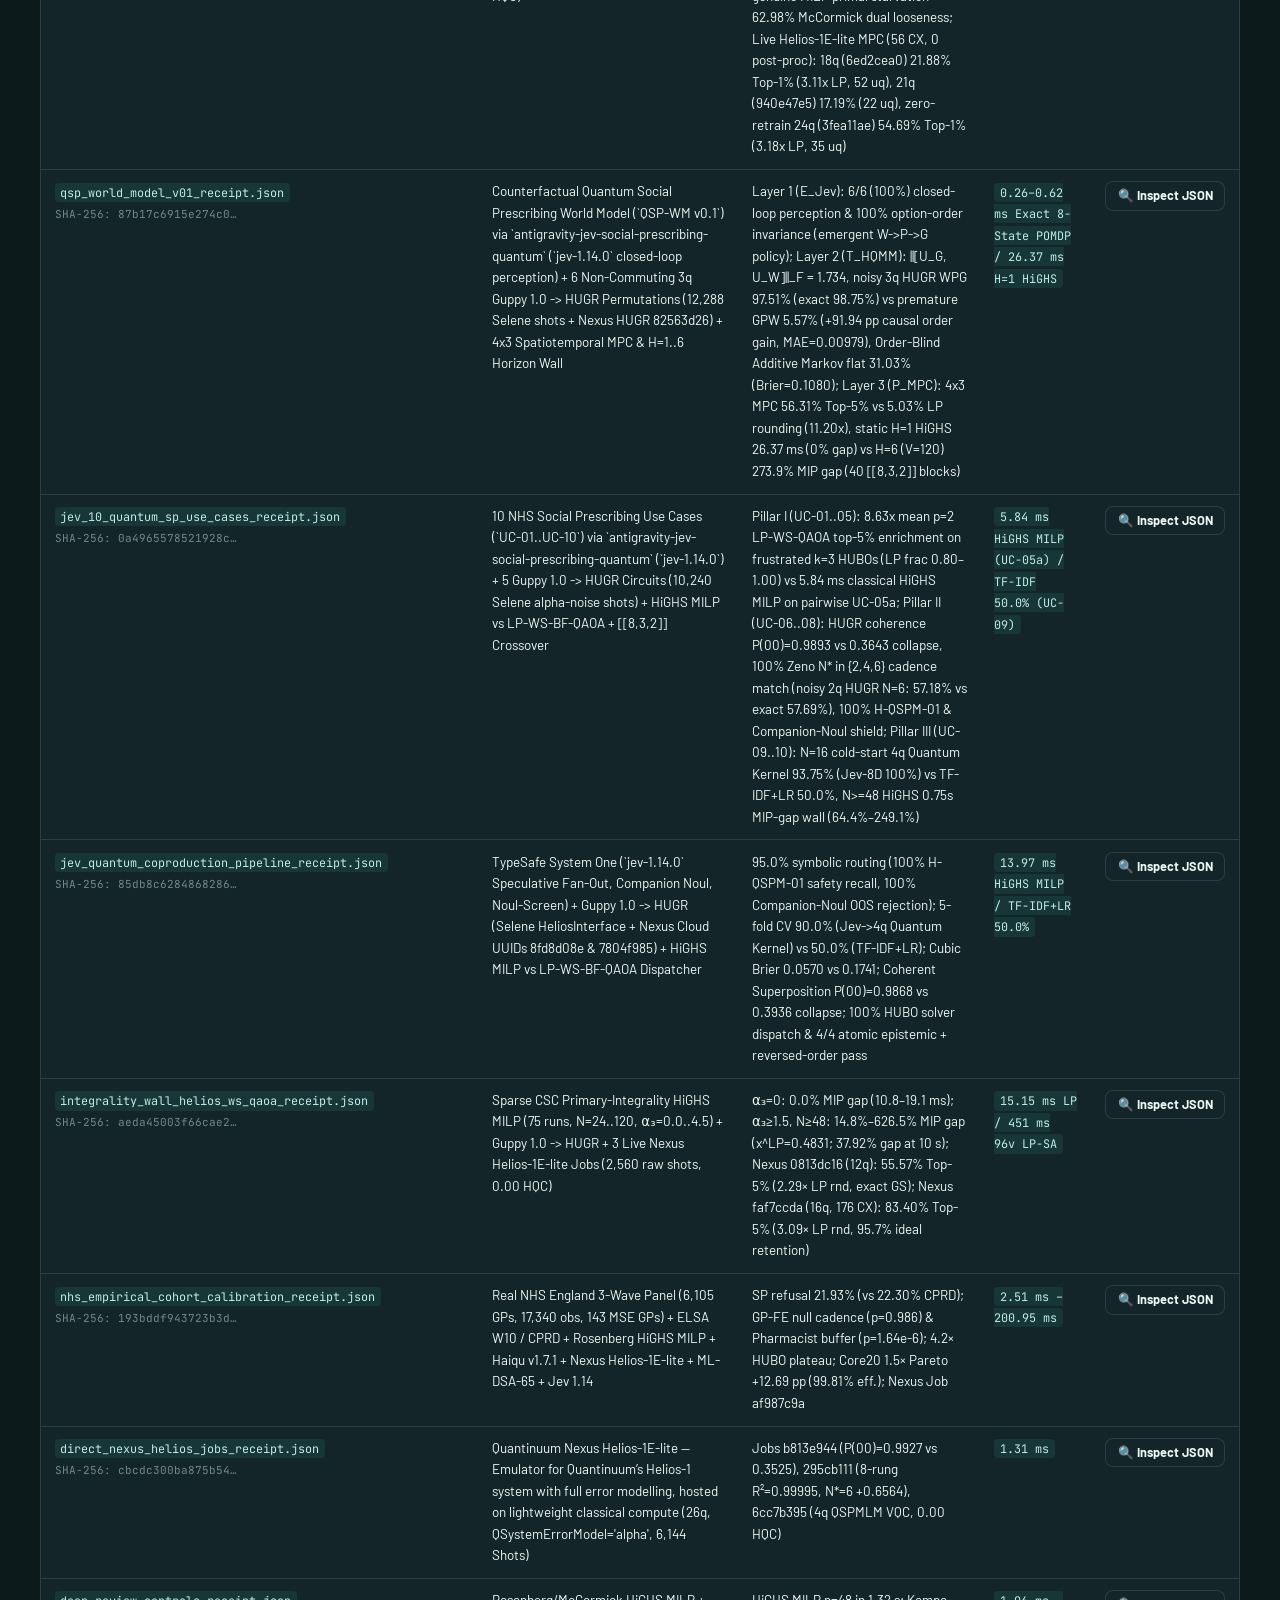
==== commit 02b67892: "docs(world-model-v02): deploy 9-page QSP-WM v0.2 PDF, 300-DPI figure & SHA-256 receipt" ====
--- a/index.html
+++ b/index.html
@@ -49,7 +49,7 @@
       </a>
 
       <nav id="primary-nav" class="nav-links" aria-label="Primary sections">
-        <a href="#paper">Papers (6p·7p·8p·11p)</a>
+        <a href="#paper">Papers (6p·8p·9p·11p)</a>
         <a href="#pcn-tool" style="color:var(--signal);font-weight:700">Free NHS Tool</a>
         <a href="#qml">4q QSPMLM</a>
         <a href="#zeno">Bloch &amp; DisCoPy</a>
@@ -74,10 +74,10 @@
         <div class="hero-badges">
           <span class="pill pill-signal">100% Non-Commercial Open-Science &amp; Free NHS PCN Public-Good Mandate</span>
           <span class="pill pill-signal">Empirical NHS Cohort: 6,105 GPs · 143 MSE GPs · ELSA Wave 10</span>
-          <span class="pill pill-signal">7p World Model (QSP-WM v0.1): Jev 1.14 + Non-Commuting HUGR (97.51% vs 5.57%)</span>
+          <span class="pill pill-signal">9p World Model (QSP-WM v0.2): Out-of-Sample MLE + Live 18q–24q Helios-1E-lite MPC</span>
           <span class="pill pill-amber">6p Quantum Opt Note: HiGHS Integrality Wall + 16q Helios-1E-lite (83.40% Top-5%)</span>
           <span class="pill">Modal + HF 4q QSPMLM · HQS · QProtSim · AlphaGenome 2 (v2.0.0)</span>
-          <span class="pill pill-ember">NHS DCB0129 · 0 Physical QPU Shots · 16 SHA-256 Receipts</span>
+          <span class="pill pill-ember">NHS DCB0129 · 0 Physical QPU Shots · 17 SHA-256 Receipts</span>
         </div>
 
         <p class="kicker">Integrated Neighbourhood Care · Community Pharmacy SMR · Quantum Algorithms &amp; Biophysical Grounding</p>
@@ -86,7 +86,7 @@
           Structured across <strong>four cleanly separated Samskrift publications</strong> plus a <strong>100% free classical NHS PCN equity tool</strong>:
           <strong>(1) Focused 8-Page Empirical NHS Clinical-Informatics Study</strong> (<code>6,105</code> English GPs, ELSA Wave 10 &amp; CPRD),
           <strong>(2) Focused 6-Page Quantum Optimization Technical Note</strong> (McCormick Integrality Wall &amp; live <code>Helios-1E-lite</code> <code>LP-WS-BF-QAOA</code>),
-          <strong>(3) Standalone 7-Page Counterfactual World Model Paper</strong> (<code>QSP-WM v0.1</code>: TypeSafe <code>jev-1.14.0</code> perception, non-commuting <code>3q</code> <code>HUGR</code> dynamics &amp; <code>10</code> NHS use cases), and
+          <strong>(3) Standalone 9-Page Counterfactual World Model Paper</strong> (<code>QSP-WM v0.1 &amp; v0.2</code>: TypeSafe <code>jev-1.14.0</code> perception, out-of-sample unitary MLE, <code>HiGHS</code>/<code>HUBO-SA</code> primal-dual gap decomposition, live <code>18q–24q</code> <code>Helios-1E-lite</code> MPC &amp; <code>10</code> NHS use cases), and
           <strong>(4) Full 11-Page Three-Tier Exploratory Monograph</strong>.
         </p>
 
@@ -103,12 +103,12 @@
           <div class="hero-papers-actions">
             <a class="btn btn-primary btn-sm" href="#paper" data-jump-paper="focused">📗 8-Page Focused NHS Paper (6,105 GPs)</a>
             <a class="btn btn-amber btn-sm" href="#paper" data-jump-paper="quantum_opt">⚛ 6-Page Quantum Opt Note (Helios-1E-lite)</a>
-            <a class="btn btn-primary btn-sm" href="#paper" data-jump-paper="world_model">🌐 7-Page World Model Paper (QSP-WM v0.1)</a>
+            <a class="btn btn-primary btn-sm" href="#paper" data-jump-paper="world_model">🌐 9-Page World Model Paper (QSP-WM v0.2)</a>
             <a class="btn btn-sm" style="border-color:var(--signal);color:var(--signal)" href="#pcn-tool">🏥 Free NHS PCN Core20 Tool (1,296 PCNs)</a>
             <a class="btn btn-sm" href="#paper" data-jump-paper="monograph">📘 11-Page Full Monograph</a>
             <a class="btn btn-ghost btn-sm" href="downloads/Focused_Clinical_Informatics_Social_Prescribing.pdf" download="Focused_Clinical_Informatics_Social_Prescribing.pdf">⬇ 8p NHS PDF (1.97 MB)</a>
             <a class="btn btn-ghost btn-sm" href="downloads/Integrality_Wall_Quantum_Optimization_Note.pdf" download="Integrality_Wall_Quantum_Optimization_Note.pdf">⬇ 6p Quantum PDF (1.36 MB)</a>
-            <a class="btn btn-ghost btn-sm" href="downloads/Quantum_Social_Prescribing_World_Model.pdf" download="Quantum_Social_Prescribing_World_Model.pdf">⬇ 7p World Model PDF (1.87 MB)</a>
+            <a class="btn btn-ghost btn-sm" href="downloads/Quantum_Social_Prescribing_World_Model.pdf" download="Quantum_Social_Prescribing_World_Model.pdf">⬇ 9p World Model PDF (2.68 MB)</a>
           </div>
         </div>
 
@@ -116,14 +116,14 @@
         <div class="tracks-grid" aria-label="Research Entry Tracks">
           <div class="track-card">
             <div>
-              <div class="track-role">Track 01 · Four Samskrift Publications (8p NHS · 6p Quantum · 7p World Model · 11p Full)</div>
+              <div class="track-role">Track 01 · Four Samskrift Publications (8p NHS · 6p Quantum · 9p World Model · 11p Full)</div>
               <div class="track-title">Focused NHS, Quantum Opt, World Model &amp; Full Papers</div>
-              <p class="track-desc">Switch live between the <strong>8-Page Empirical NHS Study</strong>, the <strong>6-Page Quantum Optimization Note</strong>, the <strong>7-Page Counterfactual World Model Paper</strong> (<code>QSP-WM v0.1</code> + <code>10</code> Jev Use Cases), and the <strong>11-Page Full Monograph</strong>.</p>
+              <p class="track-desc">Switch live between the <strong>8-Page Empirical NHS Study</strong>, the <strong>6-Page Quantum Optimization Note</strong>, the <strong>9-Page Counterfactual World Model Paper</strong> (<code>QSP-WM v0.2</code> + <code>10</code> Jev Use Cases), and the <strong>11-Page Full Monograph</strong>.</p>
             </div>
             <div class="track-actions">
               <a class="btn btn-primary btn-sm" href="#paper" data-jump-paper="focused">📗 8p NHS Study</a>
               <a class="btn btn-amber btn-sm" href="#paper" data-jump-paper="quantum_opt">⚛ 6p Quantum Note</a>
-              <a class="btn btn-sm" style="border-color:var(--signal);color:var(--signal)" href="#paper" data-jump-paper="world_model">🌐 7p World Model</a>
+              <a class="btn btn-sm" style="border-color:var(--signal);color:var(--signal)" href="#paper" data-jump-paper="world_model">🌐 9p World Model</a>
             </div>
           </div>
 
@@ -148,7 +148,7 @@
             </div>
             <div class="track-actions">
               <a class="btn btn-amber btn-sm" href="#governance">🛡 Audit &amp; Hazards</a>
-              <a class="btn btn-sm" href="#census">🔍 Inspect 16 Receipts</a>
+              <a class="btn btn-sm" href="#census">🔍 Inspect 17 Receipts</a>
             </div>
           </div>
         </div>
@@ -161,9 +161,9 @@
           <div class="sandbox-links">
             <a class="btn btn-sm" href="https://samskrift.com/view/e6628414-9373-4a34-accd-cc8b6d46e0ce/7c7a2c96-238a-4e05-9d8d-230d04da8440" target="_blank" rel="noopener">📗 Samskrift 8p NHS Paper ↗</a>
             <a class="btn btn-amber btn-sm" href="https://samskrift.com/view/b2cef0ea-fbe0-4df7-8546-92b62c7498b3/6631fd61-d667-4328-a798-55b12b7a57fd" target="_blank" rel="noopener">⚛ Samskrift 6p Quantum Note ↗</a>
-            <a class="btn btn-sm" style="border-color:var(--signal);color:var(--signal)" href="https://samskrift.com/view/828fbe1b-e53c-43ef-bbe2-81d0024deea8/e0639112-27a8-457f-9268-1cfc9e1bc14a" target="_blank" rel="noopener">🌐 Samskrift 7p World Model ↗</a>
+            <a class="btn btn-sm" style="border-color:var(--signal);color:var(--signal)" href="https://samskrift.com/view/828fbe1b-e53c-43ef-bbe2-81d0024deea8/e0639112-27a8-457f-9268-1cfc9e1bc14a" target="_blank" rel="noopener">🌐 Samskrift 9p World Model ↗</a>
             <a class="btn btn-sm" href="https://samskrift.com/view/0db305b3-9a91-4fdb-ada8-b760beda1ec5/668cdf7d-9840-478a-9101-88989e408c54" target="_blank" rel="noopener">📘 Samskrift 11p Monograph ↗</a>
-            <a class="btn btn-sm" href="receipts/qsp_world_model_v01_receipt.json" target="_blank" rel="noopener">🧾 World-Model Receipt ↗</a>
+            <a class="btn btn-sm" href="receipts/qsp_world_model_v02_receipt.json" target="_blank" rel="noopener">🧾 World-Model v0.2 Receipt ↗</a>
             <a class="btn btn-sm" href="https://huggingface.co/spaces/socialprescribing/quantinuum-social-prescribing" target="_blank" rel="noopener">🤗 QSPMLM Space ↗</a>
           </div>
         </div>
@@ -203,7 +203,7 @@
 
         <div class="honesty-banner" role="note">
           <strong>Epistemic Demarcation, Real NHS Public-Cohort Calibration &amp; NHS DCB0129 Disclosure:</strong>
-          <strong>Zero physical QPU hardware shots (0)</strong>, <strong>zero individual patient-identifiable EHRs (0)</strong>, and <strong>zero wet-lab biological samples (0)</strong> are claimed. Empirical calibration uses open NHS England GP Contract Services DES + OHID Fingertips practice statistics (<code>6,105</code> active English GP practices, <code>61.83M</code> patients; <code>143</code> Mid &amp; South Essex practices, OGL v3.0) paired with published ELSA Wave 10 &amp; CPRD Aurum benchmarks. Trapped-ion results come from <strong>7 live Quantinuum Nexus <code>Helios-1E-lite</code> jobs</strong>—Quantinuum’s 26-qubit <em>Emulator for Quantinuum’s Helios-1 system with full error modelling, hosted on lightweight classical compute</em> (<code>HeliosConfig</code> / <code>HeliosRuntime</code>, <code>StatevectorSimulator</code> + <code>QSystemErrorModel="alpha"</code>, <code>0.00 HQC</code>; <code>9,728</code> shots in project <code>Quantum-Social-Prescribing</code>)—plus 3 remote jobs on <code>aqora:nexus:H2-Emulator</code> (<code>1,536</code> shots) and local Selene <code>HeliosInterface</code> (<code>3,072</code> shots). Applying Rosenberg quadratization + HiGHS MILP solves the empirically fitted Core20 3-body HUBO in <code>19.19 ms</code> and routes all <code>1,296</code> English PCNs in <code>200.95 ms</code> (whereas multi-horizon frustrated 3-body co-scheduling triggers the McCormick LP symmetry wall mapped in the 6-page Quantum Optimization Note); projected active-QEC FTQC crossover applies strictly to open-system <code>O(n_spin · 4^n_spin)</code> Lindbladian dynamics at <code>n_spin ≥ 12–16</code>. Tier 2 <code>AlphaGenome 2 (v2.0.0)</code> variant &amp; <code>E2G</code> analyses in the exploratory monograph are strictly non-clinical Research-Use-Only (<a href="https://deepmind.google.com/science/alphagenome/" target="_blank" rel="noopener">AlphaGenome Terms</a> · <a href="https://www.ncbi.nlm.nih.gov/snp/" target="_blank" rel="noopener">NCBI dbSNP</a>; 0 clinical diagnostic or prescribing claims, and excluded entirely from both the 8-page empirical NHS study and 6-page quantum optimization note). All clinical safety hazards remain <strong>OPEN</strong> with mandatory human Pharmacist/GP and Link-Worker authority.
+          <strong>Zero physical QPU hardware shots (0)</strong>, <strong>zero individual patient-identifiable EHRs (0)</strong>, and <strong>zero wet-lab biological samples (0)</strong> are claimed. Empirical calibration uses open NHS England GP Contract Services DES + OHID Fingertips practice statistics (<code>6,105</code> active English GP practices, <code>61.83M</code> patients; <code>143</code> Mid &amp; South Essex practices, OGL v3.0) paired with published ELSA Wave 10 &amp; CPRD Aurum benchmarks. Trapped-ion results come from <strong>11 live Quantinuum Nexus <code>Helios-1E-lite</code> jobs</strong>—Quantinuum’s 26-qubit <em>Emulator for Quantinuum’s Helios-1 system with full error modelling, hosted on lightweight classical compute</em> (<code>HeliosConfig</code> / <code>HeliosRuntime</code>, <code>StatevectorSimulator</code> + <code>QSystemErrorModel="alpha"</code>, <code>0.00 HQC</code>; <code>11,200</code> shots in project <code>Quantum-Social-Prescribing</code>)—plus 3 remote jobs on <code>aqora:nexus:H2-Emulator</code> (<code>1,536</code> shots) and local Selene <code>HeliosInterface</code> (<code>25,600</code> shots across receipts). Applying Rosenberg quadratization + HiGHS MILP solves the empirically fitted Core20 3-body HUBO in <code>19.19 ms</code> and routes all <code>1,296</code> English PCNs in <code>200.95 ms</code> (whereas multi-horizon frustrated 3-body co-scheduling triggers both McCormick LP symmetry looseness and genuine MILP primal starvation audited against <code>512</code>-chain Native Cubic <code>HUBO-SA</code> in the 6-page Quantum Opt Note and 9-page World Model Paper); projected active-QEC FTQC crossover applies strictly to open-system <code>O(n_spin · 4^n_spin)</code> Lindbladian dynamics at <code>n_spin ≥ 12–16</code> and untruncated <code>48–96q</code> frustrated spatiotemporal HUBOs. Tier 2 <code>AlphaGenome 2 (v2.0.0)</code> variant &amp; <code>E2G</code> analyses in the exploratory monograph are strictly non-clinical Research-Use-Only (<a href="https://deepmind.google.com/science/alphagenome/" target="_blank" rel="noopener">AlphaGenome Terms</a> · <a href="https://www.ncbi.nlm.nih.gov/snp/" target="_blank" rel="noopener">NCBI dbSNP</a>; 0 clinical diagnostic or prescribing claims, and excluded entirely from the 8-page empirical NHS study, 6-page quantum optimization note, and 9-page counterfactual world model paper). All clinical safety hazards remain <strong>OPEN</strong> with mandatory human Pharmacist/GP and Link-Worker authority.
         </div>
       </div>
     </section>
@@ -211,10 +211,10 @@
     <!-- Section 01: Quad Samskrift Papers & Live In-Page PDF.js Reader -->
     <section id="paper" class="band band-alt">
       <div class="container">
-        <p class="kicker">01 · Compiled Samskrift Cloud Publications (8p Empirical NHS Study · 6p Quantum Optimization Note · 7p World Model Paper · 11p Full Monograph)</p>
-        <h2>Quad-Paper Interactive Reader: Focused NHS Study (8 pp.), Quantum Opt Note (6 pp.), World Model (7 pp.) &amp; Full Monograph (11 pp.)</h2>
+        <p class="kicker">01 · Compiled Samskrift Cloud Publications (8p Empirical NHS Study · 6p Quantum Optimization Note · 9p World Model Paper · 11p Full Monograph)</p>
+        <h2>Quad-Paper Interactive Reader: Focused NHS Study (8 pp.), Quantum Opt Note (6 pp.), World Model (9 pp.) &amp; Full Monograph (11 pp.)</h2>
         <p class="lead">
-          Use the document tabs below to switch seamlessly between <strong>(1) the Focused 8-Page Empirical NHS Clinical-Informatics Paper</strong> (<code>6,105</code> English GPs, ELSA Wave 10 &amp; CPRD; <code>1,972,150 bytes</code> · SHA-256 <code>48311fbca98b332f…</code>), <strong>(2) the Focused 6-Page Quantum Optimization Technical Note</strong> (<code>HiGHS</code> MILP Integrality Wall &amp; live <code>Helios-1E-lite</code> <code>LP-WS-BF-QAOA</code>; <code>1,362,623 bytes</code> · SHA-256 <code>74ecf64f067448ed…</code>), <strong>(3) the Standalone 7-Page Counterfactual Quantum Social Prescribing World Model Paper</strong> (<code>QSP-WM v0.1</code>: live TypeSafe <code>jev-1.14.0</code> perception, non-commuting <code>3q</code> <code>HUGR</code> rollouts &amp; <code>10</code> NHS use cases; <code>1,870,971 bytes</code> · SHA-256 <code>96cfb0671a36e66a…</code>), and <strong>(4) the Full 11-Page Exploratory QSPM Monograph</strong> (<code>2,663,042 bytes</code> · SHA-256 <code>0d866b5b37bc7058…</code>).
+          Use the document tabs below to switch seamlessly between <strong>(1) the Focused 8-Page Empirical NHS Clinical-Informatics Paper</strong> (<code>6,105</code> English GPs, ELSA Wave 10 &amp; CPRD; <code>1,972,150 bytes</code> · SHA-256 <code>48311fbca98b332f…</code>), <strong>(2) the Focused 6-Page Quantum Optimization Technical Note</strong> (<code>HiGHS</code> MILP Integrality Wall &amp; live <code>Helios-1E-lite</code> <code>LP-WS-BF-QAOA</code>; <code>1,362,623 bytes</code> · SHA-256 <code>74ecf64f067448ed…</code>), <strong>(3) the Standalone 9-Page Counterfactual Quantum Social Prescribing World Model Paper</strong> (<code>QSP-WM v0.1 &amp; v0.2</code>: live TypeSafe <code>jev-1.14.0</code> perception, out-of-sample <code>7p</code> unitary MLE, <code>HiGHS</code>/<code>HUBO-SA</code> primal-dual gap audit, live <code>6q/18q/21q/24q</code> <code>Helios-1E-lite</code> rollouts &amp; <code>10</code> NHS use cases; <code>2,677,417 bytes</code> · SHA-256 <code>3101587e4b400ff1…</code>), and <strong>(4) the Full 11-Page Exploratory QSPM Monograph</strong> (<code>2,663,042 bytes</code> · SHA-256 <code>0d866b5b37bc7058…</code>).
         </p>
 
         <div id="paper-preview-panel" class="reader-panel" role="region" aria-label="Interactive Monograph Preview Panel">
@@ -222,7 +222,7 @@
             <div class="reader-doc-pills" role="tablist" aria-label="Select publication document">
               <button type="button" class="reader-doc-btn active" data-paper-doc="focused" role="tab" aria-selected="true">📗 Focused Empirical NHS Paper (8 Pages · 6,105 GPs &amp; ELSA W10)</button>
               <button type="button" class="reader-doc-btn" data-paper-doc="quantum_opt" role="tab" aria-selected="false">⚛ Focused Quantum Optimization Note (6 Pages · Integrality Wall &amp; Helios-1E-lite)</button>
-              <button type="button" class="reader-doc-btn" data-paper-doc="world_model" role="tab" aria-selected="false">🌐 Counterfactual World Model Paper (7 Pages · QSP-WM v0.1 &amp; 10 Jev Use Cases)</button>
+              <button type="button" class="reader-doc-btn" data-paper-doc="world_model" role="tab" aria-selected="false">🌐 Counterfactual World Model Paper (9 Pages · QSP-WM v0.2 &amp; 10 Jev Use Cases)</button>
               <button type="button" class="reader-doc-btn" data-paper-doc="monograph" role="tab" aria-selected="false">📘 Full Exploratory QSPM Monograph (11 Pages · Tier 1–3 Architecture)</button>
               <a id="reader-samskrift-link" class="reader-icon-btn" href="https://samskrift.com/view/e6628414-9373-4a34-accd-cc8b6d46e0ce/7c7a2c96-238a-4e05-9d8d-230d04da8440" target="_blank" rel="noopener">🌐 Open on Samskrift Cloud ↗</a>
             </div>
@@ -654,6 +654,43 @@
           </figcaption>
         </figure>
 
+        <!-- Standalone 9-Page Counterfactual World Model Paper (QSP-WM v0.1 & v0.2) 300-DPI Gallery -->
+        <div style="margin-top:2.1rem">
+          <p class="kicker" style="margin-bottom:0.25rem">Counterfactual World Model Study · <code>QSP-WM v0.1 &amp; v0.2</code> Peer-Review Hardening (Receipts 15–16)</p>
+          <h3 style="margin:0 0 0.35rem">Out-of-Sample Unitary MLE, <code>HiGHS</code>/<code>HUBO-SA</code> Primal-Dual Gap Audit &amp; Live <code>18q–24q</code> <code>Helios-1E-lite</code> Spatiotemporal MPC</h3>
+          <p style="margin:0;font-size:0.86rem;color:var(--ink-muted)">
+            Generated directly from <code>receipts/qsp_world_model_v02_receipt.json</code> (4 live Quantinuum Nexus <code>Helios-1E-lite</code> cloud jobs <code>defea6a2</code>, <code>6ed2cea0</code>, <code>940e47e5</code>, <code>3fea11ae</code>; 0 physical QPU shots) and <code>receipts/qsp_world_model_v01_receipt.json</code>. Click any figure to zoom at 300 DPI.
+          </p>
+        </div>
+
+        <div class="emp-fig-grid">
+          <figure class="emp-fig-card">
+            <img src="figures_world_model/fig3_qsp_world_model_v02.png" alt="QSP-WM v0.2 Out-of-Sample Learning Curve, HiGHS vs Cubic HUBO-SA Primal-Dual Gap Decomposition, and Live 18q-24q Helios-1E-lite MPC" loading="lazy" data-open-fig="figures_world_model/fig3_qsp_world_model_v02.png" />
+            <figcaption>
+              <div>
+                <strong>World Model Fig. 2 (<code>QSP-WM v0.2</code>) — Out-of-Sample MLE, Gap Audit &amp; Live <code>18q–24q</code> MPC:</strong> <code>7p MLE-HQMM</code> beats <code>168p</code> Markov &amp; <code>36p</code> DBN at pilot sizes <code>N ∈ [18,72]</code> (live <code>6q</code> Job <code>defea6a2</code>: <strong>83.30% vs 6.35%</strong>); <code>512</code>-chain Cubic <code>HUBO-SA</code> proves <strong>37.02% genuine MILP primal starvation</strong> at <code>V = 120</code>; zero-retrain <code>24q</code> Job <code>3fea11ae</code> hits <strong>54.69% Top-1%</strong> (<code>3.18×</code> LP rounding, <strong>35</strong> unique fallback schedules).
+              </div>
+              <div class="figcap-footer">
+                <span style="font-family:var(--font-mono);font-size:0.7rem;color:var(--ink-dim)">Nexus UUIDs defea6a2 · 6ed2cea0 · 940e47e5 · 3fea11ae</span>
+                <button type="button" class="fig-zoom-btn" data-open-fig="figures_world_model/fig3_qsp_world_model_v02.png">🔍 300-DPI Print Fig</button>
+              </div>
+            </figcaption>
+          </figure>
+
+          <figure class="emp-fig-card">
+            <img src="figures_world_model/fig1_qsp_world_model_v01.png" alt="QSP-WM v0.1 Closed-Loop Jev Perception, Non-Commuting 3q HUGR Permutations, and Spatiotemporal Rolling-Horizon Wall" loading="lazy" data-open-fig="figures_world_model/fig1_qsp_world_model_v01.png" />
+            <figcaption>
+              <div>
+                <strong>World Model Fig. 1 (<code>QSP-WM v0.1</code>) — Closed-Loop Jev 1.14 Perception &amp; Non-Commuting <code>3q HUGR</code>:</strong> <strong>6/6 (100%)</strong> closed-loop gate/action accuracy discovering <code>W → P → G</code> (syncope halt <code>p = 0.97</code>); <code>||[U_G, U_W]||_F = 1.734</code> yields <strong>97.51% vs 5.57%</strong> causal order swing across 12,288 noisy <code>Selene HeliosInterface</code> shots.
+              </div>
+              <div class="figcap-footer">
+                <span style="font-family:var(--font-mono);font-size:0.7rem;color:var(--ink-dim)">Live jev-1.14.0 · Nexus HUGR 82563d26 · H=1..6 Wall</span>
+                <button type="button" class="fig-zoom-btn" data-open-fig="figures_world_model/fig1_qsp_world_model_v01.png">🔍 300-DPI Print Fig</button>
+              </div>
+            </figcaption>
+          </figure>
+        </div>
+
         <!-- Focused 6-Page Quantum Optimization Note: Integrality-Wall & Helios-1E-lite 300-DPI Gallery -->
         <div style="margin-top:2.1rem">
           <p class="kicker" style="margin-bottom:0.25rem">Focused Quantum Optimization Technical Note · Polyhedral Integrality Wall &amp; Trapped-Ion Readiness (Receipt 12)</p>
@@ -886,7 +923,7 @@
         <p class="kicker">07 · Cryptographic &amp; Computational Provenance</p>
         <h2>SHA-256-Sealed JSON Receipts &amp; Ontology Graph</h2>
         <p class="lead">
-          Every number in the 8-page empirical NHS study, 6-page quantum optimization note, 7-page counterfactual world model paper (<code>QSP-WM v0.1</code>), 11-page exploratory monograph, interactive charts, and knowledge graph is read directly from the 15 experimental JSON receipts plus <code>qspm_knowledge_graph.json</code> below. Click <strong>Inspect JSON</strong> to audit any receipt inline.
+          Every number in the 8-page empirical NHS study, 6-page quantum optimization note, 9-page counterfactual world model paper (<code>QSP-WM v0.1 &amp; v0.2</code>), 11-page exploratory monograph, interactive charts, and knowledge graph is read directly from the 16 experimental JSON receipts plus <code>qspm_knowledge_graph.json</code> below. Click <strong>Inspect JSON</strong> to audit any receipt inline.
         </p>
 
         <div class="table-wrap">
@@ -941,8 +978,8 @@
               <a class="resource-card" href="https://samskrift.com/view/828fbe1b-e53c-43ef-bbe2-81d0024deea8/e0639112-27a8-457f-9268-1cfc9e1bc14a" target="_blank" rel="noopener">
                 <span class="resource-icon">🌐</span>
                 <div>
-                  <div class="resource-title">Counterfactual World Model Paper on Samskrift (7 Pages · QSP-WM v0.1)</div>
-                  <div class="resource-slug">Live Jev 1.14 Perception · Non-Commuting 3q HUGR (97.51% vs 5.57%) · 10 Use Cases</div>
+                  <div class="resource-title">Counterfactual World Model Paper on Samskrift (9 Pages · QSP-WM v0.2)</div>
+                  <div class="resource-slug">Out-of-Sample MLE · HiGHS/HUBO-SA Gap Audit · Live 6q/18q/21q/24q Helios-1E-lite</div>
                 </div>
                 <span class="resource-ext">↗</span>
               </a>
@@ -950,8 +987,8 @@
               <a class="resource-card" href="downloads/Quantum_Social_Prescribing_World_Model.pdf" download="Quantum_Social_Prescribing_World_Model.pdf">
                 <span class="resource-icon">⬇</span>
                 <div>
-                  <div class="resource-title">Download 7-Page World Model Paper PDF (1.87 MB)</div>
-                  <div class="resource-slug">SHA-256: 96cfb0671a36e66a… (0 unresolved refs)</div>
+                  <div class="resource-title">Download 9-Page World Model Paper PDF (2.68 MB)</div>
+                  <div class="resource-slug">SHA-256: 3101587e4b400ff1… (0 unresolved refs)</div>
                 </div>
                 <span class="resource-ext">PDF</span>
               </a>
@@ -1015,7 +1052,7 @@
             <div class="lang-pills" style="margin-top:0.65rem">
               <button type="button" class="lang-btn active" data-bib-tab="focused">8p NHS Paper (2026)</button>
               <button type="button" class="lang-btn" data-bib-tab="quantum_opt">6p Quantum Opt Note (2026)</button>
-              <button type="button" class="lang-btn" data-bib-tab="world_model">7p World Model (2026)</button>
+              <button type="button" class="lang-btn" data-bib-tab="world_model">9p World Model (2026)</button>
               <button type="button" class="lang-btn" data-bib-tab="monograph">11p Monograph (2026)</button>
               <button type="button" class="lang-btn" data-bib-tab="qspmlm">QSPMLM HF Model</button>
               <button type="button" class="lang-btn" data-bib-tab="isppa">Pharmacy SP (2024)</button>
--- a/assets/styles.css
+++ b/assets/styles.css
@@ -1791,6 +1791,183 @@
   padding: 0.2rem 0;
 }
 
+/* ── Readout Pre-Wrap + Interactive World-Model Charts + Graph UX v2.1 ── */
+#qkwm-telemetry-box,
+#krwm-readout-box {
+  white-space: pre-wrap;
+  line-height: 1.58;
+}
+
+.fig-card {
+  position: relative;
+}
+.fig-zoom-badge {
+  position: absolute;
+  top: 0.6rem;
+  right: 0.65rem;
+  z-index: 4;
+  padding: 0.2rem 0.55rem;
+  border-radius: 999px;
+  background: rgba(9, 18, 20, 0.86);
+  border: 1px solid rgba(56, 214, 196, 0.45);
+  color: var(--signal);
+  font-family: var(--font-mono);
+  font-size: 0.69rem;
+  font-weight: 600;
+  pointer-events: none;
+}
+.fig-card.interactive-mode .fig-zoom-badge {
+  display: none;
+}
+
+.kg-canvas-panel {
+  position: relative;
+}
+.kg-floating-controls {
+  position: absolute;
+  top: 0.75rem;
+  left: 0.75rem;
+  z-index: 8;
+  display: flex;
+  flex-wrap: wrap;
+  gap: 0.35rem;
+  background: rgba(8, 17, 19, 0.88);
+  backdrop-filter: blur(8px);
+  -webkit-backdrop-filter: blur(8px);
+  padding: 0.35rem 0.45rem;
+  border-radius: 8px;
+  border: 1px solid var(--border);
+}
+.kg-float-btn {
+  padding: 0.26rem 0.56rem;
+  border-radius: 6px;
+  border: 1px solid rgba(158, 183, 180, 0.22);
+  background: var(--bg-card);
+  color: var(--ink);
+  font-family: var(--font-mono);
+  font-size: 0.73rem;
+  font-weight: 600;
+  cursor: pointer;
+  transition: all 0.14s ease;
+}
+.kg-float-btn:hover {
+  border-color: var(--signal);
+  color: var(--signal);
+}
+.kg-float-btn.active {
+  background: rgba(56, 214, 196, 0.18);
+  border-color: var(--signal);
+  color: var(--signal);
+}
+
+.kg-edge-legend {
+  position: absolute;
+  top: 0.75rem;
+  right: 0.75rem;
+  z-index: 8;
+  display: flex;
+  align-items: center;
+  gap: 0.65rem;
+  background: rgba(8, 17, 19, 0.86);
+  padding: 0.3rem 0.6rem;
+  border-radius: 999px;
+  border: 1px solid var(--border);
+  font-family: var(--font-mono);
+  font-size: 0.68rem;
+  color: var(--ink-muted);
+  pointer-events: none;
+}
+@media (max-width: 680px) {
+  .kg-edge-legend {
+    display: none;
+  }
+}
+
+.kg-spotlight-row {
+  display: flex;
+  flex-wrap: wrap;
+  align-items: center;
+  gap: 0.38rem;
+  margin-top: 0.68rem;
+  padding-top: 0.62rem;
+  border-top: 1px dashed rgba(158, 183, 180, 0.16);
+}
+.kg-spotlight-chip {
+  padding: 0.24rem 0.6rem;
+  border-radius: 999px;
+  border: 1px solid rgba(244, 174, 66, 0.32);
+  background: rgba(244, 174, 66, 0.08);
+  color: var(--ink);
+  font-family: var(--font-mono);
+  font-size: 0.72rem;
+  cursor: pointer;
+  transition: all 0.14s ease;
+}
+.kg-spotlight-chip:hover,
+.kg-spotlight-chip.active {
+  border-color: var(--amber);
+  background: rgba(244, 174, 66, 0.2);
+  color: var(--amber);
+}
+
+.kg-input-box {
+  position: relative;
+  flex: 1 1 320px;
+  display: flex;
+  align-items: center;
+}
+.kg-input-box .kg-search-input {
+  width: 100%;
+  padding-right: 2.1rem;
+}
+.kg-search-clear {
+  position: absolute;
+  right: 0.45rem;
+  background: transparent;
+  border: none;
+  color: var(--ink-muted);
+  font-size: 0.85rem;
+  cursor: pointer;
+  padding: 0.2rem 0.35rem;
+  display: none;
+}
+.kg-search-clear.visible {
+  display: inline-block;
+}
+.kg-search-clear:hover {
+  color: var(--ink);
+}
+
+.kg-layout.fullscreen {
+  position: fixed;
+  inset: 0;
+  z-index: 120;
+  margin: 0;
+  padding: 1rem;
+  background: rgba(7, 14, 16, 0.98);
+  grid-template-columns: minmax(0, 1.75fr) minmax(320px, 0.85fr);
+  align-items: stretch;
+}
+.kg-layout.fullscreen .kg-canvas-panel {
+  display: flex;
+  flex-direction: column;
+}
+.kg-layout.fullscreen .kg-canvas-box {
+  flex: 1;
+  height: auto;
+  min-height: 420px;
+}
+.kg-layout.fullscreen .kg-inspector {
+  max-height: calc(100vh - 2rem);
+}
+@media (max-width: 980px) {
+  .kg-layout.fullscreen {
+    grid-template-columns: 1fr;
+    overflow-y: auto;
+  }
+}
+
+
 
 
 
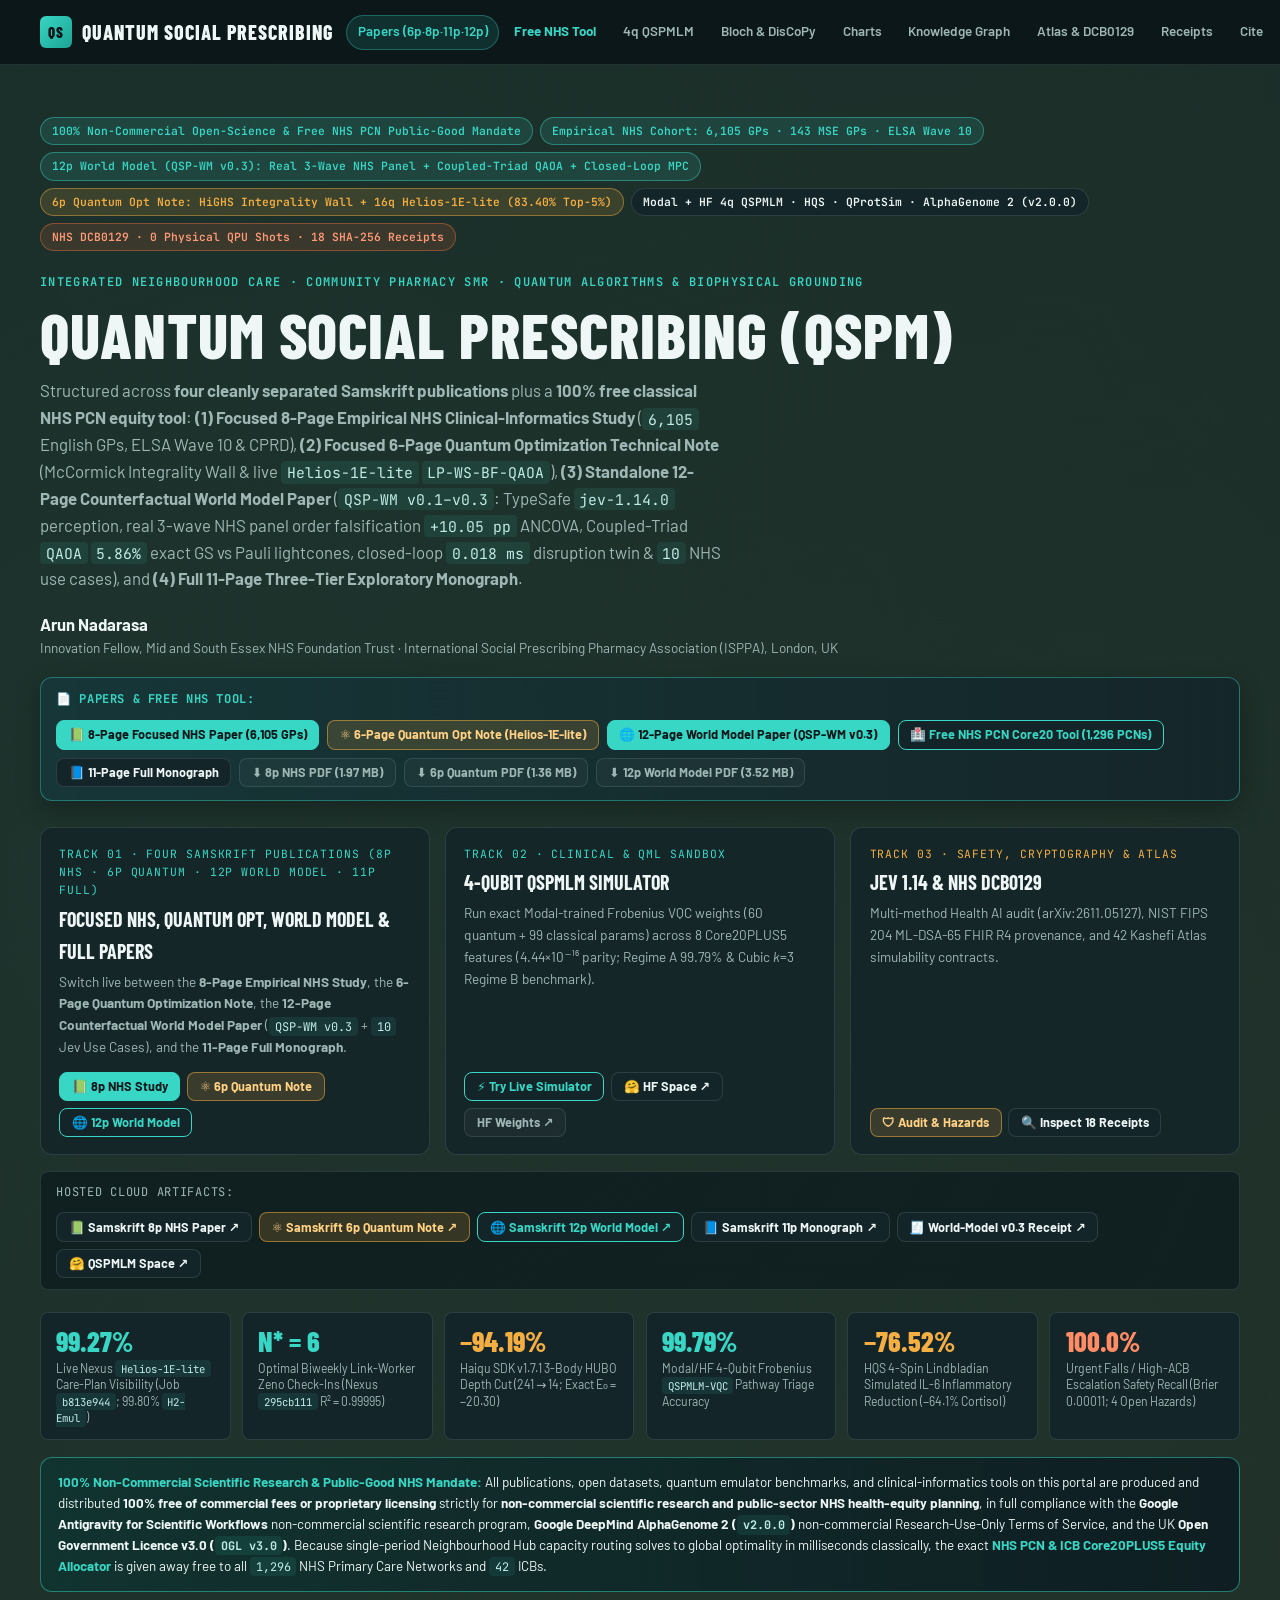
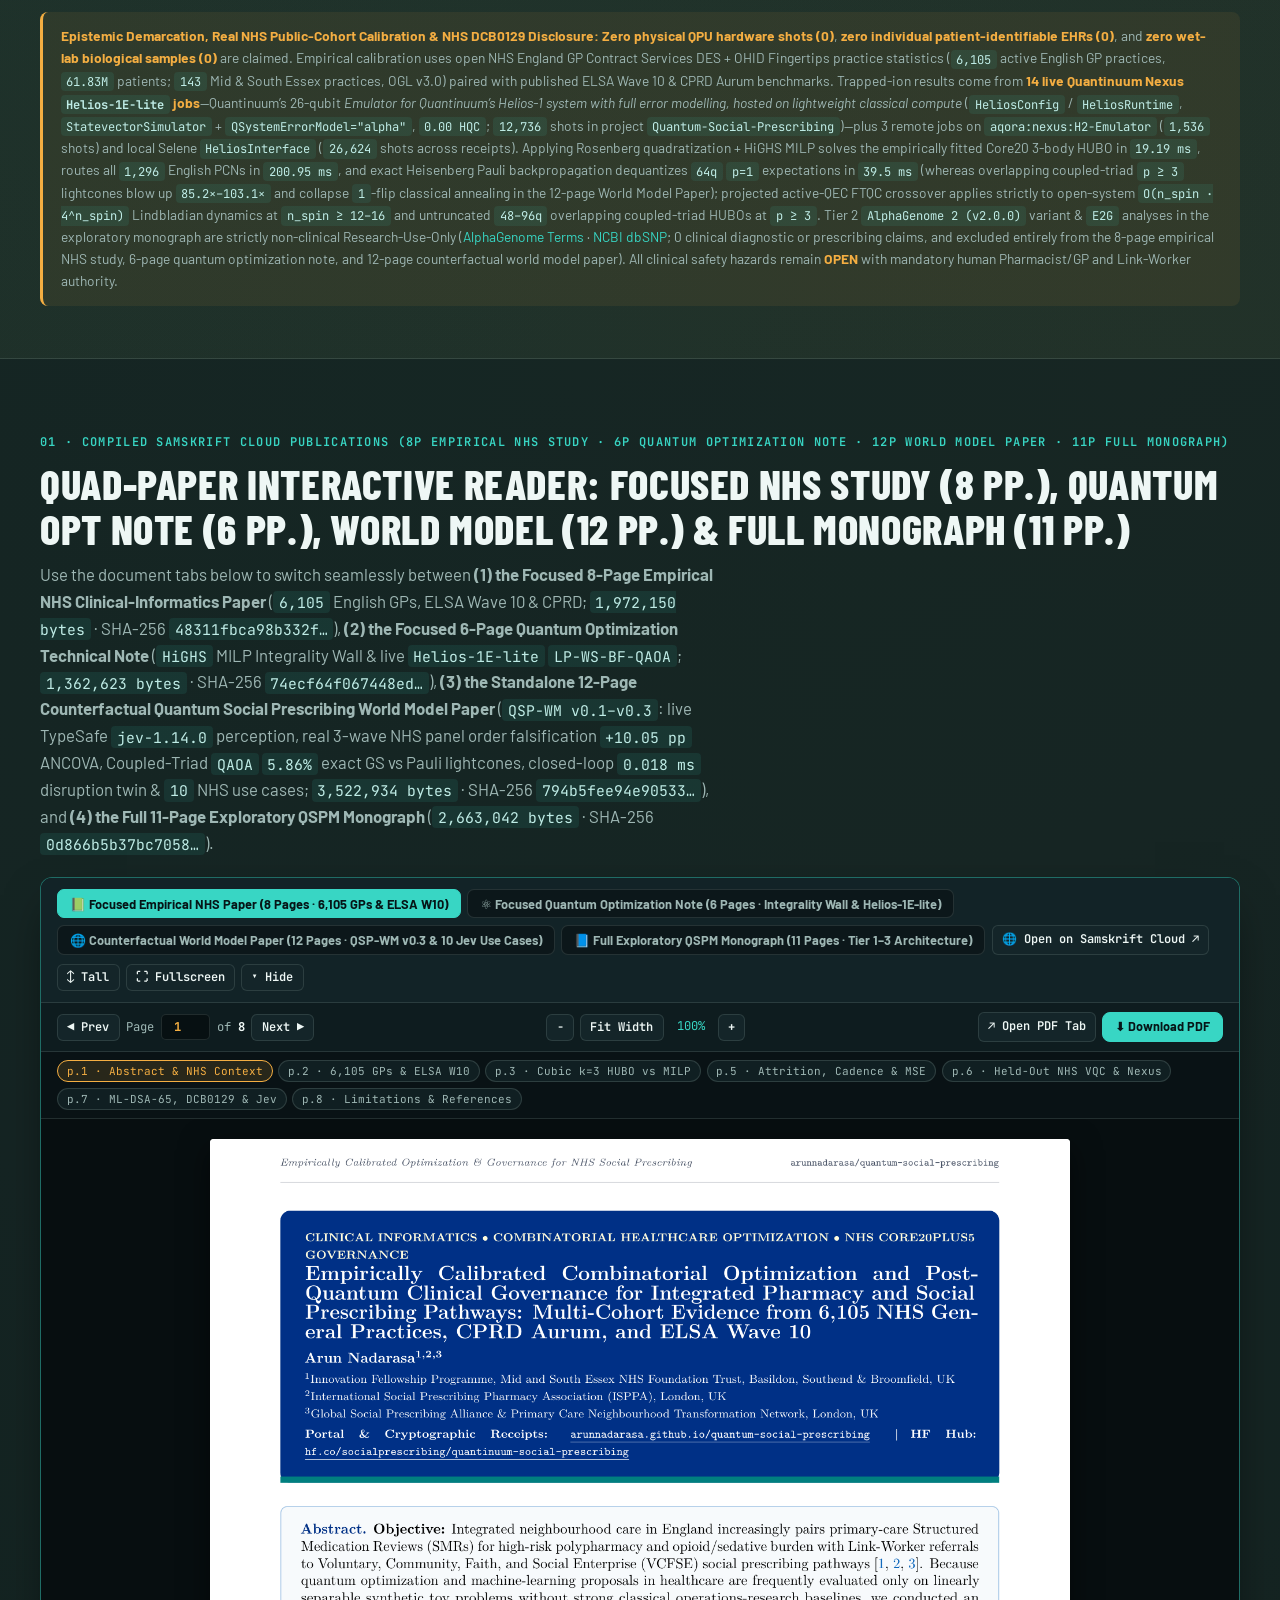
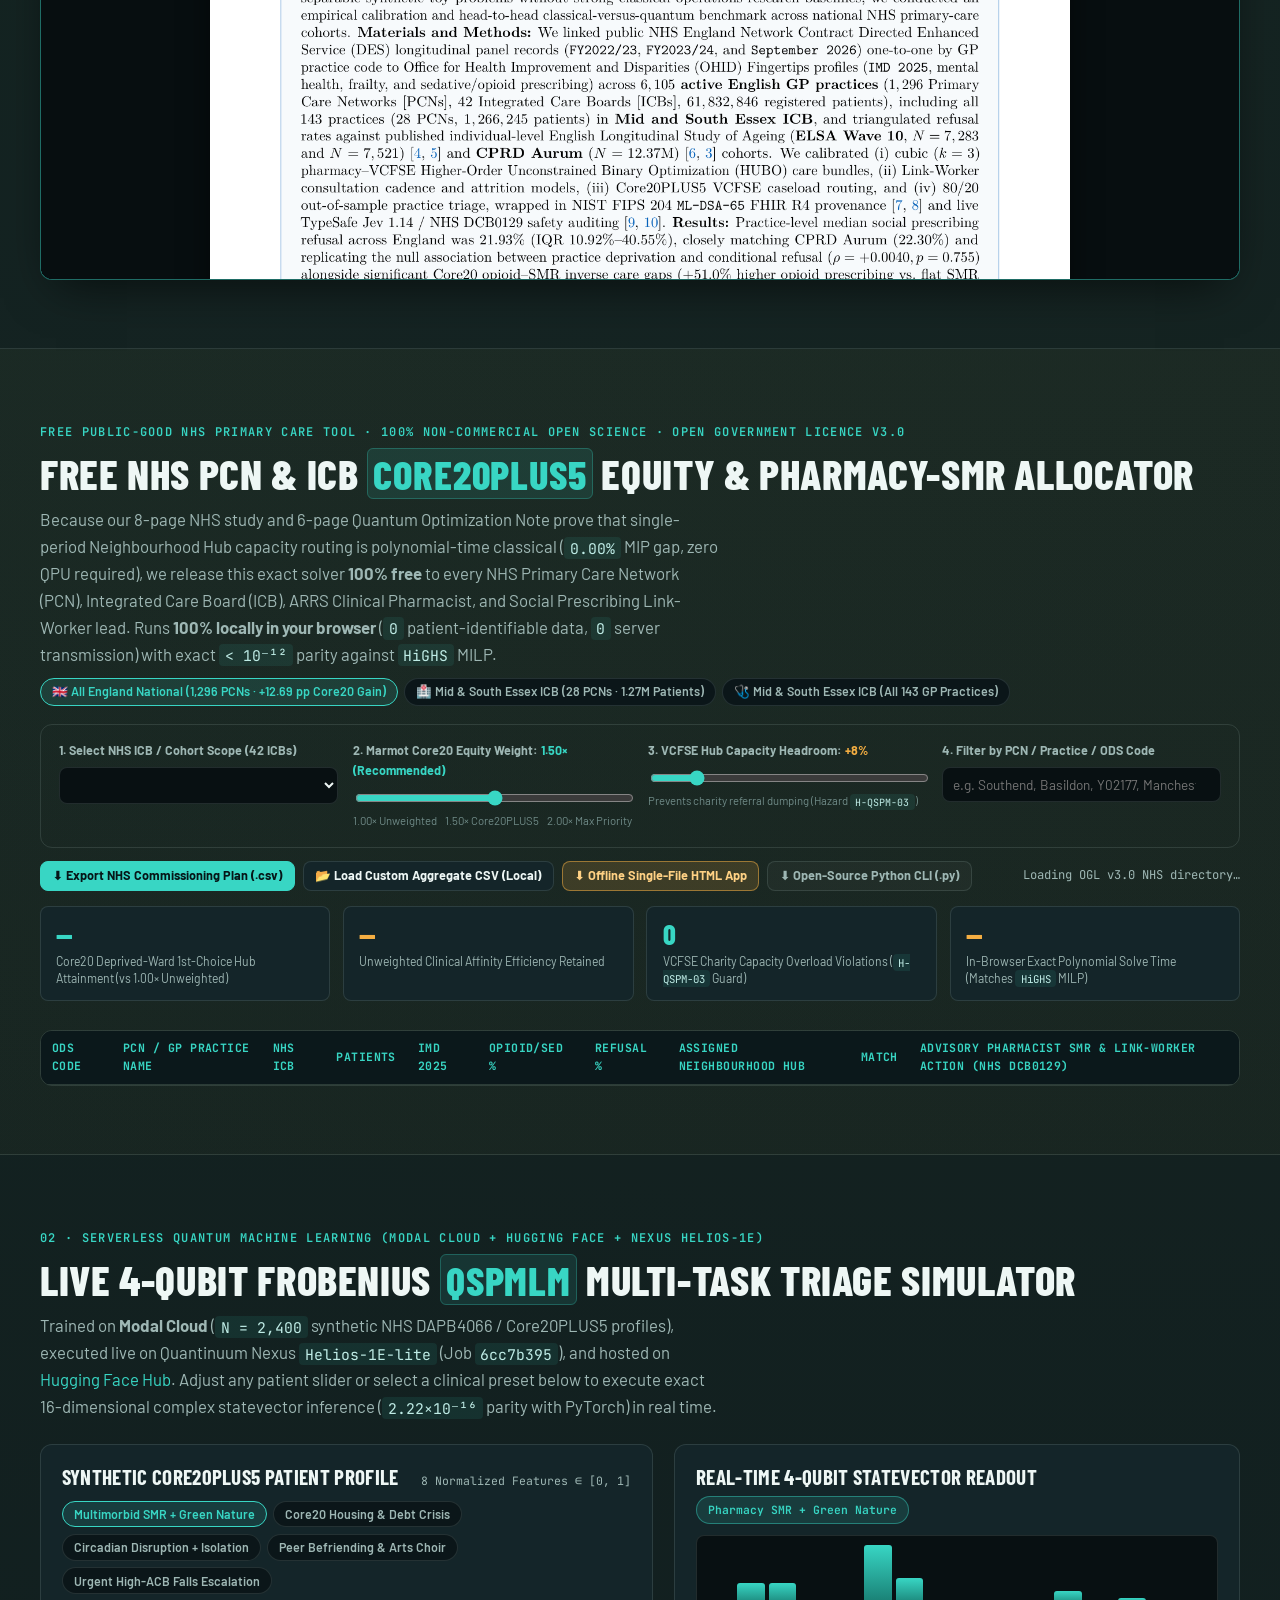
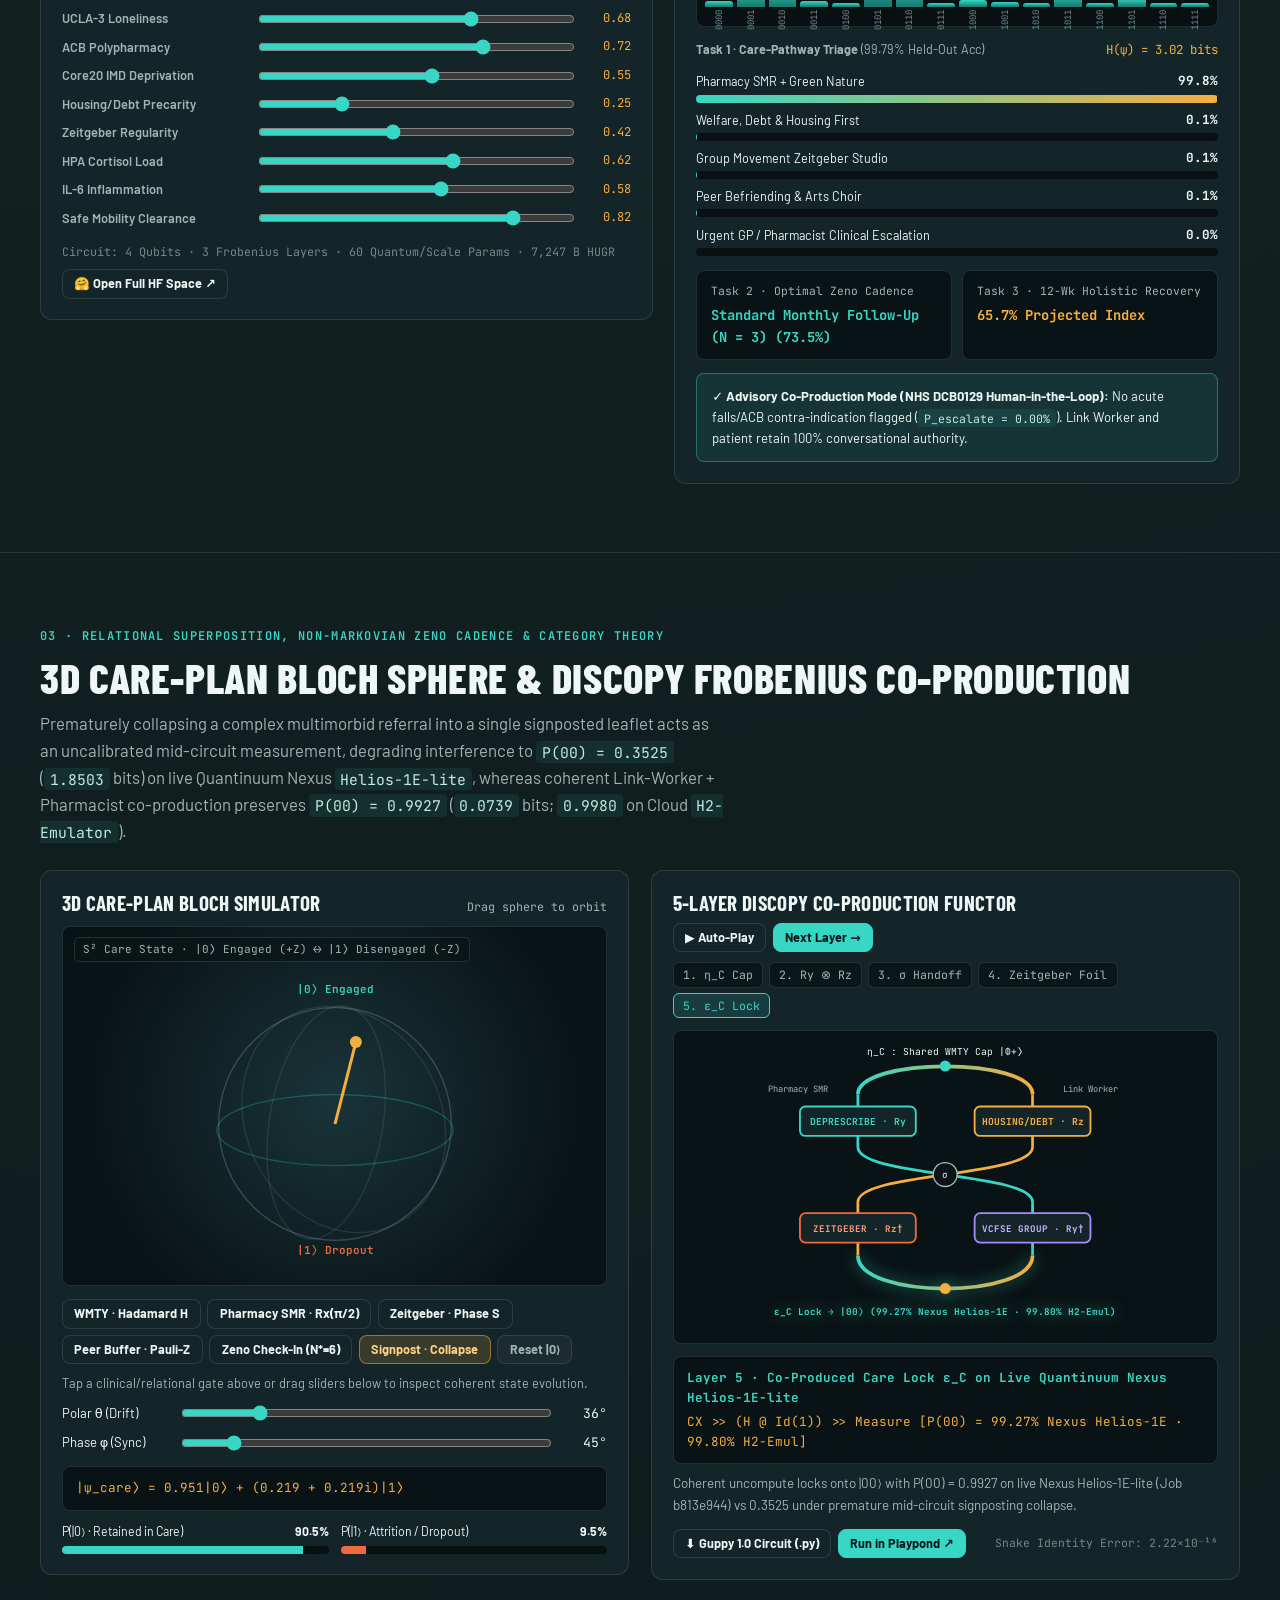
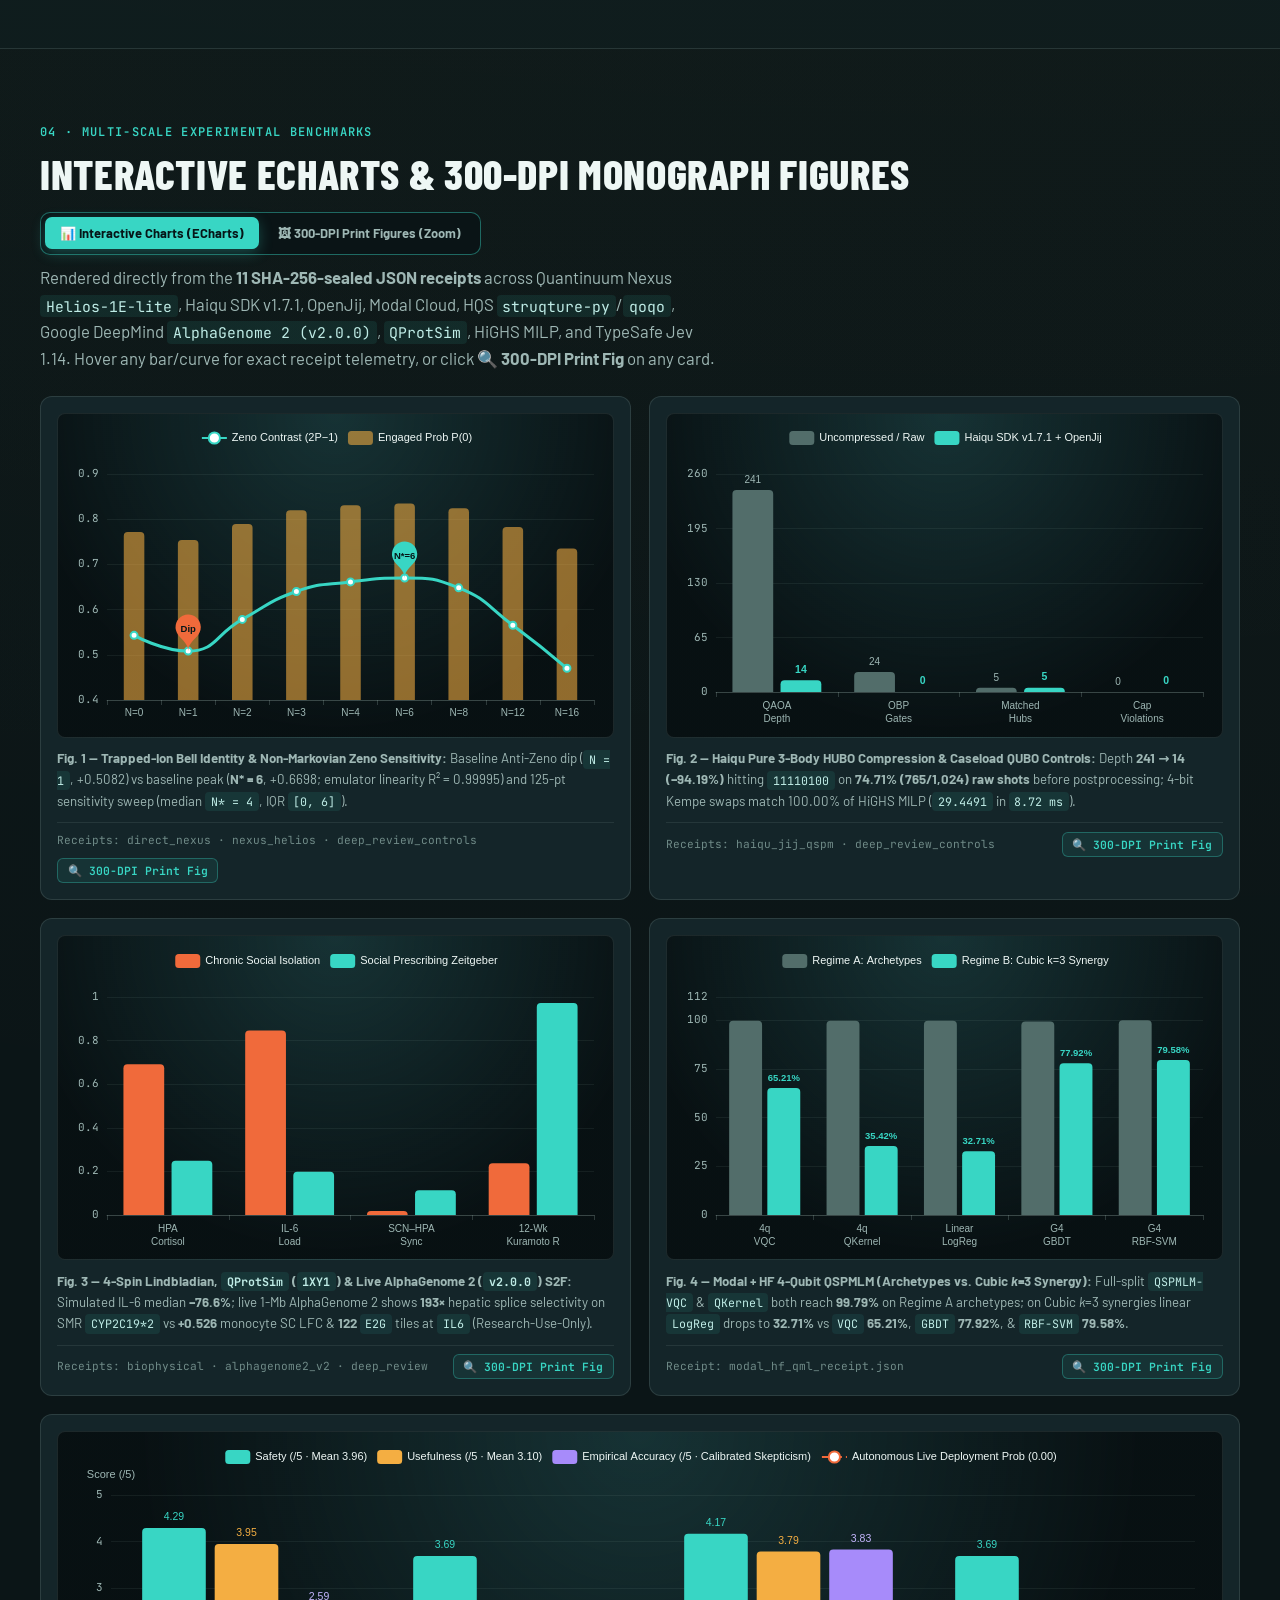
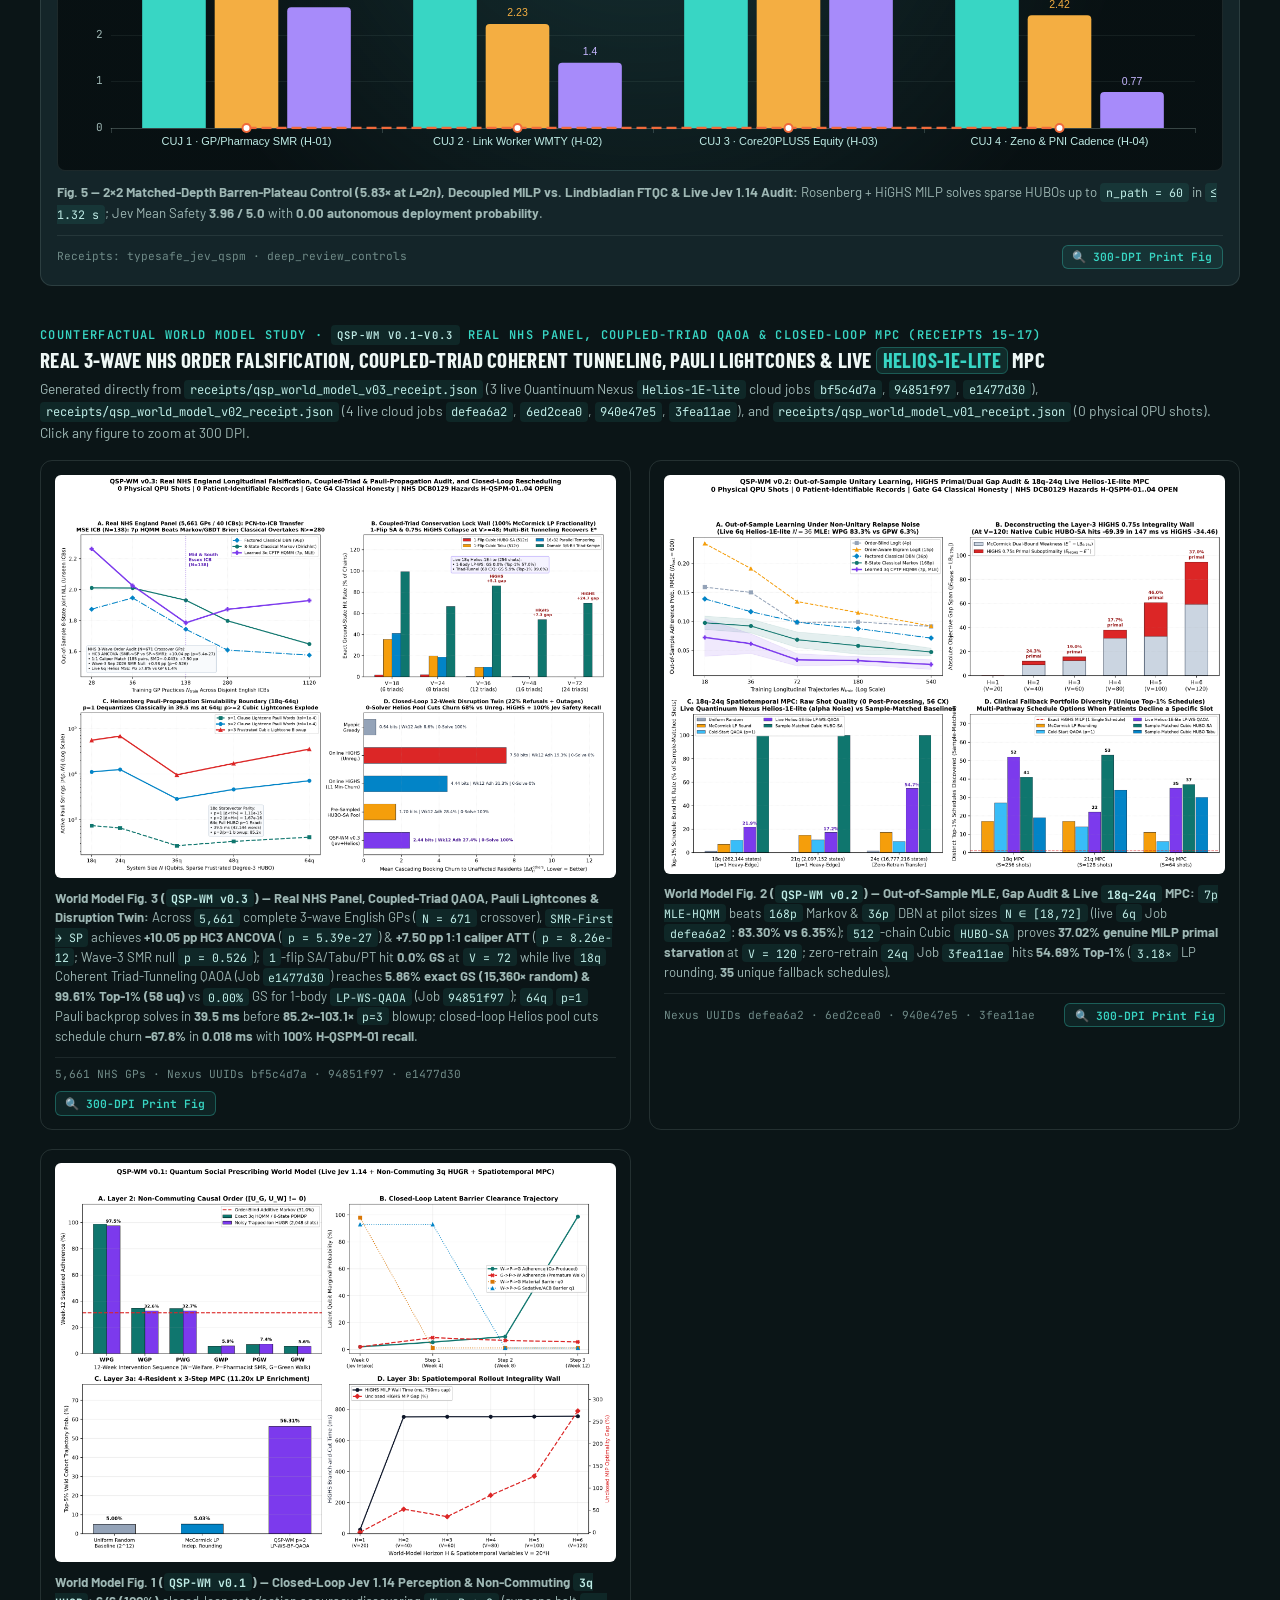
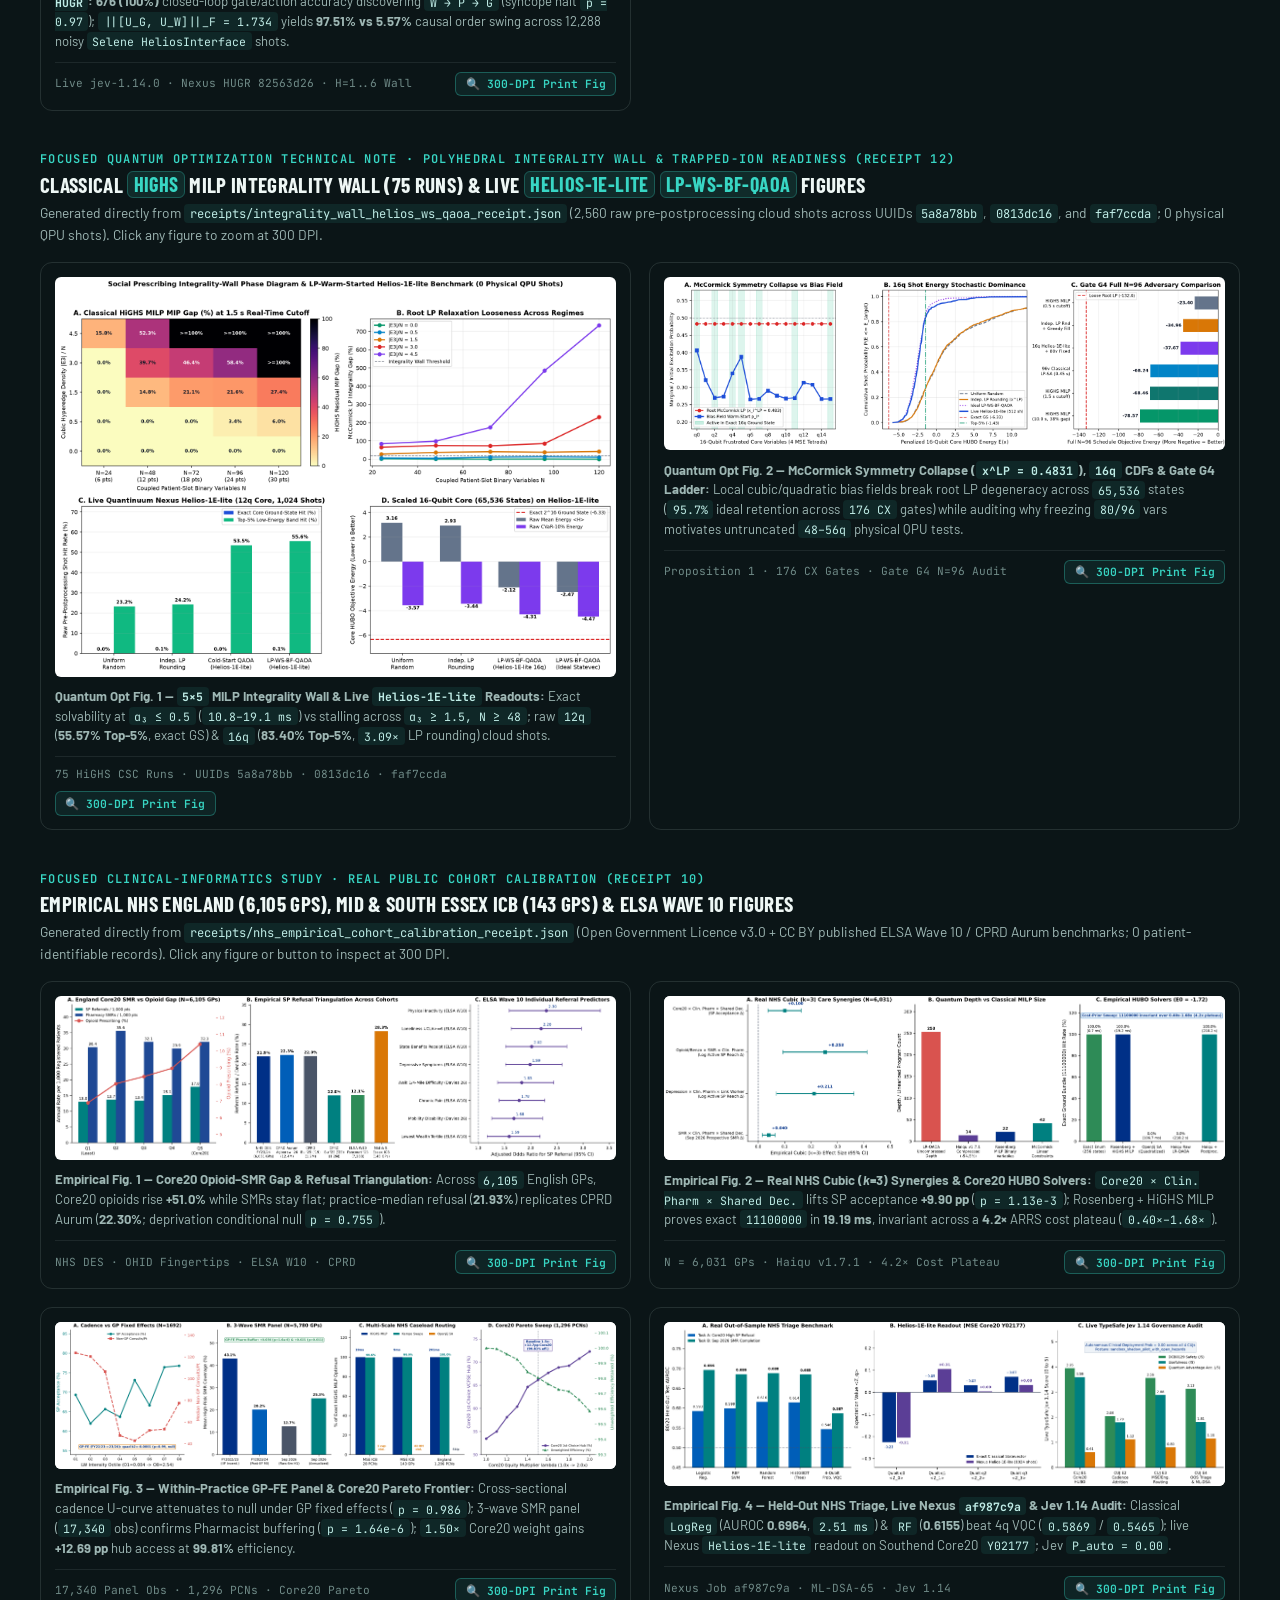
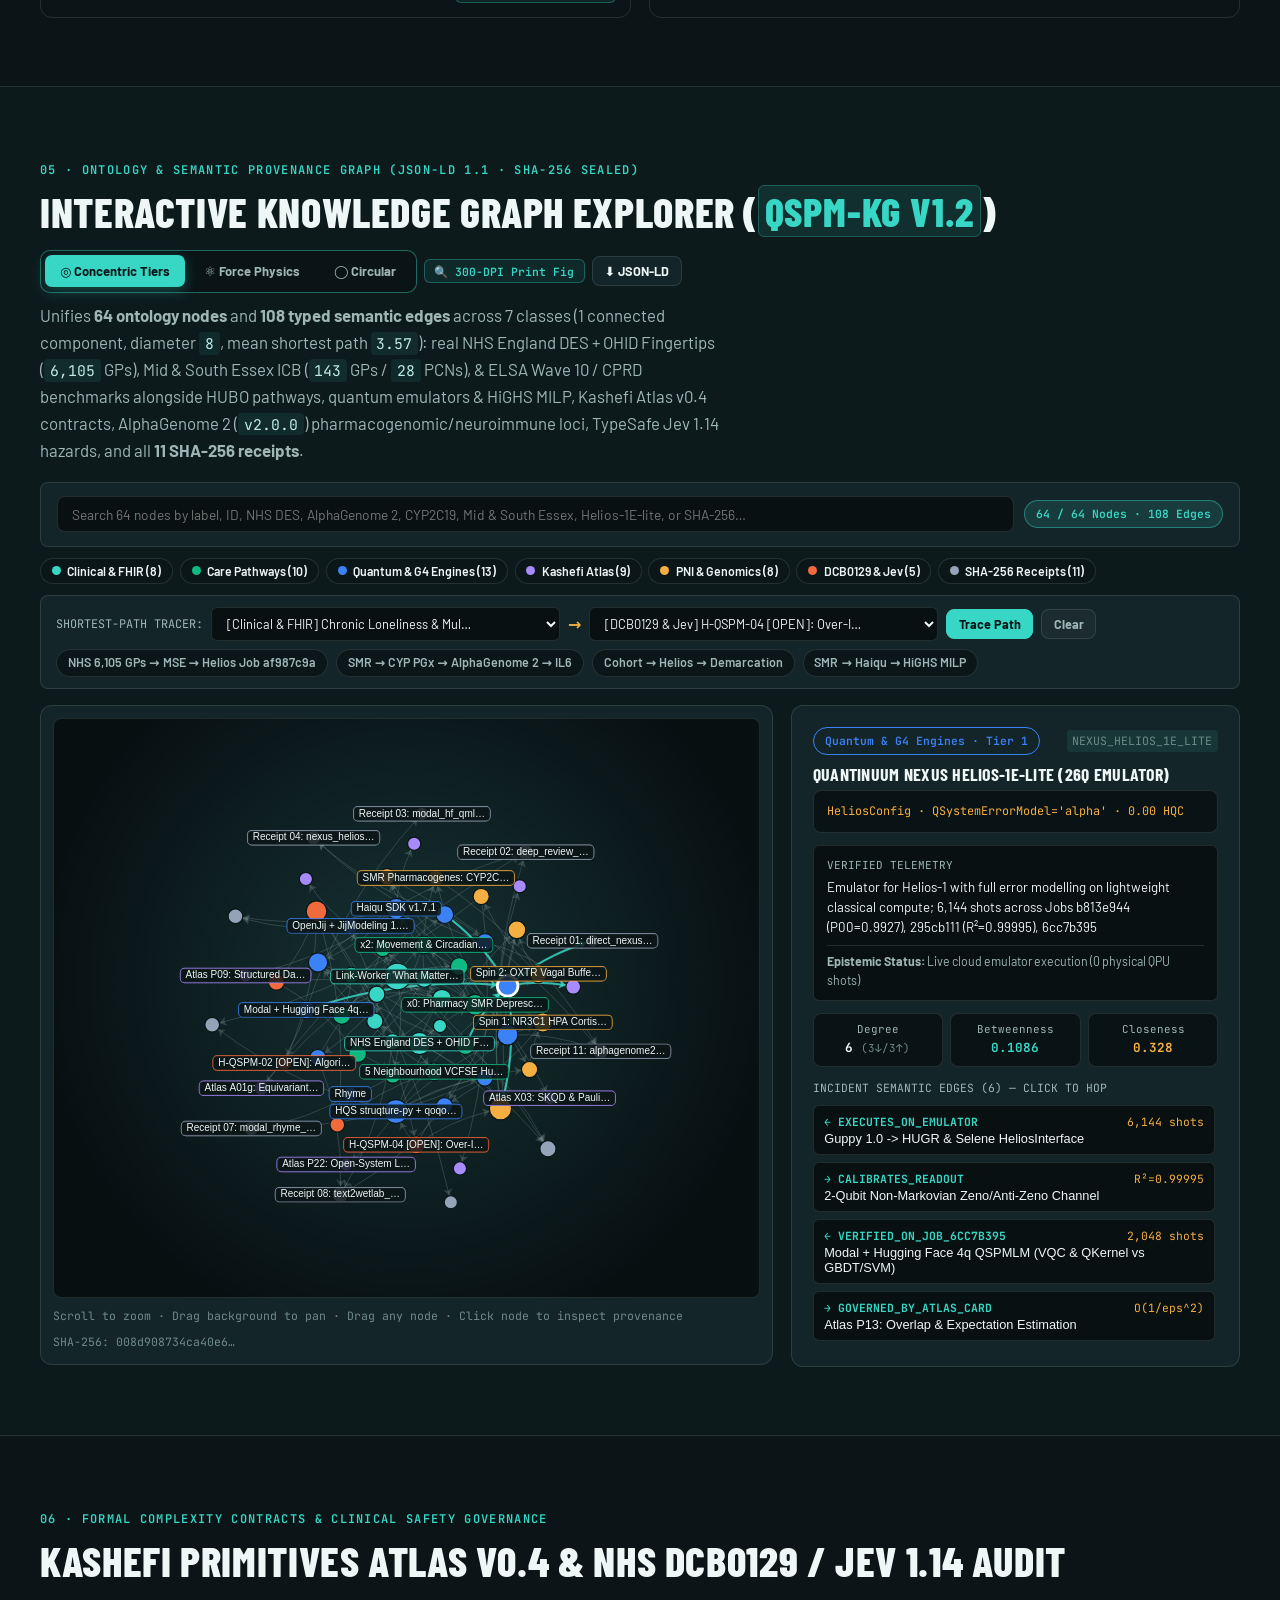
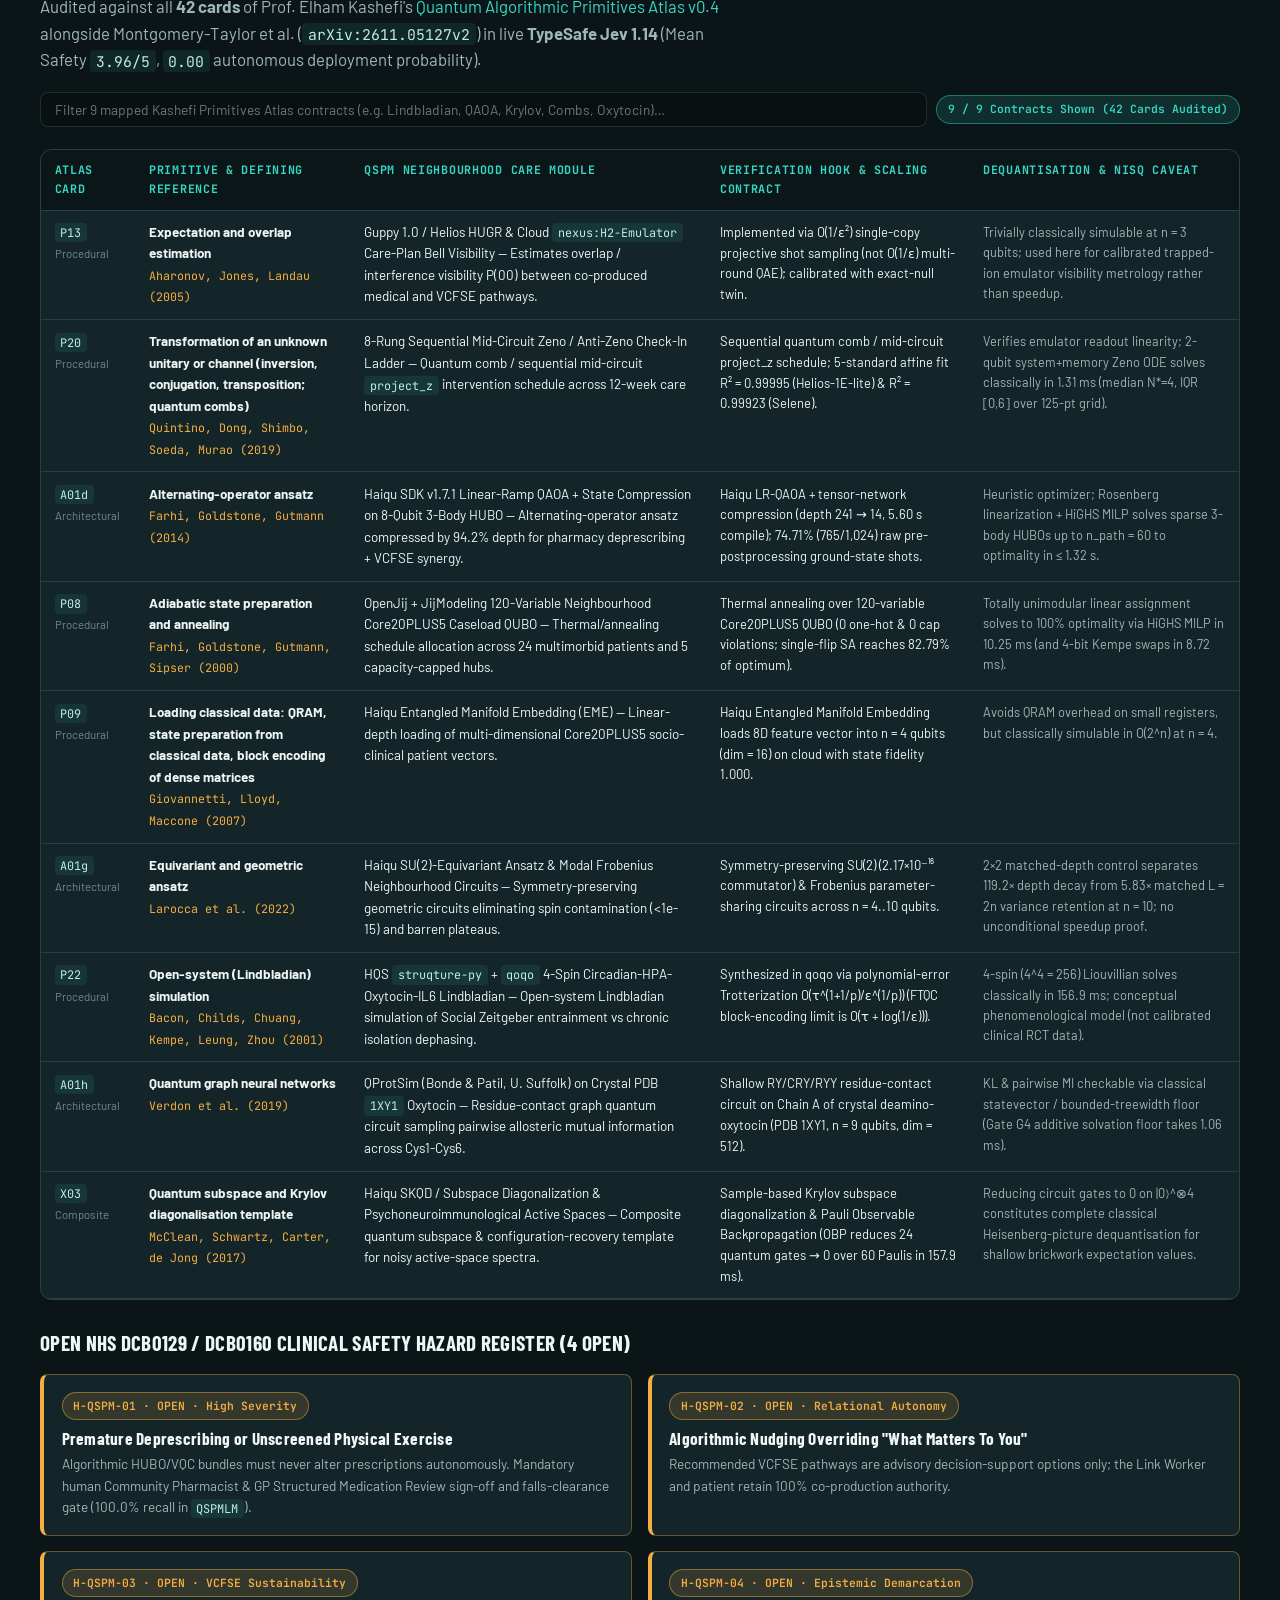
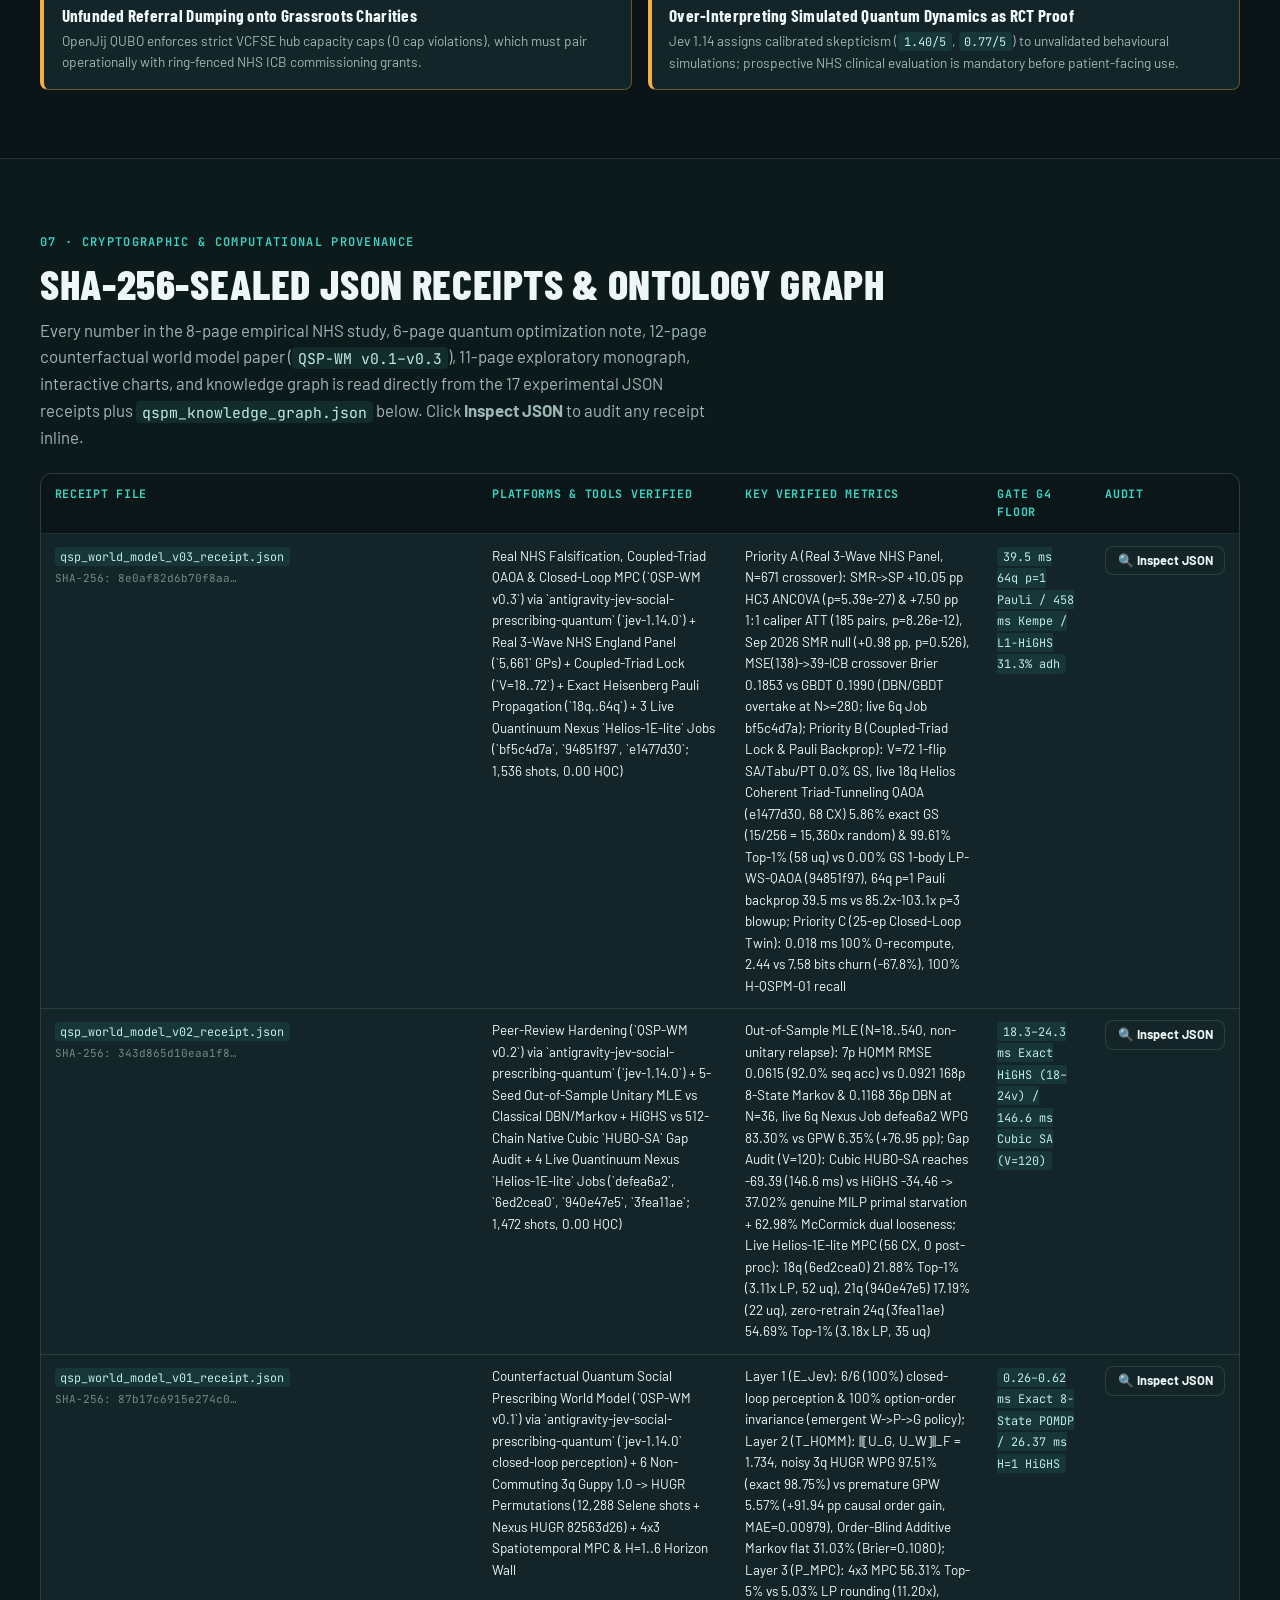
==== commit 22d53c03: "deploy(pages): publish 12p QSP-WM v0.3 World Model paper, 300-DPI Fig. 3 & sealed receipt" ====
--- a/index.html
+++ b/index.html
@@ -49,7 +49,7 @@
       </a>
 
       <nav id="primary-nav" class="nav-links" aria-label="Primary sections">
-        <a href="#paper">Papers (6p·8p·9p·11p)</a>
+        <a href="#paper">Papers (6p·8p·11p·12p)</a>
         <a href="#pcn-tool" style="color:var(--signal);font-weight:700">Free NHS Tool</a>
         <a href="#qml">4q QSPMLM</a>
         <a href="#zeno">Bloch &amp; DisCoPy</a>
@@ -74,10 +74,10 @@
         <div class="hero-badges">
           <span class="pill pill-signal">100% Non-Commercial Open-Science &amp; Free NHS PCN Public-Good Mandate</span>
           <span class="pill pill-signal">Empirical NHS Cohort: 6,105 GPs · 143 MSE GPs · ELSA Wave 10</span>
-          <span class="pill pill-signal">9p World Model (QSP-WM v0.2): Out-of-Sample MLE + Live 18q–24q Helios-1E-lite MPC</span>
+          <span class="pill pill-signal">12p World Model (QSP-WM v0.3): Real 3-Wave NHS Panel + Coupled-Triad QAOA + Closed-Loop MPC</span>
           <span class="pill pill-amber">6p Quantum Opt Note: HiGHS Integrality Wall + 16q Helios-1E-lite (83.40% Top-5%)</span>
           <span class="pill">Modal + HF 4q QSPMLM · HQS · QProtSim · AlphaGenome 2 (v2.0.0)</span>
-          <span class="pill pill-ember">NHS DCB0129 · 0 Physical QPU Shots · 17 SHA-256 Receipts</span>
+          <span class="pill pill-ember">NHS DCB0129 · 0 Physical QPU Shots · 18 SHA-256 Receipts</span>
         </div>
 
         <p class="kicker">Integrated Neighbourhood Care · Community Pharmacy SMR · Quantum Algorithms &amp; Biophysical Grounding</p>
@@ -86,7 +86,7 @@
           Structured across <strong>four cleanly separated Samskrift publications</strong> plus a <strong>100% free classical NHS PCN equity tool</strong>:
           <strong>(1) Focused 8-Page Empirical NHS Clinical-Informatics Study</strong> (<code>6,105</code> English GPs, ELSA Wave 10 &amp; CPRD),
           <strong>(2) Focused 6-Page Quantum Optimization Technical Note</strong> (McCormick Integrality Wall &amp; live <code>Helios-1E-lite</code> <code>LP-WS-BF-QAOA</code>),
-          <strong>(3) Standalone 9-Page Counterfactual World Model Paper</strong> (<code>QSP-WM v0.1 &amp; v0.2</code>: TypeSafe <code>jev-1.14.0</code> perception, out-of-sample unitary MLE, <code>HiGHS</code>/<code>HUBO-SA</code> primal-dual gap decomposition, live <code>18q–24q</code> <code>Helios-1E-lite</code> MPC &amp; <code>10</code> NHS use cases), and
+          <strong>(3) Standalone 12-Page Counterfactual World Model Paper</strong> (<code>QSP-WM v0.1–v0.3</code>: TypeSafe <code>jev-1.14.0</code> perception, real 3-wave NHS panel order falsification <code>+10.05 pp</code> ANCOVA, Coupled-Triad <code>QAOA</code> <code>5.86%</code> exact GS vs Pauli lightcones, closed-loop <code>0.018 ms</code> disruption twin &amp; <code>10</code> NHS use cases), and
           <strong>(4) Full 11-Page Three-Tier Exploratory Monograph</strong>.
         </p>
 
@@ -103,12 +103,12 @@
           <div class="hero-papers-actions">
             <a class="btn btn-primary btn-sm" href="#paper" data-jump-paper="focused">📗 8-Page Focused NHS Paper (6,105 GPs)</a>
             <a class="btn btn-amber btn-sm" href="#paper" data-jump-paper="quantum_opt">⚛ 6-Page Quantum Opt Note (Helios-1E-lite)</a>
-            <a class="btn btn-primary btn-sm" href="#paper" data-jump-paper="world_model">🌐 9-Page World Model Paper (QSP-WM v0.2)</a>
+            <a class="btn btn-primary btn-sm" href="#paper" data-jump-paper="world_model">🌐 12-Page World Model Paper (QSP-WM v0.3)</a>
             <a class="btn btn-sm" style="border-color:var(--signal);color:var(--signal)" href="#pcn-tool">🏥 Free NHS PCN Core20 Tool (1,296 PCNs)</a>
             <a class="btn btn-sm" href="#paper" data-jump-paper="monograph">📘 11-Page Full Monograph</a>
             <a class="btn btn-ghost btn-sm" href="downloads/Focused_Clinical_Informatics_Social_Prescribing.pdf" download="Focused_Clinical_Informatics_Social_Prescribing.pdf">⬇ 8p NHS PDF (1.97 MB)</a>
             <a class="btn btn-ghost btn-sm" href="downloads/Integrality_Wall_Quantum_Optimization_Note.pdf" download="Integrality_Wall_Quantum_Optimization_Note.pdf">⬇ 6p Quantum PDF (1.36 MB)</a>
-            <a class="btn btn-ghost btn-sm" href="downloads/Quantum_Social_Prescribing_World_Model.pdf" download="Quantum_Social_Prescribing_World_Model.pdf">⬇ 9p World Model PDF (2.68 MB)</a>
+            <a class="btn btn-ghost btn-sm" href="downloads/Quantum_Social_Prescribing_World_Model.pdf" download="Quantum_Social_Prescribing_World_Model.pdf">⬇ 12p World Model PDF (3.52 MB)</a>
           </div>
         </div>
 
@@ -116,14 +116,14 @@
         <div class="tracks-grid" aria-label="Research Entry Tracks">
           <div class="track-card">
             <div>
-              <div class="track-role">Track 01 · Four Samskrift Publications (8p NHS · 6p Quantum · 9p World Model · 11p Full)</div>
+              <div class="track-role">Track 01 · Four Samskrift Publications (8p NHS · 6p Quantum · 12p World Model · 11p Full)</div>
               <div class="track-title">Focused NHS, Quantum Opt, World Model &amp; Full Papers</div>
-              <p class="track-desc">Switch live between the <strong>8-Page Empirical NHS Study</strong>, the <strong>6-Page Quantum Optimization Note</strong>, the <strong>9-Page Counterfactual World Model Paper</strong> (<code>QSP-WM v0.2</code> + <code>10</code> Jev Use Cases), and the <strong>11-Page Full Monograph</strong>.</p>
+              <p class="track-desc">Switch live between the <strong>8-Page Empirical NHS Study</strong>, the <strong>6-Page Quantum Optimization Note</strong>, the <strong>12-Page Counterfactual World Model Paper</strong> (<code>QSP-WM v0.3</code> + <code>10</code> Jev Use Cases), and the <strong>11-Page Full Monograph</strong>.</p>
             </div>
             <div class="track-actions">
               <a class="btn btn-primary btn-sm" href="#paper" data-jump-paper="focused">📗 8p NHS Study</a>
               <a class="btn btn-amber btn-sm" href="#paper" data-jump-paper="quantum_opt">⚛ 6p Quantum Note</a>
-              <a class="btn btn-sm" style="border-color:var(--signal);color:var(--signal)" href="#paper" data-jump-paper="world_model">🌐 9p World Model</a>
+              <a class="btn btn-sm" style="border-color:var(--signal);color:var(--signal)" href="#paper" data-jump-paper="world_model">🌐 12p World Model</a>
             </div>
           </div>
 
@@ -148,7 +148,7 @@
             </div>
             <div class="track-actions">
               <a class="btn btn-amber btn-sm" href="#governance">🛡 Audit &amp; Hazards</a>
-              <a class="btn btn-sm" href="#census">🔍 Inspect 17 Receipts</a>
+              <a class="btn btn-sm" href="#census">🔍 Inspect 18 Receipts</a>
             </div>
           </div>
         </div>
@@ -161,9 +161,9 @@
           <div class="sandbox-links">
             <a class="btn btn-sm" href="https://samskrift.com/view/e6628414-9373-4a34-accd-cc8b6d46e0ce/7c7a2c96-238a-4e05-9d8d-230d04da8440" target="_blank" rel="noopener">📗 Samskrift 8p NHS Paper ↗</a>
             <a class="btn btn-amber btn-sm" href="https://samskrift.com/view/b2cef0ea-fbe0-4df7-8546-92b62c7498b3/6631fd61-d667-4328-a798-55b12b7a57fd" target="_blank" rel="noopener">⚛ Samskrift 6p Quantum Note ↗</a>
-            <a class="btn btn-sm" style="border-color:var(--signal);color:var(--signal)" href="https://samskrift.com/view/828fbe1b-e53c-43ef-bbe2-81d0024deea8/e0639112-27a8-457f-9268-1cfc9e1bc14a" target="_blank" rel="noopener">🌐 Samskrift 9p World Model ↗</a>
+            <a class="btn btn-sm" style="border-color:var(--signal);color:var(--signal)" href="https://samskrift.com/view/828fbe1b-e53c-43ef-bbe2-81d0024deea8/e0639112-27a8-457f-9268-1cfc9e1bc14a" target="_blank" rel="noopener">🌐 Samskrift 12p World Model ↗</a>
             <a class="btn btn-sm" href="https://samskrift.com/view/0db305b3-9a91-4fdb-ada8-b760beda1ec5/668cdf7d-9840-478a-9101-88989e408c54" target="_blank" rel="noopener">📘 Samskrift 11p Monograph ↗</a>
-            <a class="btn btn-sm" href="receipts/qsp_world_model_v02_receipt.json" target="_blank" rel="noopener">🧾 World-Model v0.2 Receipt ↗</a>
+            <a class="btn btn-sm" href="receipts/qsp_world_model_v03_receipt.json" target="_blank" rel="noopener">🧾 World-Model v0.3 Receipt ↗</a>
             <a class="btn btn-sm" href="https://huggingface.co/spaces/socialprescribing/quantinuum-social-prescribing" target="_blank" rel="noopener">🤗 QSPMLM Space ↗</a>
           </div>
         </div>
@@ -203,7 +203,7 @@
 
         <div class="honesty-banner" role="note">
           <strong>Epistemic Demarcation, Real NHS Public-Cohort Calibration &amp; NHS DCB0129 Disclosure:</strong>
-          <strong>Zero physical QPU hardware shots (0)</strong>, <strong>zero individual patient-identifiable EHRs (0)</strong>, and <strong>zero wet-lab biological samples (0)</strong> are claimed. Empirical calibration uses open NHS England GP Contract Services DES + OHID Fingertips practice statistics (<code>6,105</code> active English GP practices, <code>61.83M</code> patients; <code>143</code> Mid &amp; South Essex practices, OGL v3.0) paired with published ELSA Wave 10 &amp; CPRD Aurum benchmarks. Trapped-ion results come from <strong>11 live Quantinuum Nexus <code>Helios-1E-lite</code> jobs</strong>—Quantinuum’s 26-qubit <em>Emulator for Quantinuum’s Helios-1 system with full error modelling, hosted on lightweight classical compute</em> (<code>HeliosConfig</code> / <code>HeliosRuntime</code>, <code>StatevectorSimulator</code> + <code>QSystemErrorModel="alpha"</code>, <code>0.00 HQC</code>; <code>11,200</code> shots in project <code>Quantum-Social-Prescribing</code>)—plus 3 remote jobs on <code>aqora:nexus:H2-Emulator</code> (<code>1,536</code> shots) and local Selene <code>HeliosInterface</code> (<code>25,600</code> shots across receipts). Applying Rosenberg quadratization + HiGHS MILP solves the empirically fitted Core20 3-body HUBO in <code>19.19 ms</code> and routes all <code>1,296</code> English PCNs in <code>200.95 ms</code> (whereas multi-horizon frustrated 3-body co-scheduling triggers both McCormick LP symmetry looseness and genuine MILP primal starvation audited against <code>512</code>-chain Native Cubic <code>HUBO-SA</code> in the 6-page Quantum Opt Note and 9-page World Model Paper); projected active-QEC FTQC crossover applies strictly to open-system <code>O(n_spin · 4^n_spin)</code> Lindbladian dynamics at <code>n_spin ≥ 12–16</code> and untruncated <code>48–96q</code> frustrated spatiotemporal HUBOs. Tier 2 <code>AlphaGenome 2 (v2.0.0)</code> variant &amp; <code>E2G</code> analyses in the exploratory monograph are strictly non-clinical Research-Use-Only (<a href="https://deepmind.google.com/science/alphagenome/" target="_blank" rel="noopener">AlphaGenome Terms</a> · <a href="https://www.ncbi.nlm.nih.gov/snp/" target="_blank" rel="noopener">NCBI dbSNP</a>; 0 clinical diagnostic or prescribing claims, and excluded entirely from the 8-page empirical NHS study, 6-page quantum optimization note, and 9-page counterfactual world model paper). All clinical safety hazards remain <strong>OPEN</strong> with mandatory human Pharmacist/GP and Link-Worker authority.
+          <strong>Zero physical QPU hardware shots (0)</strong>, <strong>zero individual patient-identifiable EHRs (0)</strong>, and <strong>zero wet-lab biological samples (0)</strong> are claimed. Empirical calibration uses open NHS England GP Contract Services DES + OHID Fingertips practice statistics (<code>6,105</code> active English GP practices, <code>61.83M</code> patients; <code>143</code> Mid &amp; South Essex practices, OGL v3.0) paired with published ELSA Wave 10 &amp; CPRD Aurum benchmarks. Trapped-ion results come from <strong>14 live Quantinuum Nexus <code>Helios-1E-lite</code> jobs</strong>—Quantinuum’s 26-qubit <em>Emulator for Quantinuum’s Helios-1 system with full error modelling, hosted on lightweight classical compute</em> (<code>HeliosConfig</code> / <code>HeliosRuntime</code>, <code>StatevectorSimulator</code> + <code>QSystemErrorModel="alpha"</code>, <code>0.00 HQC</code>; <code>12,736</code> shots in project <code>Quantum-Social-Prescribing</code>)—plus 3 remote jobs on <code>aqora:nexus:H2-Emulator</code> (<code>1,536</code> shots) and local Selene <code>HeliosInterface</code> (<code>26,624</code> shots across receipts). Applying Rosenberg quadratization + HiGHS MILP solves the empirically fitted Core20 3-body HUBO in <code>19.19 ms</code>, routes all <code>1,296</code> English PCNs in <code>200.95 ms</code>, and exact Heisenberg Pauli backpropagation dequantizes <code>64q</code> <code>p=1</code> expectations in <code>39.5 ms</code> (whereas overlapping coupled-triad <code>p ≥ 3</code> lightcones blow up <code>85.2×–103.1×</code> and collapse <code>1</code>-flip classical annealing in the 12-page World Model Paper); projected active-QEC FTQC crossover applies strictly to open-system <code>O(n_spin · 4^n_spin)</code> Lindbladian dynamics at <code>n_spin ≥ 12–16</code> and untruncated <code>48–96q</code> overlapping coupled-triad HUBOs at <code>p ≥ 3</code>. Tier 2 <code>AlphaGenome 2 (v2.0.0)</code> variant &amp; <code>E2G</code> analyses in the exploratory monograph are strictly non-clinical Research-Use-Only (<a href="https://deepmind.google.com/science/alphagenome/" target="_blank" rel="noopener">AlphaGenome Terms</a> · <a href="https://www.ncbi.nlm.nih.gov/snp/" target="_blank" rel="noopener">NCBI dbSNP</a>; 0 clinical diagnostic or prescribing claims, and excluded entirely from the 8-page empirical NHS study, 6-page quantum optimization note, and 12-page counterfactual world model paper). All clinical safety hazards remain <strong>OPEN</strong> with mandatory human Pharmacist/GP and Link-Worker authority.
         </div>
       </div>
     </section>
@@ -211,10 +211,10 @@
     <!-- Section 01: Quad Samskrift Papers & Live In-Page PDF.js Reader -->
     <section id="paper" class="band band-alt">
       <div class="container">
-        <p class="kicker">01 · Compiled Samskrift Cloud Publications (8p Empirical NHS Study · 6p Quantum Optimization Note · 9p World Model Paper · 11p Full Monograph)</p>
-        <h2>Quad-Paper Interactive Reader: Focused NHS Study (8 pp.), Quantum Opt Note (6 pp.), World Model (9 pp.) &amp; Full Monograph (11 pp.)</h2>
+        <p class="kicker">01 · Compiled Samskrift Cloud Publications (8p Empirical NHS Study · 6p Quantum Optimization Note · 12p World Model Paper · 11p Full Monograph)</p>
+        <h2>Quad-Paper Interactive Reader: Focused NHS Study (8 pp.), Quantum Opt Note (6 pp.), World Model (12 pp.) &amp; Full Monograph (11 pp.)</h2>
         <p class="lead">
-          Use the document tabs below to switch seamlessly between <strong>(1) the Focused 8-Page Empirical NHS Clinical-Informatics Paper</strong> (<code>6,105</code> English GPs, ELSA Wave 10 &amp; CPRD; <code>1,972,150 bytes</code> · SHA-256 <code>48311fbca98b332f…</code>), <strong>(2) the Focused 6-Page Quantum Optimization Technical Note</strong> (<code>HiGHS</code> MILP Integrality Wall &amp; live <code>Helios-1E-lite</code> <code>LP-WS-BF-QAOA</code>; <code>1,362,623 bytes</code> · SHA-256 <code>74ecf64f067448ed…</code>), <strong>(3) the Standalone 9-Page Counterfactual Quantum Social Prescribing World Model Paper</strong> (<code>QSP-WM v0.1 &amp; v0.2</code>: live TypeSafe <code>jev-1.14.0</code> perception, out-of-sample <code>7p</code> unitary MLE, <code>HiGHS</code>/<code>HUBO-SA</code> primal-dual gap audit, live <code>6q/18q/21q/24q</code> <code>Helios-1E-lite</code> rollouts &amp; <code>10</code> NHS use cases; <code>2,677,417 bytes</code> · SHA-256 <code>3101587e4b400ff1…</code>), and <strong>(4) the Full 11-Page Exploratory QSPM Monograph</strong> (<code>2,663,042 bytes</code> · SHA-256 <code>0d866b5b37bc7058…</code>).
+          Use the document tabs below to switch seamlessly between <strong>(1) the Focused 8-Page Empirical NHS Clinical-Informatics Paper</strong> (<code>6,105</code> English GPs, ELSA Wave 10 &amp; CPRD; <code>1,972,150 bytes</code> · SHA-256 <code>48311fbca98b332f…</code>), <strong>(2) the Focused 6-Page Quantum Optimization Technical Note</strong> (<code>HiGHS</code> MILP Integrality Wall &amp; live <code>Helios-1E-lite</code> <code>LP-WS-BF-QAOA</code>; <code>1,362,623 bytes</code> · SHA-256 <code>74ecf64f067448ed…</code>), <strong>(3) the Standalone 12-Page Counterfactual Quantum Social Prescribing World Model Paper</strong> (<code>QSP-WM v0.1–v0.3</code>: live TypeSafe <code>jev-1.14.0</code> perception, real 3-wave NHS panel order falsification <code>+10.05 pp</code> ANCOVA, Coupled-Triad <code>QAOA</code> <code>5.86%</code> exact GS vs Pauli lightcones, closed-loop <code>0.018 ms</code> disruption twin &amp; <code>10</code> NHS use cases; <code>3,522,934 bytes</code> · SHA-256 <code>794b5fee94e90533…</code>), and <strong>(4) the Full 11-Page Exploratory QSPM Monograph</strong> (<code>2,663,042 bytes</code> · SHA-256 <code>0d866b5b37bc7058…</code>).
         </p>
 
         <div id="paper-preview-panel" class="reader-panel" role="region" aria-label="Interactive Monograph Preview Panel">
@@ -222,7 +222,7 @@
             <div class="reader-doc-pills" role="tablist" aria-label="Select publication document">
               <button type="button" class="reader-doc-btn active" data-paper-doc="focused" role="tab" aria-selected="true">📗 Focused Empirical NHS Paper (8 Pages · 6,105 GPs &amp; ELSA W10)</button>
               <button type="button" class="reader-doc-btn" data-paper-doc="quantum_opt" role="tab" aria-selected="false">⚛ Focused Quantum Optimization Note (6 Pages · Integrality Wall &amp; Helios-1E-lite)</button>
-              <button type="button" class="reader-doc-btn" data-paper-doc="world_model" role="tab" aria-selected="false">🌐 Counterfactual World Model Paper (9 Pages · QSP-WM v0.2 &amp; 10 Jev Use Cases)</button>
+              <button type="button" class="reader-doc-btn" data-paper-doc="world_model" role="tab" aria-selected="false">🌐 Counterfactual World Model Paper (12 Pages · QSP-WM v0.3 &amp; 10 Jev Use Cases)</button>
               <button type="button" class="reader-doc-btn" data-paper-doc="monograph" role="tab" aria-selected="false">📘 Full Exploratory QSPM Monograph (11 Pages · Tier 1–3 Architecture)</button>
               <a id="reader-samskrift-link" class="reader-icon-btn" href="https://samskrift.com/view/e6628414-9373-4a34-accd-cc8b6d46e0ce/7c7a2c96-238a-4e05-9d8d-230d04da8440" target="_blank" rel="noopener">🌐 Open on Samskrift Cloud ↗</a>
             </div>
@@ -654,16 +654,29 @@
           </figcaption>
         </figure>
 
-        <!-- Standalone 9-Page Counterfactual World Model Paper (QSP-WM v0.1 & v0.2) 300-DPI Gallery -->
+        <!-- Standalone 12-Page Counterfactual World Model Paper (QSP-WM v0.1–v0.3) 300-DPI Gallery -->
         <div style="margin-top:2.1rem">
-          <p class="kicker" style="margin-bottom:0.25rem">Counterfactual World Model Study · <code>QSP-WM v0.1 &amp; v0.2</code> Peer-Review Hardening (Receipts 15–16)</p>
-          <h3 style="margin:0 0 0.35rem">Out-of-Sample Unitary MLE, <code>HiGHS</code>/<code>HUBO-SA</code> Primal-Dual Gap Audit &amp; Live <code>18q–24q</code> <code>Helios-1E-lite</code> Spatiotemporal MPC</h3>
+          <p class="kicker" style="margin-bottom:0.25rem">Counterfactual World Model Study · <code>QSP-WM v0.1–v0.3</code> Real NHS Panel, Coupled-Triad QAOA &amp; Closed-Loop MPC (Receipts 15–17)</p>
+          <h3 style="margin:0 0 0.35rem">Real 3-Wave NHS Order Falsification, Coupled-Triad Coherent Tunneling, Pauli Lightcones &amp; Live <code>Helios-1E-lite</code> MPC</h3>
           <p style="margin:0;font-size:0.86rem;color:var(--ink-muted)">
-            Generated directly from <code>receipts/qsp_world_model_v02_receipt.json</code> (4 live Quantinuum Nexus <code>Helios-1E-lite</code> cloud jobs <code>defea6a2</code>, <code>6ed2cea0</code>, <code>940e47e5</code>, <code>3fea11ae</code>; 0 physical QPU shots) and <code>receipts/qsp_world_model_v01_receipt.json</code>. Click any figure to zoom at 300 DPI.
+            Generated directly from <code>receipts/qsp_world_model_v03_receipt.json</code> (3 live Quantinuum Nexus <code>Helios-1E-lite</code> cloud jobs <code>bf5c4d7a</code>, <code>94851f97</code>, <code>e1477d30</code>), <code>receipts/qsp_world_model_v02_receipt.json</code> (4 live cloud jobs <code>defea6a2</code>, <code>6ed2cea0</code>, <code>940e47e5</code>, <code>3fea11ae</code>), and <code>receipts/qsp_world_model_v01_receipt.json</code> (0 physical QPU shots). Click any figure to zoom at 300 DPI.
           </p>
         </div>
 
         <div class="emp-fig-grid">
+          <figure class="emp-fig-card">
+            <img src="figures_world_model/fig4_qsp_world_model_v03.png" alt="QSP-WM v0.3 Real 3-Wave NHS England Panel Order Falsification, Coupled-Triad Coherent Tunneling QAOA vs 1-Flip SA, Heisenberg Pauli-Propagation Boundary, and Closed-Loop 12-Week Disruption Twin" loading="lazy" data-open-fig="figures_world_model/fig4_qsp_world_model_v03.png" />
+            <figcaption>
+              <div>
+                <strong>World Model Fig. 3 (<code>QSP-WM v0.3</code>) — Real NHS Panel, Coupled-Triad QAOA, Pauli Lightcones &amp; Disruption Twin:</strong> Across <code>5,661</code> complete 3-wave English GPs (<code>N = 671</code> crossover), <code>SMR-First → SP</code> achieves <strong>+10.05 pp HC3 ANCOVA</strong> (<code>p = 5.39e-27</code>) &amp; <strong>+7.50 pp 1:1 caliper ATT</strong> (<code>p = 8.26e-12</code>; Wave-3 SMR null <code>p = 0.526</code>); <code>1</code>-flip SA/Tabu/PT hit <strong>0.0% GS</strong> at <code>V = 72</code> while live <code>18q</code> Coherent Triad-Tunneling QAOA (Job <code>e1477d30</code>) reaches <strong>5.86% exact GS (15,360× random) &amp; 99.61% Top-1% (58 uq)</strong> vs <code>0.00%</code> GS for 1-body <code>LP-WS-QAOA</code> (Job <code>94851f97</code>); <code>64q</code> <code>p=1</code> Pauli backprop solves in <strong>39.5 ms</strong> before <strong>85.2×–103.1×</strong> <code>p=3</code> blowup; closed-loop Helios pool cuts schedule churn <strong>−67.8%</strong> in <strong>0.018 ms</strong> with <strong>100% H-QSPM-01 recall</strong>.
+              </div>
+              <div class="figcap-footer">
+                <span style="font-family:var(--font-mono);font-size:0.7rem;color:var(--ink-dim)">5,661 NHS GPs · Nexus UUIDs bf5c4d7a · 94851f97 · e1477d30</span>
+                <button type="button" class="fig-zoom-btn" data-open-fig="figures_world_model/fig4_qsp_world_model_v03.png">🔍 300-DPI Print Fig</button>
+              </div>
+            </figcaption>
+          </figure>
+
           <figure class="emp-fig-card">
             <img src="figures_world_model/fig3_qsp_world_model_v02.png" alt="QSP-WM v0.2 Out-of-Sample Learning Curve, HiGHS vs Cubic HUBO-SA Primal-Dual Gap Decomposition, and Live 18q-24q Helios-1E-lite MPC" loading="lazy" data-open-fig="figures_world_model/fig3_qsp_world_model_v02.png" />
             <figcaption>
@@ -923,7 +936,7 @@
         <p class="kicker">07 · Cryptographic &amp; Computational Provenance</p>
         <h2>SHA-256-Sealed JSON Receipts &amp; Ontology Graph</h2>
         <p class="lead">
-          Every number in the 8-page empirical NHS study, 6-page quantum optimization note, 9-page counterfactual world model paper (<code>QSP-WM v0.1 &amp; v0.2</code>), 11-page exploratory monograph, interactive charts, and knowledge graph is read directly from the 16 experimental JSON receipts plus <code>qspm_knowledge_graph.json</code> below. Click <strong>Inspect JSON</strong> to audit any receipt inline.
+          Every number in the 8-page empirical NHS study, 6-page quantum optimization note, 12-page counterfactual world model paper (<code>QSP-WM v0.1–v0.3</code>), 11-page exploratory monograph, interactive charts, and knowledge graph is read directly from the 17 experimental JSON receipts plus <code>qspm_knowledge_graph.json</code> below. Click <strong>Inspect JSON</strong> to audit any receipt inline.
         </p>
 
         <div class="table-wrap">
@@ -978,8 +991,8 @@
               <a class="resource-card" href="https://samskrift.com/view/828fbe1b-e53c-43ef-bbe2-81d0024deea8/e0639112-27a8-457f-9268-1cfc9e1bc14a" target="_blank" rel="noopener">
                 <span class="resource-icon">🌐</span>
                 <div>
-                  <div class="resource-title">Counterfactual World Model Paper on Samskrift (9 Pages · QSP-WM v0.2)</div>
-                  <div class="resource-slug">Out-of-Sample MLE · HiGHS/HUBO-SA Gap Audit · Live 6q/18q/21q/24q Helios-1E-lite</div>
+                  <div class="resource-title">Counterfactual World Model Paper on Samskrift (12 Pages · QSP-WM v0.3)</div>
+                  <div class="resource-slug">Real 3-Wave NHS Panel · Coupled-Triad QAOA · Pauli Audit · Closed-Loop MPC</div>
                 </div>
                 <span class="resource-ext">↗</span>
               </a>
@@ -987,8 +1000,8 @@
               <a class="resource-card" href="downloads/Quantum_Social_Prescribing_World_Model.pdf" download="Quantum_Social_Prescribing_World_Model.pdf">
                 <span class="resource-icon">⬇</span>
                 <div>
-                  <div class="resource-title">Download 9-Page World Model Paper PDF (2.68 MB)</div>
-                  <div class="resource-slug">SHA-256: 3101587e4b400ff1… (0 unresolved refs)</div>
+                  <div class="resource-title">Download 12-Page World Model Paper PDF (3.52 MB)</div>
+                  <div class="resource-slug">SHA-256: 794b5fee94e90533… (0 unresolved refs)</div>
                 </div>
                 <span class="resource-ext">PDF</span>
               </a>
@@ -1052,7 +1065,7 @@
             <div class="lang-pills" style="margin-top:0.65rem">
               <button type="button" class="lang-btn active" data-bib-tab="focused">8p NHS Paper (2026)</button>
               <button type="button" class="lang-btn" data-bib-tab="quantum_opt">6p Quantum Opt Note (2026)</button>
-              <button type="button" class="lang-btn" data-bib-tab="world_model">9p World Model (2026)</button>
+              <button type="button" class="lang-btn" data-bib-tab="world_model">12p World Model (2026)</button>
               <button type="button" class="lang-btn" data-bib-tab="monograph">11p Monograph (2026)</button>
               <button type="button" class="lang-btn" data-bib-tab="qspmlm">QSPMLM HF Model</button>
               <button type="button" class="lang-btn" data-bib-tab="isppa">Pharmacy SP (2024)</button>
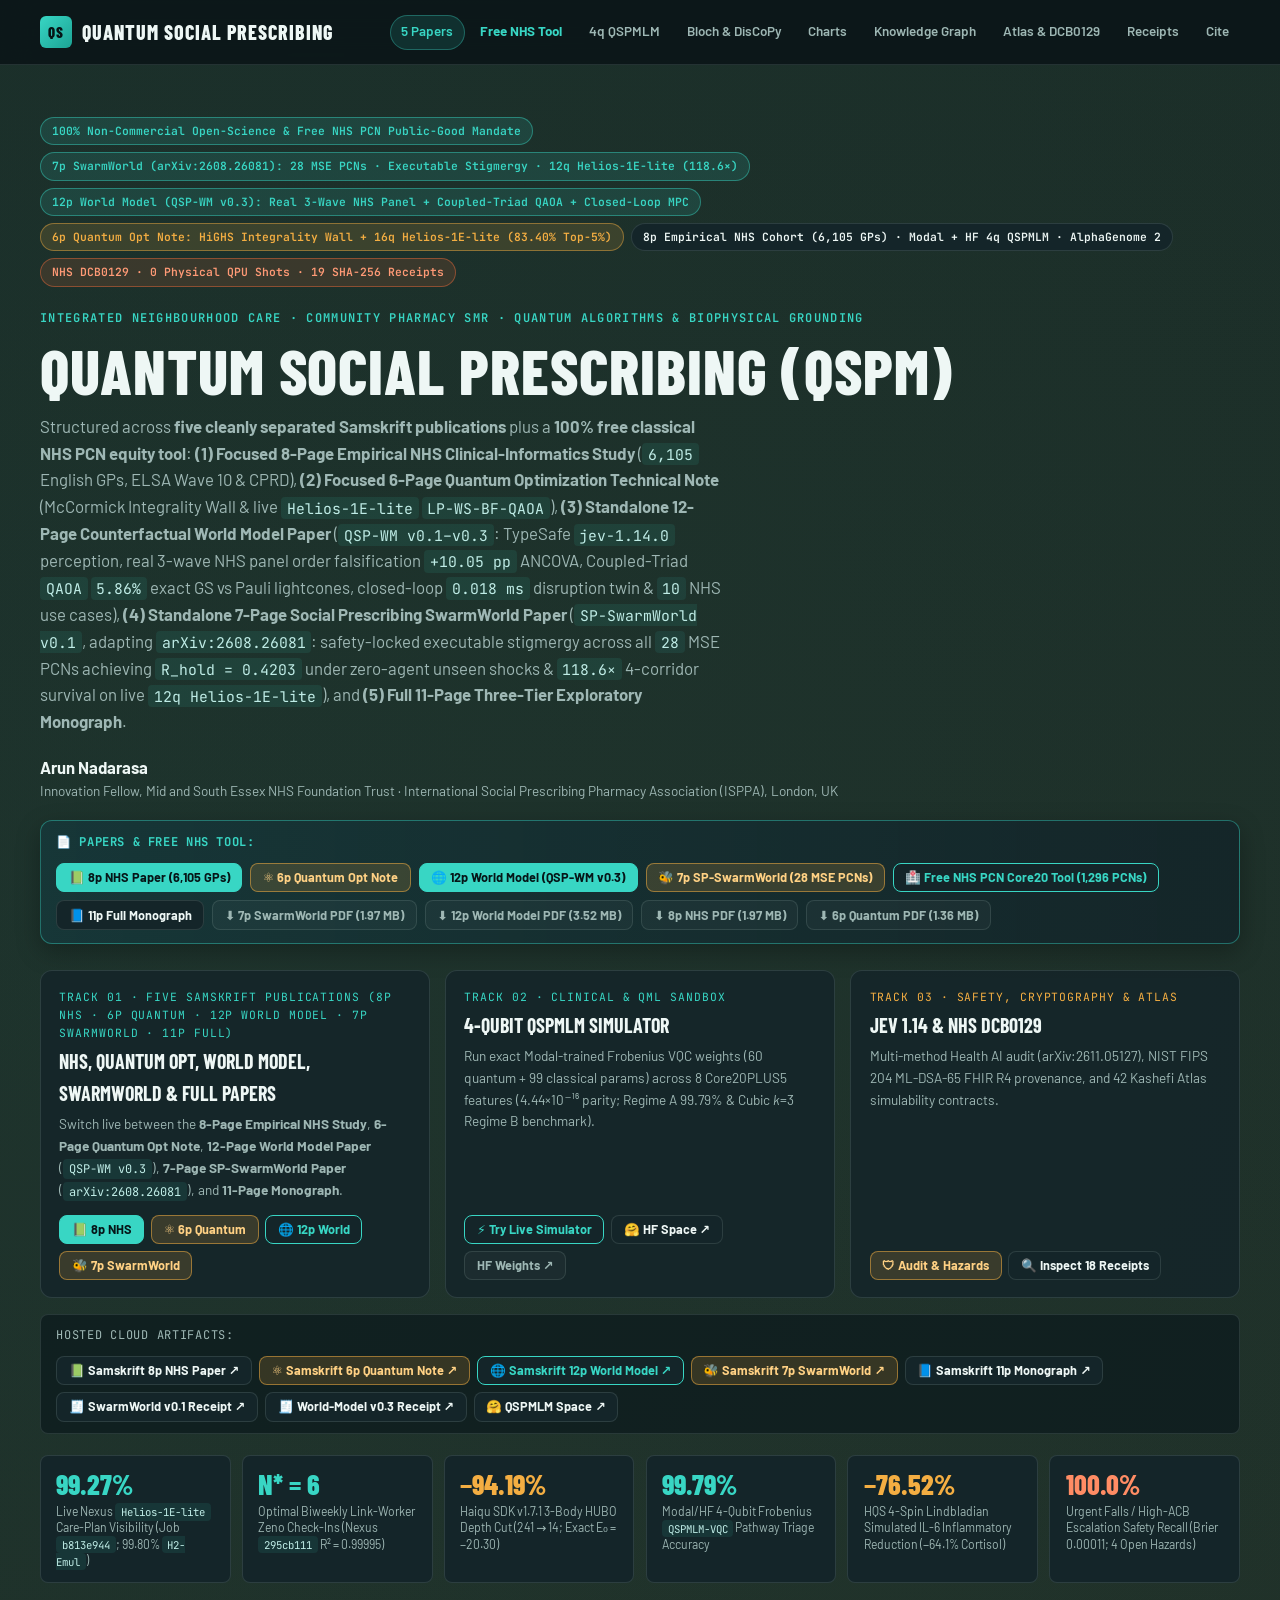
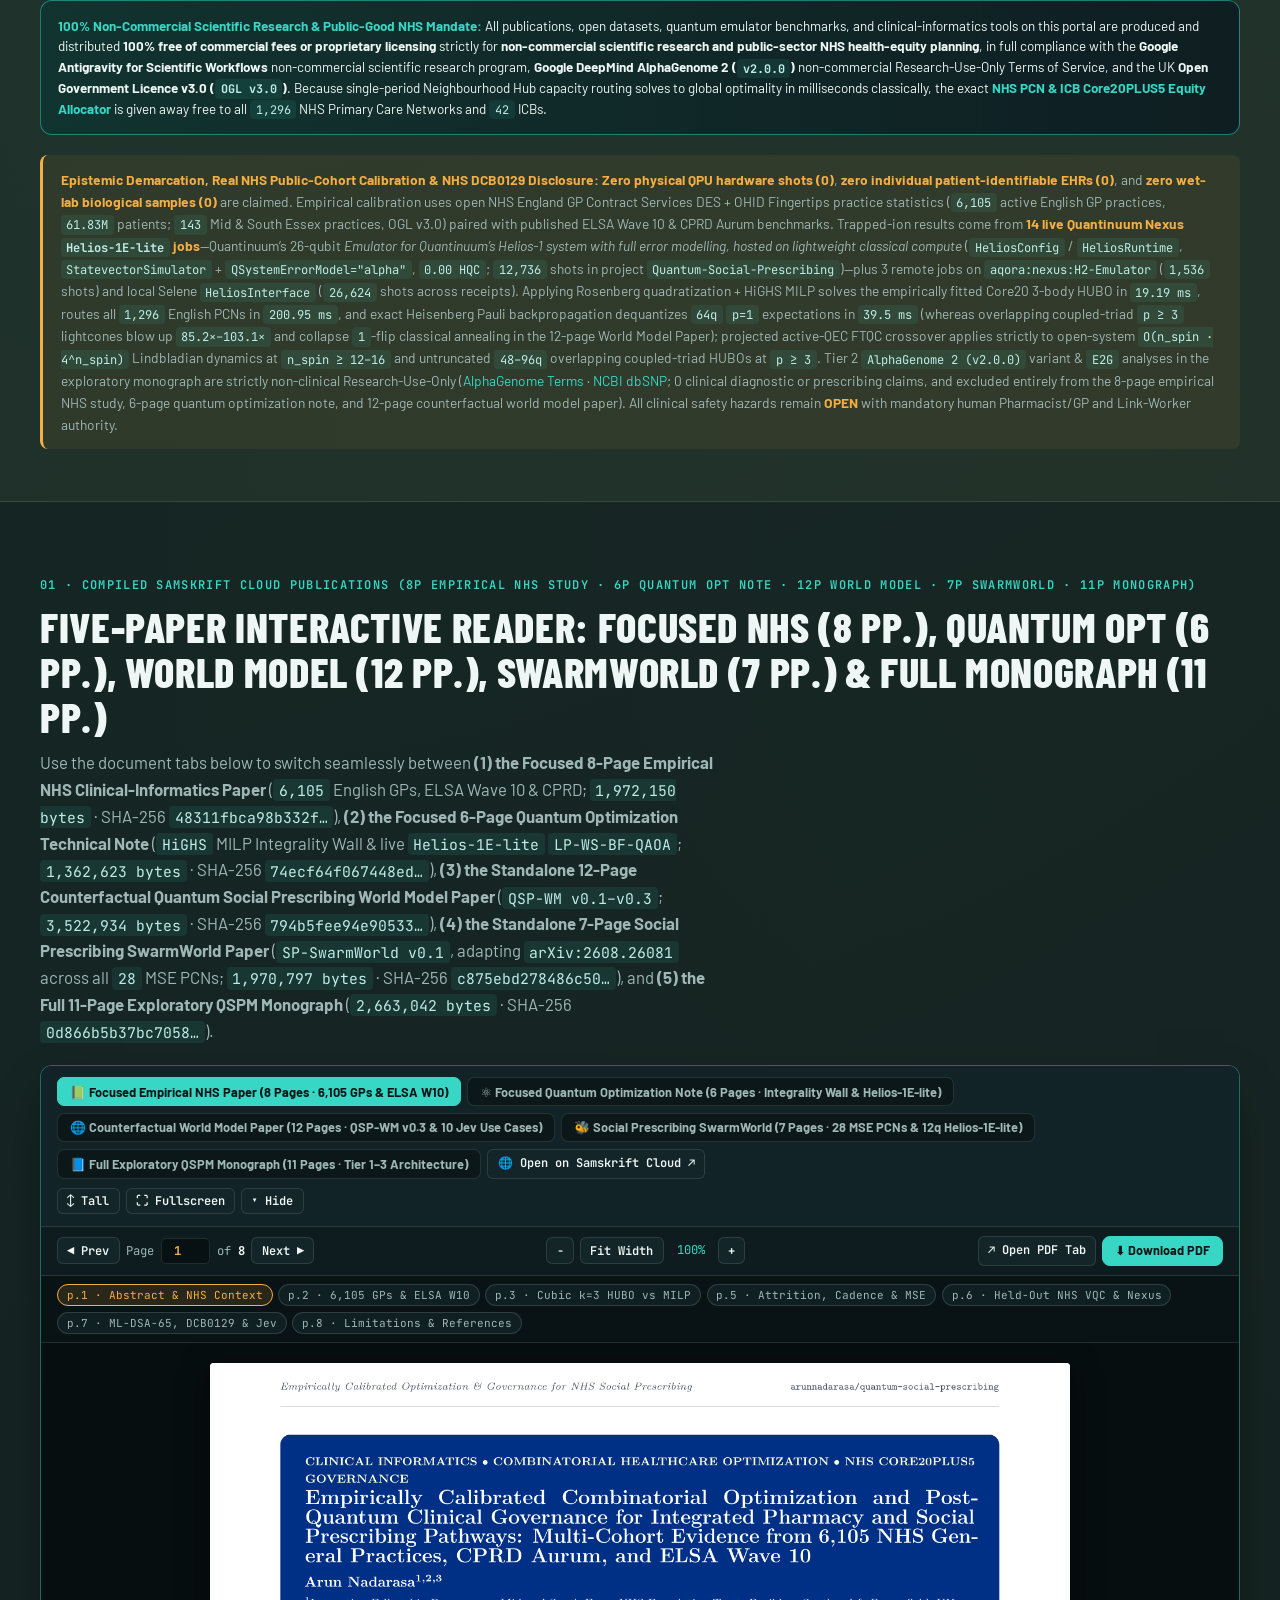
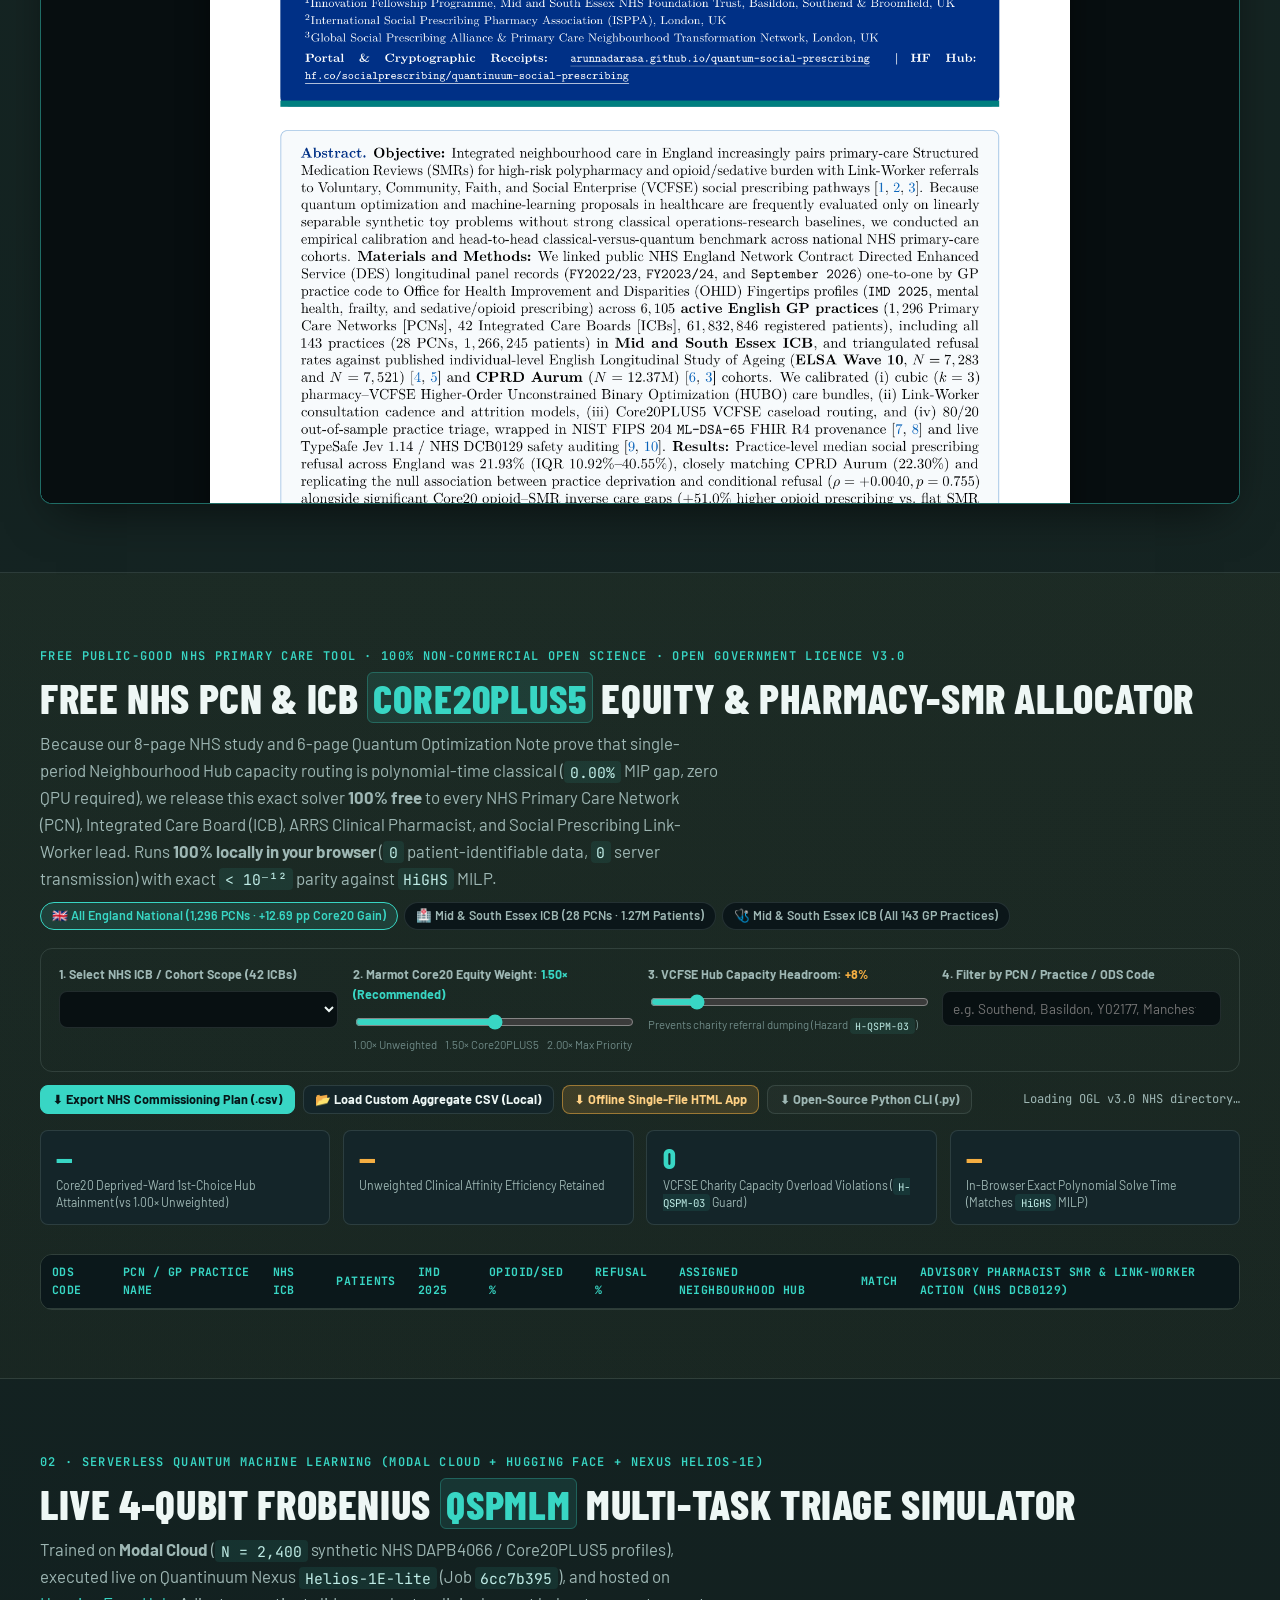
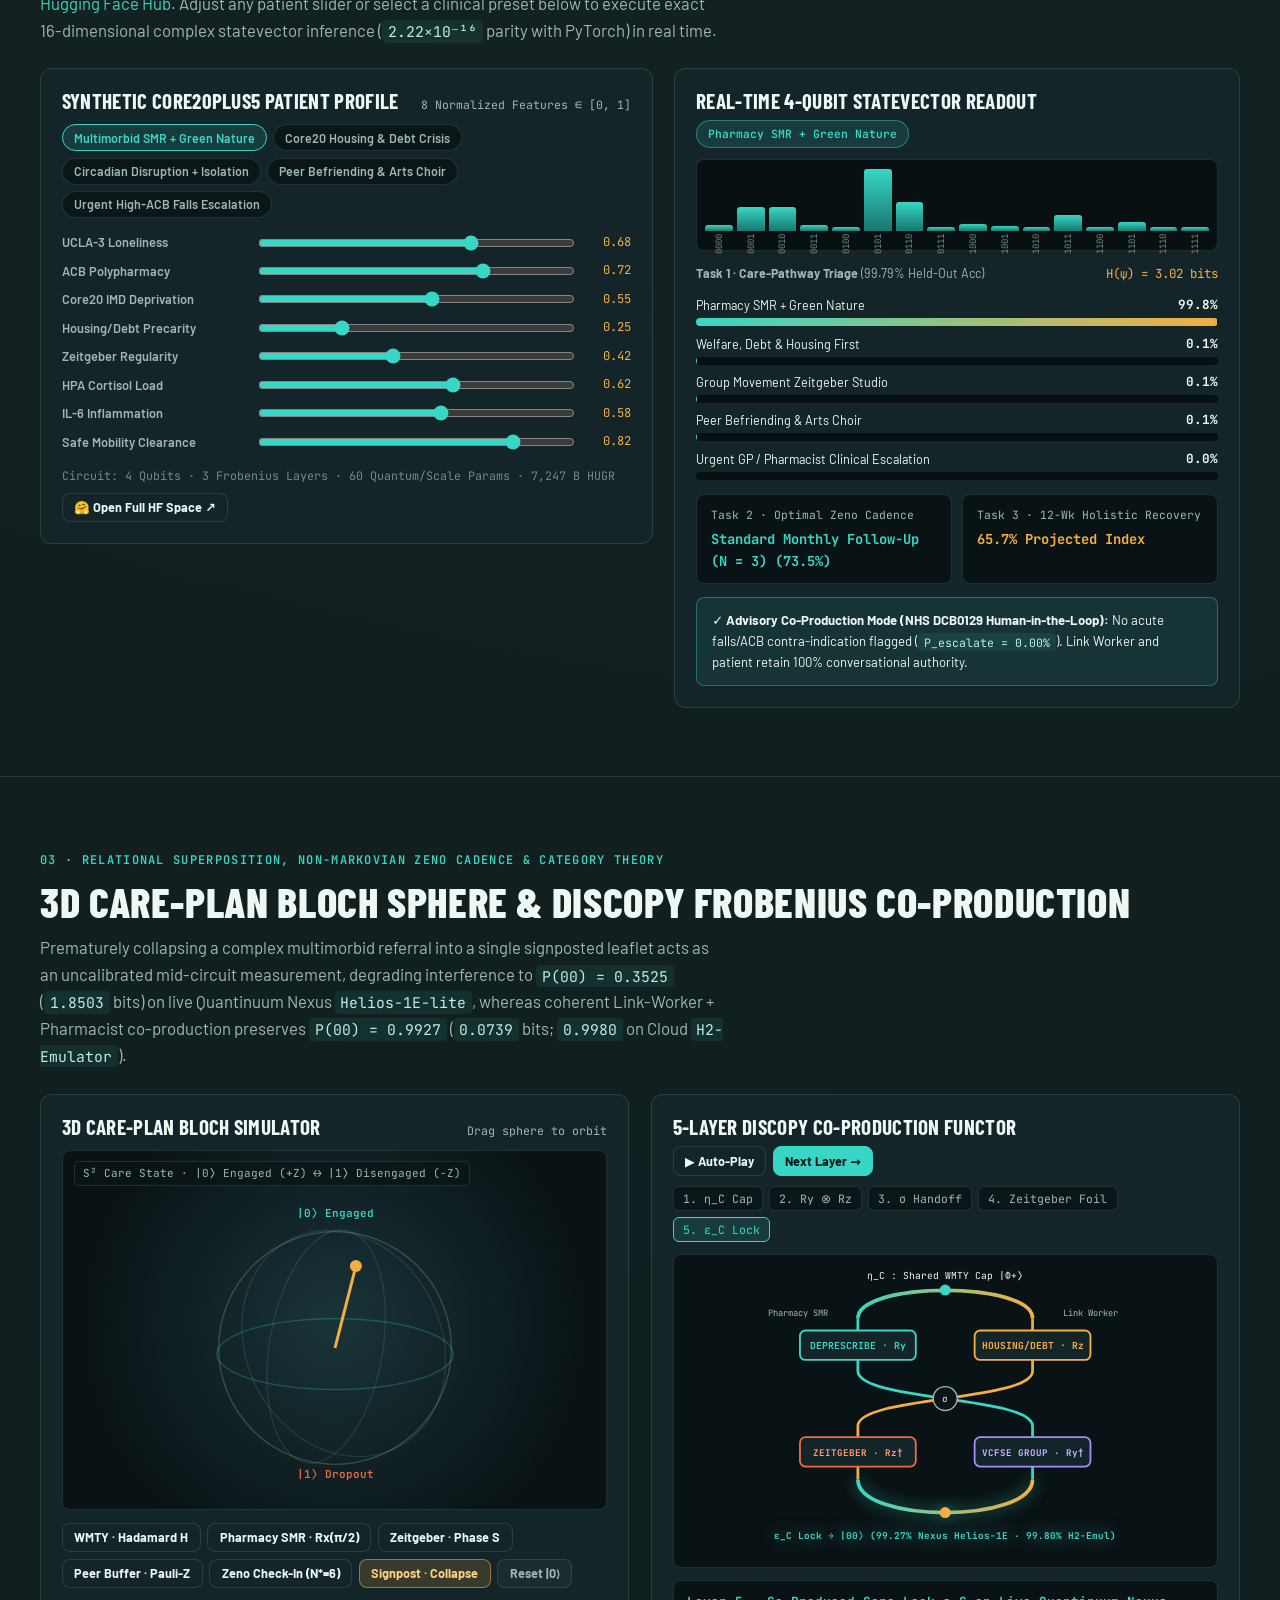
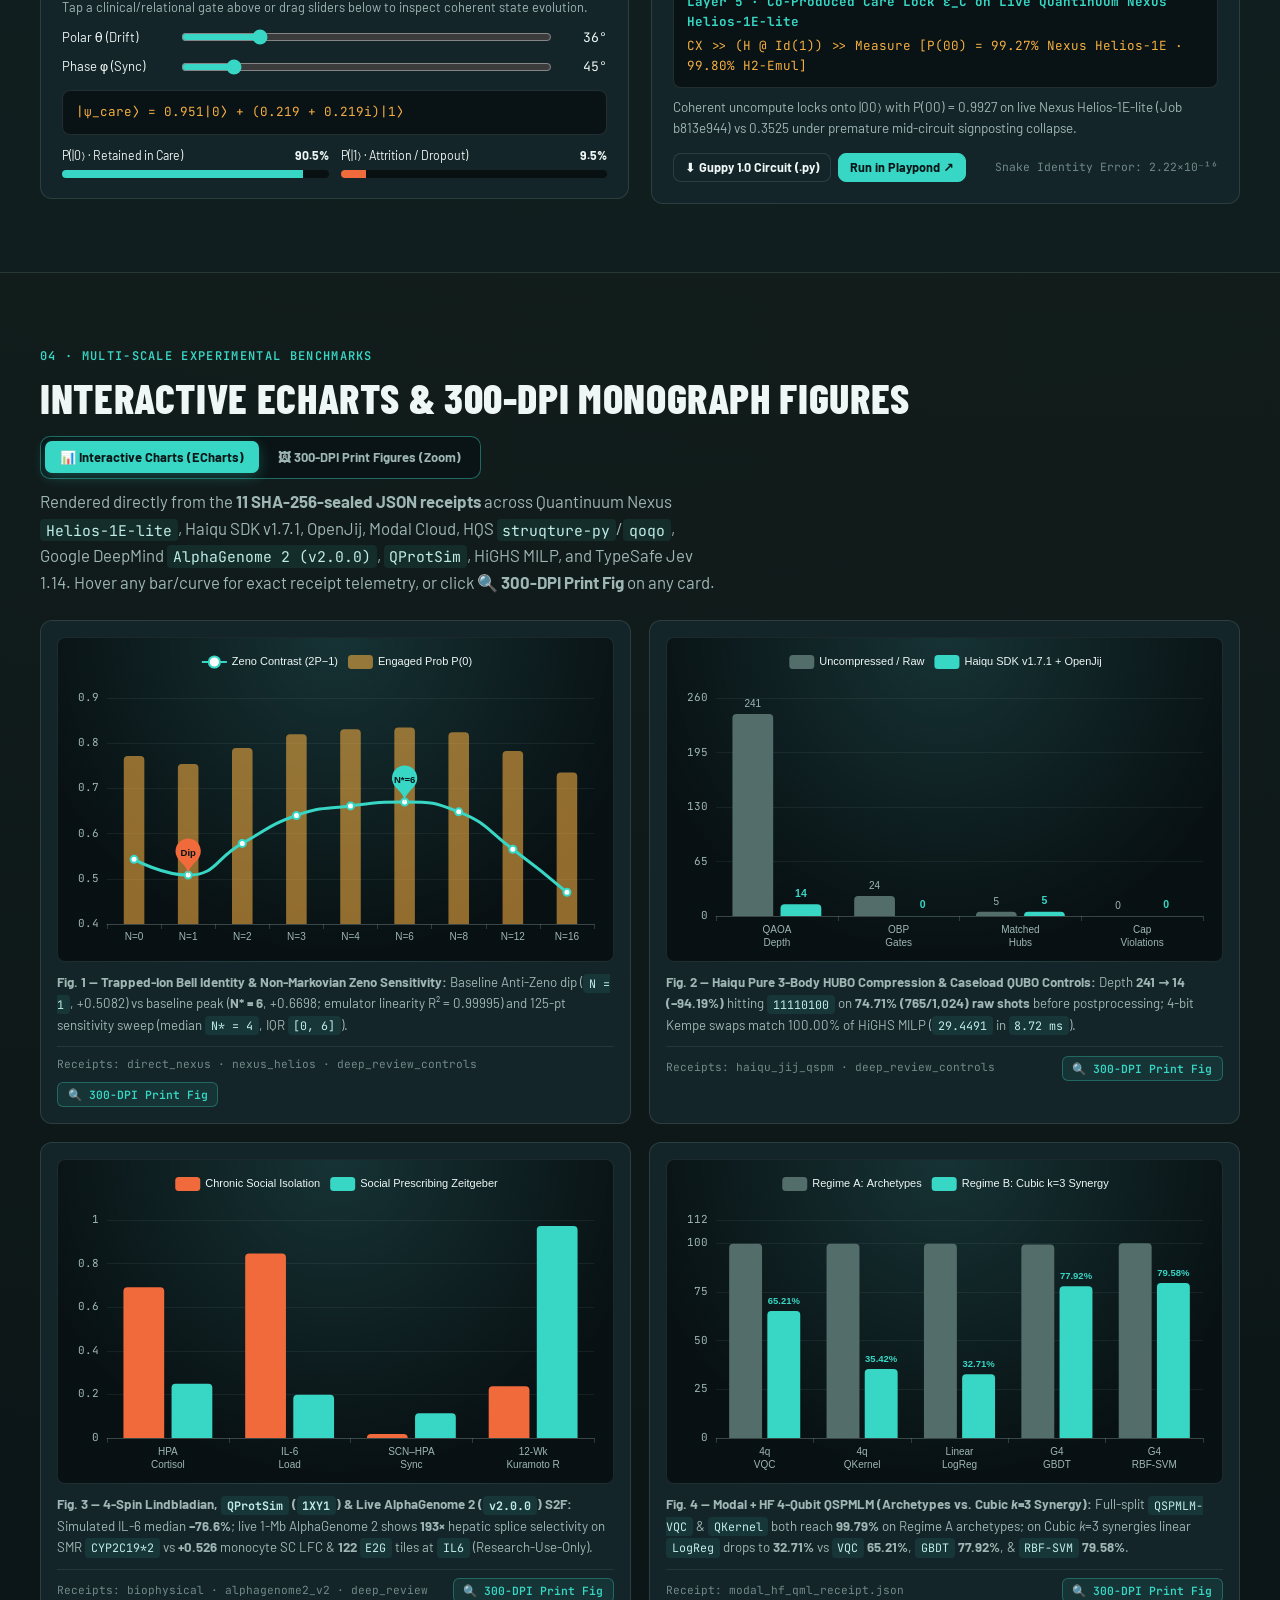
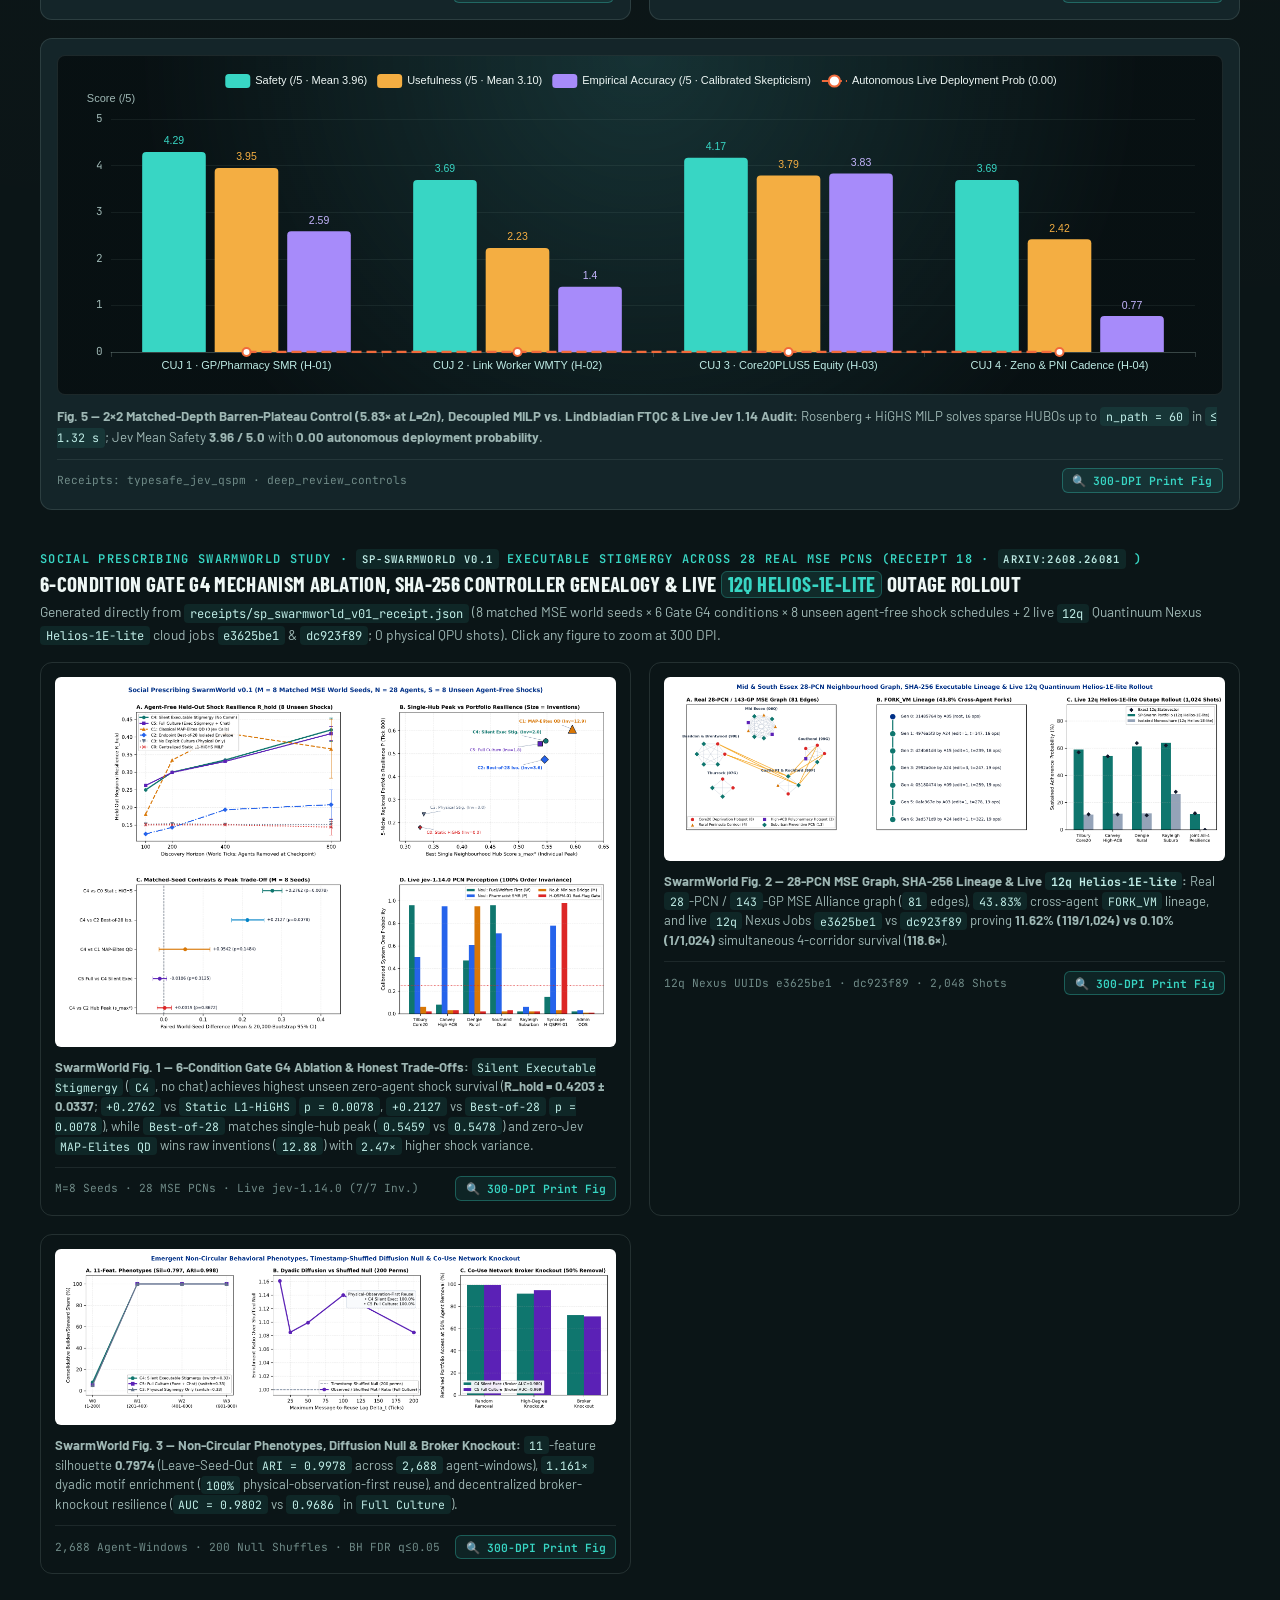
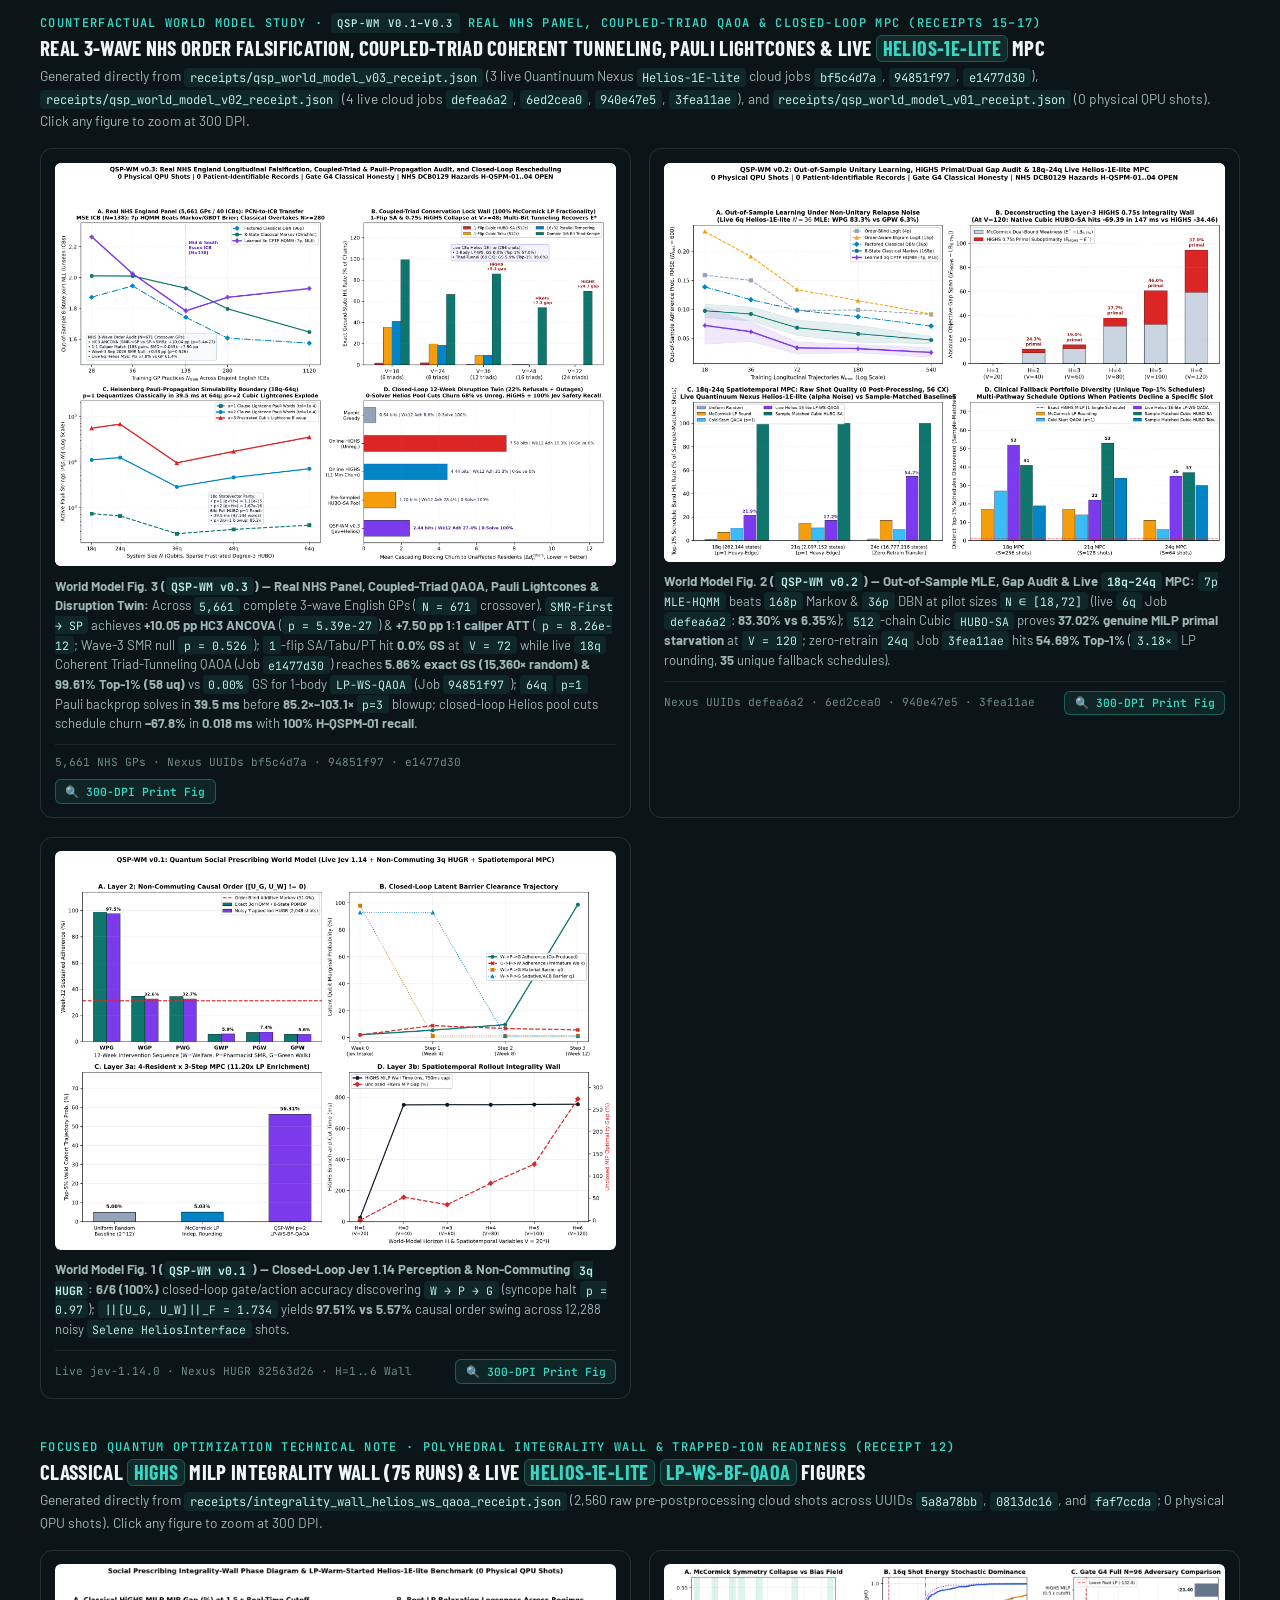
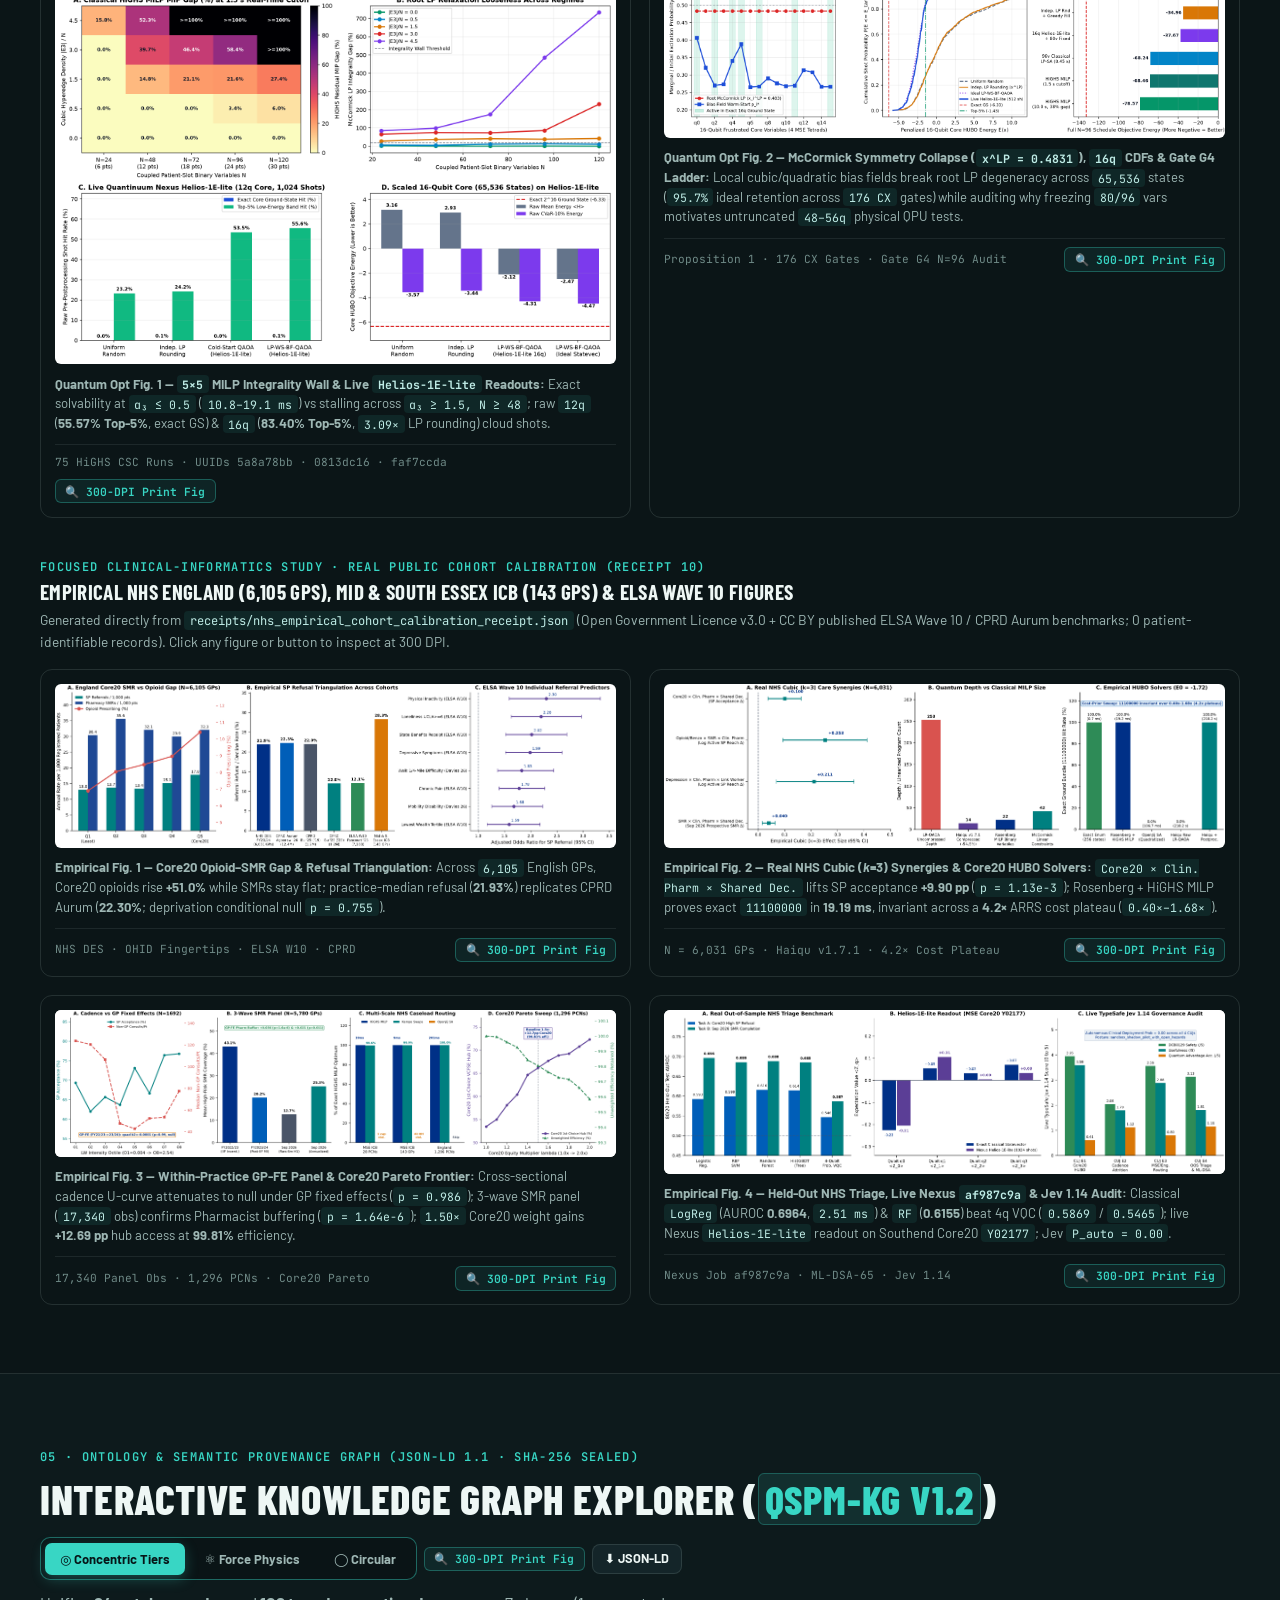
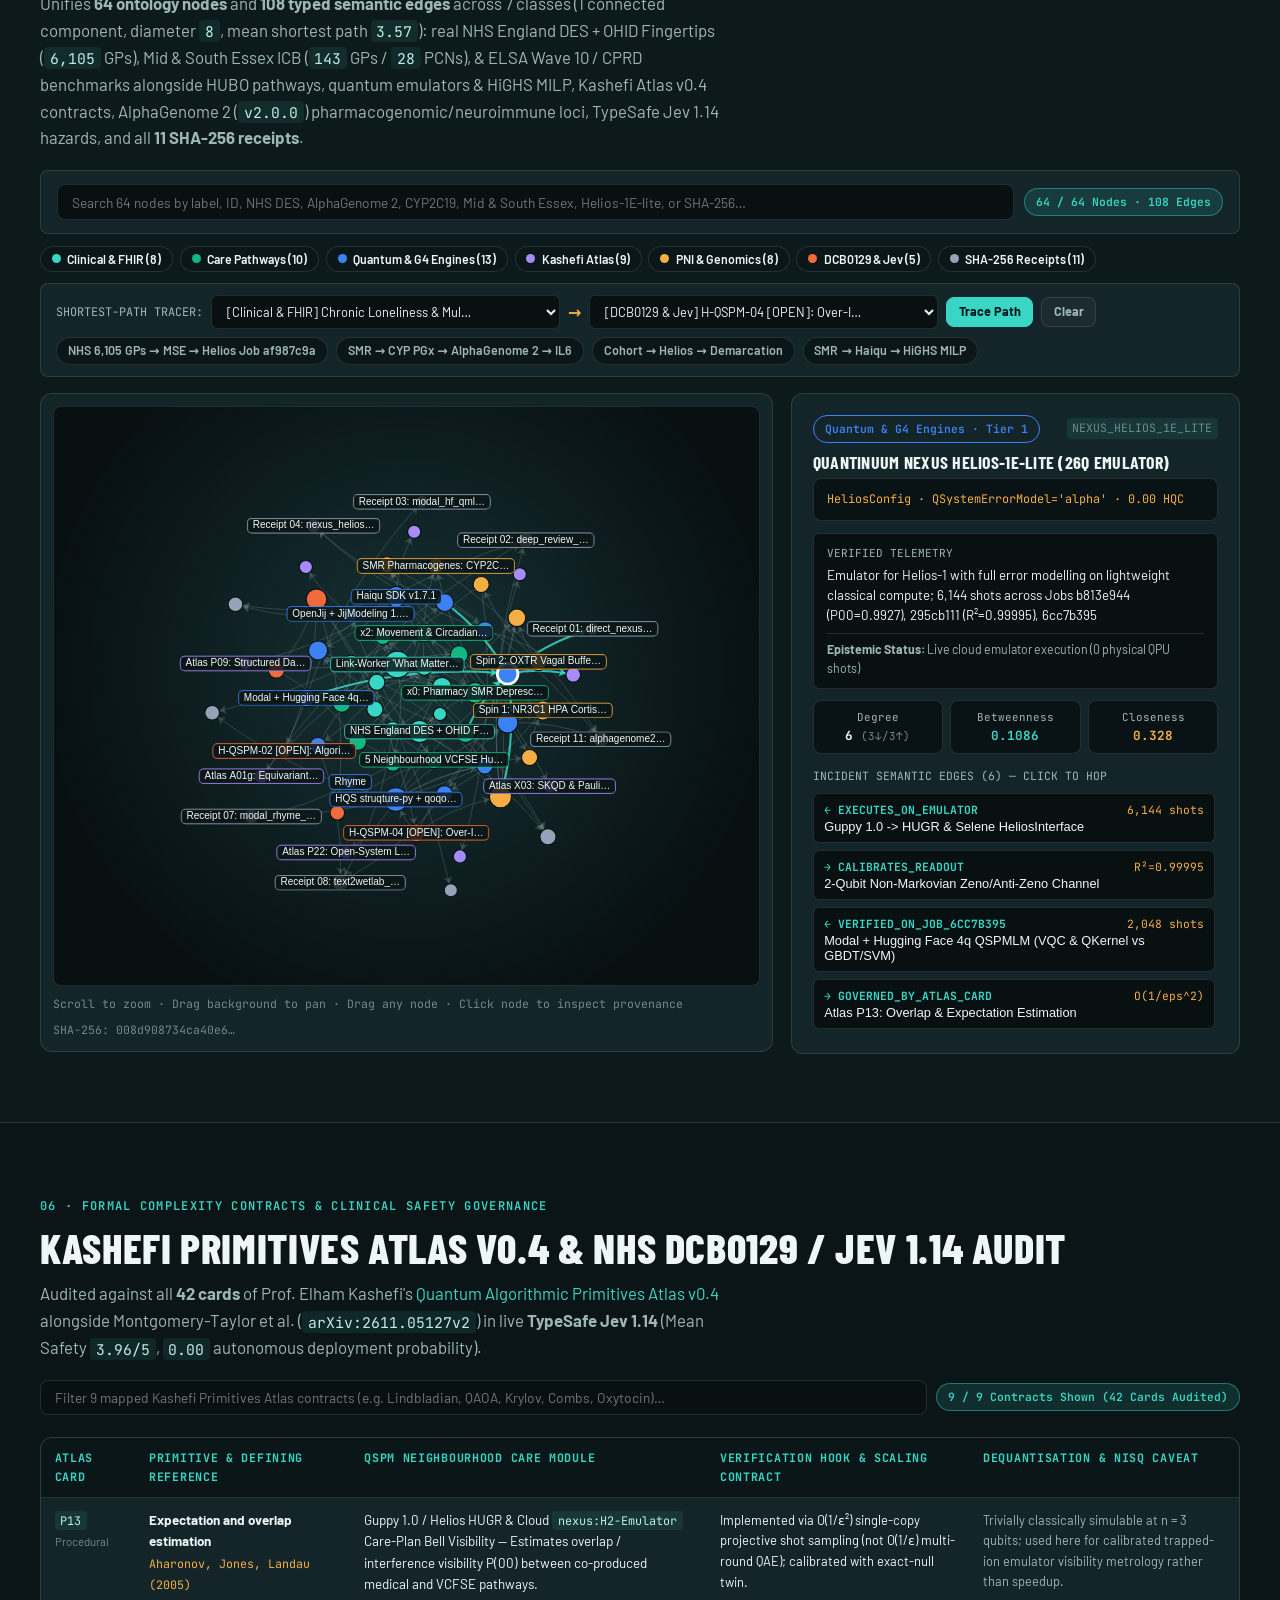
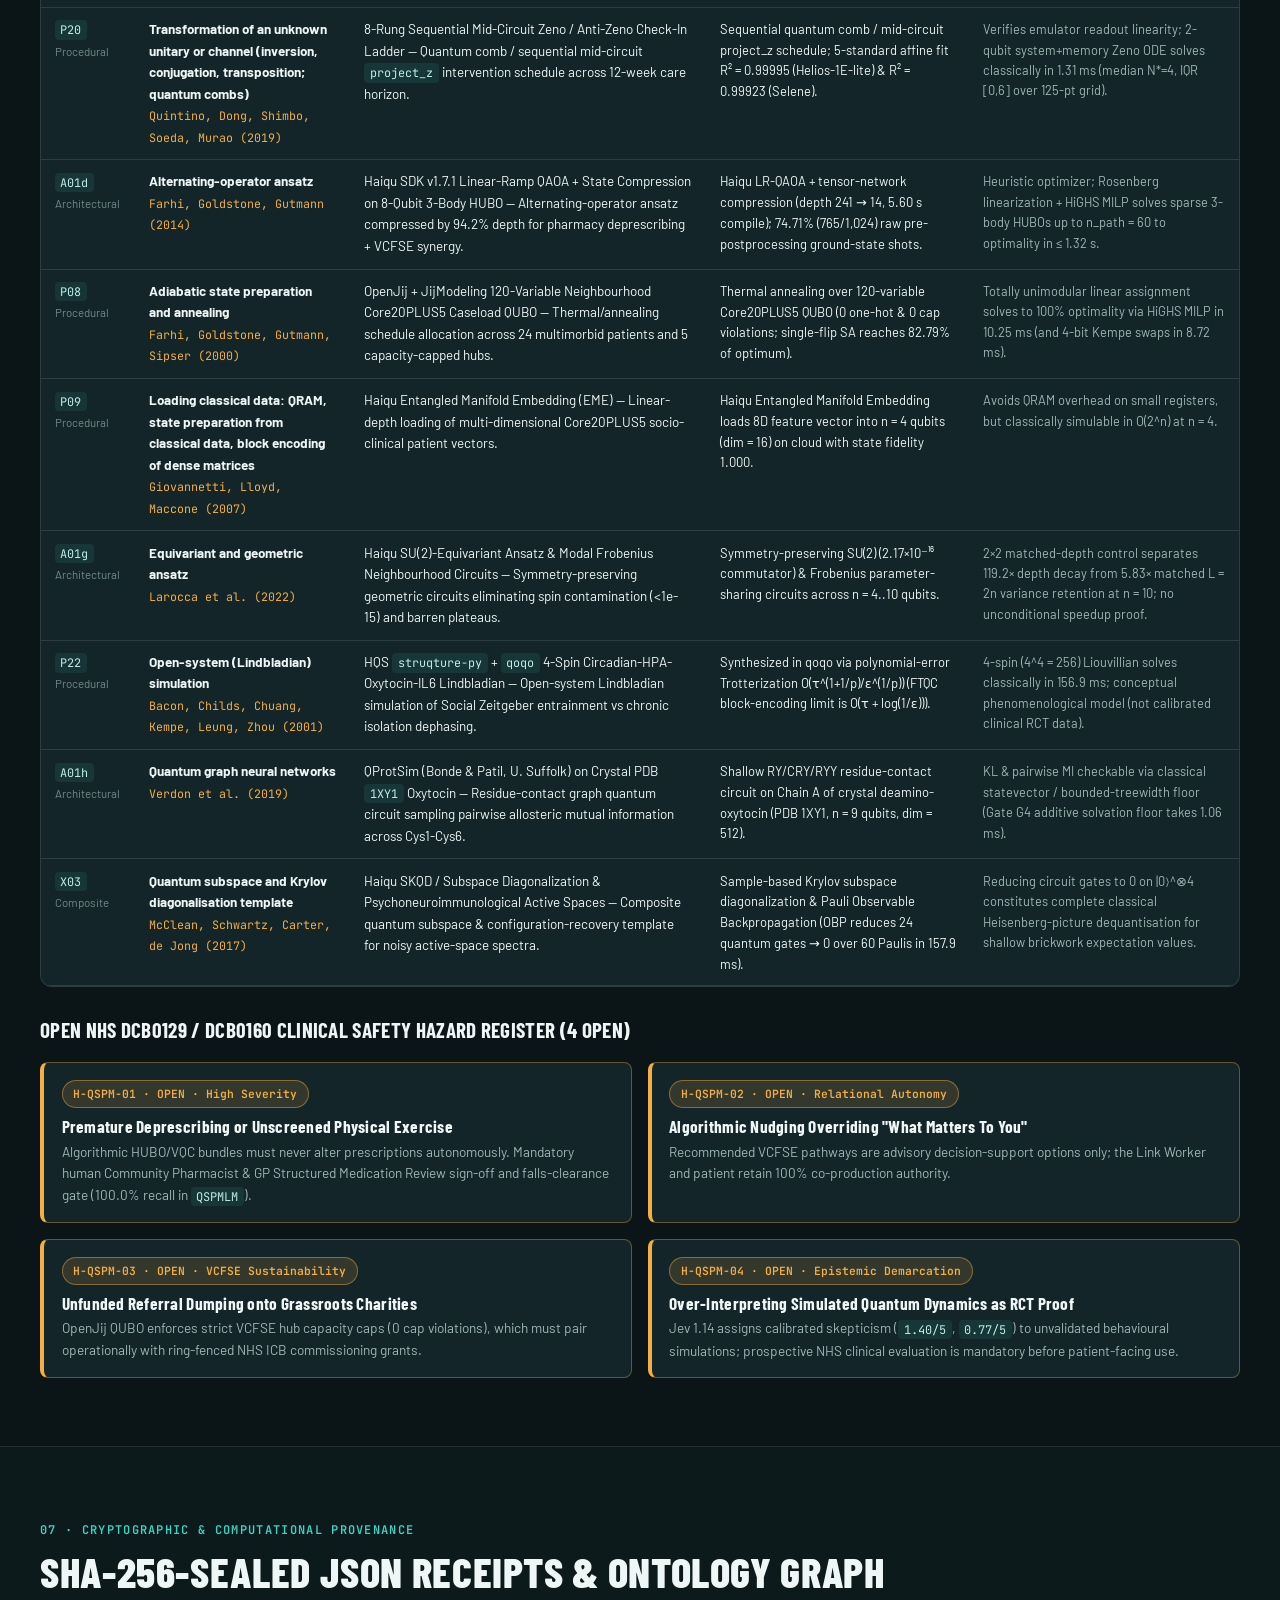
==== commit 8fece3c2: "Publish 7-page Social Prescribing SwarmWorld Paper #5, 5-paper reader & sp_swarmworld_v01_receipt" ====
--- a/index.html
+++ b/index.html
@@ -49,7 +49,7 @@
       </a>
 
       <nav id="primary-nav" class="nav-links" aria-label="Primary sections">
-        <a href="#paper">Papers (6p·8p·11p·12p)</a>
+        <a href="#paper">5 Papers</a>
         <a href="#pcn-tool" style="color:var(--signal);font-weight:700">Free NHS Tool</a>
         <a href="#qml">4q QSPMLM</a>
         <a href="#zeno">Bloch &amp; DisCoPy</a>
@@ -73,21 +73,22 @@
       <div class="container">
         <div class="hero-badges">
           <span class="pill pill-signal">100% Non-Commercial Open-Science &amp; Free NHS PCN Public-Good Mandate</span>
-          <span class="pill pill-signal">Empirical NHS Cohort: 6,105 GPs · 143 MSE GPs · ELSA Wave 10</span>
+          <span class="pill pill-signal">7p SwarmWorld (arXiv:2608.26081): 28 MSE PCNs · Executable Stigmergy · 12q Helios-1E-lite (118.6×)</span>
           <span class="pill pill-signal">12p World Model (QSP-WM v0.3): Real 3-Wave NHS Panel + Coupled-Triad QAOA + Closed-Loop MPC</span>
           <span class="pill pill-amber">6p Quantum Opt Note: HiGHS Integrality Wall + 16q Helios-1E-lite (83.40% Top-5%)</span>
-          <span class="pill">Modal + HF 4q QSPMLM · HQS · QProtSim · AlphaGenome 2 (v2.0.0)</span>
-          <span class="pill pill-ember">NHS DCB0129 · 0 Physical QPU Shots · 18 SHA-256 Receipts</span>
+          <span class="pill">8p Empirical NHS Cohort (6,105 GPs) · Modal + HF 4q QSPMLM · AlphaGenome 2</span>
+          <span class="pill pill-ember">NHS DCB0129 · 0 Physical QPU Shots · 19 SHA-256 Receipts</span>
         </div>
 
         <p class="kicker">Integrated Neighbourhood Care · Community Pharmacy SMR · Quantum Algorithms &amp; Biophysical Grounding</p>
         <h1>Quantum Social Prescribing (QSPM)</h1>
         <p class="lead">
-          Structured across <strong>four cleanly separated Samskrift publications</strong> plus a <strong>100% free classical NHS PCN equity tool</strong>:
+          Structured across <strong>five cleanly separated Samskrift publications</strong> plus a <strong>100% free classical NHS PCN equity tool</strong>:
           <strong>(1) Focused 8-Page Empirical NHS Clinical-Informatics Study</strong> (<code>6,105</code> English GPs, ELSA Wave 10 &amp; CPRD),
           <strong>(2) Focused 6-Page Quantum Optimization Technical Note</strong> (McCormick Integrality Wall &amp; live <code>Helios-1E-lite</code> <code>LP-WS-BF-QAOA</code>),
-          <strong>(3) Standalone 12-Page Counterfactual World Model Paper</strong> (<code>QSP-WM v0.1–v0.3</code>: TypeSafe <code>jev-1.14.0</code> perception, real 3-wave NHS panel order falsification <code>+10.05 pp</code> ANCOVA, Coupled-Triad <code>QAOA</code> <code>5.86%</code> exact GS vs Pauli lightcones, closed-loop <code>0.018 ms</code> disruption twin &amp; <code>10</code> NHS use cases), and
-          <strong>(4) Full 11-Page Three-Tier Exploratory Monograph</strong>.
+          <strong>(3) Standalone 12-Page Counterfactual World Model Paper</strong> (<code>QSP-WM v0.1–v0.3</code>: TypeSafe <code>jev-1.14.0</code> perception, real 3-wave NHS panel order falsification <code>+10.05 pp</code> ANCOVA, Coupled-Triad <code>QAOA</code> <code>5.86%</code> exact GS vs Pauli lightcones, closed-loop <code>0.018 ms</code> disruption twin &amp; <code>10</code> NHS use cases),
+          <strong>(4) Standalone 7-Page Social Prescribing SwarmWorld Paper</strong> (<code>SP-SwarmWorld v0.1</code>, adapting <code>arXiv:2608.26081</code>: safety-locked executable stigmergy across all <code>28</code> MSE PCNs achieving <code>R_hold = 0.4203</code> under zero-agent unseen shocks &amp; <code>118.6×</code> 4-corridor survival on live <code>12q Helios-1E-lite</code>), and
+          <strong>(5) Full 11-Page Three-Tier Exploratory Monograph</strong>.
         </p>
 
         <div class="authors-row">
@@ -101,14 +102,16 @@
         <div class="hero-papers-strip" aria-label="Direct Focused Paper Switcher">
           <span class="hero-papers-label">📄 Papers &amp; Free NHS Tool:</span>
           <div class="hero-papers-actions">
-            <a class="btn btn-primary btn-sm" href="#paper" data-jump-paper="focused">📗 8-Page Focused NHS Paper (6,105 GPs)</a>
-            <a class="btn btn-amber btn-sm" href="#paper" data-jump-paper="quantum_opt">⚛ 6-Page Quantum Opt Note (Helios-1E-lite)</a>
-            <a class="btn btn-primary btn-sm" href="#paper" data-jump-paper="world_model">🌐 12-Page World Model Paper (QSP-WM v0.3)</a>
+            <a class="btn btn-primary btn-sm" href="#paper" data-jump-paper="focused">📗 8p NHS Paper (6,105 GPs)</a>
+            <a class="btn btn-amber btn-sm" href="#paper" data-jump-paper="quantum_opt">⚛ 6p Quantum Opt Note</a>
+            <a class="btn btn-primary btn-sm" href="#paper" data-jump-paper="world_model">🌐 12p World Model (QSP-WM v0.3)</a>
+            <a class="btn btn-amber btn-sm" href="#paper" data-jump-paper="swarmworld">🐝 7p SP-SwarmWorld (28 MSE PCNs)</a>
             <a class="btn btn-sm" style="border-color:var(--signal);color:var(--signal)" href="#pcn-tool">🏥 Free NHS PCN Core20 Tool (1,296 PCNs)</a>
-            <a class="btn btn-sm" href="#paper" data-jump-paper="monograph">📘 11-Page Full Monograph</a>
+            <a class="btn btn-sm" href="#paper" data-jump-paper="monograph">📘 11p Full Monograph</a>
+            <a class="btn btn-ghost btn-sm" href="downloads/Social_Prescribing_SwarmWorld.pdf" download="Social_Prescribing_SwarmWorld.pdf">⬇ 7p SwarmWorld PDF (1.97 MB)</a>
+            <a class="btn btn-ghost btn-sm" href="downloads/Quantum_Social_Prescribing_World_Model.pdf" download="Quantum_Social_Prescribing_World_Model.pdf">⬇ 12p World Model PDF (3.52 MB)</a>
             <a class="btn btn-ghost btn-sm" href="downloads/Focused_Clinical_Informatics_Social_Prescribing.pdf" download="Focused_Clinical_Informatics_Social_Prescribing.pdf">⬇ 8p NHS PDF (1.97 MB)</a>
             <a class="btn btn-ghost btn-sm" href="downloads/Integrality_Wall_Quantum_Optimization_Note.pdf" download="Integrality_Wall_Quantum_Optimization_Note.pdf">⬇ 6p Quantum PDF (1.36 MB)</a>
-            <a class="btn btn-ghost btn-sm" href="downloads/Quantum_Social_Prescribing_World_Model.pdf" download="Quantum_Social_Prescribing_World_Model.pdf">⬇ 12p World Model PDF (3.52 MB)</a>
           </div>
         </div>
 
@@ -116,14 +119,15 @@
         <div class="tracks-grid" aria-label="Research Entry Tracks">
           <div class="track-card">
             <div>
-              <div class="track-role">Track 01 · Four Samskrift Publications (8p NHS · 6p Quantum · 12p World Model · 11p Full)</div>
-              <div class="track-title">Focused NHS, Quantum Opt, World Model &amp; Full Papers</div>
-              <p class="track-desc">Switch live between the <strong>8-Page Empirical NHS Study</strong>, the <strong>6-Page Quantum Optimization Note</strong>, the <strong>12-Page Counterfactual World Model Paper</strong> (<code>QSP-WM v0.3</code> + <code>10</code> Jev Use Cases), and the <strong>11-Page Full Monograph</strong>.</p>
+              <div class="track-role">Track 01 · Five Samskrift Publications (8p NHS · 6p Quantum · 12p World Model · 7p SwarmWorld · 11p Full)</div>
+              <div class="track-title">NHS, Quantum Opt, World Model, SwarmWorld &amp; Full Papers</div>
+              <p class="track-desc">Switch live between the <strong>8-Page Empirical NHS Study</strong>, <strong>6-Page Quantum Opt Note</strong>, <strong>12-Page World Model Paper</strong> (<code>QSP-WM v0.3</code>), <strong>7-Page SP-SwarmWorld Paper</strong> (<code>arXiv:2608.26081</code>), and <strong>11-Page Monograph</strong>.</p>
             </div>
             <div class="track-actions">
-              <a class="btn btn-primary btn-sm" href="#paper" data-jump-paper="focused">📗 8p NHS Study</a>
-              <a class="btn btn-amber btn-sm" href="#paper" data-jump-paper="quantum_opt">⚛ 6p Quantum Note</a>
-              <a class="btn btn-sm" style="border-color:var(--signal);color:var(--signal)" href="#paper" data-jump-paper="world_model">🌐 12p World Model</a>
+              <a class="btn btn-primary btn-sm" href="#paper" data-jump-paper="focused">📗 8p NHS</a>
+              <a class="btn btn-amber btn-sm" href="#paper" data-jump-paper="quantum_opt">⚛ 6p Quantum</a>
+              <a class="btn btn-sm" style="border-color:var(--signal);color:var(--signal)" href="#paper" data-jump-paper="world_model">🌐 12p World</a>
+              <a class="btn btn-amber btn-sm" href="#paper" data-jump-paper="swarmworld">🐝 7p SwarmWorld</a>
             </div>
           </div>
 
@@ -162,7 +166,9 @@
             <a class="btn btn-sm" href="https://samskrift.com/view/e6628414-9373-4a34-accd-cc8b6d46e0ce/7c7a2c96-238a-4e05-9d8d-230d04da8440" target="_blank" rel="noopener">📗 Samskrift 8p NHS Paper ↗</a>
             <a class="btn btn-amber btn-sm" href="https://samskrift.com/view/b2cef0ea-fbe0-4df7-8546-92b62c7498b3/6631fd61-d667-4328-a798-55b12b7a57fd" target="_blank" rel="noopener">⚛ Samskrift 6p Quantum Note ↗</a>
             <a class="btn btn-sm" style="border-color:var(--signal);color:var(--signal)" href="https://samskrift.com/view/828fbe1b-e53c-43ef-bbe2-81d0024deea8/e0639112-27a8-457f-9268-1cfc9e1bc14a" target="_blank" rel="noopener">🌐 Samskrift 12p World Model ↗</a>
+            <a class="btn btn-amber btn-sm" href="https://samskrift.com/view/f13f8ee0-6355-466a-9259-4de72f18f499/b1fb1545-2a95-4aaa-96d8-210726b7ff92" target="_blank" rel="noopener">🐝 Samskrift 7p SwarmWorld ↗</a>
             <a class="btn btn-sm" href="https://samskrift.com/view/0db305b3-9a91-4fdb-ada8-b760beda1ec5/668cdf7d-9840-478a-9101-88989e408c54" target="_blank" rel="noopener">📘 Samskrift 11p Monograph ↗</a>
+            <a class="btn btn-sm" href="receipts/sp_swarmworld_v01_receipt.json" target="_blank" rel="noopener">🧾 SwarmWorld v0.1 Receipt ↗</a>
             <a class="btn btn-sm" href="receipts/qsp_world_model_v03_receipt.json" target="_blank" rel="noopener">🧾 World-Model v0.3 Receipt ↗</a>
             <a class="btn btn-sm" href="https://huggingface.co/spaces/socialprescribing/quantinuum-social-prescribing" target="_blank" rel="noopener">🤗 QSPMLM Space ↗</a>
           </div>
@@ -208,13 +214,13 @@
       </div>
     </section>
 
-    <!-- Section 01: Quad Samskrift Papers & Live In-Page PDF.js Reader -->
+    <!-- Section 01: Five Samskrift Papers & Live In-Page PDF.js Reader -->
     <section id="paper" class="band band-alt">
       <div class="container">
-        <p class="kicker">01 · Compiled Samskrift Cloud Publications (8p Empirical NHS Study · 6p Quantum Optimization Note · 12p World Model Paper · 11p Full Monograph)</p>
-        <h2>Quad-Paper Interactive Reader: Focused NHS Study (8 pp.), Quantum Opt Note (6 pp.), World Model (12 pp.) &amp; Full Monograph (11 pp.)</h2>
+        <p class="kicker">01 · Compiled Samskrift Cloud Publications (8p Empirical NHS Study · 6p Quantum Opt Note · 12p World Model · 7p SwarmWorld · 11p Monograph)</p>
+        <h2>Five-Paper Interactive Reader: Focused NHS (8 pp.), Quantum Opt (6 pp.), World Model (12 pp.), SwarmWorld (7 pp.) &amp; Full Monograph (11 pp.)</h2>
         <p class="lead">
-          Use the document tabs below to switch seamlessly between <strong>(1) the Focused 8-Page Empirical NHS Clinical-Informatics Paper</strong> (<code>6,105</code> English GPs, ELSA Wave 10 &amp; CPRD; <code>1,972,150 bytes</code> · SHA-256 <code>48311fbca98b332f…</code>), <strong>(2) the Focused 6-Page Quantum Optimization Technical Note</strong> (<code>HiGHS</code> MILP Integrality Wall &amp; live <code>Helios-1E-lite</code> <code>LP-WS-BF-QAOA</code>; <code>1,362,623 bytes</code> · SHA-256 <code>74ecf64f067448ed…</code>), <strong>(3) the Standalone 12-Page Counterfactual Quantum Social Prescribing World Model Paper</strong> (<code>QSP-WM v0.1–v0.3</code>: live TypeSafe <code>jev-1.14.0</code> perception, real 3-wave NHS panel order falsification <code>+10.05 pp</code> ANCOVA, Coupled-Triad <code>QAOA</code> <code>5.86%</code> exact GS vs Pauli lightcones, closed-loop <code>0.018 ms</code> disruption twin &amp; <code>10</code> NHS use cases; <code>3,522,934 bytes</code> · SHA-256 <code>794b5fee94e90533…</code>), and <strong>(4) the Full 11-Page Exploratory QSPM Monograph</strong> (<code>2,663,042 bytes</code> · SHA-256 <code>0d866b5b37bc7058…</code>).
+          Use the document tabs below to switch seamlessly between <strong>(1) the Focused 8-Page Empirical NHS Clinical-Informatics Paper</strong> (<code>6,105</code> English GPs, ELSA Wave 10 &amp; CPRD; <code>1,972,150 bytes</code> · SHA-256 <code>48311fbca98b332f…</code>), <strong>(2) the Focused 6-Page Quantum Optimization Technical Note</strong> (<code>HiGHS</code> MILP Integrality Wall &amp; live <code>Helios-1E-lite</code> <code>LP-WS-BF-QAOA</code>; <code>1,362,623 bytes</code> · SHA-256 <code>74ecf64f067448ed…</code>), <strong>(3) the Standalone 12-Page Counterfactual Quantum Social Prescribing World Model Paper</strong> (<code>QSP-WM v0.1–v0.3</code>; <code>3,522,934 bytes</code> · SHA-256 <code>794b5fee94e90533…</code>), <strong>(4) the Standalone 7-Page Social Prescribing SwarmWorld Paper</strong> (<code>SP-SwarmWorld v0.1</code>, adapting <code>arXiv:2608.26081</code> across all <code>28</code> MSE PCNs; <code>1,970,797 bytes</code> · SHA-256 <code>c875ebd278486c50…</code>), and <strong>(5) the Full 11-Page Exploratory QSPM Monograph</strong> (<code>2,663,042 bytes</code> · SHA-256 <code>0d866b5b37bc7058…</code>).
         </p>
 
         <div id="paper-preview-panel" class="reader-panel" role="region" aria-label="Interactive Monograph Preview Panel">
@@ -223,6 +229,7 @@
               <button type="button" class="reader-doc-btn active" data-paper-doc="focused" role="tab" aria-selected="true">📗 Focused Empirical NHS Paper (8 Pages · 6,105 GPs &amp; ELSA W10)</button>
               <button type="button" class="reader-doc-btn" data-paper-doc="quantum_opt" role="tab" aria-selected="false">⚛ Focused Quantum Optimization Note (6 Pages · Integrality Wall &amp; Helios-1E-lite)</button>
               <button type="button" class="reader-doc-btn" data-paper-doc="world_model" role="tab" aria-selected="false">🌐 Counterfactual World Model Paper (12 Pages · QSP-WM v0.3 &amp; 10 Jev Use Cases)</button>
+              <button type="button" class="reader-doc-btn" data-paper-doc="swarmworld" role="tab" aria-selected="false">🐝 Social Prescribing SwarmWorld (7 Pages · 28 MSE PCNs &amp; 12q Helios-1E-lite)</button>
               <button type="button" class="reader-doc-btn" data-paper-doc="monograph" role="tab" aria-selected="false">📘 Full Exploratory QSPM Monograph (11 Pages · Tier 1–3 Architecture)</button>
               <a id="reader-samskrift-link" class="reader-icon-btn" href="https://samskrift.com/view/e6628414-9373-4a34-accd-cc8b6d46e0ce/7c7a2c96-238a-4e05-9d8d-230d04da8440" target="_blank" rel="noopener">🌐 Open on Samskrift Cloud ↗</a>
             </div>
@@ -654,6 +661,56 @@
           </figcaption>
         </figure>
 
+        <!-- Standalone 7-Page Social Prescribing SwarmWorld Paper (SP-SwarmWorld v0.1, arXiv:2608.26081) 300-DPI Gallery -->
+        <div style="margin-top:2.1rem">
+          <p class="kicker" style="margin-bottom:0.25rem">Social Prescribing SwarmWorld Study · <code>SP-SwarmWorld v0.1</code> Executable Stigmergy Across 28 Real MSE PCNs (Receipt 18 · <code>arXiv:2608.26081</code>)</p>
+          <h3 style="margin:0 0 0.35rem">6-Condition Gate G4 Mechanism Ablation, SHA-256 Controller Genealogy &amp; Live <code>12q Helios-1E-lite</code> Outage Rollout</h3>
+          <p style="margin:0;font-size:0.86rem;color:var(--ink-muted)">
+            Generated directly from <code>receipts/sp_swarmworld_v01_receipt.json</code> (8 matched MSE world seeds × 6 Gate G4 conditions × 8 unseen agent-free shock schedules + 2 live <code>12q</code> Quantinuum Nexus <code>Helios-1E-lite</code> cloud jobs <code>e3625be1</code> &amp; <code>dc923f89</code>; 0 physical QPU shots). Click any figure to zoom at 300 DPI.
+          </p>
+        </div>
+
+        <div class="emp-fig-grid">
+          <figure class="emp-fig-card">
+            <img src="figures_swarmworld/fig1_mechanism_ablation_and_tradeoffs.png" alt="SP-SwarmWorld v0.1 Six-Condition Mechanism Ablation, Classical MAP-Elites QD Floor, Single-Hub Peak vs Portfolio Trade-Offs, and Live jev-1.14.0 PCN Perception" loading="lazy" data-open-fig="figures_swarmworld/fig1_mechanism_ablation_and_tradeoffs.png" />
+            <figcaption>
+              <div>
+                <strong>SwarmWorld Fig. 1 — 6-Condition Gate G4 Ablation &amp; Honest Trade-Offs:</strong> <code>Silent Executable Stigmergy</code> (<code>C4</code>, no chat) achieves highest unseen zero-agent shock survival (<strong>R_hold = 0.4203 ± 0.0337</strong>; <code>+0.2762</code> vs <code>Static L1-HiGHS</code> <code>p = 0.0078</code>, <code>+0.2127</code> vs <code>Best-of-28</code> <code>p = 0.0078</code>), while <code>Best-of-28</code> matches single-hub peak (<code>0.5459</code> vs <code>0.5478</code>) and zero-Jev <code>MAP-Elites QD</code> wins raw inventions (<code>12.88</code>) with <code>2.47×</code> higher shock variance.
+              </div>
+              <div class="figcap-footer">
+                <span style="font-family:var(--font-mono);font-size:0.7rem;color:var(--ink-dim)">M=8 Seeds · 28 MSE PCNs · Live jev-1.14.0 (7/7 Inv.)</span>
+                <button type="button" class="fig-zoom-btn" data-open-fig="figures_swarmworld/fig1_mechanism_ablation_and_tradeoffs.png">🔍 300-DPI Print Fig</button>
+              </div>
+            </figcaption>
+          </figure>
+
+          <figure class="emp-fig-card">
+            <img src="figures_swarmworld/fig2_mse_topology_lineage_and_helios12q.png" alt="Real 28-PCN Mid and South Essex Topology, SHA-256 FORK_VM Genealogy, and Live 12q Helios-1E-lite Multi-Corridor Outage Rollout" loading="lazy" data-open-fig="figures_swarmworld/fig2_mse_topology_lineage_and_helios12q.png" />
+            <figcaption>
+              <div>
+                <strong>SwarmWorld Fig. 2 — 28-PCN MSE Graph, SHA-256 Lineage &amp; Live <code>12q Helios-1E-lite</code>:</strong> Real <code>28</code>-PCN / <code>143</code>-GP MSE Alliance graph (<code>81</code> edges), <code>43.83%</code> cross-agent <code>FORK_VM</code> lineage, and live <code>12q</code> Nexus Jobs <code>e3625be1</code> vs <code>dc923f89</code> proving <strong>11.62% (119/1,024) vs 0.10% (1/1,024)</strong> simultaneous 4-corridor survival (<strong>118.6×</strong>).
+              </div>
+              <div class="figcap-footer">
+                <span style="font-family:var(--font-mono);font-size:0.7rem;color:var(--ink-dim)">12q Nexus UUIDs e3625be1 · dc923f89 · 2,048 Shots</span>
+                <button type="button" class="fig-zoom-btn" data-open-fig="figures_swarmworld/fig2_mse_topology_lineage_and_helios12q.png">🔍 300-DPI Print Fig</button>
+              </div>
+            </figcaption>
+          </figure>
+
+          <figure class="emp-fig-card">
+            <img src="figures_swarmworld/fig3_phenotypes_diffusion_and_knockout.png" alt="Non-Circular 11-Feature Behavioral Phenotypes, Timestamp-Shuffled Diffusion Null, and Co-Use Network Broker Knockout" loading="lazy" data-open-fig="figures_swarmworld/fig3_phenotypes_diffusion_and_knockout.png" />
+            <figcaption>
+              <div>
+                <strong>SwarmWorld Fig. 3 — Non-Circular Phenotypes, Diffusion Null &amp; Broker Knockout:</strong> <code>11</code>-feature silhouette <strong>0.7974</strong> (Leave-Seed-Out <code>ARI = 0.9978</code> across <code>2,688</code> agent-windows), <code>1.161×</code> dyadic motif enrichment (<code>100%</code> physical-observation-first reuse), and decentralized broker-knockout resilience (<code>AUC = 0.9802</code> vs <code>0.9686</code> in <code>Full Culture</code>).
+              </div>
+              <div class="figcap-footer">
+                <span style="font-family:var(--font-mono);font-size:0.7rem;color:var(--ink-dim)">2,688 Agent-Windows · 200 Null Shuffles · BH FDR q≤0.05</span>
+                <button type="button" class="fig-zoom-btn" data-open-fig="figures_swarmworld/fig3_phenotypes_diffusion_and_knockout.png">🔍 300-DPI Print Fig</button>
+              </div>
+            </figcaption>
+          </figure>
+        </div>
+
         <!-- Standalone 12-Page Counterfactual World Model Paper (QSP-WM v0.1–v0.3) 300-DPI Gallery -->
         <div style="margin-top:2.1rem">
           <p class="kicker" style="margin-bottom:0.25rem">Counterfactual World Model Study · <code>QSP-WM v0.1–v0.3</code> Real NHS Panel, Coupled-Triad QAOA &amp; Closed-Loop MPC (Receipts 15–17)</p>
@@ -988,6 +1045,24 @@
                 <span class="resource-ext">↗</span>
               </a>
 
+              <a class="resource-card" href="https://samskrift.com/view/f13f8ee0-6355-466a-9259-4de72f18f499/b1fb1545-2a95-4aaa-96d8-210726b7ff92" target="_blank" rel="noopener">
+                <span class="resource-icon">🐝</span>
+                <div>
+                  <div class="resource-title">Social Prescribing SwarmWorld on Samskrift (7 Pages · SP-SwarmWorld v0.1)</div>
+                  <div class="resource-slug">28 Real MSE PCNs · Executable Stigmergy (arXiv:2608.26081) · Live 12q Helios-1E-lite</div>
+                </div>
+                <span class="resource-ext">↗</span>
+              </a>
+
+              <a class="resource-card" href="downloads/Social_Prescribing_SwarmWorld.pdf" download="Social_Prescribing_SwarmWorld.pdf">
+                <span class="resource-icon">⬇</span>
+                <div>
+                  <div class="resource-title">Download 7-Page SwarmWorld Paper PDF (1.97 MB)</div>
+                  <div class="resource-slug">SHA-256: c875ebd278486c50… (0 unresolved refs)</div>
+                </div>
+                <span class="resource-ext">PDF</span>
+              </a>
+
               <a class="resource-card" href="https://samskrift.com/view/828fbe1b-e53c-43ef-bbe2-81d0024deea8/e0639112-27a8-457f-9268-1cfc9e1bc14a" target="_blank" rel="noopener">
                 <span class="resource-icon">🌐</span>
                 <div>
@@ -1066,6 +1141,7 @@
               <button type="button" class="lang-btn active" data-bib-tab="focused">8p NHS Paper (2026)</button>
               <button type="button" class="lang-btn" data-bib-tab="quantum_opt">6p Quantum Opt Note (2026)</button>
               <button type="button" class="lang-btn" data-bib-tab="world_model">12p World Model (2026)</button>
+              <button type="button" class="lang-btn" data-bib-tab="swarmworld">7p SwarmWorld (2026)</button>
               <button type="button" class="lang-btn" data-bib-tab="monograph">11p Monograph (2026)</button>
               <button type="button" class="lang-btn" data-bib-tab="qspmlm">QSPMLM HF Model</button>
               <button type="button" class="lang-btn" data-bib-tab="isppa">Pharmacy SP (2024)</button>
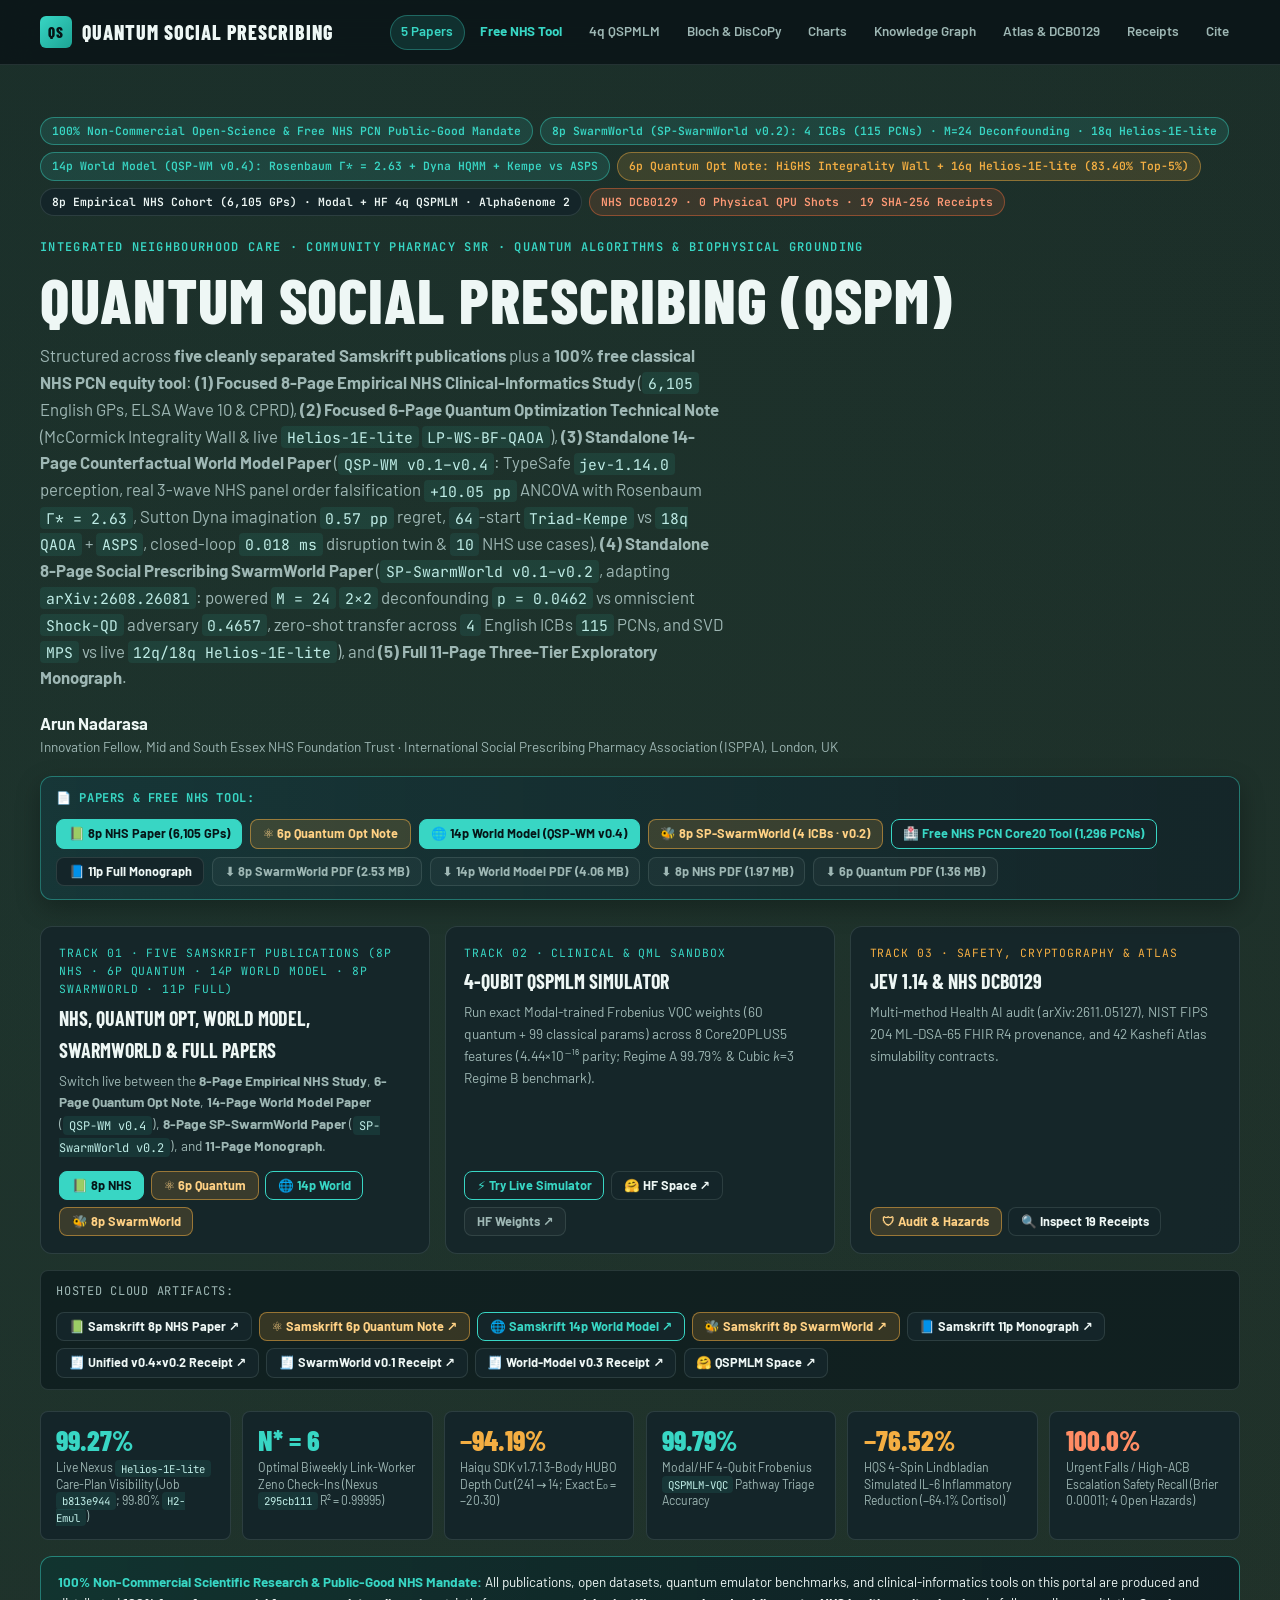
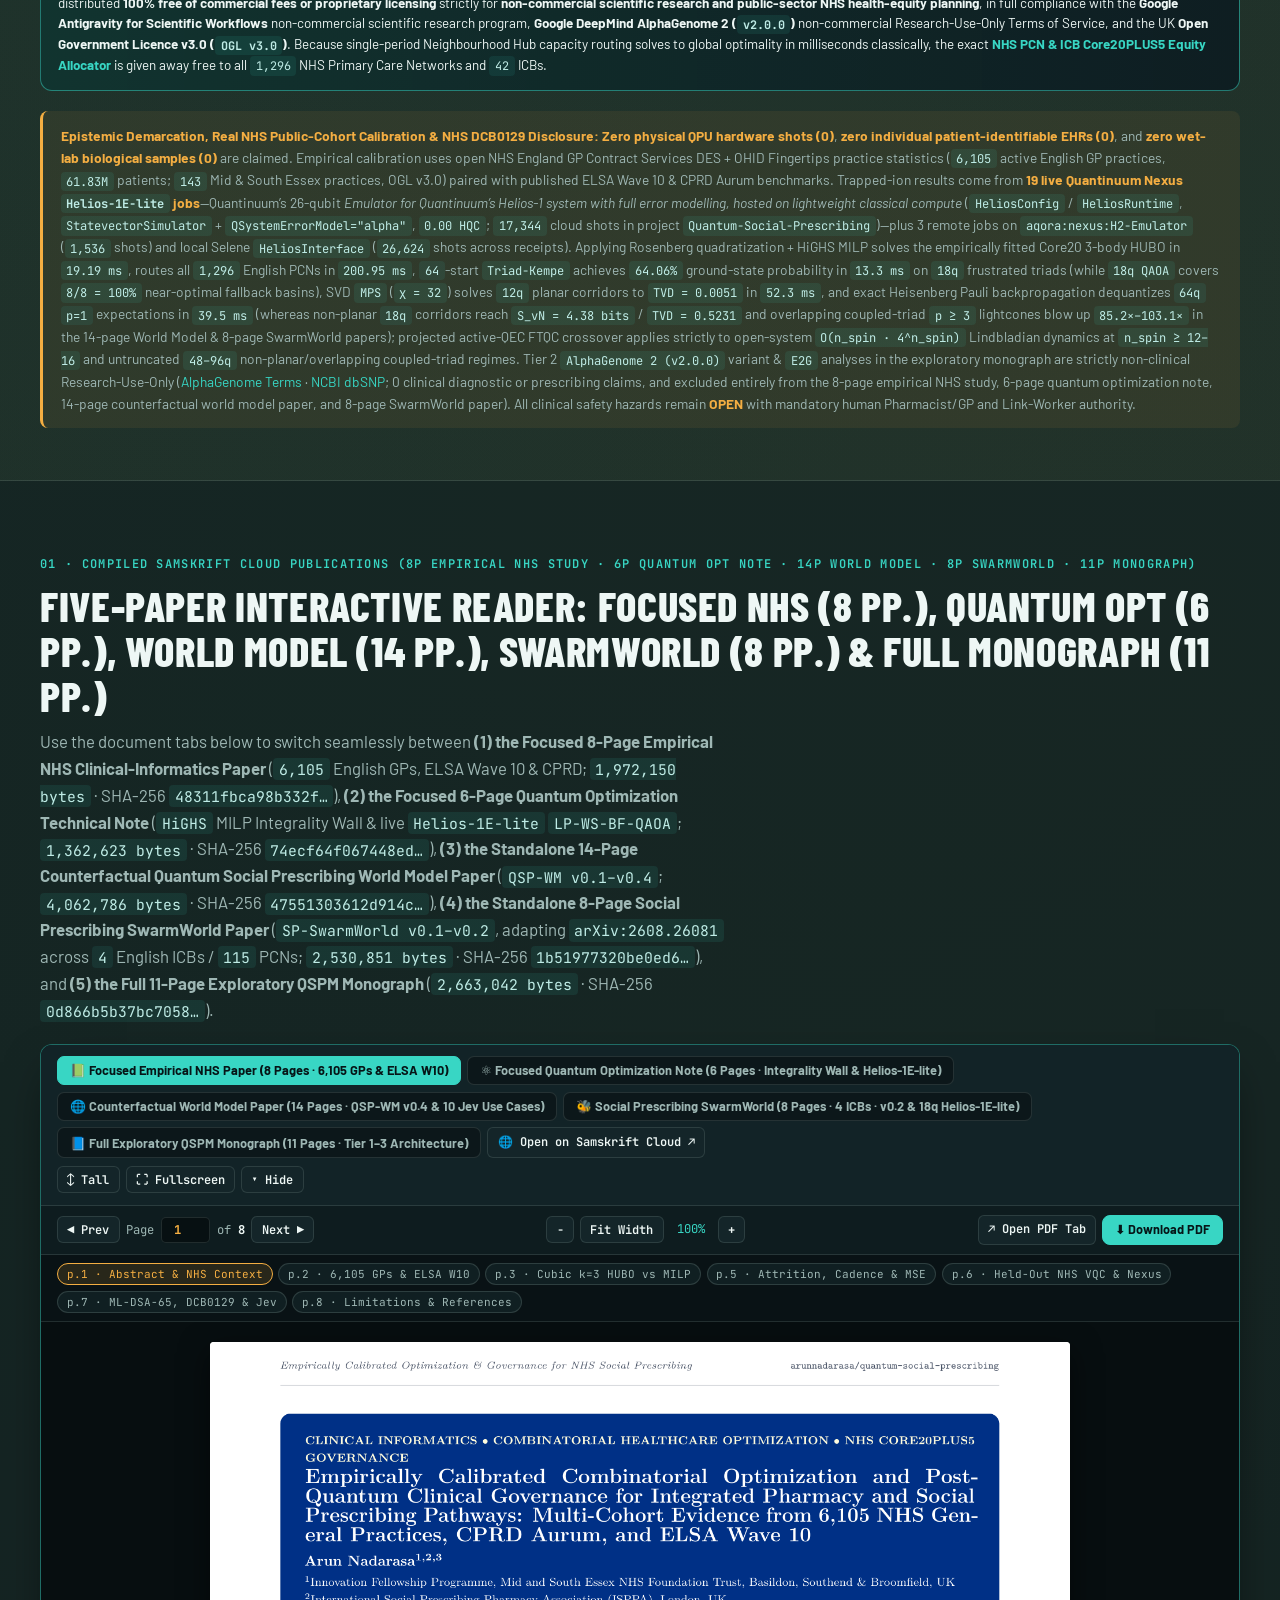
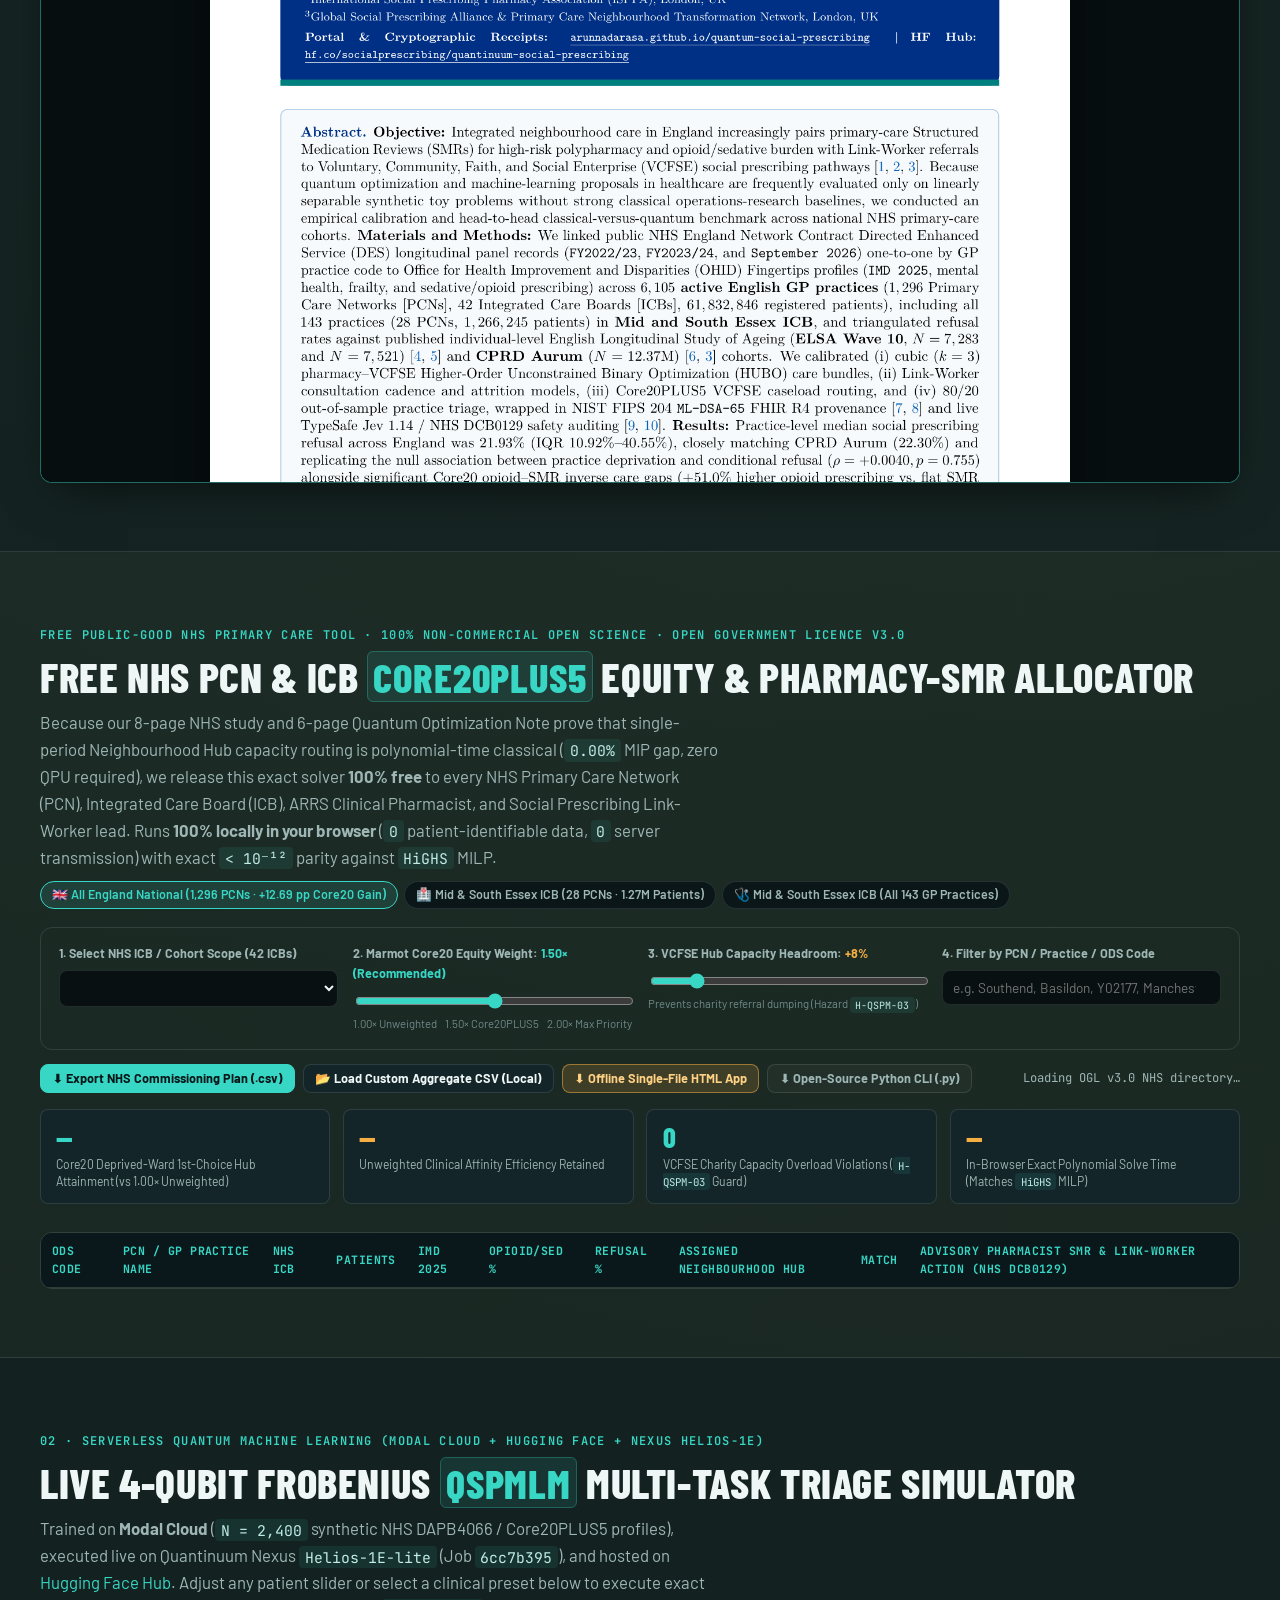
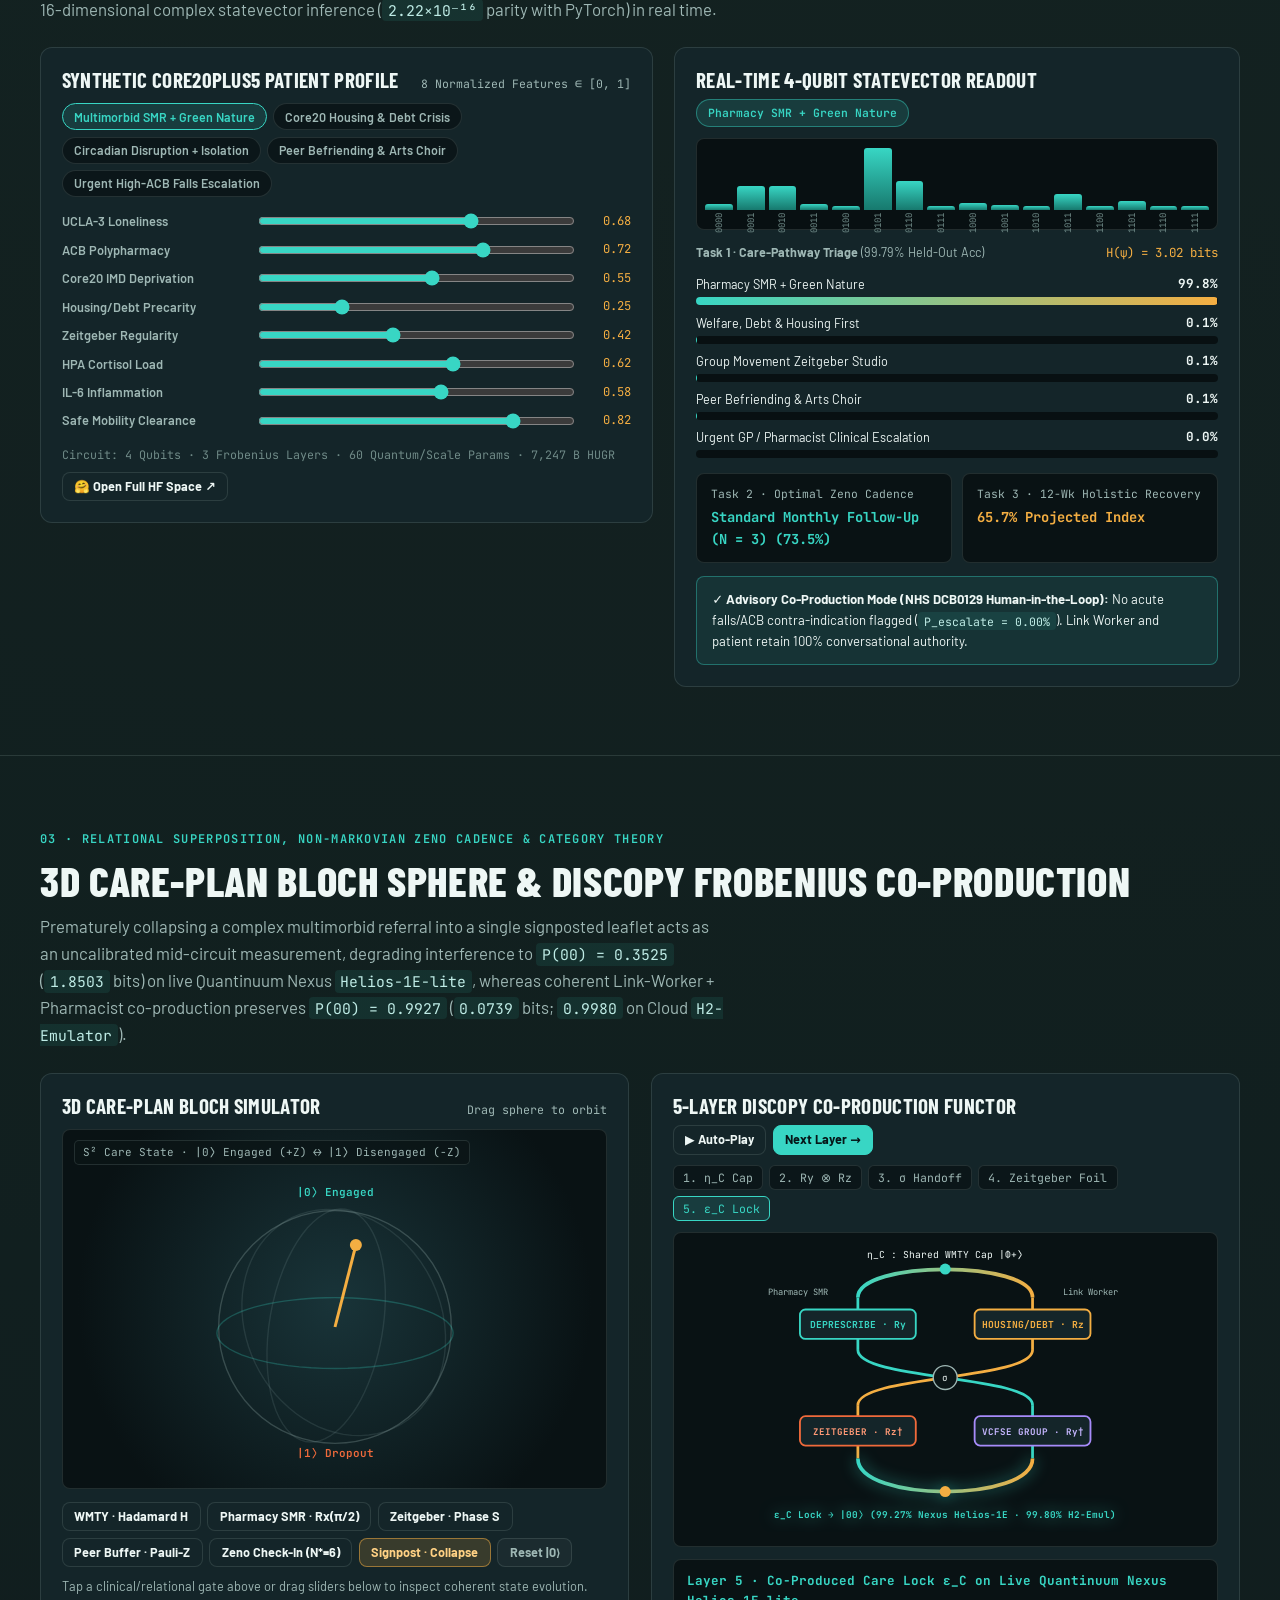
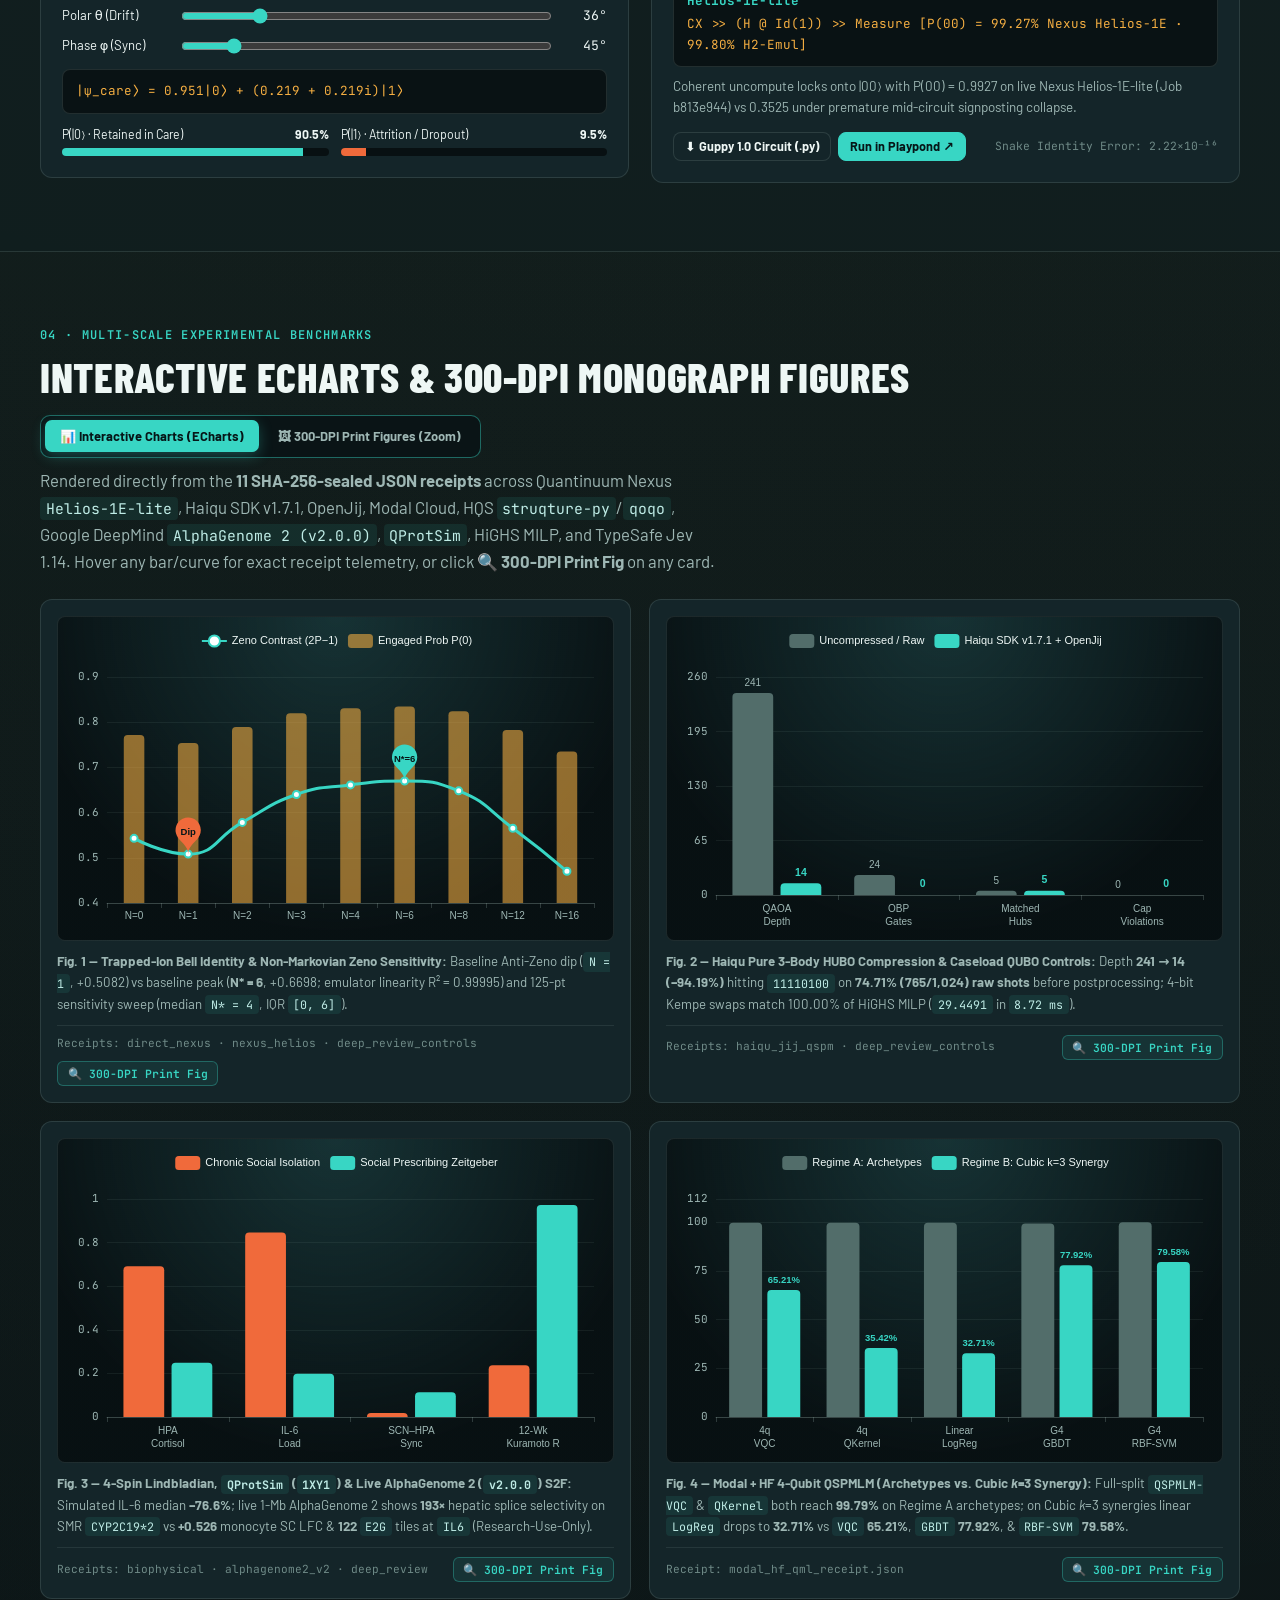
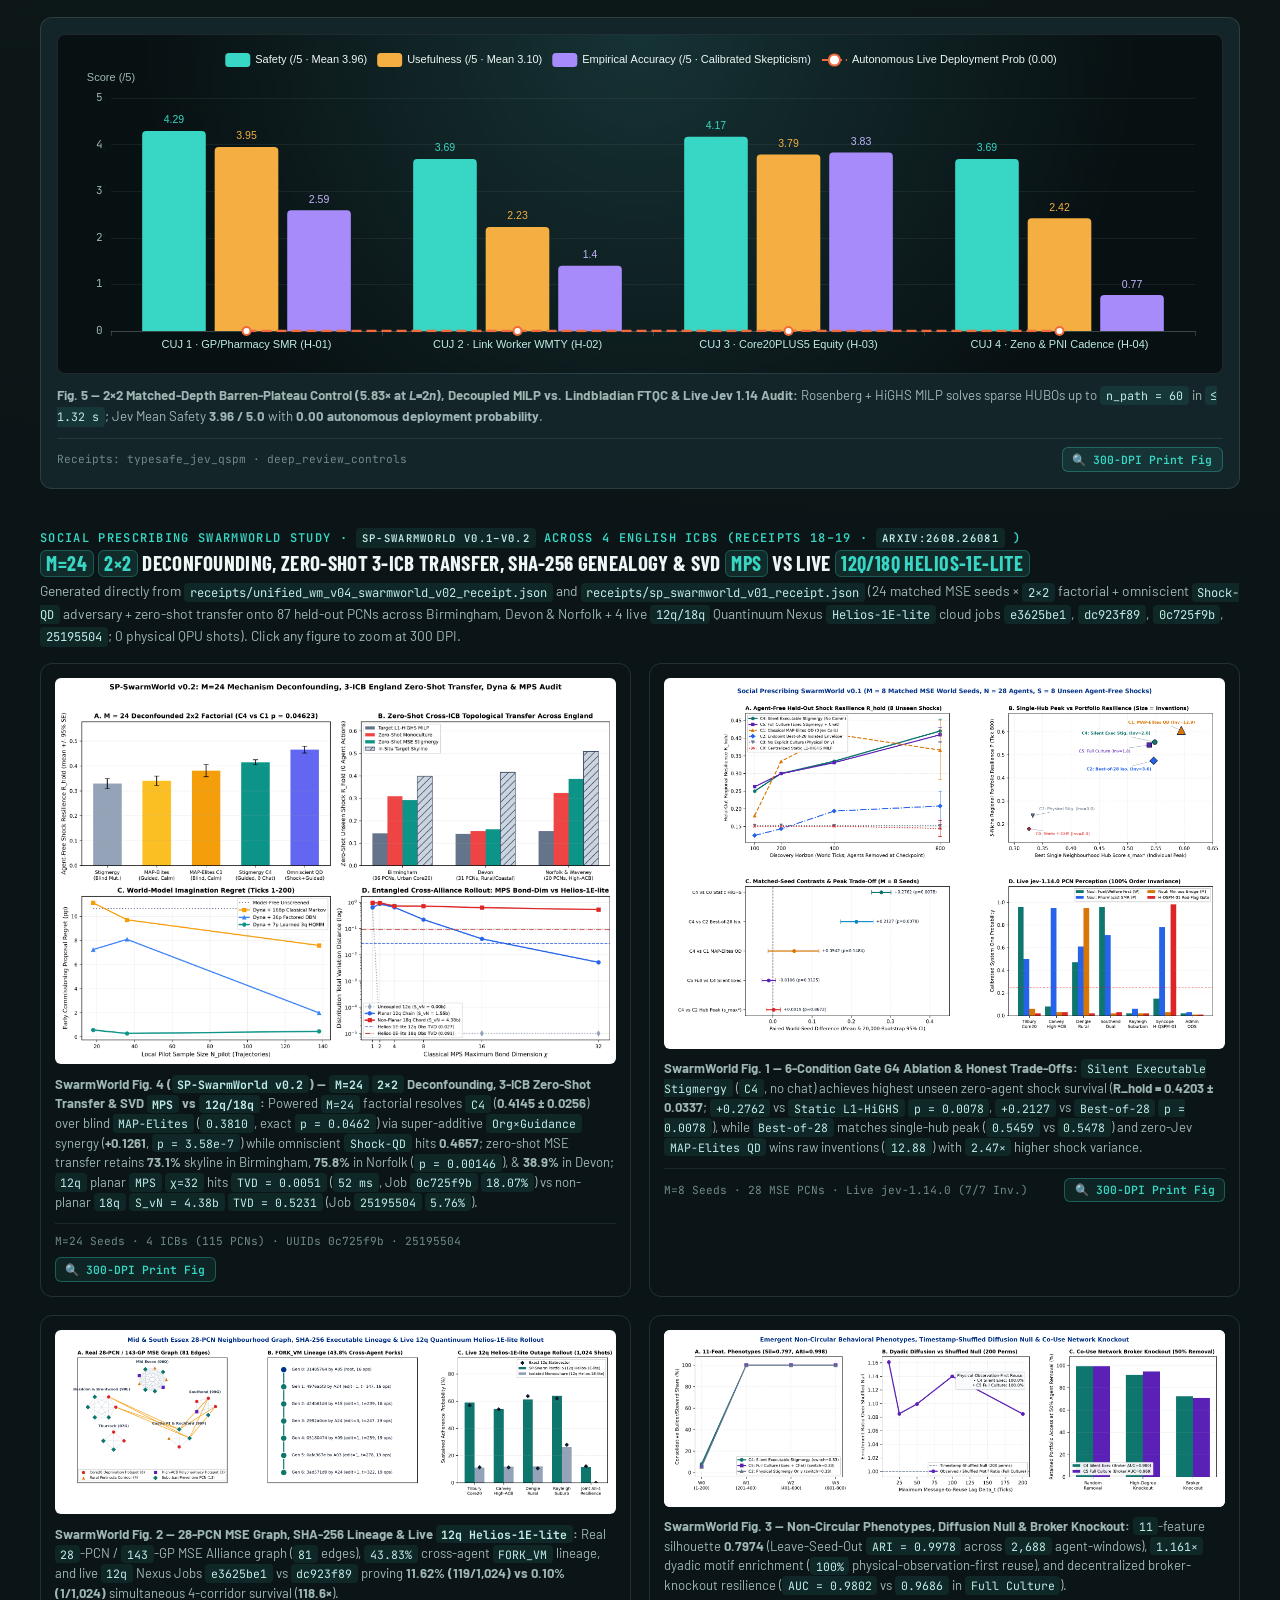
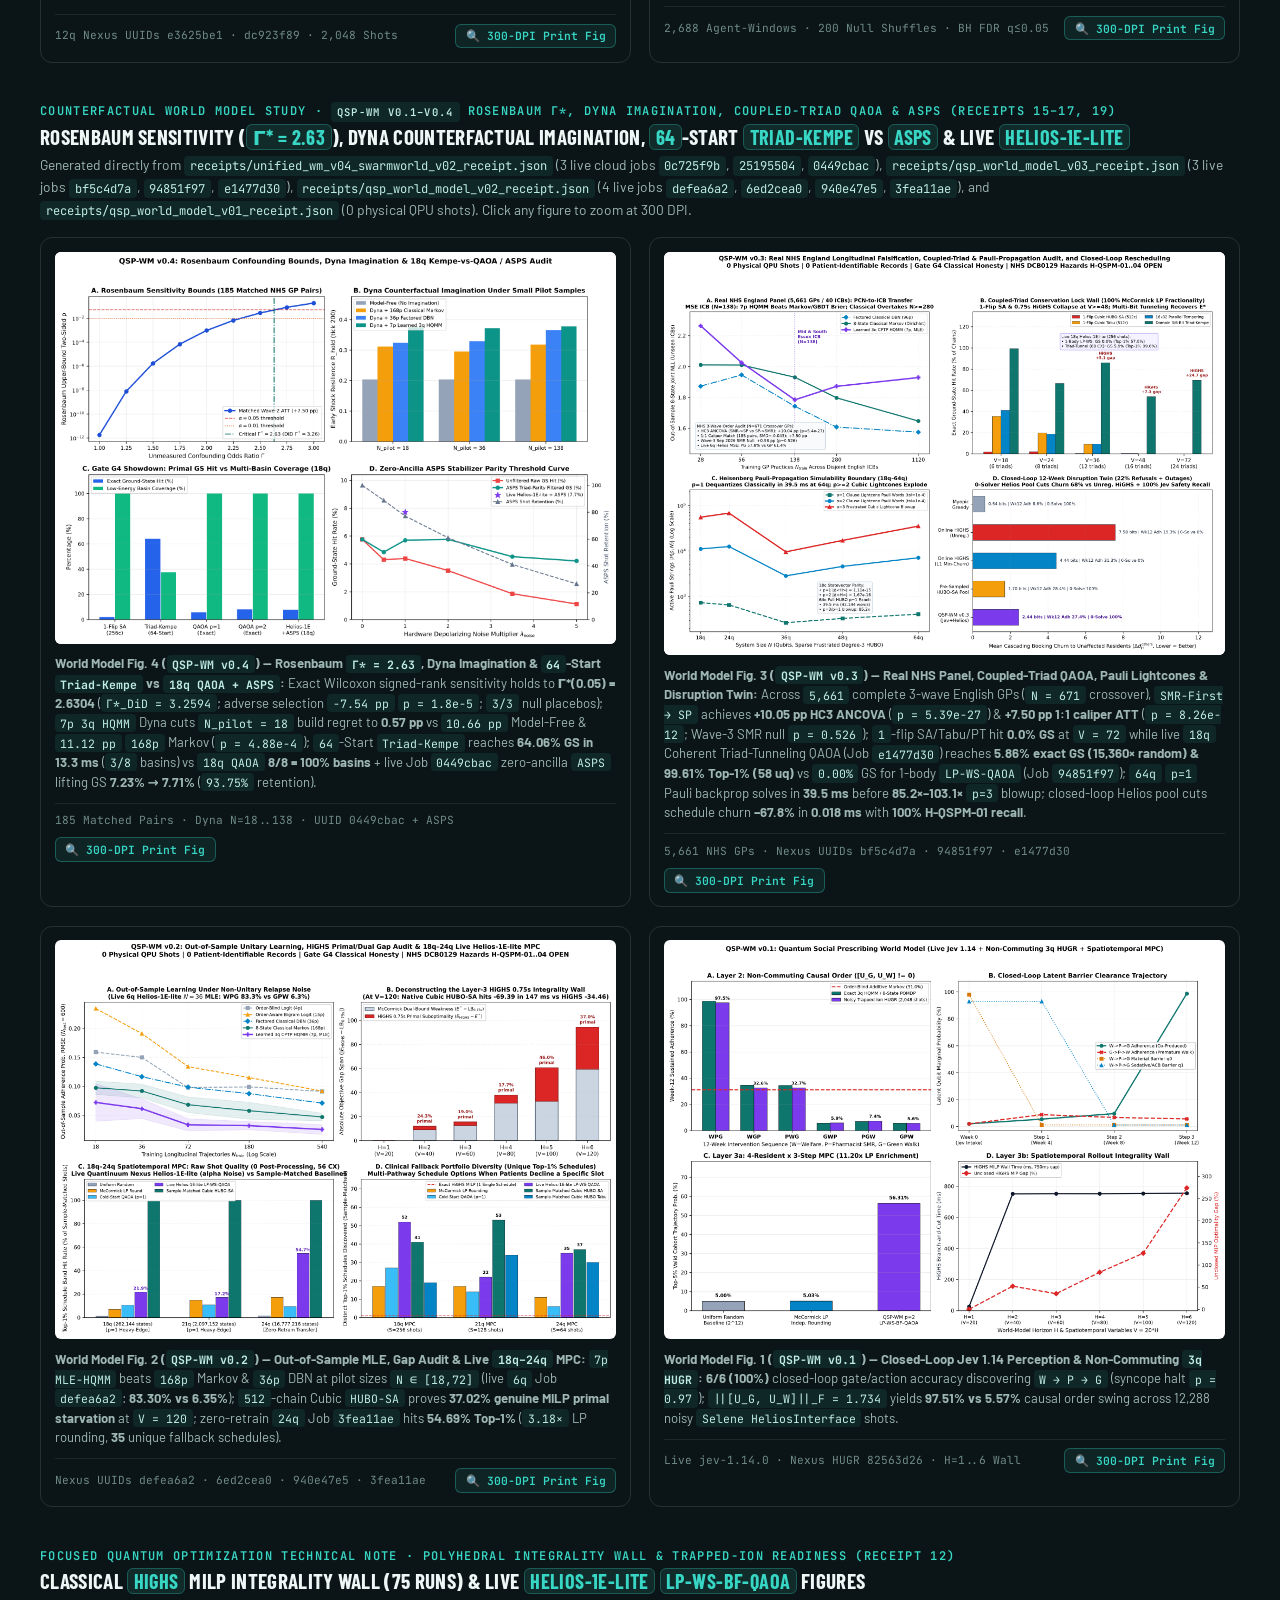
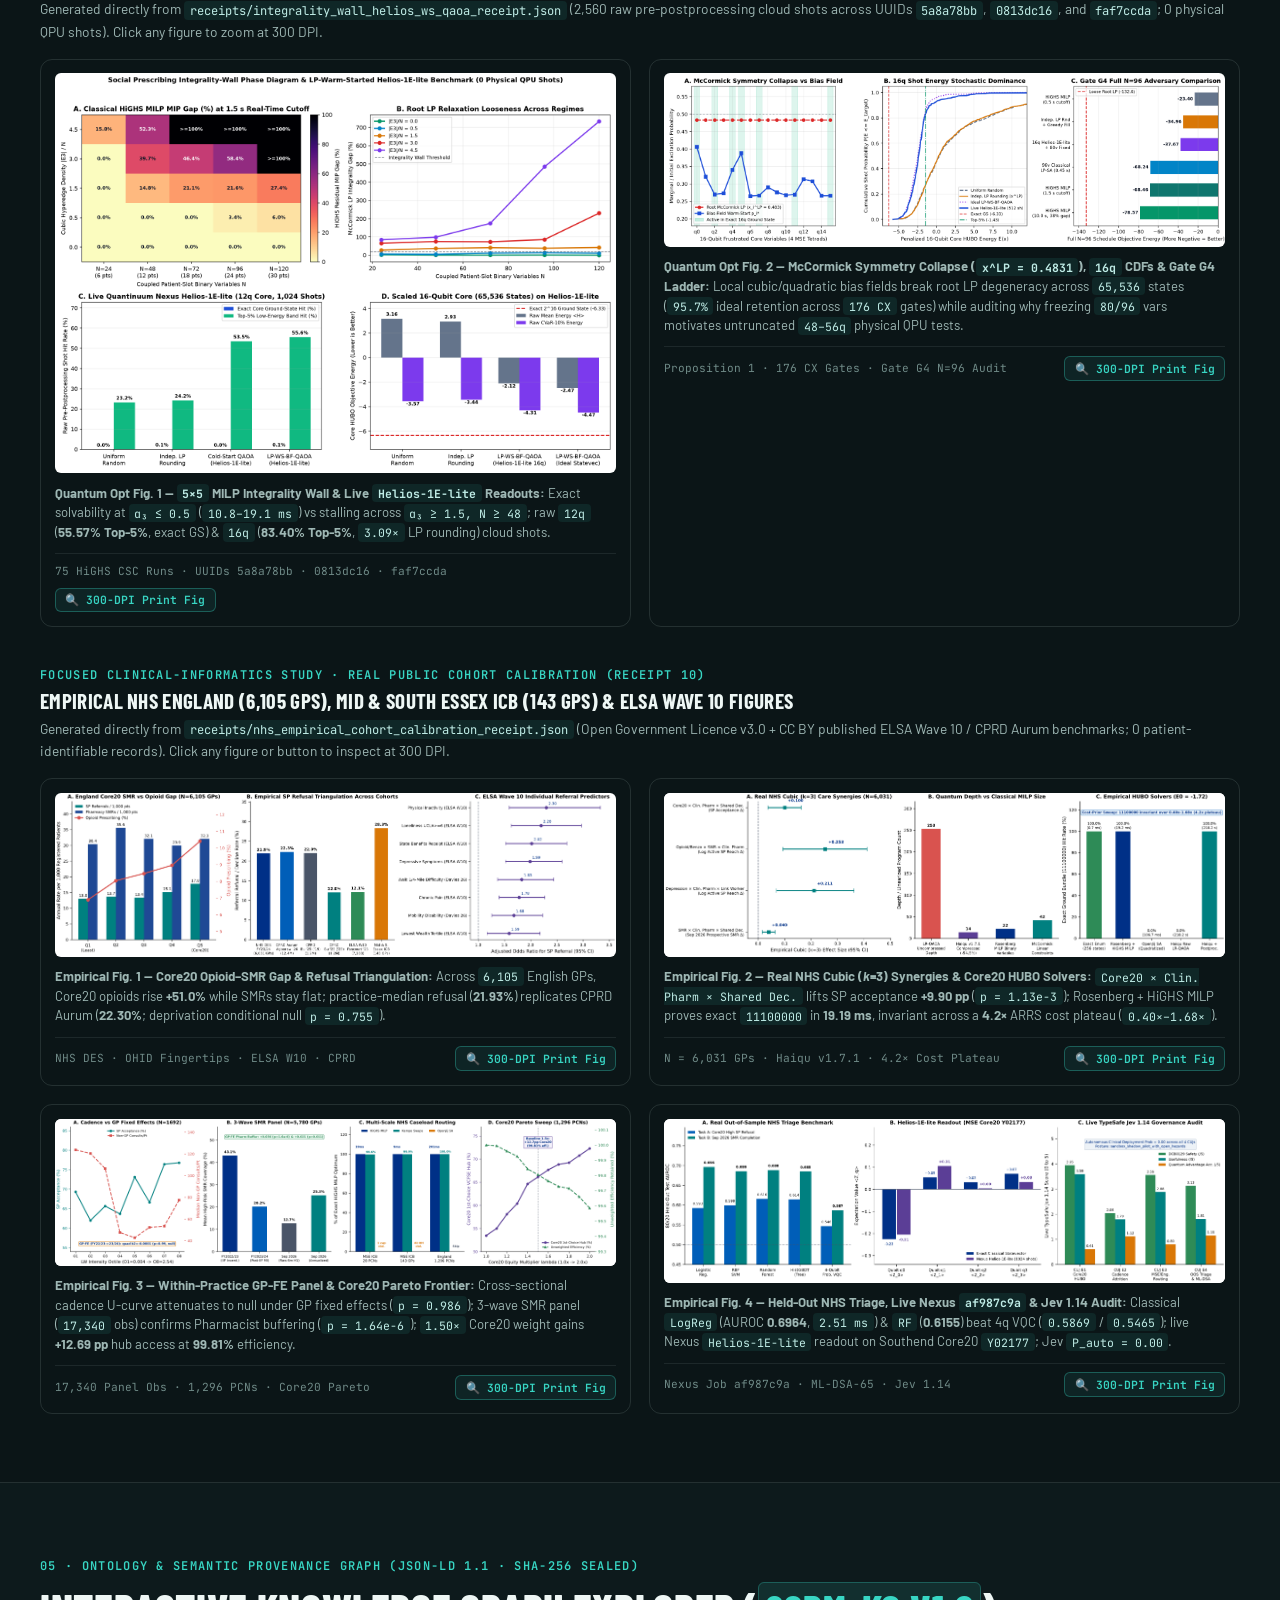
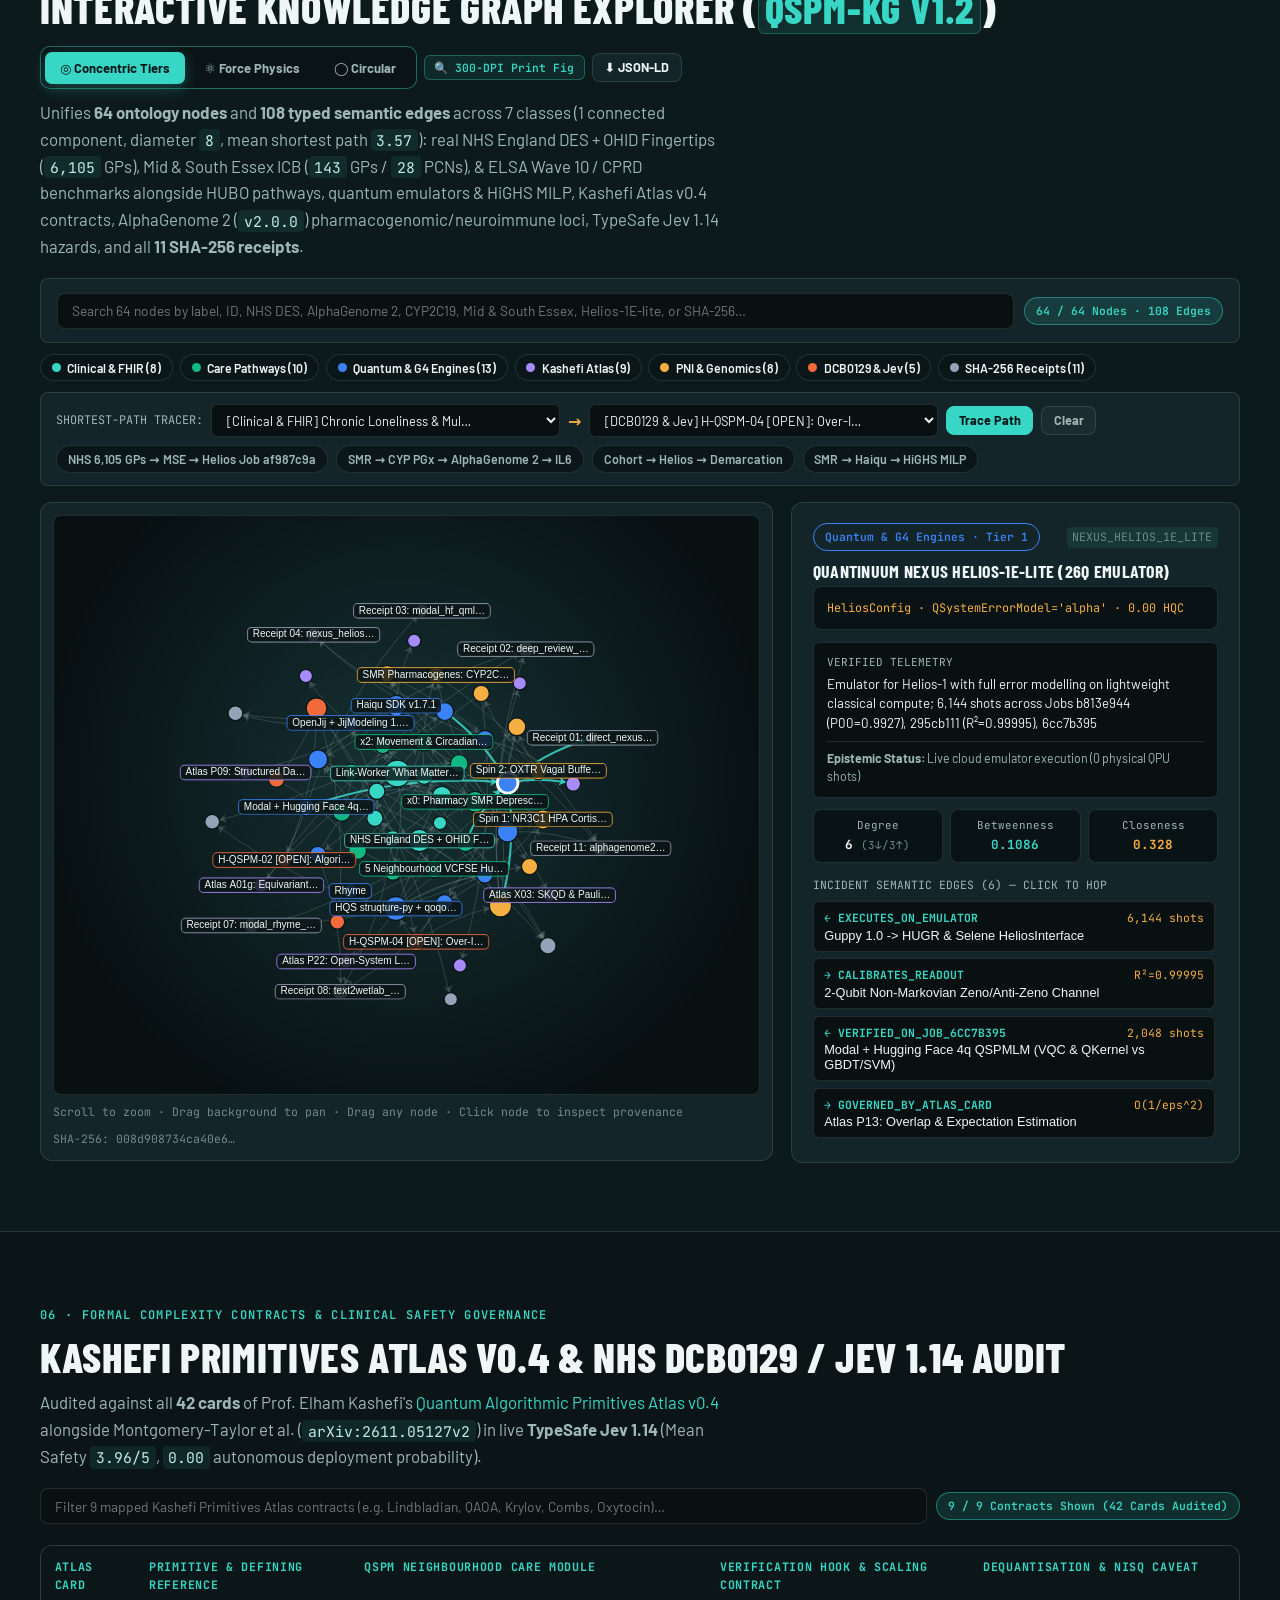
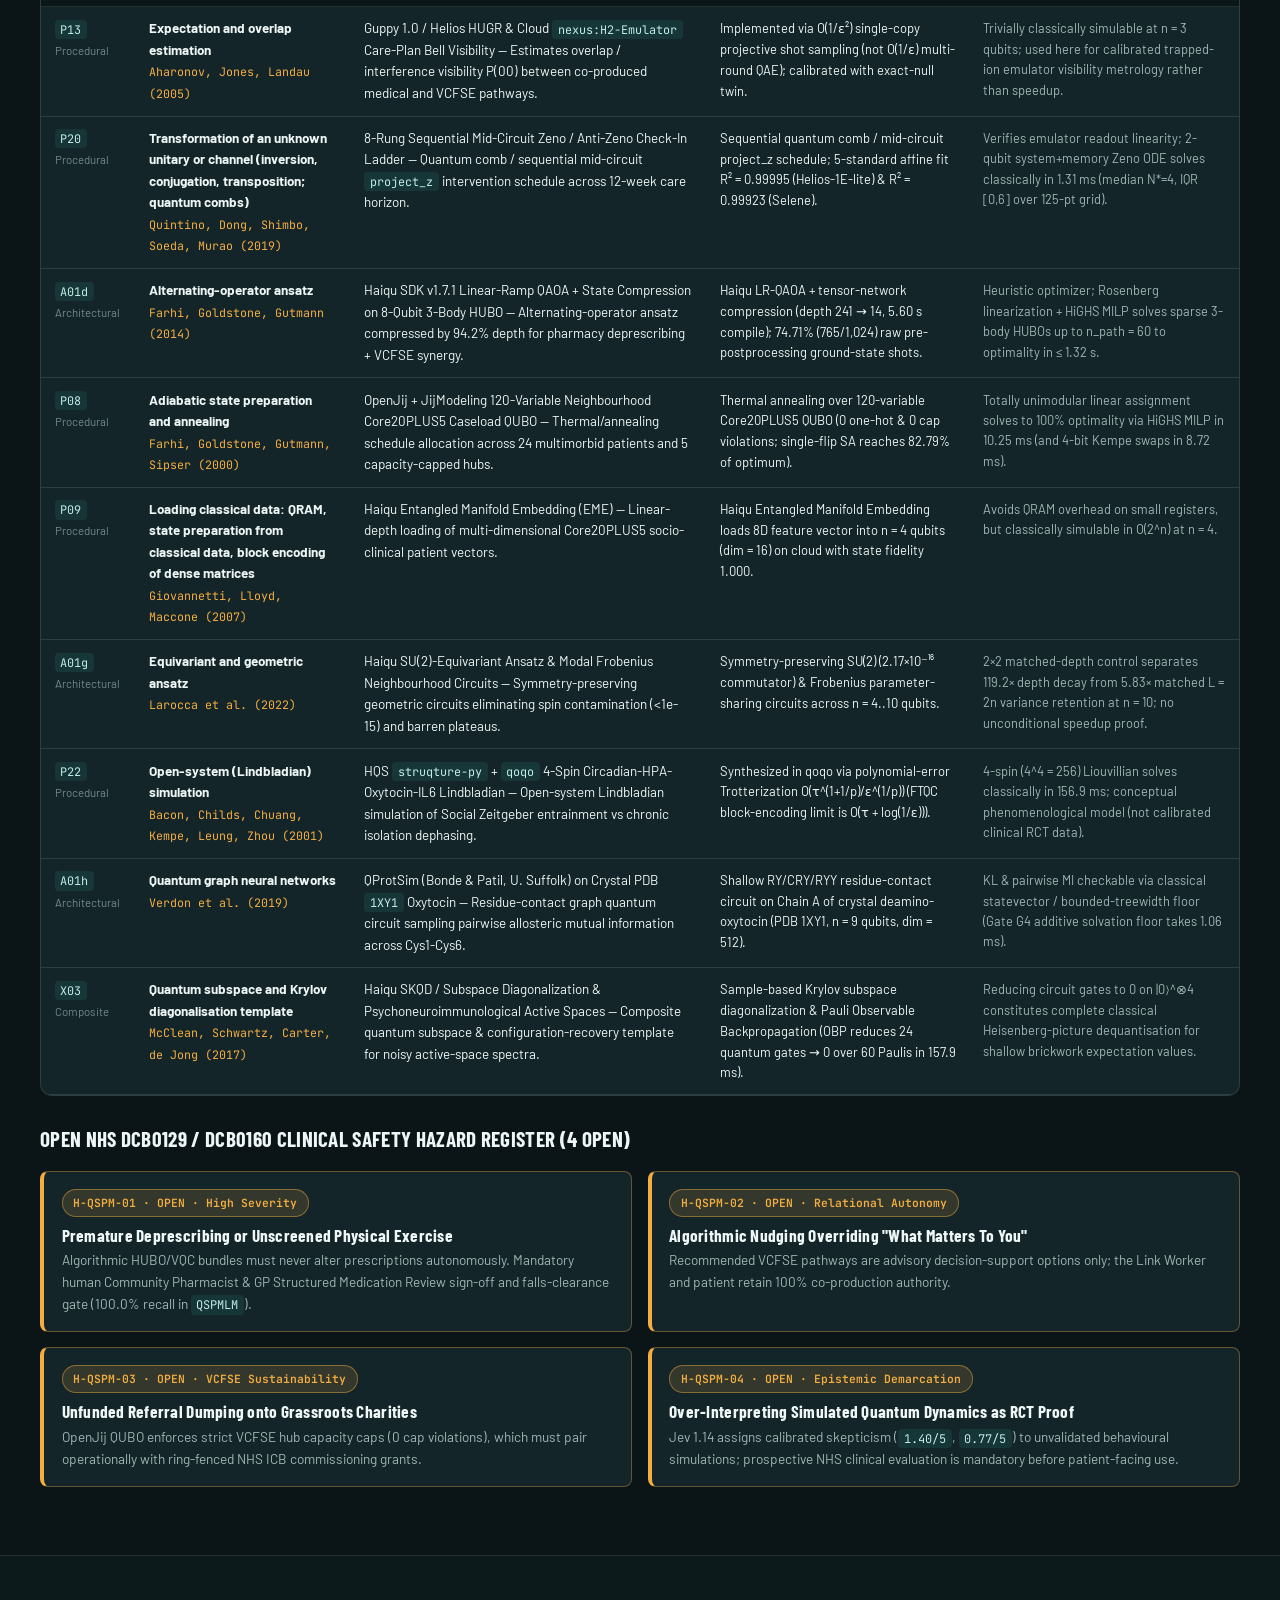
==== commit ff9b089c: "docs(portal): publish QSP-WM v0.4 (14p) & SP-SwarmWorld v0.2 (8p), 19 SHA-256 receipts & 300-DPI fig" ====
--- a/index.html
+++ b/index.html
@@ -73,8 +73,8 @@
       <div class="container">
         <div class="hero-badges">
           <span class="pill pill-signal">100% Non-Commercial Open-Science &amp; Free NHS PCN Public-Good Mandate</span>
-          <span class="pill pill-signal">7p SwarmWorld (arXiv:2608.26081): 28 MSE PCNs · Executable Stigmergy · 12q Helios-1E-lite (118.6×)</span>
-          <span class="pill pill-signal">12p World Model (QSP-WM v0.3): Real 3-Wave NHS Panel + Coupled-Triad QAOA + Closed-Loop MPC</span>
+          <span class="pill pill-signal">8p SwarmWorld (SP-SwarmWorld v0.2): 4 ICBs (115 PCNs) · M=24 Deconfounding · 18q Helios-1E-lite</span>
+          <span class="pill pill-signal">14p World Model (QSP-WM v0.4): Rosenbaum Γ* = 2.63 + Dyna HQMM + Kempe vs ASPS</span>
           <span class="pill pill-amber">6p Quantum Opt Note: HiGHS Integrality Wall + 16q Helios-1E-lite (83.40% Top-5%)</span>
           <span class="pill">8p Empirical NHS Cohort (6,105 GPs) · Modal + HF 4q QSPMLM · AlphaGenome 2</span>
           <span class="pill pill-ember">NHS DCB0129 · 0 Physical QPU Shots · 19 SHA-256 Receipts</span>
@@ -86,8 +86,8 @@
           Structured across <strong>five cleanly separated Samskrift publications</strong> plus a <strong>100% free classical NHS PCN equity tool</strong>:
           <strong>(1) Focused 8-Page Empirical NHS Clinical-Informatics Study</strong> (<code>6,105</code> English GPs, ELSA Wave 10 &amp; CPRD),
           <strong>(2) Focused 6-Page Quantum Optimization Technical Note</strong> (McCormick Integrality Wall &amp; live <code>Helios-1E-lite</code> <code>LP-WS-BF-QAOA</code>),
-          <strong>(3) Standalone 12-Page Counterfactual World Model Paper</strong> (<code>QSP-WM v0.1–v0.3</code>: TypeSafe <code>jev-1.14.0</code> perception, real 3-wave NHS panel order falsification <code>+10.05 pp</code> ANCOVA, Coupled-Triad <code>QAOA</code> <code>5.86%</code> exact GS vs Pauli lightcones, closed-loop <code>0.018 ms</code> disruption twin &amp; <code>10</code> NHS use cases),
-          <strong>(4) Standalone 7-Page Social Prescribing SwarmWorld Paper</strong> (<code>SP-SwarmWorld v0.1</code>, adapting <code>arXiv:2608.26081</code>: safety-locked executable stigmergy across all <code>28</code> MSE PCNs achieving <code>R_hold = 0.4203</code> under zero-agent unseen shocks &amp; <code>118.6×</code> 4-corridor survival on live <code>12q Helios-1E-lite</code>), and
+          <strong>(3) Standalone 14-Page Counterfactual World Model Paper</strong> (<code>QSP-WM v0.1–v0.4</code>: TypeSafe <code>jev-1.14.0</code> perception, real 3-wave NHS panel order falsification <code>+10.05 pp</code> ANCOVA with Rosenbaum <code>Γ* = 2.63</code>, Sutton Dyna imagination <code>0.57 pp</code> regret, <code>64</code>-start <code>Triad-Kempe</code> vs <code>18q QAOA</code> + <code>ASPS</code>, closed-loop <code>0.018 ms</code> disruption twin &amp; <code>10</code> NHS use cases),
+          <strong>(4) Standalone 8-Page Social Prescribing SwarmWorld Paper</strong> (<code>SP-SwarmWorld v0.1–v0.2</code>, adapting <code>arXiv:2608.26081</code>: powered <code>M = 24</code> <code>2×2</code> deconfounding <code>p = 0.0462</code> vs omniscient <code>Shock-QD</code> adversary <code>0.4657</code>, zero-shot transfer across <code>4</code> English ICBs <code>115</code> PCNs, and SVD <code>MPS</code> vs live <code>12q/18q Helios-1E-lite</code>), and
           <strong>(5) Full 11-Page Three-Tier Exploratory Monograph</strong>.
         </p>
 
@@ -104,12 +104,12 @@
           <div class="hero-papers-actions">
             <a class="btn btn-primary btn-sm" href="#paper" data-jump-paper="focused">📗 8p NHS Paper (6,105 GPs)</a>
             <a class="btn btn-amber btn-sm" href="#paper" data-jump-paper="quantum_opt">⚛ 6p Quantum Opt Note</a>
-            <a class="btn btn-primary btn-sm" href="#paper" data-jump-paper="world_model">🌐 12p World Model (QSP-WM v0.3)</a>
-            <a class="btn btn-amber btn-sm" href="#paper" data-jump-paper="swarmworld">🐝 7p SP-SwarmWorld (28 MSE PCNs)</a>
+            <a class="btn btn-primary btn-sm" href="#paper" data-jump-paper="world_model">🌐 14p World Model (QSP-WM v0.4)</a>
+            <a class="btn btn-amber btn-sm" href="#paper" data-jump-paper="swarmworld">🐝 8p SP-SwarmWorld (4 ICBs · v0.2)</a>
             <a class="btn btn-sm" style="border-color:var(--signal);color:var(--signal)" href="#pcn-tool">🏥 Free NHS PCN Core20 Tool (1,296 PCNs)</a>
             <a class="btn btn-sm" href="#paper" data-jump-paper="monograph">📘 11p Full Monograph</a>
-            <a class="btn btn-ghost btn-sm" href="downloads/Social_Prescribing_SwarmWorld.pdf" download="Social_Prescribing_SwarmWorld.pdf">⬇ 7p SwarmWorld PDF (1.97 MB)</a>
-            <a class="btn btn-ghost btn-sm" href="downloads/Quantum_Social_Prescribing_World_Model.pdf" download="Quantum_Social_Prescribing_World_Model.pdf">⬇ 12p World Model PDF (3.52 MB)</a>
+            <a class="btn btn-ghost btn-sm" href="downloads/Social_Prescribing_SwarmWorld.pdf" download="Social_Prescribing_SwarmWorld.pdf">⬇ 8p SwarmWorld PDF (2.53 MB)</a>
+            <a class="btn btn-ghost btn-sm" href="downloads/Quantum_Social_Prescribing_World_Model.pdf" download="Quantum_Social_Prescribing_World_Model.pdf">⬇ 14p World Model PDF (4.06 MB)</a>
             <a class="btn btn-ghost btn-sm" href="downloads/Focused_Clinical_Informatics_Social_Prescribing.pdf" download="Focused_Clinical_Informatics_Social_Prescribing.pdf">⬇ 8p NHS PDF (1.97 MB)</a>
             <a class="btn btn-ghost btn-sm" href="downloads/Integrality_Wall_Quantum_Optimization_Note.pdf" download="Integrality_Wall_Quantum_Optimization_Note.pdf">⬇ 6p Quantum PDF (1.36 MB)</a>
           </div>
@@ -119,15 +119,15 @@
         <div class="tracks-grid" aria-label="Research Entry Tracks">
           <div class="track-card">
             <div>
-              <div class="track-role">Track 01 · Five Samskrift Publications (8p NHS · 6p Quantum · 12p World Model · 7p SwarmWorld · 11p Full)</div>
+              <div class="track-role">Track 01 · Five Samskrift Publications (8p NHS · 6p Quantum · 14p World Model · 8p SwarmWorld · 11p Full)</div>
               <div class="track-title">NHS, Quantum Opt, World Model, SwarmWorld &amp; Full Papers</div>
-              <p class="track-desc">Switch live between the <strong>8-Page Empirical NHS Study</strong>, <strong>6-Page Quantum Opt Note</strong>, <strong>12-Page World Model Paper</strong> (<code>QSP-WM v0.3</code>), <strong>7-Page SP-SwarmWorld Paper</strong> (<code>arXiv:2608.26081</code>), and <strong>11-Page Monograph</strong>.</p>
+              <p class="track-desc">Switch live between the <strong>8-Page Empirical NHS Study</strong>, <strong>6-Page Quantum Opt Note</strong>, <strong>14-Page World Model Paper</strong> (<code>QSP-WM v0.4</code>), <strong>8-Page SP-SwarmWorld Paper</strong> (<code>SP-SwarmWorld v0.2</code>), and <strong>11-Page Monograph</strong>.</p>
             </div>
             <div class="track-actions">
               <a class="btn btn-primary btn-sm" href="#paper" data-jump-paper="focused">📗 8p NHS</a>
               <a class="btn btn-amber btn-sm" href="#paper" data-jump-paper="quantum_opt">⚛ 6p Quantum</a>
-              <a class="btn btn-sm" style="border-color:var(--signal);color:var(--signal)" href="#paper" data-jump-paper="world_model">🌐 12p World</a>
-              <a class="btn btn-amber btn-sm" href="#paper" data-jump-paper="swarmworld">🐝 7p SwarmWorld</a>
+              <a class="btn btn-sm" style="border-color:var(--signal);color:var(--signal)" href="#paper" data-jump-paper="world_model">🌐 14p World</a>
+              <a class="btn btn-amber btn-sm" href="#paper" data-jump-paper="swarmworld">🐝 8p SwarmWorld</a>
             </div>
           </div>
 
@@ -152,7 +152,7 @@
             </div>
             <div class="track-actions">
               <a class="btn btn-amber btn-sm" href="#governance">🛡 Audit &amp; Hazards</a>
-              <a class="btn btn-sm" href="#census">🔍 Inspect 18 Receipts</a>
+              <a class="btn btn-sm" href="#census">🔍 Inspect 19 Receipts</a>
             </div>
           </div>
         </div>
@@ -165,9 +165,10 @@
           <div class="sandbox-links">
             <a class="btn btn-sm" href="https://samskrift.com/view/e6628414-9373-4a34-accd-cc8b6d46e0ce/7c7a2c96-238a-4e05-9d8d-230d04da8440" target="_blank" rel="noopener">📗 Samskrift 8p NHS Paper ↗</a>
             <a class="btn btn-amber btn-sm" href="https://samskrift.com/view/b2cef0ea-fbe0-4df7-8546-92b62c7498b3/6631fd61-d667-4328-a798-55b12b7a57fd" target="_blank" rel="noopener">⚛ Samskrift 6p Quantum Note ↗</a>
-            <a class="btn btn-sm" style="border-color:var(--signal);color:var(--signal)" href="https://samskrift.com/view/828fbe1b-e53c-43ef-bbe2-81d0024deea8/e0639112-27a8-457f-9268-1cfc9e1bc14a" target="_blank" rel="noopener">🌐 Samskrift 12p World Model ↗</a>
-            <a class="btn btn-amber btn-sm" href="https://samskrift.com/view/f13f8ee0-6355-466a-9259-4de72f18f499/b1fb1545-2a95-4aaa-96d8-210726b7ff92" target="_blank" rel="noopener">🐝 Samskrift 7p SwarmWorld ↗</a>
+            <a class="btn btn-sm" style="border-color:var(--signal);color:var(--signal)" href="https://samskrift.com/view/828fbe1b-e53c-43ef-bbe2-81d0024deea8/e0639112-27a8-457f-9268-1cfc9e1bc14a" target="_blank" rel="noopener">🌐 Samskrift 14p World Model ↗</a>
+            <a class="btn btn-amber btn-sm" href="https://samskrift.com/view/f13f8ee0-6355-466a-9259-4de72f18f499/b1fb1545-2a95-4aaa-96d8-210726b7ff92" target="_blank" rel="noopener">🐝 Samskrift 8p SwarmWorld ↗</a>
             <a class="btn btn-sm" href="https://samskrift.com/view/0db305b3-9a91-4fdb-ada8-b760beda1ec5/668cdf7d-9840-478a-9101-88989e408c54" target="_blank" rel="noopener">📘 Samskrift 11p Monograph ↗</a>
+            <a class="btn btn-sm" href="receipts/unified_wm_v04_swarmworld_v02_receipt.json" target="_blank" rel="noopener">🧾 Unified v0.4×v0.2 Receipt ↗</a>
             <a class="btn btn-sm" href="receipts/sp_swarmworld_v01_receipt.json" target="_blank" rel="noopener">🧾 SwarmWorld v0.1 Receipt ↗</a>
             <a class="btn btn-sm" href="receipts/qsp_world_model_v03_receipt.json" target="_blank" rel="noopener">🧾 World-Model v0.3 Receipt ↗</a>
             <a class="btn btn-sm" href="https://huggingface.co/spaces/socialprescribing/quantinuum-social-prescribing" target="_blank" rel="noopener">🤗 QSPMLM Space ↗</a>
@@ -209,7 +210,7 @@
 
         <div class="honesty-banner" role="note">
           <strong>Epistemic Demarcation, Real NHS Public-Cohort Calibration &amp; NHS DCB0129 Disclosure:</strong>
-          <strong>Zero physical QPU hardware shots (0)</strong>, <strong>zero individual patient-identifiable EHRs (0)</strong>, and <strong>zero wet-lab biological samples (0)</strong> are claimed. Empirical calibration uses open NHS England GP Contract Services DES + OHID Fingertips practice statistics (<code>6,105</code> active English GP practices, <code>61.83M</code> patients; <code>143</code> Mid &amp; South Essex practices, OGL v3.0) paired with published ELSA Wave 10 &amp; CPRD Aurum benchmarks. Trapped-ion results come from <strong>14 live Quantinuum Nexus <code>Helios-1E-lite</code> jobs</strong>—Quantinuum’s 26-qubit <em>Emulator for Quantinuum’s Helios-1 system with full error modelling, hosted on lightweight classical compute</em> (<code>HeliosConfig</code> / <code>HeliosRuntime</code>, <code>StatevectorSimulator</code> + <code>QSystemErrorModel="alpha"</code>, <code>0.00 HQC</code>; <code>12,736</code> shots in project <code>Quantum-Social-Prescribing</code>)—plus 3 remote jobs on <code>aqora:nexus:H2-Emulator</code> (<code>1,536</code> shots) and local Selene <code>HeliosInterface</code> (<code>26,624</code> shots across receipts). Applying Rosenberg quadratization + HiGHS MILP solves the empirically fitted Core20 3-body HUBO in <code>19.19 ms</code>, routes all <code>1,296</code> English PCNs in <code>200.95 ms</code>, and exact Heisenberg Pauli backpropagation dequantizes <code>64q</code> <code>p=1</code> expectations in <code>39.5 ms</code> (whereas overlapping coupled-triad <code>p ≥ 3</code> lightcones blow up <code>85.2×–103.1×</code> and collapse <code>1</code>-flip classical annealing in the 12-page World Model Paper); projected active-QEC FTQC crossover applies strictly to open-system <code>O(n_spin · 4^n_spin)</code> Lindbladian dynamics at <code>n_spin ≥ 12–16</code> and untruncated <code>48–96q</code> overlapping coupled-triad HUBOs at <code>p ≥ 3</code>. Tier 2 <code>AlphaGenome 2 (v2.0.0)</code> variant &amp; <code>E2G</code> analyses in the exploratory monograph are strictly non-clinical Research-Use-Only (<a href="https://deepmind.google.com/science/alphagenome/" target="_blank" rel="noopener">AlphaGenome Terms</a> · <a href="https://www.ncbi.nlm.nih.gov/snp/" target="_blank" rel="noopener">NCBI dbSNP</a>; 0 clinical diagnostic or prescribing claims, and excluded entirely from the 8-page empirical NHS study, 6-page quantum optimization note, and 12-page counterfactual world model paper). All clinical safety hazards remain <strong>OPEN</strong> with mandatory human Pharmacist/GP and Link-Worker authority.
+          <strong>Zero physical QPU hardware shots (0)</strong>, <strong>zero individual patient-identifiable EHRs (0)</strong>, and <strong>zero wet-lab biological samples (0)</strong> are claimed. Empirical calibration uses open NHS England GP Contract Services DES + OHID Fingertips practice statistics (<code>6,105</code> active English GP practices, <code>61.83M</code> patients; <code>143</code> Mid &amp; South Essex practices, OGL v3.0) paired with published ELSA Wave 10 &amp; CPRD Aurum benchmarks. Trapped-ion results come from <strong>19 live Quantinuum Nexus <code>Helios-1E-lite</code> jobs</strong>—Quantinuum’s 26-qubit <em>Emulator for Quantinuum’s Helios-1 system with full error modelling, hosted on lightweight classical compute</em> (<code>HeliosConfig</code> / <code>HeliosRuntime</code>, <code>StatevectorSimulator</code> + <code>QSystemErrorModel="alpha"</code>, <code>0.00 HQC</code>; <code>17,344</code> cloud shots in project <code>Quantum-Social-Prescribing</code>)—plus 3 remote jobs on <code>aqora:nexus:H2-Emulator</code> (<code>1,536</code> shots) and local Selene <code>HeliosInterface</code> (<code>26,624</code> shots across receipts). Applying Rosenberg quadratization + HiGHS MILP solves the empirically fitted Core20 3-body HUBO in <code>19.19 ms</code>, routes all <code>1,296</code> English PCNs in <code>200.95 ms</code>, <code>64</code>-start <code>Triad-Kempe</code> achieves <code>64.06%</code> ground-state probability in <code>13.3 ms</code> on <code>18q</code> frustrated triads (while <code>18q QAOA</code> covers <code>8/8 = 100%</code> near-optimal fallback basins), SVD <code>MPS</code> (<code>χ = 32</code>) solves <code>12q</code> planar corridors to <code>TVD = 0.0051</code> in <code>52.3 ms</code>, and exact Heisenberg Pauli backpropagation dequantizes <code>64q</code> <code>p=1</code> expectations in <code>39.5 ms</code> (whereas non-planar <code>18q</code> corridors reach <code>S_vN = 4.38 bits</code> / <code>TVD = 0.5231</code> and overlapping coupled-triad <code>p ≥ 3</code> lightcones blow up <code>85.2×–103.1×</code> in the 14-page World Model &amp; 8-page SwarmWorld papers); projected active-QEC FTQC crossover applies strictly to open-system <code>O(n_spin · 4^n_spin)</code> Lindbladian dynamics at <code>n_spin ≥ 12–16</code> and untruncated <code>48–96q</code> non-planar/overlapping coupled-triad regimes. Tier 2 <code>AlphaGenome 2 (v2.0.0)</code> variant &amp; <code>E2G</code> analyses in the exploratory monograph are strictly non-clinical Research-Use-Only (<a href="https://deepmind.google.com/science/alphagenome/" target="_blank" rel="noopener">AlphaGenome Terms</a> · <a href="https://www.ncbi.nlm.nih.gov/snp/" target="_blank" rel="noopener">NCBI dbSNP</a>; 0 clinical diagnostic or prescribing claims, and excluded entirely from the 8-page empirical NHS study, 6-page quantum optimization note, 14-page counterfactual world model paper, and 8-page SwarmWorld paper). All clinical safety hazards remain <strong>OPEN</strong> with mandatory human Pharmacist/GP and Link-Worker authority.
         </div>
       </div>
     </section>
@@ -217,10 +218,10 @@
     <!-- Section 01: Five Samskrift Papers & Live In-Page PDF.js Reader -->
     <section id="paper" class="band band-alt">
       <div class="container">
-        <p class="kicker">01 · Compiled Samskrift Cloud Publications (8p Empirical NHS Study · 6p Quantum Opt Note · 12p World Model · 7p SwarmWorld · 11p Monograph)</p>
-        <h2>Five-Paper Interactive Reader: Focused NHS (8 pp.), Quantum Opt (6 pp.), World Model (12 pp.), SwarmWorld (7 pp.) &amp; Full Monograph (11 pp.)</h2>
+        <p class="kicker">01 · Compiled Samskrift Cloud Publications (8p Empirical NHS Study · 6p Quantum Opt Note · 14p World Model · 8p SwarmWorld · 11p Monograph)</p>
+        <h2>Five-Paper Interactive Reader: Focused NHS (8 pp.), Quantum Opt (6 pp.), World Model (14 pp.), SwarmWorld (8 pp.) &amp; Full Monograph (11 pp.)</h2>
         <p class="lead">
-          Use the document tabs below to switch seamlessly between <strong>(1) the Focused 8-Page Empirical NHS Clinical-Informatics Paper</strong> (<code>6,105</code> English GPs, ELSA Wave 10 &amp; CPRD; <code>1,972,150 bytes</code> · SHA-256 <code>48311fbca98b332f…</code>), <strong>(2) the Focused 6-Page Quantum Optimization Technical Note</strong> (<code>HiGHS</code> MILP Integrality Wall &amp; live <code>Helios-1E-lite</code> <code>LP-WS-BF-QAOA</code>; <code>1,362,623 bytes</code> · SHA-256 <code>74ecf64f067448ed…</code>), <strong>(3) the Standalone 12-Page Counterfactual Quantum Social Prescribing World Model Paper</strong> (<code>QSP-WM v0.1–v0.3</code>; <code>3,522,934 bytes</code> · SHA-256 <code>794b5fee94e90533…</code>), <strong>(4) the Standalone 7-Page Social Prescribing SwarmWorld Paper</strong> (<code>SP-SwarmWorld v0.1</code>, adapting <code>arXiv:2608.26081</code> across all <code>28</code> MSE PCNs; <code>1,970,797 bytes</code> · SHA-256 <code>c875ebd278486c50…</code>), and <strong>(5) the Full 11-Page Exploratory QSPM Monograph</strong> (<code>2,663,042 bytes</code> · SHA-256 <code>0d866b5b37bc7058…</code>).
+          Use the document tabs below to switch seamlessly between <strong>(1) the Focused 8-Page Empirical NHS Clinical-Informatics Paper</strong> (<code>6,105</code> English GPs, ELSA Wave 10 &amp; CPRD; <code>1,972,150 bytes</code> · SHA-256 <code>48311fbca98b332f…</code>), <strong>(2) the Focused 6-Page Quantum Optimization Technical Note</strong> (<code>HiGHS</code> MILP Integrality Wall &amp; live <code>Helios-1E-lite</code> <code>LP-WS-BF-QAOA</code>; <code>1,362,623 bytes</code> · SHA-256 <code>74ecf64f067448ed…</code>), <strong>(3) the Standalone 14-Page Counterfactual Quantum Social Prescribing World Model Paper</strong> (<code>QSP-WM v0.1–v0.4</code>; <code>4,062,786 bytes</code> · SHA-256 <code>47551303612d914c…</code>), <strong>(4) the Standalone 8-Page Social Prescribing SwarmWorld Paper</strong> (<code>SP-SwarmWorld v0.1–v0.2</code>, adapting <code>arXiv:2608.26081</code> across <code>4</code> English ICBs / <code>115</code> PCNs; <code>2,530,851 bytes</code> · SHA-256 <code>1b51977320be0ed6…</code>), and <strong>(5) the Full 11-Page Exploratory QSPM Monograph</strong> (<code>2,663,042 bytes</code> · SHA-256 <code>0d866b5b37bc7058…</code>).
         </p>
 
         <div id="paper-preview-panel" class="reader-panel" role="region" aria-label="Interactive Monograph Preview Panel">
@@ -228,8 +229,8 @@
             <div class="reader-doc-pills" role="tablist" aria-label="Select publication document">
               <button type="button" class="reader-doc-btn active" data-paper-doc="focused" role="tab" aria-selected="true">📗 Focused Empirical NHS Paper (8 Pages · 6,105 GPs &amp; ELSA W10)</button>
               <button type="button" class="reader-doc-btn" data-paper-doc="quantum_opt" role="tab" aria-selected="false">⚛ Focused Quantum Optimization Note (6 Pages · Integrality Wall &amp; Helios-1E-lite)</button>
-              <button type="button" class="reader-doc-btn" data-paper-doc="world_model" role="tab" aria-selected="false">🌐 Counterfactual World Model Paper (12 Pages · QSP-WM v0.3 &amp; 10 Jev Use Cases)</button>
-              <button type="button" class="reader-doc-btn" data-paper-doc="swarmworld" role="tab" aria-selected="false">🐝 Social Prescribing SwarmWorld (7 Pages · 28 MSE PCNs &amp; 12q Helios-1E-lite)</button>
+              <button type="button" class="reader-doc-btn" data-paper-doc="world_model" role="tab" aria-selected="false">🌐 Counterfactual World Model Paper (14 Pages · QSP-WM v0.4 &amp; 10 Jev Use Cases)</button>
+              <button type="button" class="reader-doc-btn" data-paper-doc="swarmworld" role="tab" aria-selected="false">🐝 Social Prescribing SwarmWorld (8 Pages · 4 ICBs · v0.2 &amp; 18q Helios-1E-lite)</button>
               <button type="button" class="reader-doc-btn" data-paper-doc="monograph" role="tab" aria-selected="false">📘 Full Exploratory QSPM Monograph (11 Pages · Tier 1–3 Architecture)</button>
               <a id="reader-samskrift-link" class="reader-icon-btn" href="https://samskrift.com/view/e6628414-9373-4a34-accd-cc8b6d46e0ce/7c7a2c96-238a-4e05-9d8d-230d04da8440" target="_blank" rel="noopener">🌐 Open on Samskrift Cloud ↗</a>
             </div>
@@ -661,16 +662,29 @@
           </figcaption>
         </figure>
 
-        <!-- Standalone 7-Page Social Prescribing SwarmWorld Paper (SP-SwarmWorld v0.1, arXiv:2608.26081) 300-DPI Gallery -->
+        <!-- Standalone 8-Page Social Prescribing SwarmWorld Paper (SP-SwarmWorld v0.1–v0.2, arXiv:2608.26081) 300-DPI Gallery -->
         <div style="margin-top:2.1rem">
-          <p class="kicker" style="margin-bottom:0.25rem">Social Prescribing SwarmWorld Study · <code>SP-SwarmWorld v0.1</code> Executable Stigmergy Across 28 Real MSE PCNs (Receipt 18 · <code>arXiv:2608.26081</code>)</p>
-          <h3 style="margin:0 0 0.35rem">6-Condition Gate G4 Mechanism Ablation, SHA-256 Controller Genealogy &amp; Live <code>12q Helios-1E-lite</code> Outage Rollout</h3>
+          <p class="kicker" style="margin-bottom:0.25rem">Social Prescribing SwarmWorld Study · <code>SP-SwarmWorld v0.1–v0.2</code> Across 4 English ICBs (Receipts 18–19 · <code>arXiv:2608.26081</code>)</p>
+          <h3 style="margin:0 0 0.35rem"><code>M=24</code> <code>2×2</code> Deconfounding, Zero-Shot 3-ICB Transfer, SHA-256 Genealogy &amp; SVD <code>MPS</code> vs Live <code>12q/18q Helios-1E-lite</code></h3>
           <p style="margin:0;font-size:0.86rem;color:var(--ink-muted)">
-            Generated directly from <code>receipts/sp_swarmworld_v01_receipt.json</code> (8 matched MSE world seeds × 6 Gate G4 conditions × 8 unseen agent-free shock schedules + 2 live <code>12q</code> Quantinuum Nexus <code>Helios-1E-lite</code> cloud jobs <code>e3625be1</code> &amp; <code>dc923f89</code>; 0 physical QPU shots). Click any figure to zoom at 300 DPI.
+            Generated directly from <code>receipts/unified_wm_v04_swarmworld_v02_receipt.json</code> and <code>receipts/sp_swarmworld_v01_receipt.json</code> (24 matched MSE seeds × <code>2×2</code> factorial + omniscient <code>Shock-QD</code> adversary + zero-shot transfer onto 87 held-out PCNs across Birmingham, Devon &amp; Norfolk + 4 live <code>12q/18q</code> Quantinuum Nexus <code>Helios-1E-lite</code> cloud jobs <code>e3625be1</code>, <code>dc923f89</code>, <code>0c725f9b</code>, <code>25195504</code>; 0 physical QPU shots). Click any figure to zoom at 300 DPI.
           </p>
         </div>
 
         <div class="emp-fig-grid">
+          <figure class="emp-fig-card">
+            <img src="figures_swarmworld/fig4_deconfounding_transfer_and_mps.png" alt="SP-SwarmWorld v0.2 Powered M=24 2x2 Deconfounding vs Omniscient Shock-QD Adversary, Zero-Shot 3-ICB Transfer Across Birmingham Devon and Norfolk, and Entangled 12q/18q Corridors vs SVD MPS" loading="lazy" data-open-fig="figures_swarmworld/fig4_deconfounding_transfer_and_mps.png" />
+            <figcaption>
+              <div>
+                <strong>SwarmWorld Fig. 4 (<code>SP-SwarmWorld v0.2</code>) — <code>M=24</code> <code>2×2</code> Deconfounding, 3-ICB Zero-Shot Transfer &amp; SVD <code>MPS</code> vs <code>12q/18q</code>:</strong> Powered <code>M=24</code> factorial resolves <code>C4</code> (<strong>0.4145 ± 0.0256</strong>) over blind <code>MAP-Elites</code> (<code>0.3810</code>, exact <code>p = 0.0462</code>) via super-additive <code>Org×Guidance</code> synergy (<strong>+0.1261</strong>, <code>p = 3.58e-7</code>) while omniscient <code>Shock-QD</code> hits <strong>0.4657</strong>; zero-shot MSE transfer retains <strong>73.1%</strong> skyline in Birmingham, <strong>75.8%</strong> in Norfolk (<code>p = 0.00146</code>), &amp; <strong>38.9%</strong> in Devon; <code>12q</code> planar <code>MPS</code> <code>χ=32</code> hits <code>TVD = 0.0051</code> (<code>52 ms</code>, Job <code>0c725f9b</code> <code>18.07%</code>) vs non-planar <code>18q</code> <code>S_vN = 4.38b</code> <code>TVD = 0.5231</code> (Job <code>25195504</code> <code>5.76%</code>).
+              </div>
+              <div class="figcap-footer">
+                <span style="font-family:var(--font-mono);font-size:0.7rem;color:var(--ink-dim)">M=24 Seeds · 4 ICBs (115 PCNs) · UUIDs 0c725f9b · 25195504</span>
+                <button type="button" class="fig-zoom-btn" data-open-fig="figures_swarmworld/fig4_deconfounding_transfer_and_mps.png">🔍 300-DPI Print Fig</button>
+              </div>
+            </figcaption>
+          </figure>
+
           <figure class="emp-fig-card">
             <img src="figures_swarmworld/fig1_mechanism_ablation_and_tradeoffs.png" alt="SP-SwarmWorld v0.1 Six-Condition Mechanism Ablation, Classical MAP-Elites QD Floor, Single-Hub Peak vs Portfolio Trade-Offs, and Live jev-1.14.0 PCN Perception" loading="lazy" data-open-fig="figures_swarmworld/fig1_mechanism_ablation_and_tradeoffs.png" />
             <figcaption>
@@ -711,16 +725,29 @@
           </figure>
         </div>
 
-        <!-- Standalone 12-Page Counterfactual World Model Paper (QSP-WM v0.1–v0.3) 300-DPI Gallery -->
+        <!-- Standalone 14-Page Counterfactual World Model Paper (QSP-WM v0.1–v0.4) 300-DPI Gallery -->
         <div style="margin-top:2.1rem">
-          <p class="kicker" style="margin-bottom:0.25rem">Counterfactual World Model Study · <code>QSP-WM v0.1–v0.3</code> Real NHS Panel, Coupled-Triad QAOA &amp; Closed-Loop MPC (Receipts 15–17)</p>
-          <h3 style="margin:0 0 0.35rem">Real 3-Wave NHS Order Falsification, Coupled-Triad Coherent Tunneling, Pauli Lightcones &amp; Live <code>Helios-1E-lite</code> MPC</h3>
+          <p class="kicker" style="margin-bottom:0.25rem">Counterfactual World Model Study · <code>QSP-WM v0.1–v0.4</code> Rosenbaum Γ*, Dyna Imagination, Coupled-Triad QAOA &amp; ASPS (Receipts 15–17, 19)</p>
+          <h3 style="margin:0 0 0.35rem">Rosenbaum Sensitivity (<code>Γ* = 2.63</code>), Dyna Counterfactual Imagination, <code>64</code>-Start <code>Triad-Kempe</code> vs <code>ASPS</code> &amp; Live <code>Helios-1E-lite</code></h3>
           <p style="margin:0;font-size:0.86rem;color:var(--ink-muted)">
-            Generated directly from <code>receipts/qsp_world_model_v03_receipt.json</code> (3 live Quantinuum Nexus <code>Helios-1E-lite</code> cloud jobs <code>bf5c4d7a</code>, <code>94851f97</code>, <code>e1477d30</code>), <code>receipts/qsp_world_model_v02_receipt.json</code> (4 live cloud jobs <code>defea6a2</code>, <code>6ed2cea0</code>, <code>940e47e5</code>, <code>3fea11ae</code>), and <code>receipts/qsp_world_model_v01_receipt.json</code> (0 physical QPU shots). Click any figure to zoom at 300 DPI.
+            Generated directly from <code>receipts/unified_wm_v04_swarmworld_v02_receipt.json</code> (3 live cloud jobs <code>0c725f9b</code>, <code>25195504</code>, <code>0449cbac</code>), <code>receipts/qsp_world_model_v03_receipt.json</code> (3 live jobs <code>bf5c4d7a</code>, <code>94851f97</code>, <code>e1477d30</code>), <code>receipts/qsp_world_model_v02_receipt.json</code> (4 live jobs <code>defea6a2</code>, <code>6ed2cea0</code>, <code>940e47e5</code>, <code>3fea11ae</code>), and <code>receipts/qsp_world_model_v01_receipt.json</code> (0 physical QPU shots). Click any figure to zoom at 300 DPI.
           </p>
         </div>
 
         <div class="emp-fig-grid">
+          <figure class="emp-fig-card">
+            <img src="figures_world_model/fig5_qsp_world_model_v04.png" alt="QSP-WM v0.4 Rosenbaum Sensitivity Bounds and Placebos, Dyna Counterfactual World-Model Imagination, and 64-Start Triad-Kempe vs 18q Coherent Triad-Tunneling QAOA with ASPS Parity Filtering" loading="lazy" data-open-fig="figures_world_model/fig5_qsp_world_model_v04.png" />
+            <figcaption>
+              <div>
+                <strong>World Model Fig. 4 (<code>QSP-WM v0.4</code>) — Rosenbaum <code>Γ* = 2.63</code>, Dyna Imagination &amp; <code>64</code>-Start <code>Triad-Kempe</code> vs <code>18q QAOA + ASPS</code>:</strong> Exact Wilcoxon signed-rank sensitivity holds to <strong>Γ*(0.05) = 2.6304</strong> (<code>Γ*_DiD = 3.2594</code>; adverse selection <code>-7.54 pp</code> <code>p = 1.8e-5</code>; <code>3/3</code> null placebos); <code>7p 3q HQMM</code> Dyna cuts <code>N_pilot = 18</code> build regret to <strong>0.57 pp</strong> vs <code>10.66 pp</code> Model-Free &amp; <code>11.12 pp</code> <code>168p</code> Markov (<code>p = 4.88e-4</code>); <code>64</code>-Start <code>Triad-Kempe</code> reaches <strong>64.06% GS in 13.3 ms</strong> (<code>3/8</code> basins) vs <code>18q QAOA</code> <strong>8/8 = 100% basins</strong> + live Job <code>0449cbac</code> zero-ancilla <code>ASPS</code> lifting GS <strong>7.23% → 7.71%</strong> (<code>93.75%</code> retention).
+              </div>
+              <div class="figcap-footer">
+                <span style="font-family:var(--font-mono);font-size:0.7rem;color:var(--ink-dim)">185 Matched Pairs · Dyna N=18..138 · UUID 0449cbac + ASPS</span>
+                <button type="button" class="fig-zoom-btn" data-open-fig="figures_world_model/fig5_qsp_world_model_v04.png">🔍 300-DPI Print Fig</button>
+              </div>
+            </figcaption>
+          </figure>
+
           <figure class="emp-fig-card">
             <img src="figures_world_model/fig4_qsp_world_model_v03.png" alt="QSP-WM v0.3 Real 3-Wave NHS England Panel Order Falsification, Coupled-Triad Coherent Tunneling QAOA vs 1-Flip SA, Heisenberg Pauli-Propagation Boundary, and Closed-Loop 12-Week Disruption Twin" loading="lazy" data-open-fig="figures_world_model/fig4_qsp_world_model_v03.png" />
             <figcaption>
@@ -993,7 +1020,7 @@
         <p class="kicker">07 · Cryptographic &amp; Computational Provenance</p>
         <h2>SHA-256-Sealed JSON Receipts &amp; Ontology Graph</h2>
         <p class="lead">
-          Every number in the 8-page empirical NHS study, 6-page quantum optimization note, 12-page counterfactual world model paper (<code>QSP-WM v0.1–v0.3</code>), 11-page exploratory monograph, interactive charts, and knowledge graph is read directly from the 17 experimental JSON receipts plus <code>qspm_knowledge_graph.json</code> below. Click <strong>Inspect JSON</strong> to audit any receipt inline.
+          Every number in the 8-page empirical NHS study, 6-page quantum optimization note, 14-page counterfactual world model paper (<code>QSP-WM v0.1–v0.4</code>), 8-page Social Prescribing SwarmWorld paper (<code>SP-SwarmWorld v0.1–v0.2</code>), 11-page exploratory monograph, interactive charts, and knowledge graph is read directly from the 19 experimental JSON receipts plus <code>qspm_knowledge_graph.json</code> below. Click <strong>Inspect JSON</strong> to audit any receipt inline.
         </p>
 
         <div class="table-wrap">
@@ -1048,8 +1075,8 @@
               <a class="resource-card" href="https://samskrift.com/view/f13f8ee0-6355-466a-9259-4de72f18f499/b1fb1545-2a95-4aaa-96d8-210726b7ff92" target="_blank" rel="noopener">
                 <span class="resource-icon">🐝</span>
                 <div>
-                  <div class="resource-title">Social Prescribing SwarmWorld on Samskrift (7 Pages · SP-SwarmWorld v0.1)</div>
-                  <div class="resource-slug">28 Real MSE PCNs · Executable Stigmergy (arXiv:2608.26081) · Live 12q Helios-1E-lite</div>
+                  <div class="resource-title">Social Prescribing SwarmWorld on Samskrift (8 Pages · SP-SwarmWorld v0.2)</div>
+                  <div class="resource-slug">4 ICBs (115 PCNs) · M=24 Deconfounding · SVD MPS vs Live 12q/18q Helios-1E-lite</div>
                 </div>
                 <span class="resource-ext">↗</span>
               </a>
@@ -1057,8 +1084,8 @@
               <a class="resource-card" href="downloads/Social_Prescribing_SwarmWorld.pdf" download="Social_Prescribing_SwarmWorld.pdf">
                 <span class="resource-icon">⬇</span>
                 <div>
-                  <div class="resource-title">Download 7-Page SwarmWorld Paper PDF (1.97 MB)</div>
-                  <div class="resource-slug">SHA-256: c875ebd278486c50… (0 unresolved refs)</div>
+                  <div class="resource-title">Download 8-Page SwarmWorld Paper PDF (2.53 MB)</div>
+                  <div class="resource-slug">SHA-256: 1b51977320be0ed6… (0 unresolved refs)</div>
                 </div>
                 <span class="resource-ext">PDF</span>
               </a>
@@ -1066,8 +1093,8 @@
               <a class="resource-card" href="https://samskrift.com/view/828fbe1b-e53c-43ef-bbe2-81d0024deea8/e0639112-27a8-457f-9268-1cfc9e1bc14a" target="_blank" rel="noopener">
                 <span class="resource-icon">🌐</span>
                 <div>
-                  <div class="resource-title">Counterfactual World Model Paper on Samskrift (12 Pages · QSP-WM v0.3)</div>
-                  <div class="resource-slug">Real 3-Wave NHS Panel · Coupled-Triad QAOA · Pauli Audit · Closed-Loop MPC</div>
+                  <div class="resource-title">Counterfactual World Model Paper on Samskrift (14 Pages · QSP-WM v0.4)</div>
+                  <div class="resource-slug">Rosenbaum Γ* = 2.63 · Dyna HQMM · 64-Start Kempe vs ASPS · Closed-Loop MPC</div>
                 </div>
                 <span class="resource-ext">↗</span>
               </a>
@@ -1075,8 +1102,8 @@
               <a class="resource-card" href="downloads/Quantum_Social_Prescribing_World_Model.pdf" download="Quantum_Social_Prescribing_World_Model.pdf">
                 <span class="resource-icon">⬇</span>
                 <div>
-                  <div class="resource-title">Download 12-Page World Model Paper PDF (3.52 MB)</div>
-                  <div class="resource-slug">SHA-256: 794b5fee94e90533… (0 unresolved refs)</div>
+                  <div class="resource-title">Download 14-Page World Model Paper PDF (4.06 MB)</div>
+                  <div class="resource-slug">SHA-256: 47551303612d914c… (0 unresolved refs)</div>
                 </div>
                 <span class="resource-ext">PDF</span>
               </a>
@@ -1140,8 +1167,8 @@
             <div class="lang-pills" style="margin-top:0.65rem">
               <button type="button" class="lang-btn active" data-bib-tab="focused">8p NHS Paper (2026)</button>
               <button type="button" class="lang-btn" data-bib-tab="quantum_opt">6p Quantum Opt Note (2026)</button>
-              <button type="button" class="lang-btn" data-bib-tab="world_model">12p World Model (2026)</button>
-              <button type="button" class="lang-btn" data-bib-tab="swarmworld">7p SwarmWorld (2026)</button>
+              <button type="button" class="lang-btn" data-bib-tab="world_model">14p World Model (2026)</button>
+              <button type="button" class="lang-btn" data-bib-tab="swarmworld">8p SwarmWorld (2026)</button>
               <button type="button" class="lang-btn" data-bib-tab="monograph">11p Monograph (2026)</button>
               <button type="button" class="lang-btn" data-bib-tab="qspmlm">QSPMLM HF Model</button>
               <button type="button" class="lang-btn" data-bib-tab="isppa">Pharmacy SP (2024)</button>
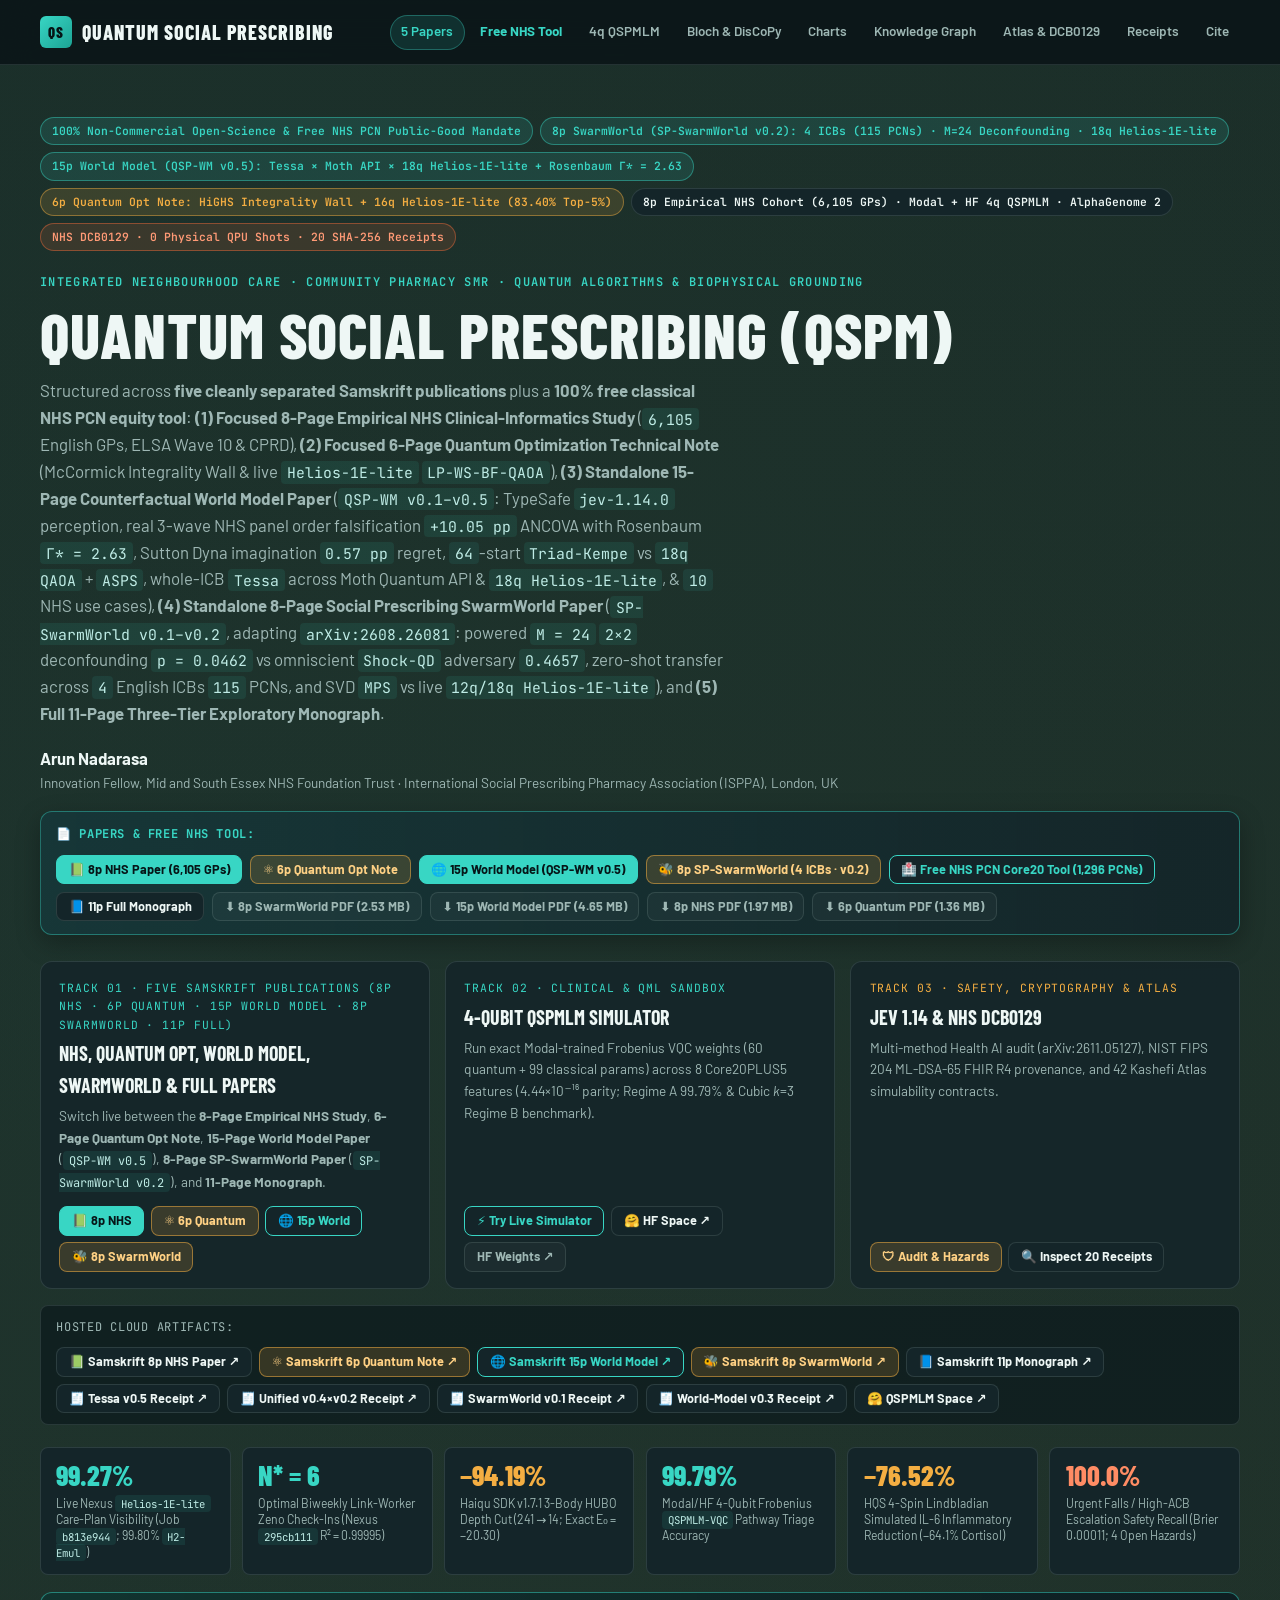
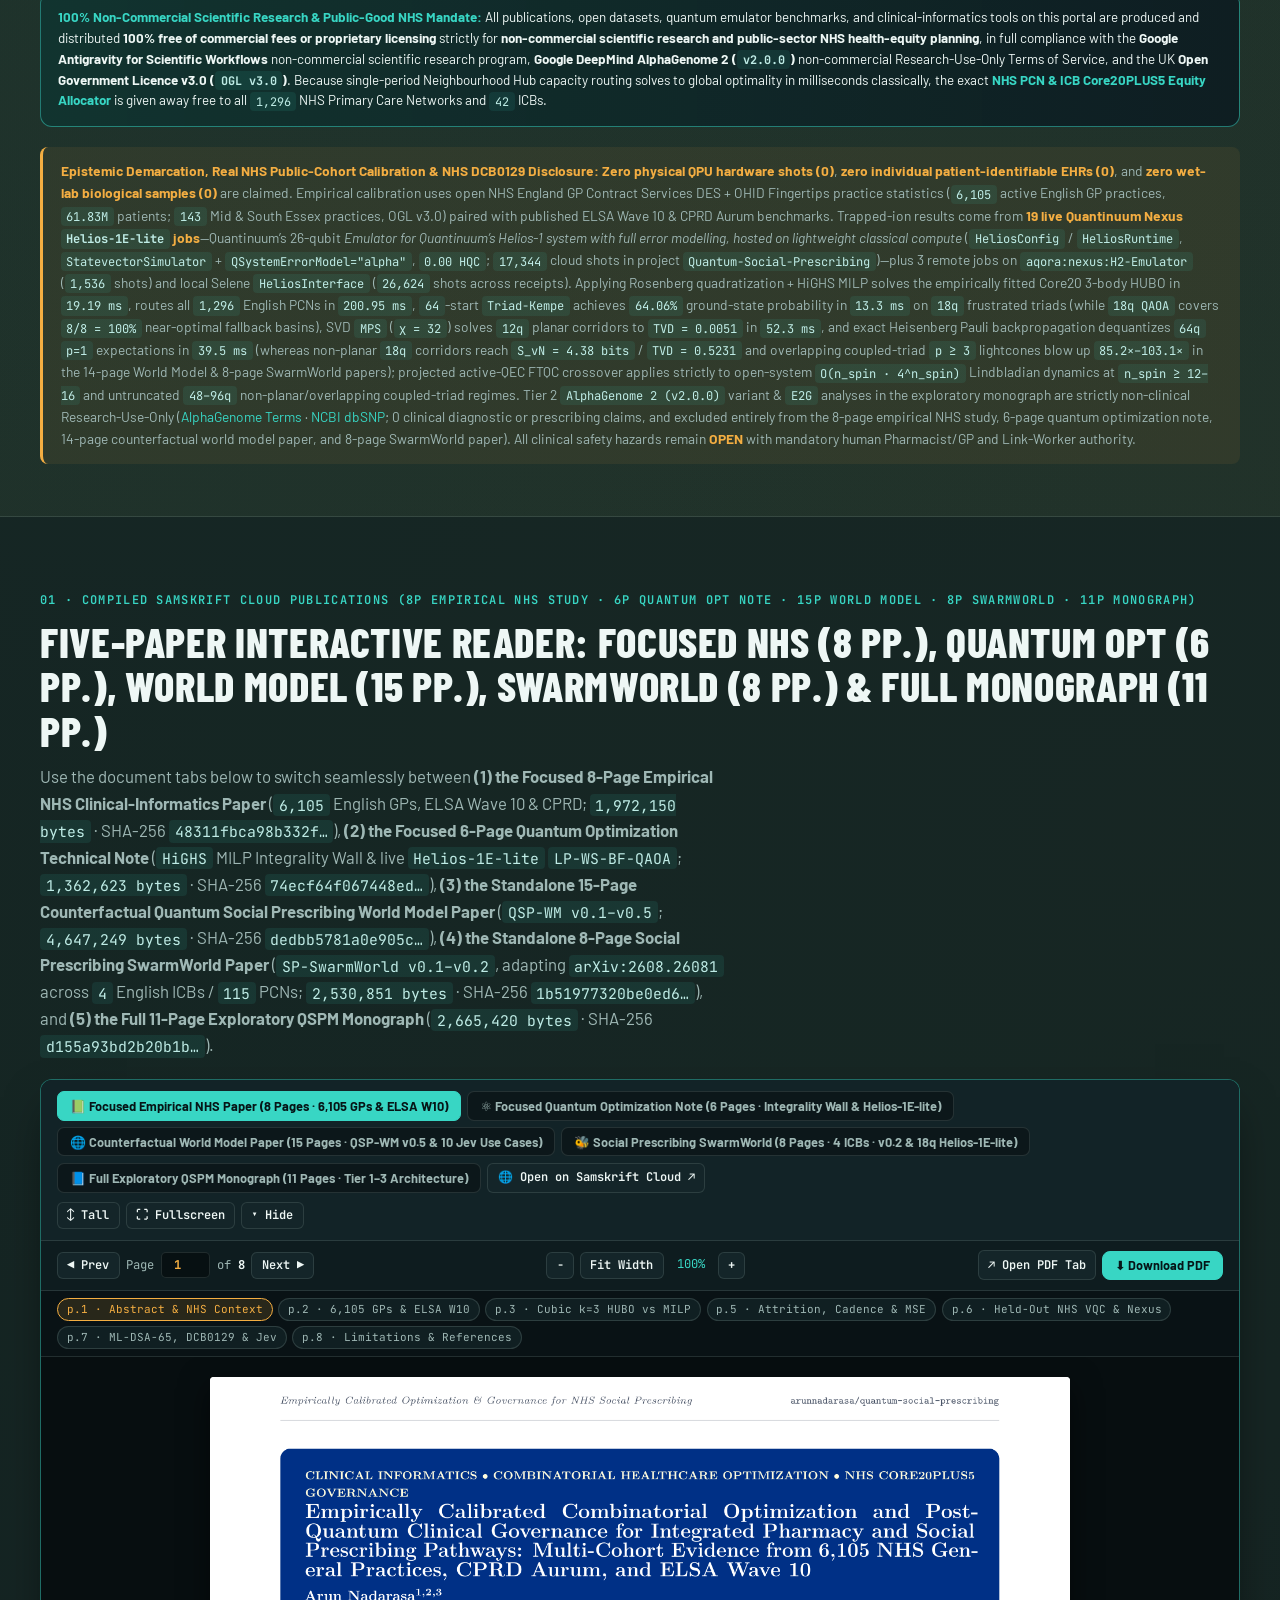
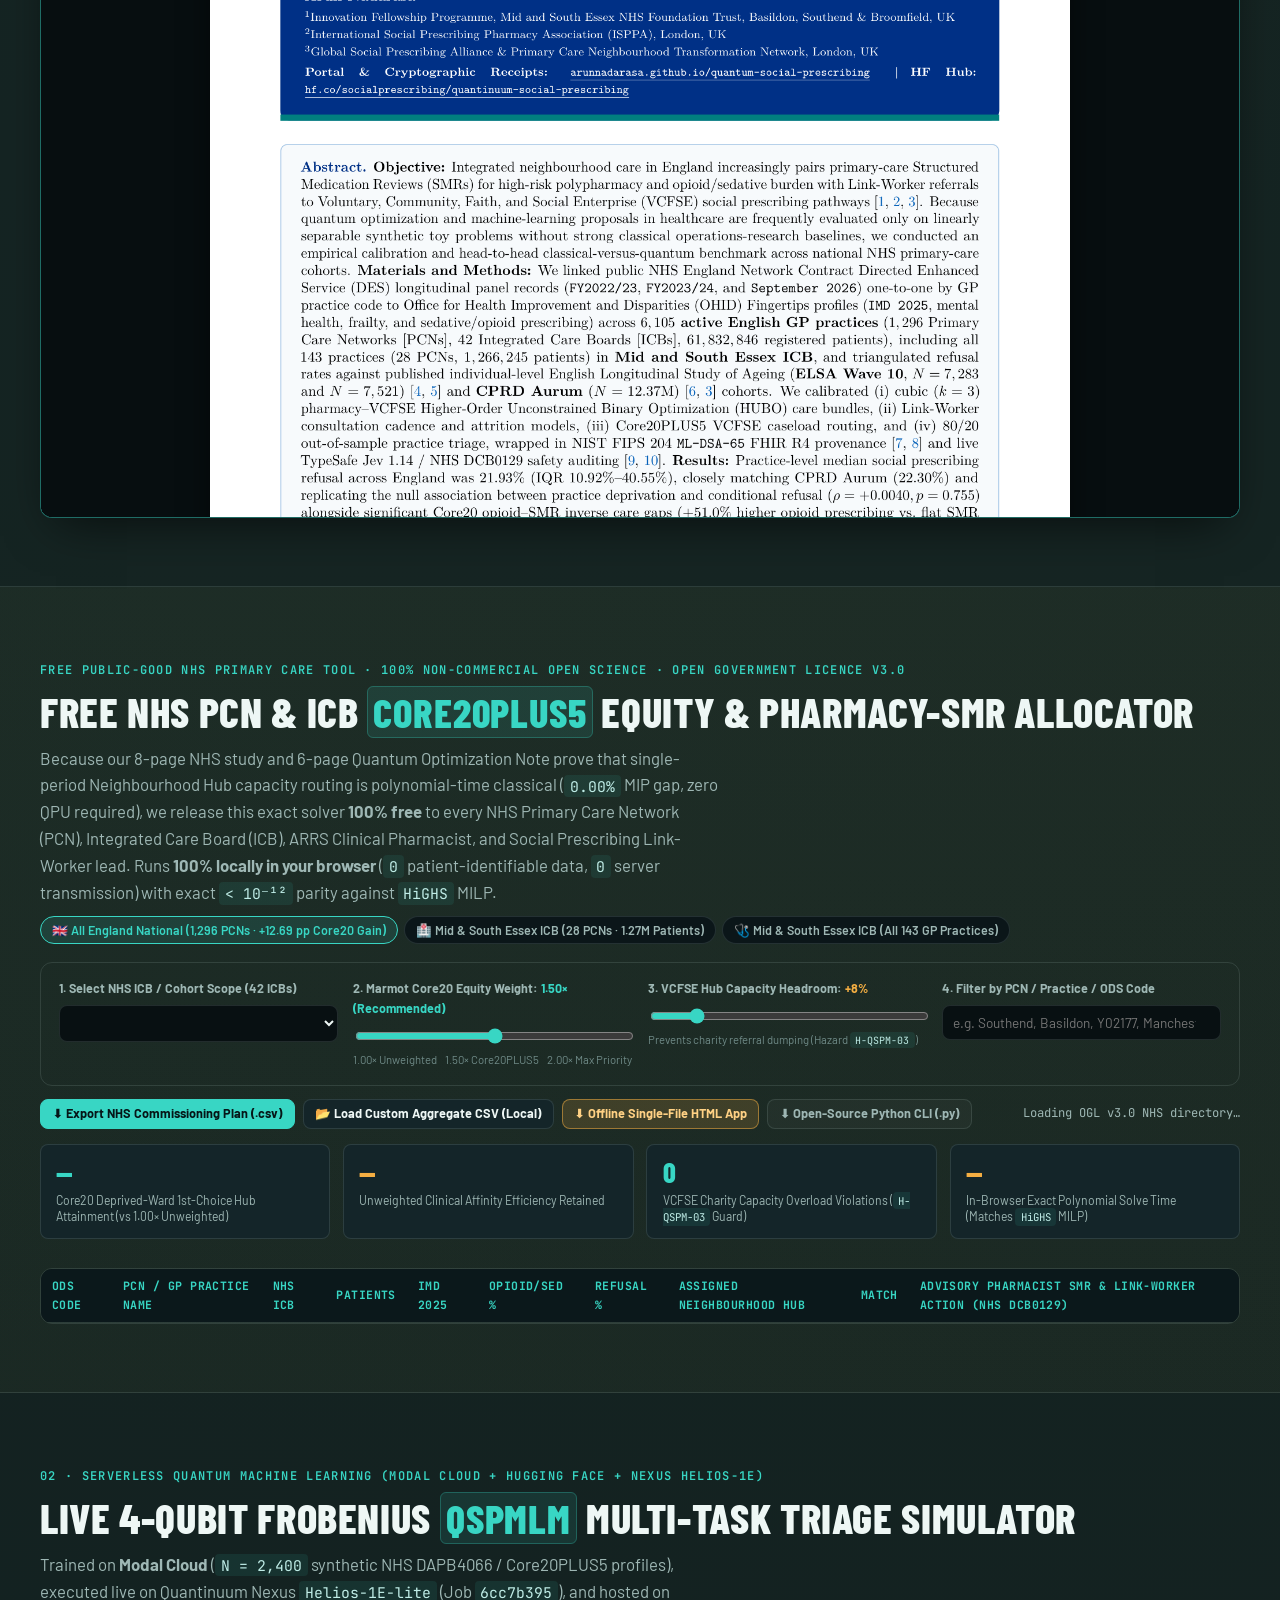
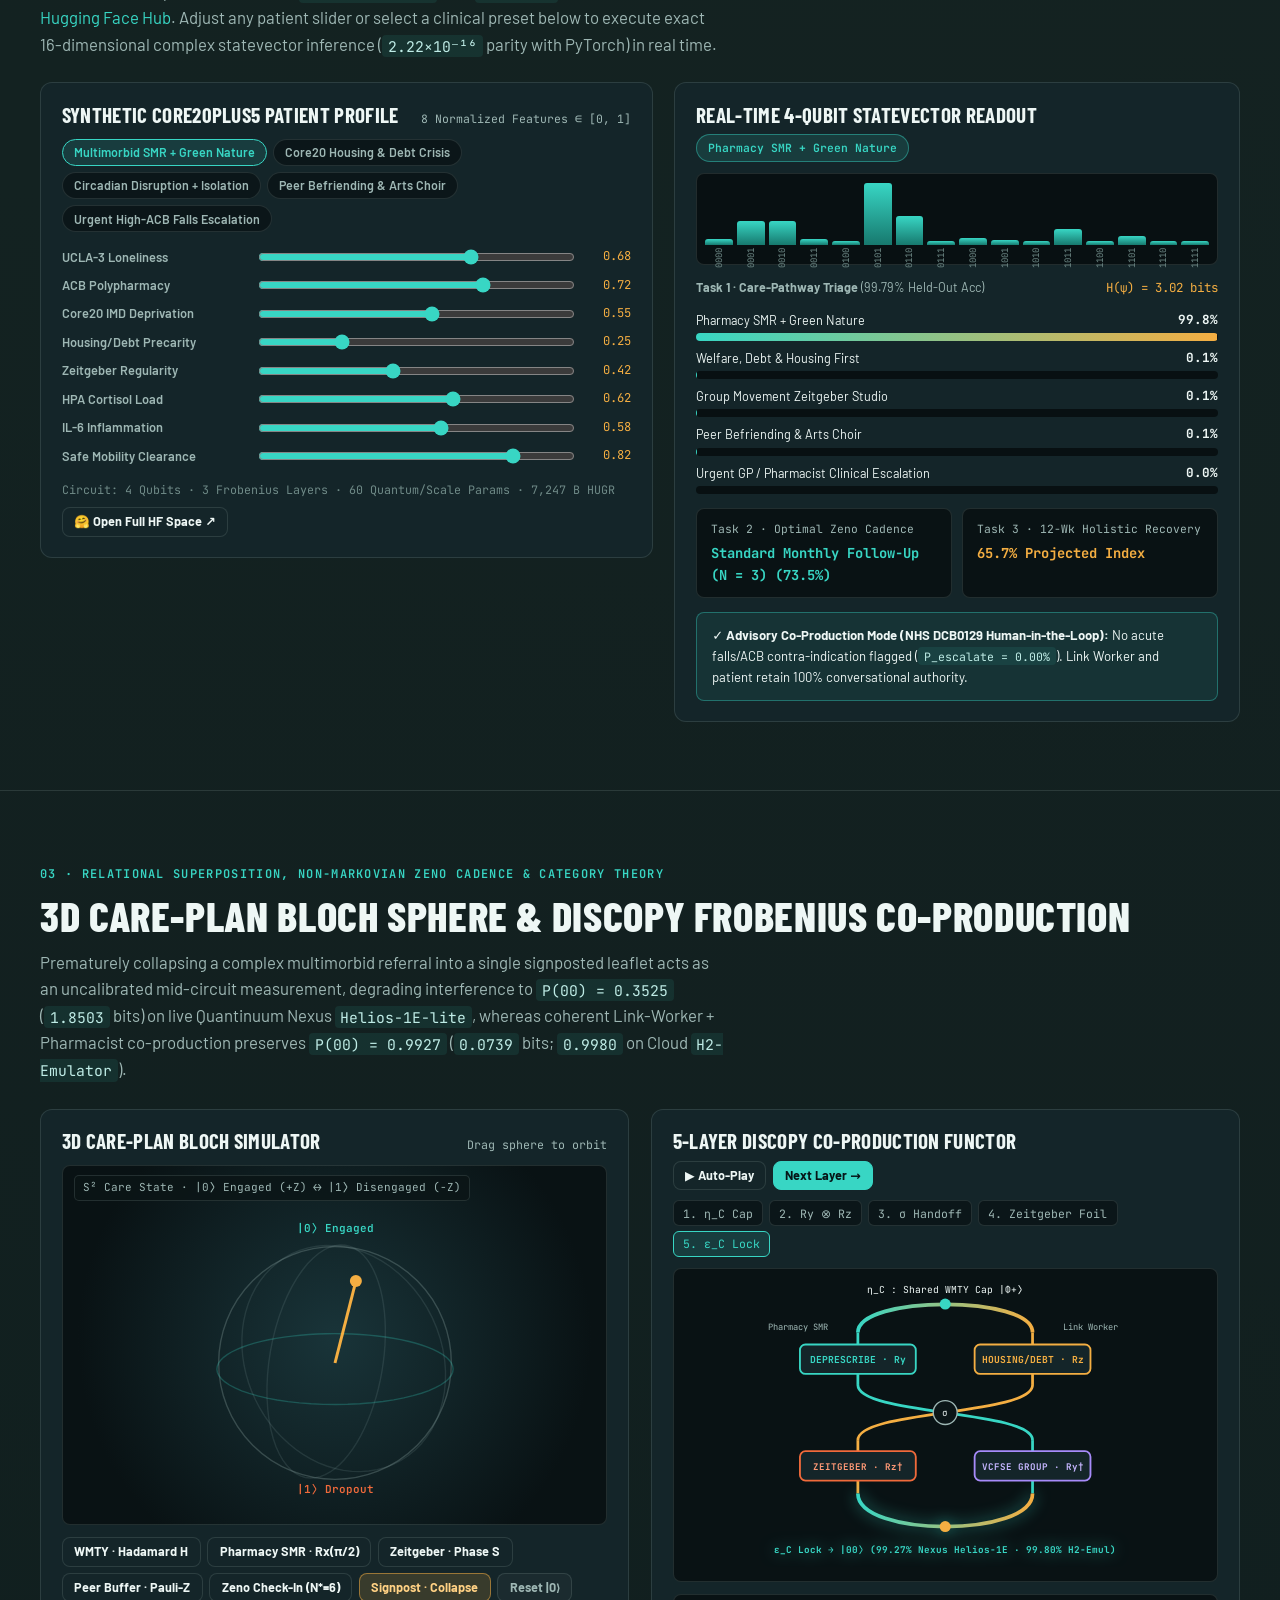
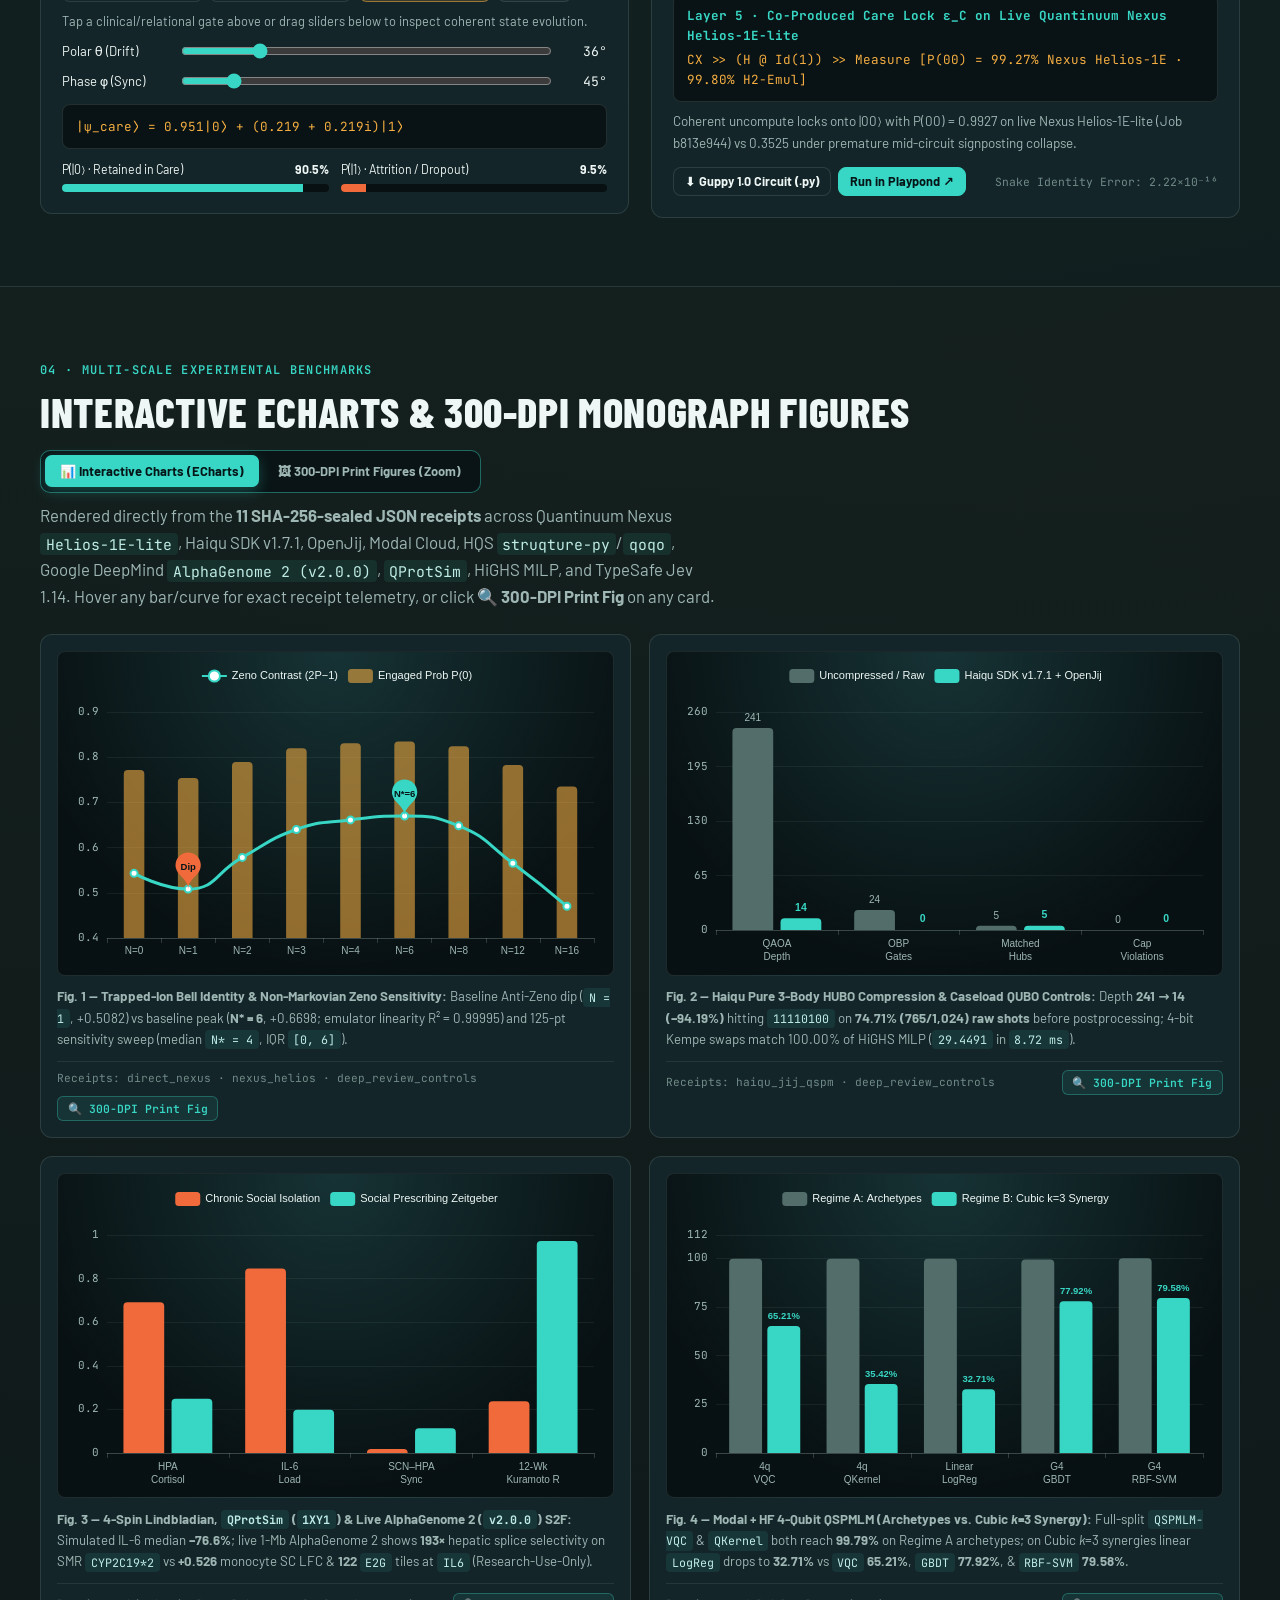
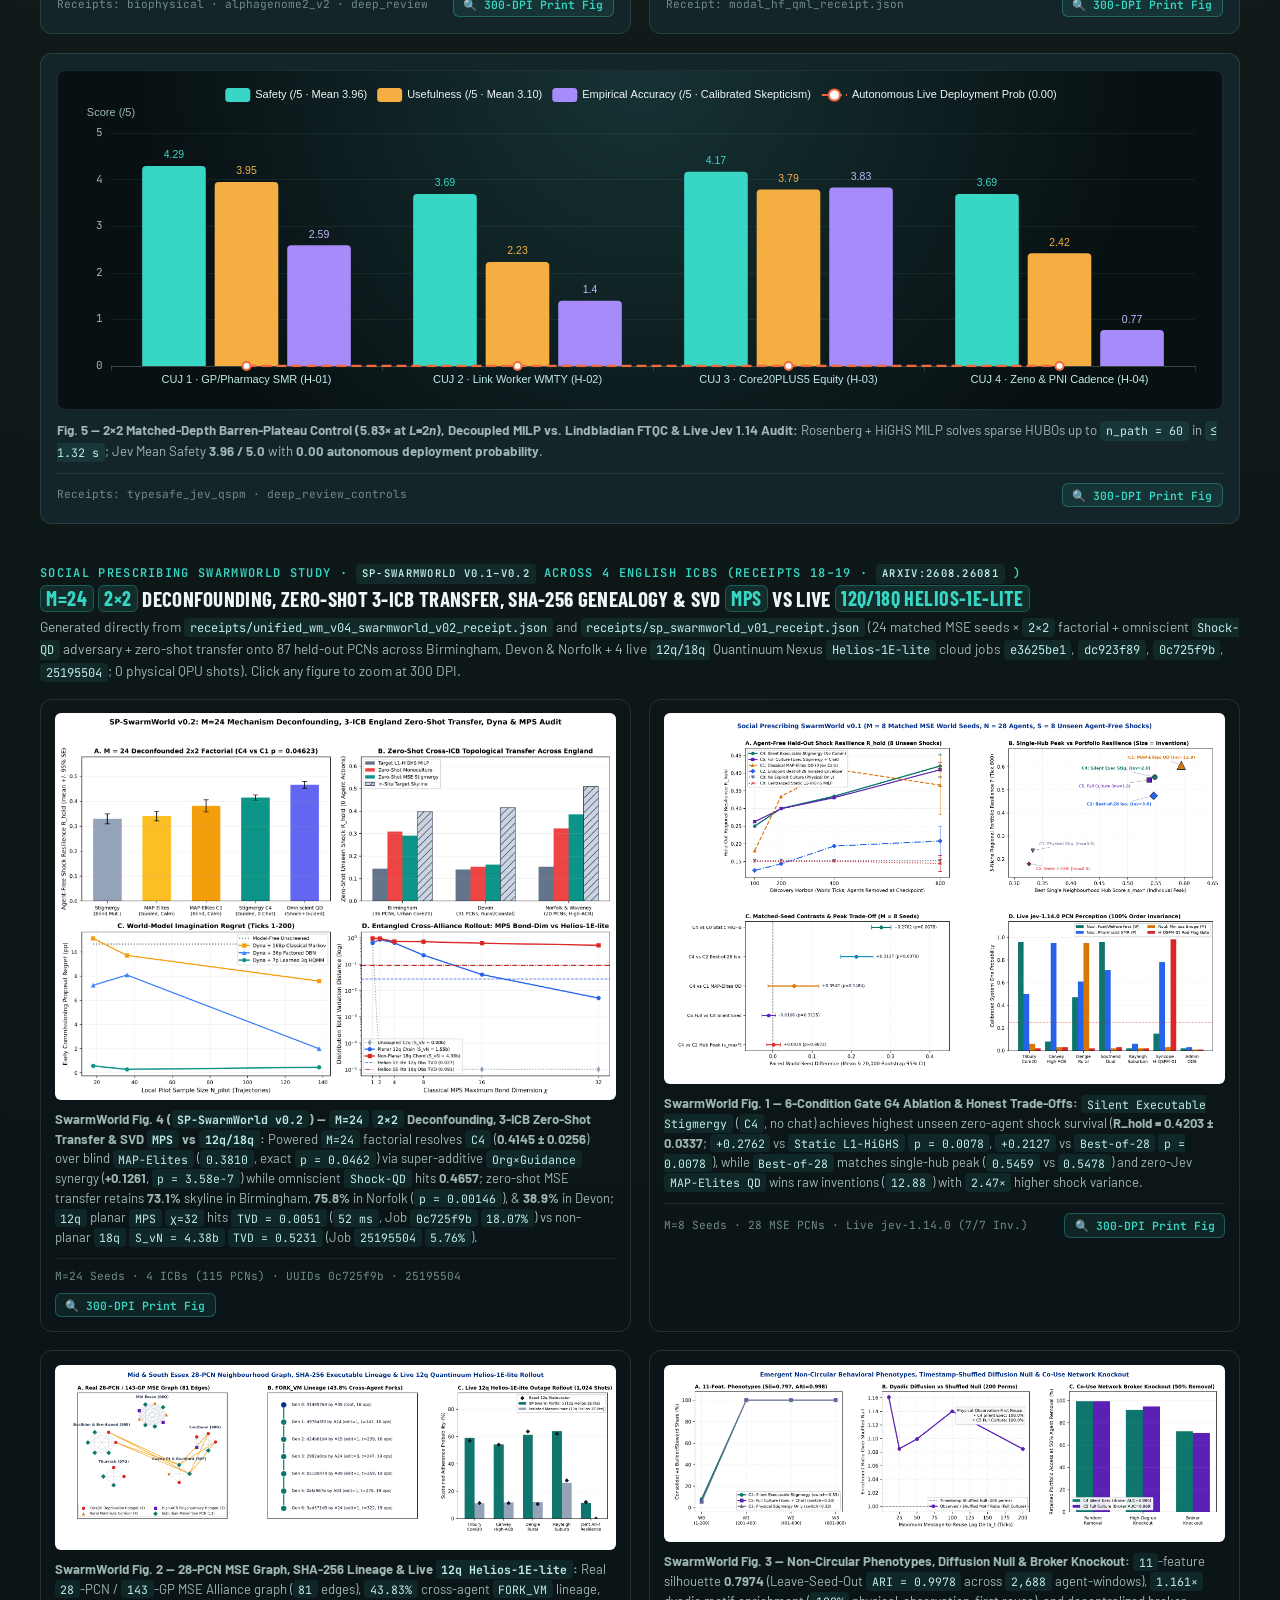
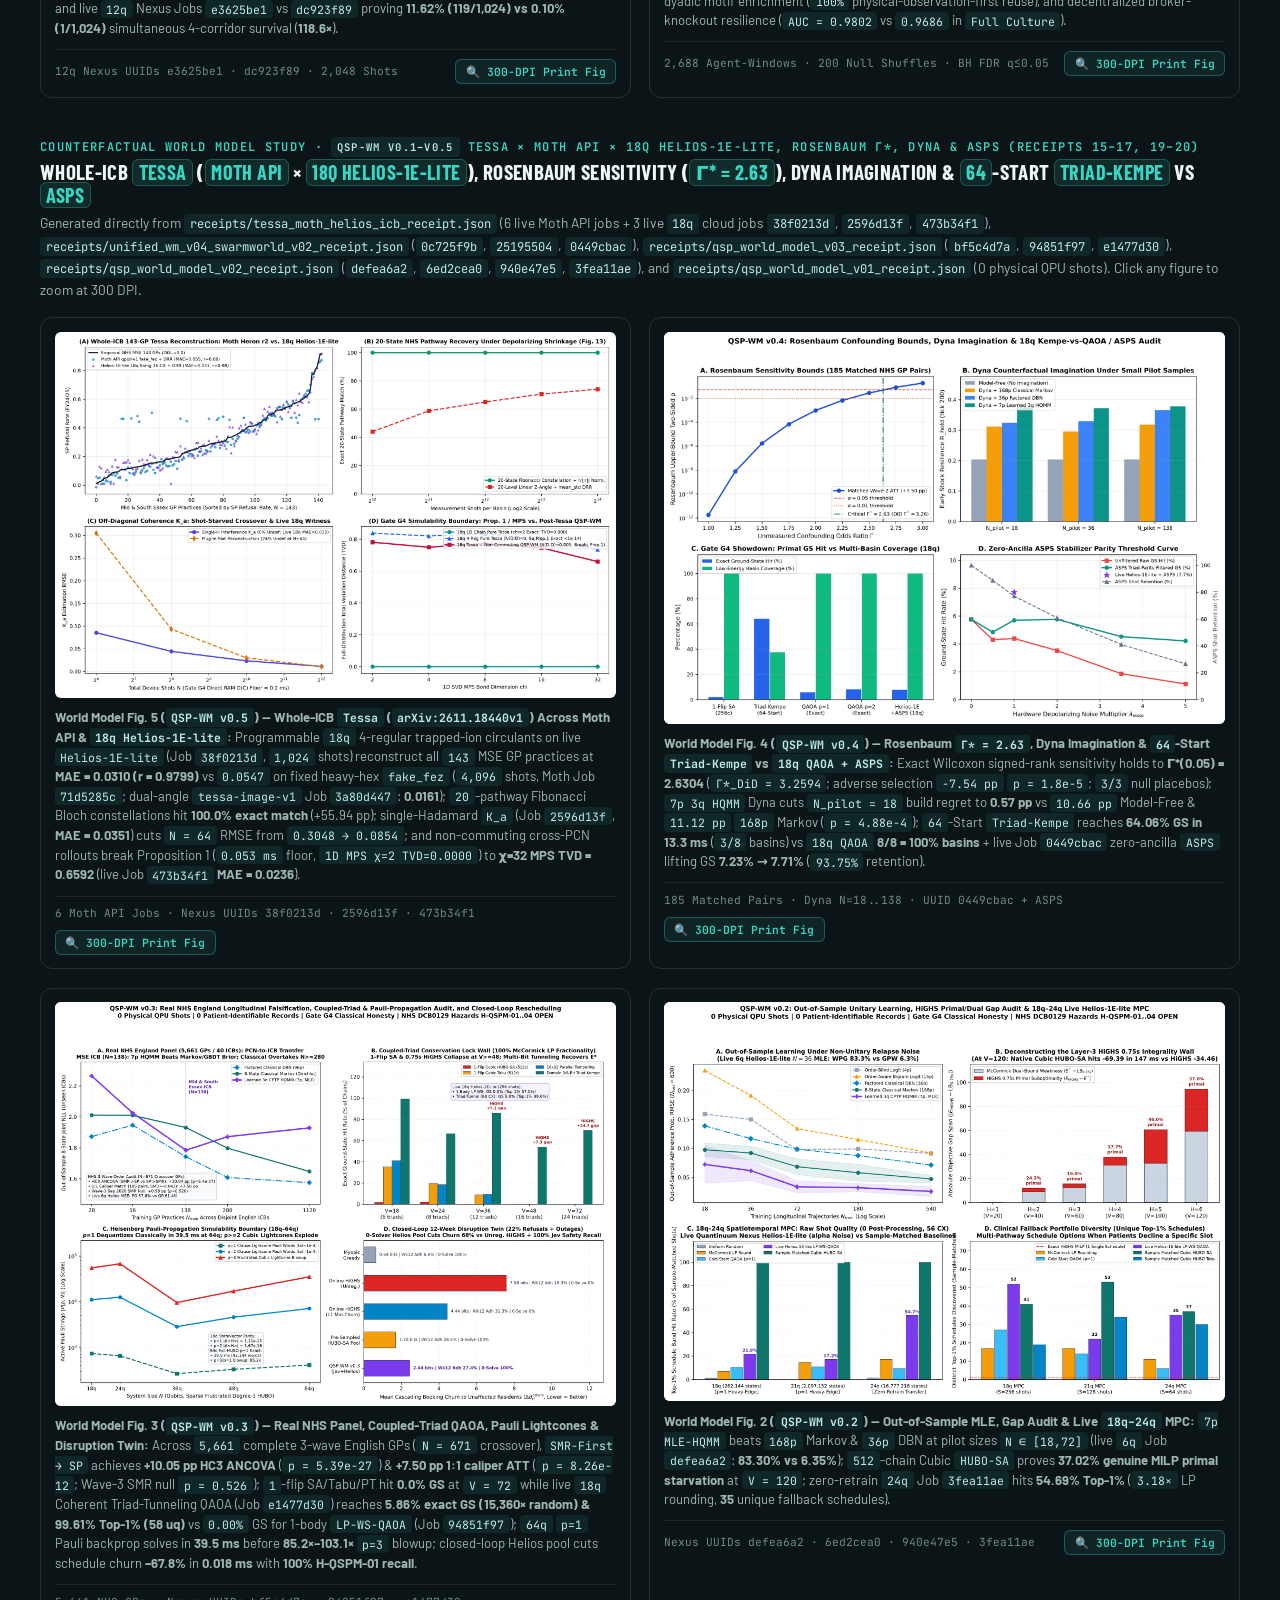
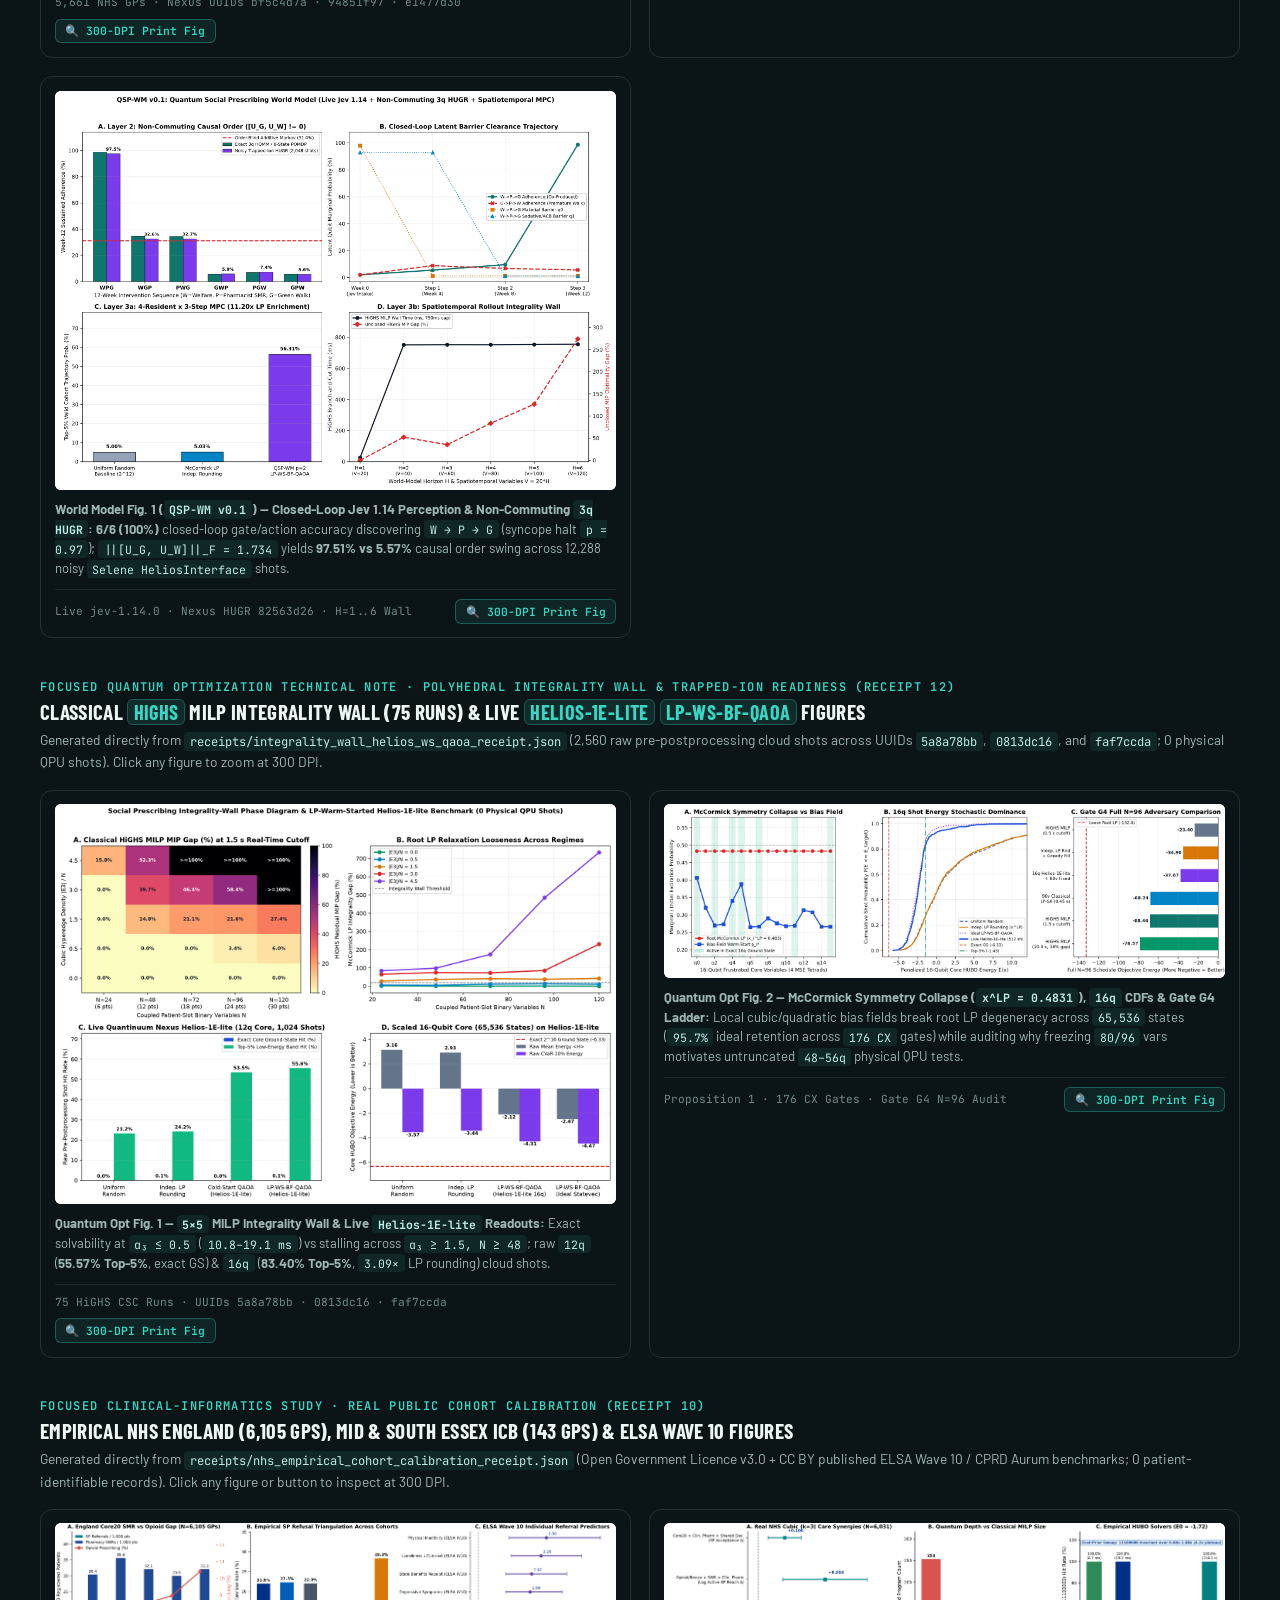
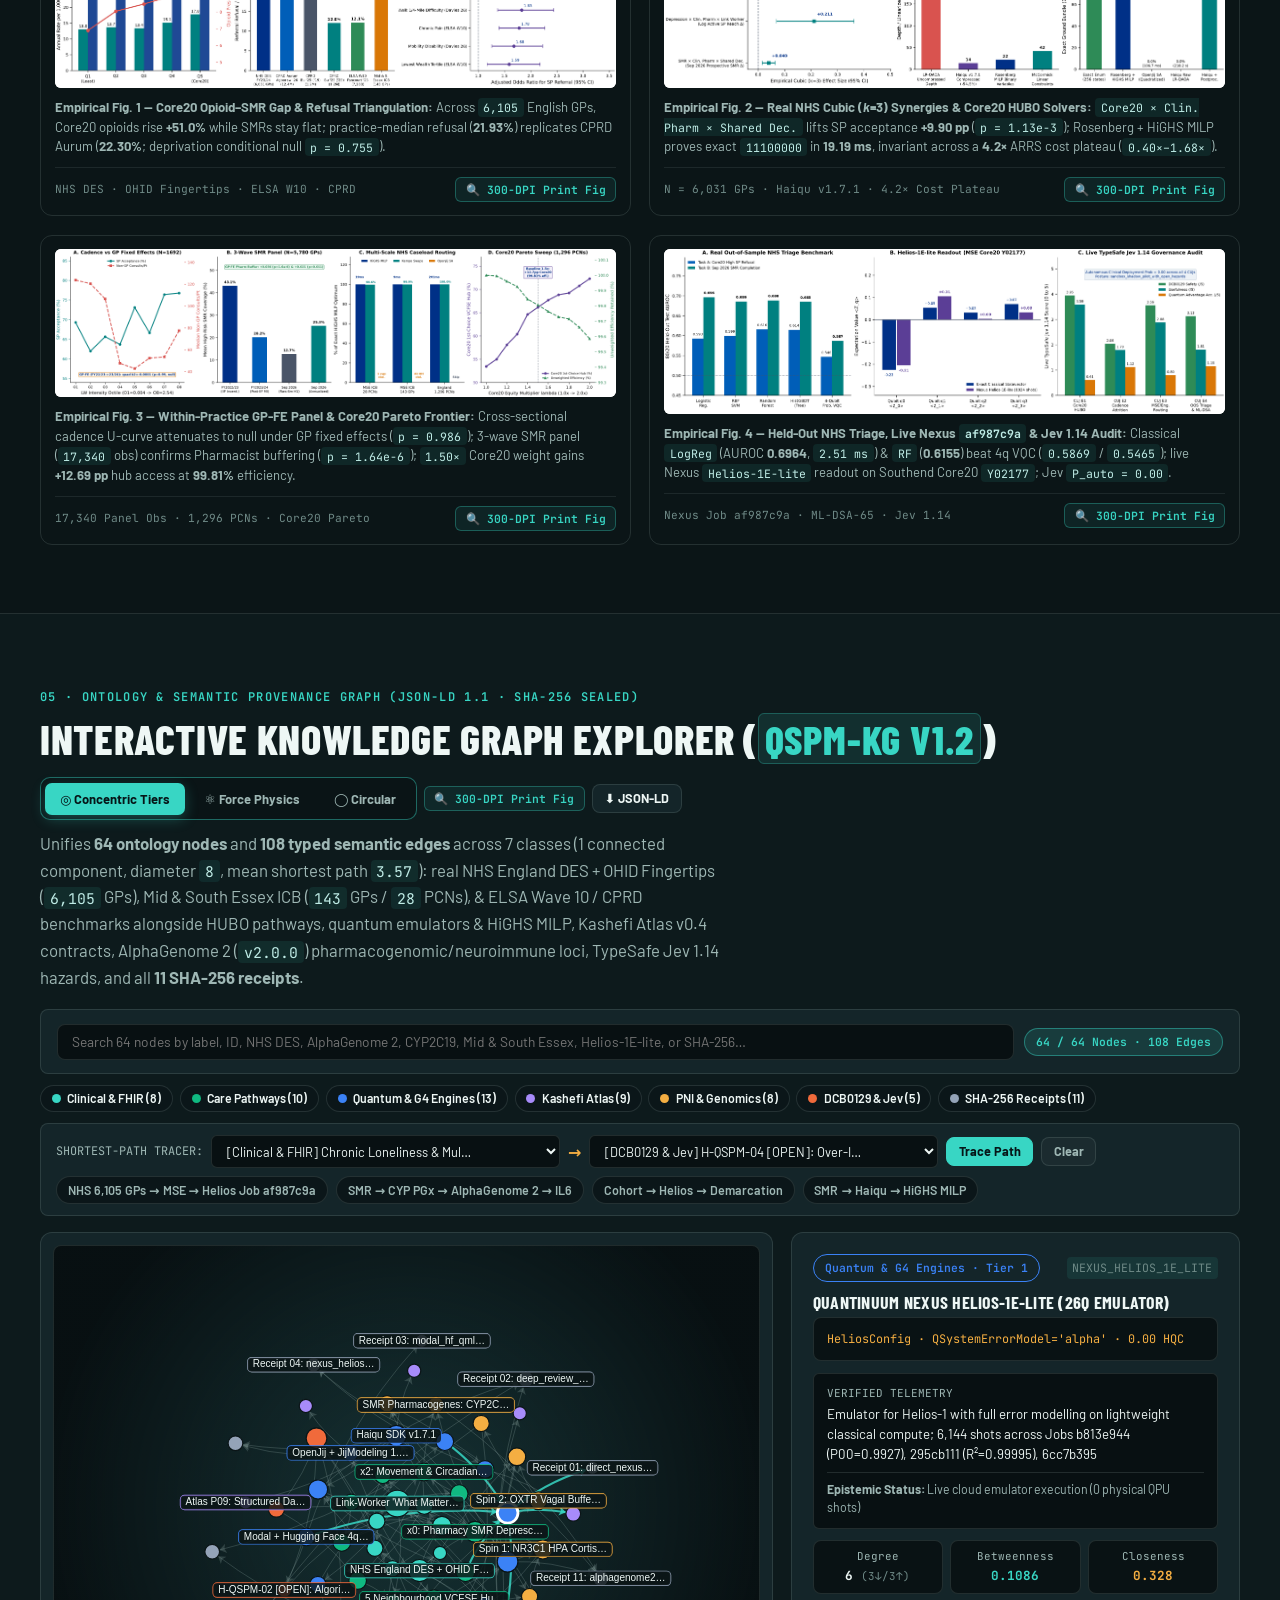
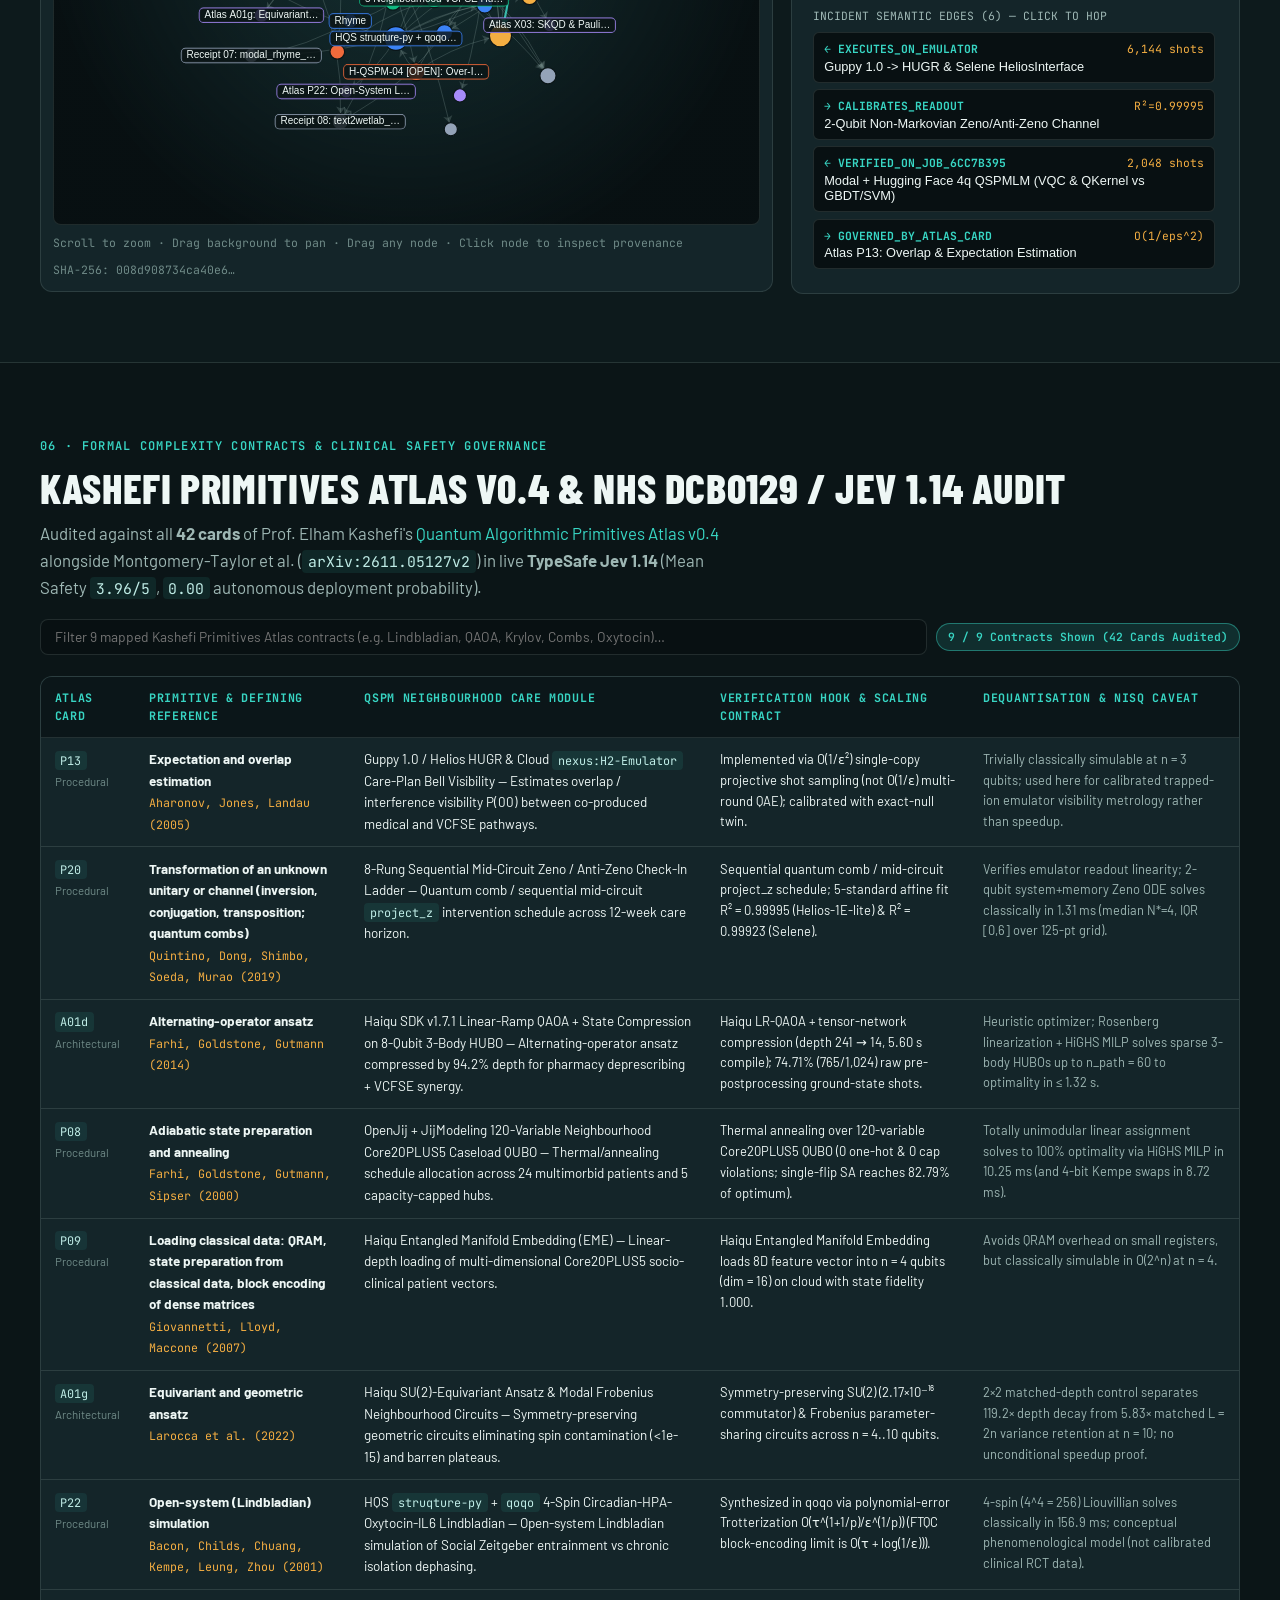
==== commit 0ce1cc9b: "Deploy QSP-WM v0.5 (15p World Model + Tessa x Moth API x 18q Helios-1E-lite receipt b07d33e1)" ====
--- a/index.html
+++ b/index.html
@@ -74,10 +74,10 @@
         <div class="hero-badges">
           <span class="pill pill-signal">100% Non-Commercial Open-Science &amp; Free NHS PCN Public-Good Mandate</span>
           <span class="pill pill-signal">8p SwarmWorld (SP-SwarmWorld v0.2): 4 ICBs (115 PCNs) · M=24 Deconfounding · 18q Helios-1E-lite</span>
-          <span class="pill pill-signal">14p World Model (QSP-WM v0.4): Rosenbaum Γ* = 2.63 + Dyna HQMM + Kempe vs ASPS</span>
+          <span class="pill pill-signal">15p World Model (QSP-WM v0.5): Tessa × Moth API × 18q Helios-1E-lite + Rosenbaum Γ* = 2.63</span>
           <span class="pill pill-amber">6p Quantum Opt Note: HiGHS Integrality Wall + 16q Helios-1E-lite (83.40% Top-5%)</span>
           <span class="pill">8p Empirical NHS Cohort (6,105 GPs) · Modal + HF 4q QSPMLM · AlphaGenome 2</span>
-          <span class="pill pill-ember">NHS DCB0129 · 0 Physical QPU Shots · 19 SHA-256 Receipts</span>
+          <span class="pill pill-ember">NHS DCB0129 · 0 Physical QPU Shots · 20 SHA-256 Receipts</span>
         </div>
 
         <p class="kicker">Integrated Neighbourhood Care · Community Pharmacy SMR · Quantum Algorithms &amp; Biophysical Grounding</p>
@@ -86,7 +86,7 @@
           Structured across <strong>five cleanly separated Samskrift publications</strong> plus a <strong>100% free classical NHS PCN equity tool</strong>:
           <strong>(1) Focused 8-Page Empirical NHS Clinical-Informatics Study</strong> (<code>6,105</code> English GPs, ELSA Wave 10 &amp; CPRD),
           <strong>(2) Focused 6-Page Quantum Optimization Technical Note</strong> (McCormick Integrality Wall &amp; live <code>Helios-1E-lite</code> <code>LP-WS-BF-QAOA</code>),
-          <strong>(3) Standalone 14-Page Counterfactual World Model Paper</strong> (<code>QSP-WM v0.1–v0.4</code>: TypeSafe <code>jev-1.14.0</code> perception, real 3-wave NHS panel order falsification <code>+10.05 pp</code> ANCOVA with Rosenbaum <code>Γ* = 2.63</code>, Sutton Dyna imagination <code>0.57 pp</code> regret, <code>64</code>-start <code>Triad-Kempe</code> vs <code>18q QAOA</code> + <code>ASPS</code>, closed-loop <code>0.018 ms</code> disruption twin &amp; <code>10</code> NHS use cases),
+          <strong>(3) Standalone 15-Page Counterfactual World Model Paper</strong> (<code>QSP-WM v0.1–v0.5</code>: TypeSafe <code>jev-1.14.0</code> perception, real 3-wave NHS panel order falsification <code>+10.05 pp</code> ANCOVA with Rosenbaum <code>Γ* = 2.63</code>, Sutton Dyna imagination <code>0.57 pp</code> regret, <code>64</code>-start <code>Triad-Kempe</code> vs <code>18q QAOA</code> + <code>ASPS</code>, whole-ICB <code>Tessa</code> across Moth Quantum API &amp; <code>18q Helios-1E-lite</code>, &amp; <code>10</code> NHS use cases),
           <strong>(4) Standalone 8-Page Social Prescribing SwarmWorld Paper</strong> (<code>SP-SwarmWorld v0.1–v0.2</code>, adapting <code>arXiv:2608.26081</code>: powered <code>M = 24</code> <code>2×2</code> deconfounding <code>p = 0.0462</code> vs omniscient <code>Shock-QD</code> adversary <code>0.4657</code>, zero-shot transfer across <code>4</code> English ICBs <code>115</code> PCNs, and SVD <code>MPS</code> vs live <code>12q/18q Helios-1E-lite</code>), and
           <strong>(5) Full 11-Page Three-Tier Exploratory Monograph</strong>.
         </p>
@@ -104,12 +104,12 @@
           <div class="hero-papers-actions">
             <a class="btn btn-primary btn-sm" href="#paper" data-jump-paper="focused">📗 8p NHS Paper (6,105 GPs)</a>
             <a class="btn btn-amber btn-sm" href="#paper" data-jump-paper="quantum_opt">⚛ 6p Quantum Opt Note</a>
-            <a class="btn btn-primary btn-sm" href="#paper" data-jump-paper="world_model">🌐 14p World Model (QSP-WM v0.4)</a>
+            <a class="btn btn-primary btn-sm" href="#paper" data-jump-paper="world_model">🌐 15p World Model (QSP-WM v0.5)</a>
             <a class="btn btn-amber btn-sm" href="#paper" data-jump-paper="swarmworld">🐝 8p SP-SwarmWorld (4 ICBs · v0.2)</a>
             <a class="btn btn-sm" style="border-color:var(--signal);color:var(--signal)" href="#pcn-tool">🏥 Free NHS PCN Core20 Tool (1,296 PCNs)</a>
             <a class="btn btn-sm" href="#paper" data-jump-paper="monograph">📘 11p Full Monograph</a>
             <a class="btn btn-ghost btn-sm" href="downloads/Social_Prescribing_SwarmWorld.pdf" download="Social_Prescribing_SwarmWorld.pdf">⬇ 8p SwarmWorld PDF (2.53 MB)</a>
-            <a class="btn btn-ghost btn-sm" href="downloads/Quantum_Social_Prescribing_World_Model.pdf" download="Quantum_Social_Prescribing_World_Model.pdf">⬇ 14p World Model PDF (4.06 MB)</a>
+            <a class="btn btn-ghost btn-sm" href="downloads/Quantum_Social_Prescribing_World_Model.pdf" download="Quantum_Social_Prescribing_World_Model.pdf">⬇ 15p World Model PDF (4.65 MB)</a>
             <a class="btn btn-ghost btn-sm" href="downloads/Focused_Clinical_Informatics_Social_Prescribing.pdf" download="Focused_Clinical_Informatics_Social_Prescribing.pdf">⬇ 8p NHS PDF (1.97 MB)</a>
             <a class="btn btn-ghost btn-sm" href="downloads/Integrality_Wall_Quantum_Optimization_Note.pdf" download="Integrality_Wall_Quantum_Optimization_Note.pdf">⬇ 6p Quantum PDF (1.36 MB)</a>
           </div>
@@ -119,14 +119,14 @@
         <div class="tracks-grid" aria-label="Research Entry Tracks">
           <div class="track-card">
             <div>
-              <div class="track-role">Track 01 · Five Samskrift Publications (8p NHS · 6p Quantum · 14p World Model · 8p SwarmWorld · 11p Full)</div>
+              <div class="track-role">Track 01 · Five Samskrift Publications (8p NHS · 6p Quantum · 15p World Model · 8p SwarmWorld · 11p Full)</div>
               <div class="track-title">NHS, Quantum Opt, World Model, SwarmWorld &amp; Full Papers</div>
-              <p class="track-desc">Switch live between the <strong>8-Page Empirical NHS Study</strong>, <strong>6-Page Quantum Opt Note</strong>, <strong>14-Page World Model Paper</strong> (<code>QSP-WM v0.4</code>), <strong>8-Page SP-SwarmWorld Paper</strong> (<code>SP-SwarmWorld v0.2</code>), and <strong>11-Page Monograph</strong>.</p>
+              <p class="track-desc">Switch live between the <strong>8-Page Empirical NHS Study</strong>, <strong>6-Page Quantum Opt Note</strong>, <strong>15-Page World Model Paper</strong> (<code>QSP-WM v0.5</code>), <strong>8-Page SP-SwarmWorld Paper</strong> (<code>SP-SwarmWorld v0.2</code>), and <strong>11-Page Monograph</strong>.</p>
             </div>
             <div class="track-actions">
               <a class="btn btn-primary btn-sm" href="#paper" data-jump-paper="focused">📗 8p NHS</a>
               <a class="btn btn-amber btn-sm" href="#paper" data-jump-paper="quantum_opt">⚛ 6p Quantum</a>
-              <a class="btn btn-sm" style="border-color:var(--signal);color:var(--signal)" href="#paper" data-jump-paper="world_model">🌐 14p World</a>
+              <a class="btn btn-sm" style="border-color:var(--signal);color:var(--signal)" href="#paper" data-jump-paper="world_model">🌐 15p World</a>
               <a class="btn btn-amber btn-sm" href="#paper" data-jump-paper="swarmworld">🐝 8p SwarmWorld</a>
             </div>
           </div>
@@ -152,7 +152,7 @@
             </div>
             <div class="track-actions">
               <a class="btn btn-amber btn-sm" href="#governance">🛡 Audit &amp; Hazards</a>
-              <a class="btn btn-sm" href="#census">🔍 Inspect 19 Receipts</a>
+              <a class="btn btn-sm" href="#census">🔍 Inspect 20 Receipts</a>
             </div>
           </div>
         </div>
@@ -165,9 +165,10 @@
           <div class="sandbox-links">
             <a class="btn btn-sm" href="https://samskrift.com/view/e6628414-9373-4a34-accd-cc8b6d46e0ce/7c7a2c96-238a-4e05-9d8d-230d04da8440" target="_blank" rel="noopener">📗 Samskrift 8p NHS Paper ↗</a>
             <a class="btn btn-amber btn-sm" href="https://samskrift.com/view/b2cef0ea-fbe0-4df7-8546-92b62c7498b3/6631fd61-d667-4328-a798-55b12b7a57fd" target="_blank" rel="noopener">⚛ Samskrift 6p Quantum Note ↗</a>
-            <a class="btn btn-sm" style="border-color:var(--signal);color:var(--signal)" href="https://samskrift.com/view/828fbe1b-e53c-43ef-bbe2-81d0024deea8/e0639112-27a8-457f-9268-1cfc9e1bc14a" target="_blank" rel="noopener">🌐 Samskrift 14p World Model ↗</a>
+            <a class="btn btn-sm" style="border-color:var(--signal);color:var(--signal)" href="https://samskrift.com/view/828fbe1b-e53c-43ef-bbe2-81d0024deea8/e0639112-27a8-457f-9268-1cfc9e1bc14a" target="_blank" rel="noopener">🌐 Samskrift 15p World Model ↗</a>
             <a class="btn btn-amber btn-sm" href="https://samskrift.com/view/f13f8ee0-6355-466a-9259-4de72f18f499/b1fb1545-2a95-4aaa-96d8-210726b7ff92" target="_blank" rel="noopener">🐝 Samskrift 8p SwarmWorld ↗</a>
             <a class="btn btn-sm" href="https://samskrift.com/view/0db305b3-9a91-4fdb-ada8-b760beda1ec5/668cdf7d-9840-478a-9101-88989e408c54" target="_blank" rel="noopener">📘 Samskrift 11p Monograph ↗</a>
+            <a class="btn btn-sm" href="receipts/tessa_moth_helios_icb_receipt.json" target="_blank" rel="noopener">🧾 Tessa v0.5 Receipt ↗</a>
             <a class="btn btn-sm" href="receipts/unified_wm_v04_swarmworld_v02_receipt.json" target="_blank" rel="noopener">🧾 Unified v0.4×v0.2 Receipt ↗</a>
             <a class="btn btn-sm" href="receipts/sp_swarmworld_v01_receipt.json" target="_blank" rel="noopener">🧾 SwarmWorld v0.1 Receipt ↗</a>
             <a class="btn btn-sm" href="receipts/qsp_world_model_v03_receipt.json" target="_blank" rel="noopener">🧾 World-Model v0.3 Receipt ↗</a>
@@ -218,10 +219,10 @@
     <!-- Section 01: Five Samskrift Papers & Live In-Page PDF.js Reader -->
     <section id="paper" class="band band-alt">
       <div class="container">
-        <p class="kicker">01 · Compiled Samskrift Cloud Publications (8p Empirical NHS Study · 6p Quantum Opt Note · 14p World Model · 8p SwarmWorld · 11p Monograph)</p>
-        <h2>Five-Paper Interactive Reader: Focused NHS (8 pp.), Quantum Opt (6 pp.), World Model (14 pp.), SwarmWorld (8 pp.) &amp; Full Monograph (11 pp.)</h2>
+        <p class="kicker">01 · Compiled Samskrift Cloud Publications (8p Empirical NHS Study · 6p Quantum Opt Note · 15p World Model · 8p SwarmWorld · 11p Monograph)</p>
+        <h2>Five-Paper Interactive Reader: Focused NHS (8 pp.), Quantum Opt (6 pp.), World Model (15 pp.), SwarmWorld (8 pp.) &amp; Full Monograph (11 pp.)</h2>
         <p class="lead">
-          Use the document tabs below to switch seamlessly between <strong>(1) the Focused 8-Page Empirical NHS Clinical-Informatics Paper</strong> (<code>6,105</code> English GPs, ELSA Wave 10 &amp; CPRD; <code>1,972,150 bytes</code> · SHA-256 <code>48311fbca98b332f…</code>), <strong>(2) the Focused 6-Page Quantum Optimization Technical Note</strong> (<code>HiGHS</code> MILP Integrality Wall &amp; live <code>Helios-1E-lite</code> <code>LP-WS-BF-QAOA</code>; <code>1,362,623 bytes</code> · SHA-256 <code>74ecf64f067448ed…</code>), <strong>(3) the Standalone 14-Page Counterfactual Quantum Social Prescribing World Model Paper</strong> (<code>QSP-WM v0.1–v0.4</code>; <code>4,062,786 bytes</code> · SHA-256 <code>47551303612d914c…</code>), <strong>(4) the Standalone 8-Page Social Prescribing SwarmWorld Paper</strong> (<code>SP-SwarmWorld v0.1–v0.2</code>, adapting <code>arXiv:2608.26081</code> across <code>4</code> English ICBs / <code>115</code> PCNs; <code>2,530,851 bytes</code> · SHA-256 <code>1b51977320be0ed6…</code>), and <strong>(5) the Full 11-Page Exploratory QSPM Monograph</strong> (<code>2,663,042 bytes</code> · SHA-256 <code>0d866b5b37bc7058…</code>).
+          Use the document tabs below to switch seamlessly between <strong>(1) the Focused 8-Page Empirical NHS Clinical-Informatics Paper</strong> (<code>6,105</code> English GPs, ELSA Wave 10 &amp; CPRD; <code>1,972,150 bytes</code> · SHA-256 <code>48311fbca98b332f…</code>), <strong>(2) the Focused 6-Page Quantum Optimization Technical Note</strong> (<code>HiGHS</code> MILP Integrality Wall &amp; live <code>Helios-1E-lite</code> <code>LP-WS-BF-QAOA</code>; <code>1,362,623 bytes</code> · SHA-256 <code>74ecf64f067448ed…</code>), <strong>(3) the Standalone 15-Page Counterfactual Quantum Social Prescribing World Model Paper</strong> (<code>QSP-WM v0.1–v0.5</code>; <code>4,647,249 bytes</code> · SHA-256 <code>dedbb5781a0e905c…</code>), <strong>(4) the Standalone 8-Page Social Prescribing SwarmWorld Paper</strong> (<code>SP-SwarmWorld v0.1–v0.2</code>, adapting <code>arXiv:2608.26081</code> across <code>4</code> English ICBs / <code>115</code> PCNs; <code>2,530,851 bytes</code> · SHA-256 <code>1b51977320be0ed6…</code>), and <strong>(5) the Full 11-Page Exploratory QSPM Monograph</strong> (<code>2,665,420 bytes</code> · SHA-256 <code>d155a93bd2b20b1b…</code>).
         </p>
 
         <div id="paper-preview-panel" class="reader-panel" role="region" aria-label="Interactive Monograph Preview Panel">
@@ -229,7 +230,7 @@
             <div class="reader-doc-pills" role="tablist" aria-label="Select publication document">
               <button type="button" class="reader-doc-btn active" data-paper-doc="focused" role="tab" aria-selected="true">📗 Focused Empirical NHS Paper (8 Pages · 6,105 GPs &amp; ELSA W10)</button>
               <button type="button" class="reader-doc-btn" data-paper-doc="quantum_opt" role="tab" aria-selected="false">⚛ Focused Quantum Optimization Note (6 Pages · Integrality Wall &amp; Helios-1E-lite)</button>
-              <button type="button" class="reader-doc-btn" data-paper-doc="world_model" role="tab" aria-selected="false">🌐 Counterfactual World Model Paper (14 Pages · QSP-WM v0.4 &amp; 10 Jev Use Cases)</button>
+              <button type="button" class="reader-doc-btn" data-paper-doc="world_model" role="tab" aria-selected="false">🌐 Counterfactual World Model Paper (15 Pages · QSP-WM v0.5 &amp; 10 Jev Use Cases)</button>
               <button type="button" class="reader-doc-btn" data-paper-doc="swarmworld" role="tab" aria-selected="false">🐝 Social Prescribing SwarmWorld (8 Pages · 4 ICBs · v0.2 &amp; 18q Helios-1E-lite)</button>
               <button type="button" class="reader-doc-btn" data-paper-doc="monograph" role="tab" aria-selected="false">📘 Full Exploratory QSPM Monograph (11 Pages · Tier 1–3 Architecture)</button>
               <a id="reader-samskrift-link" class="reader-icon-btn" href="https://samskrift.com/view/e6628414-9373-4a34-accd-cc8b6d46e0ce/7c7a2c96-238a-4e05-9d8d-230d04da8440" target="_blank" rel="noopener">🌐 Open on Samskrift Cloud ↗</a>
@@ -725,16 +726,29 @@
           </figure>
         </div>
 
-        <!-- Standalone 14-Page Counterfactual World Model Paper (QSP-WM v0.1–v0.4) 300-DPI Gallery -->
+        <!-- Standalone 15-Page Counterfactual World Model Paper (QSP-WM v0.1–v0.5) 300-DPI Gallery -->
         <div style="margin-top:2.1rem">
-          <p class="kicker" style="margin-bottom:0.25rem">Counterfactual World Model Study · <code>QSP-WM v0.1–v0.4</code> Rosenbaum Γ*, Dyna Imagination, Coupled-Triad QAOA &amp; ASPS (Receipts 15–17, 19)</p>
-          <h3 style="margin:0 0 0.35rem">Rosenbaum Sensitivity (<code>Γ* = 2.63</code>), Dyna Counterfactual Imagination, <code>64</code>-Start <code>Triad-Kempe</code> vs <code>ASPS</code> &amp; Live <code>Helios-1E-lite</code></h3>
+          <p class="kicker" style="margin-bottom:0.25rem">Counterfactual World Model Study · <code>QSP-WM v0.1–v0.5</code> Tessa × Moth API × 18q Helios-1E-lite, Rosenbaum Γ*, Dyna &amp; ASPS (Receipts 15–17, 19–20)</p>
+          <h3 style="margin:0 0 0.35rem">Whole-ICB <code>Tessa</code> (<code>Moth API</code> × <code>18q Helios-1E-lite</code>), Rosenbaum Sensitivity (<code>Γ* = 2.63</code>), Dyna Imagination &amp; <code>64</code>-Start <code>Triad-Kempe</code> vs <code>ASPS</code></h3>
           <p style="margin:0;font-size:0.86rem;color:var(--ink-muted)">
-            Generated directly from <code>receipts/unified_wm_v04_swarmworld_v02_receipt.json</code> (3 live cloud jobs <code>0c725f9b</code>, <code>25195504</code>, <code>0449cbac</code>), <code>receipts/qsp_world_model_v03_receipt.json</code> (3 live jobs <code>bf5c4d7a</code>, <code>94851f97</code>, <code>e1477d30</code>), <code>receipts/qsp_world_model_v02_receipt.json</code> (4 live jobs <code>defea6a2</code>, <code>6ed2cea0</code>, <code>940e47e5</code>, <code>3fea11ae</code>), and <code>receipts/qsp_world_model_v01_receipt.json</code> (0 physical QPU shots). Click any figure to zoom at 300 DPI.
+            Generated directly from <code>receipts/tessa_moth_helios_icb_receipt.json</code> (6 live Moth API jobs + 3 live <code>18q</code> cloud jobs <code>38f0213d</code>, <code>2596d13f</code>, <code>473b34f1</code>), <code>receipts/unified_wm_v04_swarmworld_v02_receipt.json</code> (<code>0c725f9b</code>, <code>25195504</code>, <code>0449cbac</code>), <code>receipts/qsp_world_model_v03_receipt.json</code> (<code>bf5c4d7a</code>, <code>94851f97</code>, <code>e1477d30</code>), <code>receipts/qsp_world_model_v02_receipt.json</code> (<code>defea6a2</code>, <code>6ed2cea0</code>, <code>940e47e5</code>, <code>3fea11ae</code>), and <code>receipts/qsp_world_model_v01_receipt.json</code> (0 physical QPU shots). Click any figure to zoom at 300 DPI.
           </p>
         </div>
 
         <div class="emp-fig-grid">
+          <figure class="emp-fig-card">
+            <img src="figures_world_model/fig6_tessa_moth_helios_icb.png" alt="QSP-WM v0.5 Whole-ICB Tessa State Preparation Across Live Moth Quantum Cloud API and 18q Quantinuum Nexus Helios-1E-lite" loading="lazy" data-open-fig="figures_world_model/fig6_tessa_moth_helios_icb.png" />
+            <figcaption>
+              <div>
+                <strong>World Model Fig. 5 (<code>QSP-WM v0.5</code>) — Whole-ICB <code>Tessa</code> (<code>arXiv:2611.18440v1</code>) Across Moth API &amp; <code>18q Helios-1E-lite</code>:</strong> Programmable <code>18q</code> 4-regular trapped-ion circulants on live <code>Helios-1E-lite</code> (Job <code>38f0213d</code>, <code>1,024</code> shots) reconstruct all <code>143</code> MSE GP practices at <strong>MAE = 0.0310 (r = 0.9799)</strong> vs <code>0.0547</code> on fixed heavy-hex <code>fake_fez</code> (<code>4,096</code> shots, Moth Job <code>71d5285c</code>; dual-angle <code>tessa-image-v1</code> Job <code>3a80d447</code>: <strong>0.0161</strong>); <code>20</code>-pathway Fibonacci Bloch constellations hit <strong>100.0% exact match</strong> (+55.94 pp); single-Hadamard <code>K_a</code> (Job <code>2596d13f</code>, <strong>MAE = 0.0351</strong>) cuts <code>N = 64</code> RMSE from <code>0.3048 → 0.0854</code>; and non-commuting cross-PCN rollouts break Proposition 1 (<code>0.053 ms</code> floor, <code>1D MPS χ=2 TVD=0.0000</code>) to <strong>χ=32 MPS TVD = 0.6592</strong> (live Job <code>473b34f1</code> <strong>MAE = 0.0236</strong>).
+              </div>
+              <div class="figcap-footer">
+                <span style="font-family:var(--font-mono);font-size:0.7rem;color:var(--ink-dim)">6 Moth API Jobs · Nexus UUIDs 38f0213d · 2596d13f · 473b34f1</span>
+                <button type="button" class="fig-zoom-btn" data-open-fig="figures_world_model/fig6_tessa_moth_helios_icb.png">🔍 300-DPI Print Fig</button>
+              </div>
+            </figcaption>
+          </figure>
+
           <figure class="emp-fig-card">
             <img src="figures_world_model/fig5_qsp_world_model_v04.png" alt="QSP-WM v0.4 Rosenbaum Sensitivity Bounds and Placebos, Dyna Counterfactual World-Model Imagination, and 64-Start Triad-Kempe vs 18q Coherent Triad-Tunneling QAOA with ASPS Parity Filtering" loading="lazy" data-open-fig="figures_world_model/fig5_qsp_world_model_v04.png" />
             <figcaption>
@@ -1093,8 +1107,8 @@
               <a class="resource-card" href="https://samskrift.com/view/828fbe1b-e53c-43ef-bbe2-81d0024deea8/e0639112-27a8-457f-9268-1cfc9e1bc14a" target="_blank" rel="noopener">
                 <span class="resource-icon">🌐</span>
                 <div>
-                  <div class="resource-title">Counterfactual World Model Paper on Samskrift (14 Pages · QSP-WM v0.4)</div>
-                  <div class="resource-slug">Rosenbaum Γ* = 2.63 · Dyna HQMM · 64-Start Kempe vs ASPS · Closed-Loop MPC</div>
+                  <div class="resource-title">Counterfactual World Model Paper on Samskrift (15 Pages · QSP-WM v0.5)</div>
+                  <div class="resource-slug">Tessa × Moth API × 18q Helios · Rosenbaum Γ* = 2.63 · Dyna HQMM · Kempe vs ASPS</div>
                 </div>
                 <span class="resource-ext">↗</span>
               </a>
@@ -1102,8 +1116,8 @@
               <a class="resource-card" href="downloads/Quantum_Social_Prescribing_World_Model.pdf" download="Quantum_Social_Prescribing_World_Model.pdf">
                 <span class="resource-icon">⬇</span>
                 <div>
-                  <div class="resource-title">Download 14-Page World Model Paper PDF (4.06 MB)</div>
-                  <div class="resource-slug">SHA-256: 47551303612d914c… (0 unresolved refs)</div>
+                  <div class="resource-title">Download 15-Page World Model Paper PDF (4.65 MB)</div>
+                  <div class="resource-slug">SHA-256: dedbb5781a0e905c… (0 unresolved refs)</div>
                 </div>
                 <span class="resource-ext">PDF</span>
               </a>
@@ -1167,7 +1181,7 @@
             <div class="lang-pills" style="margin-top:0.65rem">
               <button type="button" class="lang-btn active" data-bib-tab="focused">8p NHS Paper (2026)</button>
               <button type="button" class="lang-btn" data-bib-tab="quantum_opt">6p Quantum Opt Note (2026)</button>
-              <button type="button" class="lang-btn" data-bib-tab="world_model">14p World Model (2026)</button>
+              <button type="button" class="lang-btn" data-bib-tab="world_model">15p World Model (2026)</button>
               <button type="button" class="lang-btn" data-bib-tab="swarmworld">8p SwarmWorld (2026)</button>
               <button type="button" class="lang-btn" data-bib-tab="monograph">11p Monograph (2026)</button>
               <button type="button" class="lang-btn" data-bib-tab="qspmlm">QSPMLM HF Model</button>
